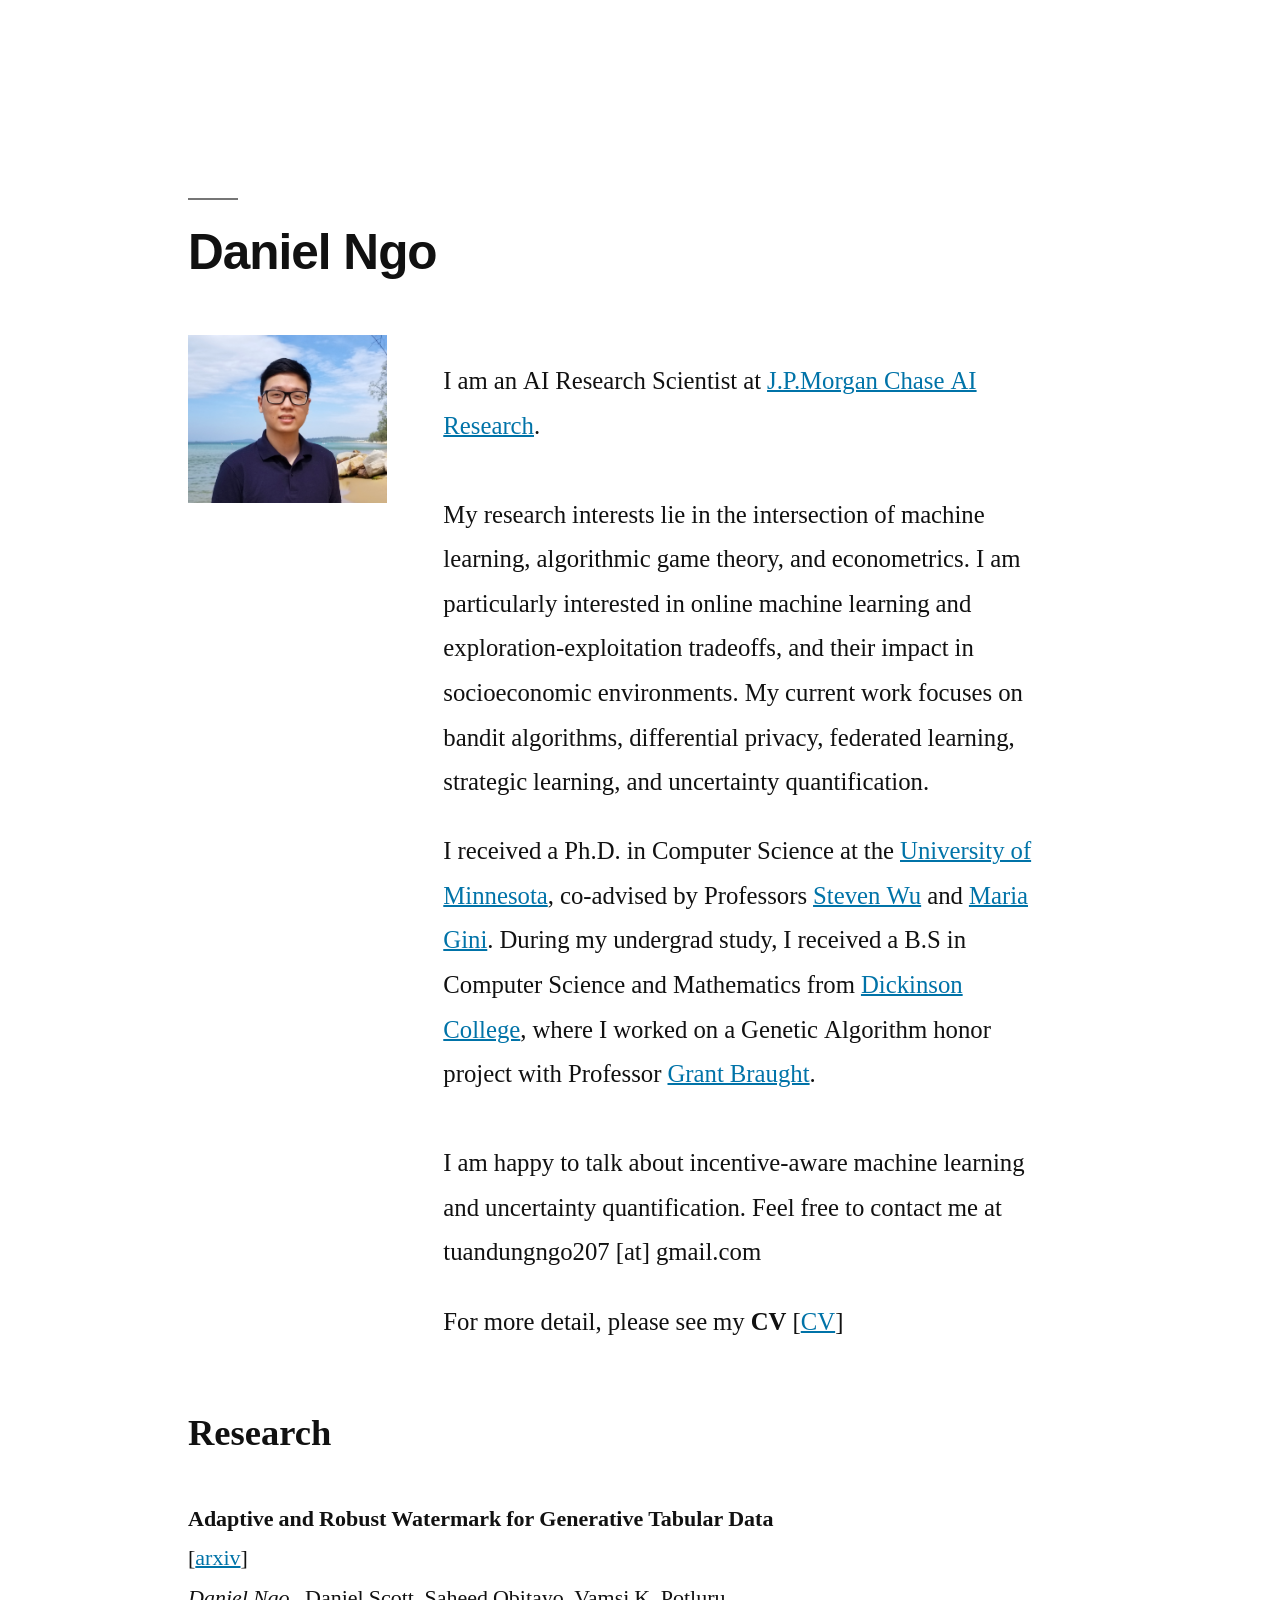
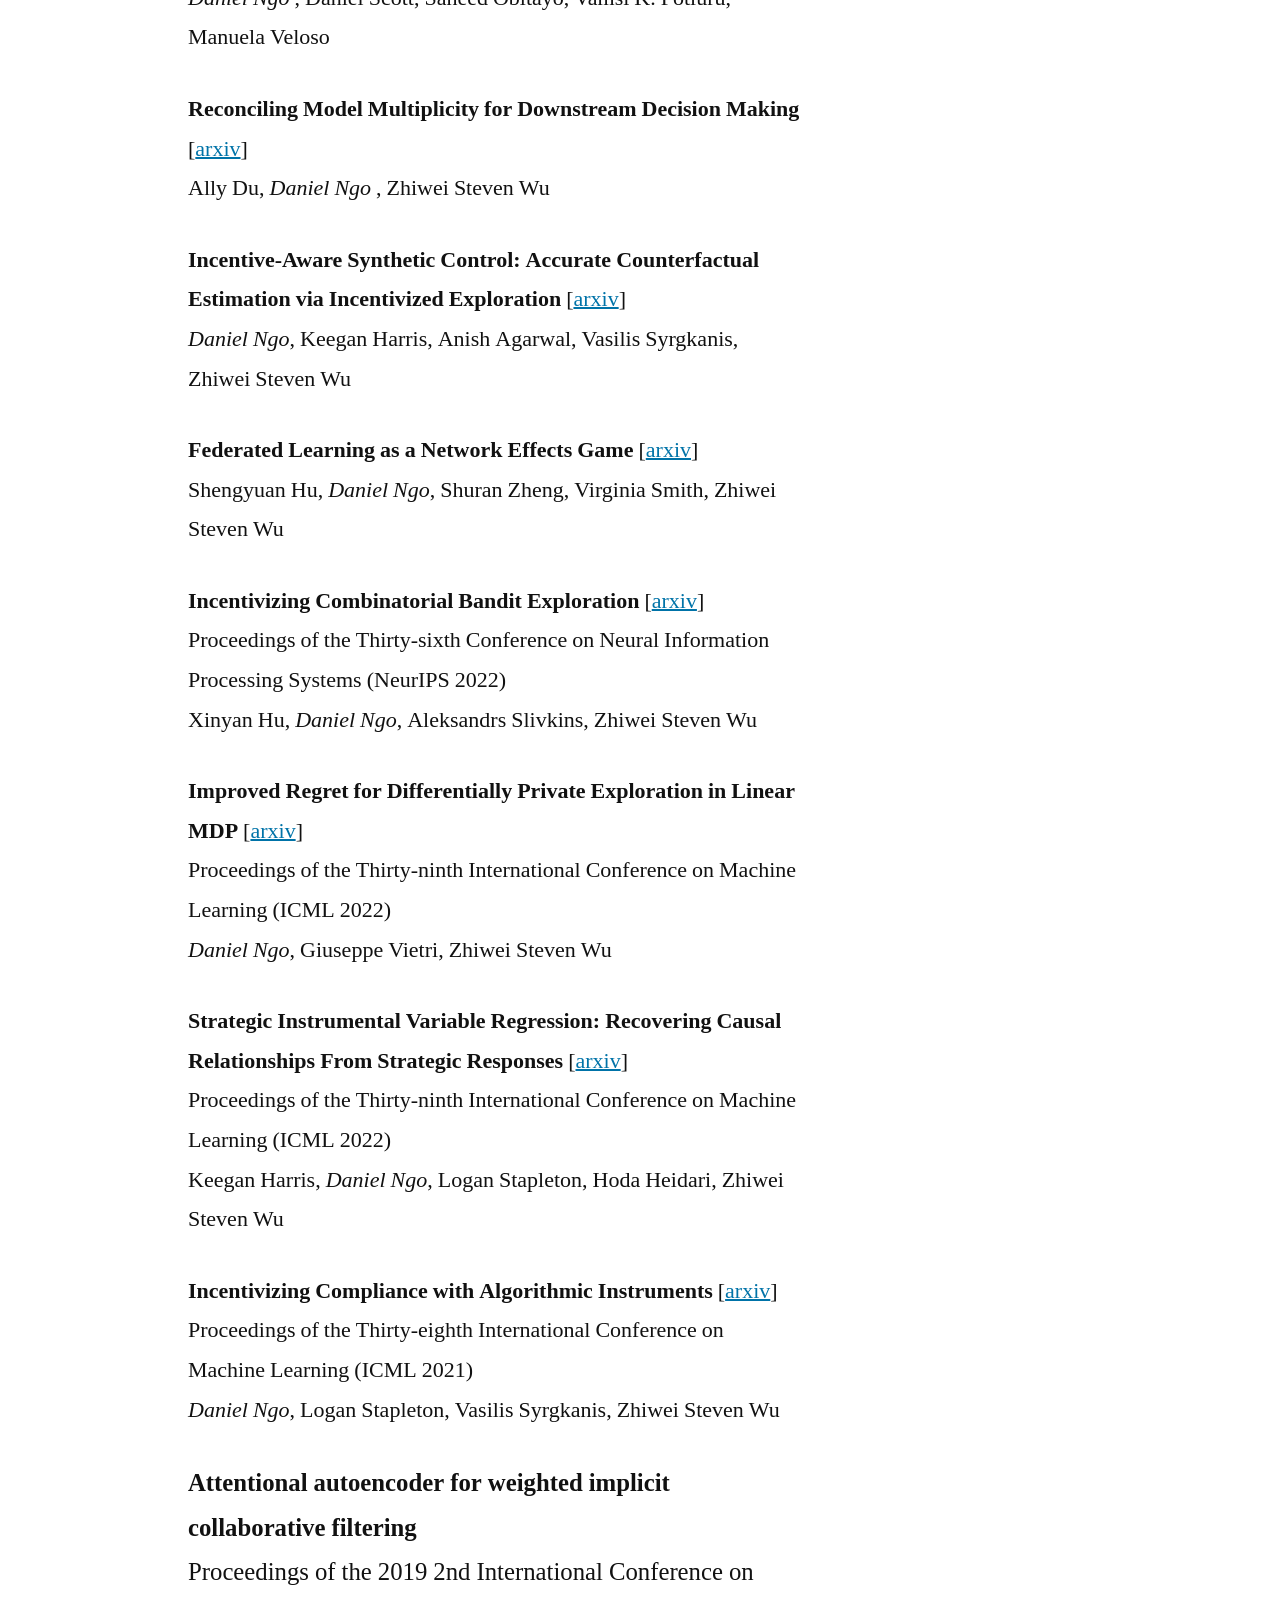
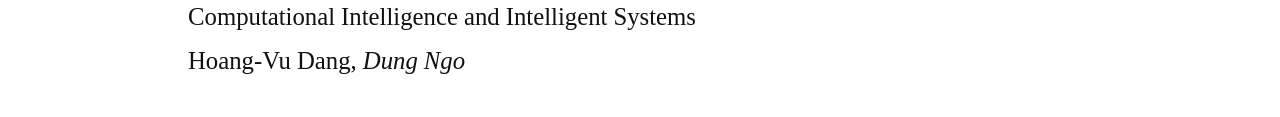
==== index.html @ d817da4c "Update index.html" ====
<!DOCTYPE html>
<html lang="en-US">
<head>
	<meta charset="UTF-8">
	<meta name="viewport" content="width=device-width, initial-scale=1">
	<link rel="profile" href="https://gmpg.org/xfn/11">
	<title>Home Page for Dung Daniel Ngo</title>
<meta name="robots" content="max-image-preview:large">
<link rel="dns-prefetch" href="//stats.wp.com">
<link rel="dns-prefetch" href="//v0.wordpress.com">
<link rel="dns-prefetch" href="//i0.wp.com">
<link rel="alternate" type="application/rss+xml" title=" &raquo; Feed" href="/feed/">
<link rel="alternate" type="application/rss+xml" title=" &raquo; Comments Feed" href="/comments/feed/">
		<!-- This site uses the Google Analytics by MonsterInsights plugin v8.18 - Using Analytics tracking - https://www.monsterinsights.com/ -->
		<!-- Note: MonsterInsights is not currently configured on this site. The site owner needs to authenticate with Google Analytics in the MonsterInsights settings panel. -->
					<!-- No tracking code set -->
				<!-- / Google Analytics by MonsterInsights -->
		<script>
window._wpemojiSettings = {"baseUrl":"https:\/\/s.w.org\/images\/core\/emoji\/14.0.0\/72x72\/","ext":".png","svgUrl":"https:\/\/s.w.org\/images\/core\/emoji\/14.0.0\/svg\/","svgExt":".svg","source":{"concatemoji":"\/wp-includes\/js\/wp-emoji-release.min.js?ver=6.2.2"}};
/*! This file is auto-generated */
!function(e,a,t){var n,r,o,i=a.createElement("canvas"),p=i.getContext&&i.getContext("2d");function s(e,t){p.clearRect(0,0,i.width,i.height),p.fillText(e,0,0);e=i.toDataURL();return p.clearRect(0,0,i.width,i.height),p.fillText(t,0,0),e===i.toDataURL()}function c(e){var t=a.createElement("script");t.src=e,t.defer=t.type="text/javascript",a.getElementsByTagName("head")[0].appendChild(t)}for(o=Array("flag","emoji"),t.supports={everything:!0,everythingExceptFlag:!0},r=0;r<o.length;r++)t.supports[o[r]]=function(e){if(p&&p.fillText)switch(p.textBaseline="top",p.font="600 32px Arial",e){case"flag":return s("🏳️‍⚧️","🏳️​⚧️")?!1:!s("🇺🇳","🇺​🇳")&&!s("🏴󠁧󠁢󠁥󠁮󠁧󠁿","🏴​󠁧​󠁢​󠁥​󠁮​󠁧​󠁿");case"emoji":return!s("🫱🏻‍🫲🏿","🫱🏻​🫲🏿")}return!1}(o[r]),t.supports.everything=t.supports.everything&&t.supports[o[r]],"flag"!==o[r]&&(t.supports.everythingExceptFlag=t.supports.everythingExceptFlag&&t.supports[o[r]]);t.supports.everythingExceptFlag=t.supports.everythingExceptFlag&&!t.supports.flag,t.DOMReady=!1,t.readyCallback=function(){t.DOMReady=!0},t.supports.everything||(n=function(){t.readyCallback()},a.addEventListener?(a.addEventListener("DOMContentLoaded",n,!1),e.addEventListener("load",n,!1)):(e.attachEvent("onload",n),a.attachEvent("onreadystatechange",function(){"complete"===a.readyState&&t.readyCallback()})),(e=t.source||{}).concatemoji?c(e.concatemoji):e.wpemoji&&e.twemoji&&(c(e.twemoji),c(e.wpemoji)))}(window,document,window._wpemojiSettings);
</script>
<style>img.wp-smiley,
img.emoji {
	display: inline !important;
	border: none !important;
	box-shadow: none !important;
	height: 1em !important;
	width: 1em !important;
	margin: 0 0.07em !important;
	vertical-align: -0.1em !important;
	background: none !important;
	padding: 0 !important;
}</style>
	<link rel="stylesheet" id="twentynineteen-jetpack-css" href="/wp-content/plugins/jetpack/modules/theme-tools/compat/twentynineteen.css?ver=12.3" media="all">
<link rel="stylesheet" id="wp-block-library-css" href="/wp-includes/css/dist/block-library/style.min.css?ver=6.2.2" media="all">
<style id="wp-block-library-inline-css">.has-text-align-justify{text-align:justify;}</style>
<style id="wp-block-library-theme-inline-css">.wp-block-audio figcaption{color:#555;font-size:13px;text-align:center}.is-dark-theme .wp-block-audio figcaption{color:hsla(0,0%,100%,.65)}.wp-block-audio{margin:0 0 1em}.wp-block-code{border:1px solid #ccc;border-radius:4px;font-family:Menlo,Consolas,monaco,monospace;padding:.8em 1em}.wp-block-embed figcaption{color:#555;font-size:13px;text-align:center}.is-dark-theme .wp-block-embed figcaption{color:hsla(0,0%,100%,.65)}.wp-block-embed{margin:0 0 1em}.blocks-gallery-caption{color:#555;font-size:13px;text-align:center}.is-dark-theme .blocks-gallery-caption{color:hsla(0,0%,100%,.65)}.wp-block-image figcaption{color:#555;font-size:13px;text-align:center}.is-dark-theme .wp-block-image figcaption{color:hsla(0,0%,100%,.65)}.wp-block-image{margin:0 0 1em}.wp-block-pullquote{border-bottom:4px solid;border-top:4px solid;color:currentColor;margin-bottom:1.75em}.wp-block-pullquote cite,.wp-block-pullquote footer,.wp-block-pullquote__citation{color:currentColor;font-size:.8125em;font-style:normal;text-transform:uppercase}.wp-block-quote{border-left:.25em solid;margin:0 0 1.75em;padding-left:1em}.wp-block-quote cite,.wp-block-quote footer{color:currentColor;font-size:.8125em;font-style:normal;position:relative}.wp-block-quote.has-text-align-right{border-left:none;border-right:.25em solid;padding-left:0;padding-right:1em}.wp-block-quote.has-text-align-center{border:none;padding-left:0}.wp-block-quote.is-large,.wp-block-quote.is-style-large,.wp-block-quote.is-style-plain{border:none}.wp-block-search .wp-block-search__label{font-weight:700}.wp-block-search__button{border:1px solid #ccc;padding:.375em .625em}:where(.wp-block-group.has-background){padding:1.25em 2.375em}.wp-block-separator.has-css-opacity{opacity:.4}.wp-block-separator{border:none;border-bottom:2px solid;margin-left:auto;margin-right:auto}.wp-block-separator.has-alpha-channel-opacity{opacity:1}.wp-block-separator:not(.is-style-wide):not(.is-style-dots){width:100px}.wp-block-separator.has-background:not(.is-style-dots){border-bottom:none;height:1px}.wp-block-separator.has-background:not(.is-style-wide):not(.is-style-dots){height:2px}.wp-block-table{margin:0 0 1em}.wp-block-table td,.wp-block-table th{word-break:normal}.wp-block-table figcaption{color:#555;font-size:13px;text-align:center}.is-dark-theme .wp-block-table figcaption{color:hsla(0,0%,100%,.65)}.wp-block-video figcaption{color:#555;font-size:13px;text-align:center}.is-dark-theme .wp-block-video figcaption{color:hsla(0,0%,100%,.65)}.wp-block-video{margin:0 0 1em}.wp-block-template-part.has-background{margin-bottom:0;margin-top:0;padding:1.25em 2.375em}</style>
<link rel="stylesheet" id="jetpack-videopress-video-block-view-css" href="/wp-content/plugins/jetpack/jetpack_vendor/automattic/jetpack-videopress/build/block-editor/blocks/video/view.css?minify=false#038;ver=34ae973733627b74a14e" media="all">
<link rel="stylesheet" id="mediaelement-css" href="/wp-includes/js/mediaelement/mediaelementplayer-legacy.min.css?ver=4.2.17" media="all">
<link rel="stylesheet" id="wp-mediaelement-css" href="/wp-includes/js/mediaelement/wp-mediaelement.min.css?ver=6.2.2" media="all">
<link rel="stylesheet" id="classic-theme-styles-css" href="/wp-includes/css/classic-themes.min.css?ver=6.2.2" media="all">
<style id="global-styles-inline-css">body{--wp--preset--color--black: #000000;--wp--preset--color--cyan-bluish-gray: #abb8c3;--wp--preset--color--white: #FFF;--wp--preset--color--pale-pink: #f78da7;--wp--preset--color--vivid-red: #cf2e2e;--wp--preset--color--luminous-vivid-orange: #ff6900;--wp--preset--color--luminous-vivid-amber: #fcb900;--wp--preset--color--light-green-cyan: #7bdcb5;--wp--preset--color--vivid-green-cyan: #00d084;--wp--preset--color--pale-cyan-blue: #8ed1fc;--wp--preset--color--vivid-cyan-blue: #0693e3;--wp--preset--color--vivid-purple: #9b51e0;--wp--preset--color--primary: #0073a8;--wp--preset--color--secondary: #005075;--wp--preset--color--dark-gray: #111;--wp--preset--color--light-gray: #767676;--wp--preset--gradient--vivid-cyan-blue-to-vivid-purple: linear-gradient(135deg,rgba(6,147,227,1) 0%,rgb(155,81,224) 100%);--wp--preset--gradient--light-green-cyan-to-vivid-green-cyan: linear-gradient(135deg,rgb(122,220,180) 0%,rgb(0,208,130) 100%);--wp--preset--gradient--luminous-vivid-amber-to-luminous-vivid-orange: linear-gradient(135deg,rgba(252,185,0,1) 0%,rgba(255,105,0,1) 100%);--wp--preset--gradient--luminous-vivid-orange-to-vivid-red: linear-gradient(135deg,rgba(255,105,0,1) 0%,rgb(207,46,46) 100%);--wp--preset--gradient--very-light-gray-to-cyan-bluish-gray: linear-gradient(135deg,rgb(238,238,238) 0%,rgb(169,184,195) 100%);--wp--preset--gradient--cool-to-warm-spectrum: linear-gradient(135deg,rgb(74,234,220) 0%,rgb(151,120,209) 20%,rgb(207,42,186) 40%,rgb(238,44,130) 60%,rgb(251,105,98) 80%,rgb(254,248,76) 100%);--wp--preset--gradient--blush-light-purple: linear-gradient(135deg,rgb(255,206,236) 0%,rgb(152,150,240) 100%);--wp--preset--gradient--blush-bordeaux: linear-gradient(135deg,rgb(254,205,165) 0%,rgb(254,45,45) 50%,rgb(107,0,62) 100%);--wp--preset--gradient--luminous-dusk: linear-gradient(135deg,rgb(255,203,112) 0%,rgb(199,81,192) 50%,rgb(65,88,208) 100%);--wp--preset--gradient--pale-ocean: linear-gradient(135deg,rgb(255,245,203) 0%,rgb(182,227,212) 50%,rgb(51,167,181) 100%);--wp--preset--gradient--electric-grass: linear-gradient(135deg,rgb(202,248,128) 0%,rgb(113,206,126) 100%);--wp--preset--gradient--midnight: linear-gradient(135deg,rgb(2,3,129) 0%,rgb(40,116,252) 100%);--wp--preset--duotone--dark-grayscale: url('#wp-duotone-dark-grayscale');--wp--preset--duotone--grayscale: url('#wp-duotone-grayscale');--wp--preset--duotone--purple-yellow: url('#wp-duotone-purple-yellow');--wp--preset--duotone--blue-red: url('#wp-duotone-blue-red');--wp--preset--duotone--midnight: url('#wp-duotone-midnight');--wp--preset--duotone--magenta-yellow: url('#wp-duotone-magenta-yellow');--wp--preset--duotone--purple-green: url('#wp-duotone-purple-green');--wp--preset--duotone--blue-orange: url('#wp-duotone-blue-orange');--wp--preset--font-size--small: 19.5px;--wp--preset--font-size--medium: 20px;--wp--preset--font-size--large: 36.5px;--wp--preset--font-size--x-large: 42px;--wp--preset--font-size--normal: 22px;--wp--preset--font-size--huge: 49.5px;--wp--preset--spacing--20: 0.44rem;--wp--preset--spacing--30: 0.67rem;--wp--preset--spacing--40: 1rem;--wp--preset--spacing--50: 1.5rem;--wp--preset--spacing--60: 2.25rem;--wp--preset--spacing--70: 3.38rem;--wp--preset--spacing--80: 5.06rem;--wp--preset--shadow--natural: 6px 6px 9px rgba(0, 0, 0, 0.2);--wp--preset--shadow--deep: 12px 12px 50px rgba(0, 0, 0, 0.4);--wp--preset--shadow--sharp: 6px 6px 0px rgba(0, 0, 0, 0.2);--wp--preset--shadow--outlined: 6px 6px 0px -3px rgba(255, 255, 255, 1), 6px 6px rgba(0, 0, 0, 1);--wp--preset--shadow--crisp: 6px 6px 0px rgba(0, 0, 0, 1);}:where(.is-layout-flex){gap: 0.5em;}body .is-layout-flow > .alignleft{float: left;margin-inline-start: 0;margin-inline-end: 2em;}body .is-layout-flow > .alignright{float: right;margin-inline-start: 2em;margin-inline-end: 0;}body .is-layout-flow > .aligncenter{margin-left: auto !important;margin-right: auto !important;}body .is-layout-constrained > .alignleft{float: left;margin-inline-start: 0;margin-inline-end: 2em;}body .is-layout-constrained > .alignright{float: right;margin-inline-start: 2em;margin-inline-end: 0;}body .is-layout-constrained > .aligncenter{margin-left: auto !important;margin-right: auto !important;}body .is-layout-constrained > :where(:not(.alignleft):not(.alignright):not(.alignfull)){max-width: var(--wp--style--global--content-size);margin-left: auto !important;margin-right: auto !important;}body .is-layout-constrained > .alignwide{max-width: var(--wp--style--global--wide-size);}body .is-layout-flex{display: flex;}body .is-layout-flex{flex-wrap: wrap;align-items: center;}body .is-layout-flex > *{margin: 0;}:where(.wp-block-columns.is-layout-flex){gap: 2em;}.has-black-color{color: var(--wp--preset--color--black) !important;}.has-cyan-bluish-gray-color{color: var(--wp--preset--color--cyan-bluish-gray) !important;}.has-white-color{color: var(--wp--preset--color--white) !important;}.has-pale-pink-color{color: var(--wp--preset--color--pale-pink) !important;}.has-vivid-red-color{color: var(--wp--preset--color--vivid-red) !important;}.has-luminous-vivid-orange-color{color: var(--wp--preset--color--luminous-vivid-orange) !important;}.has-luminous-vivid-amber-color{color: var(--wp--preset--color--luminous-vivid-amber) !important;}.has-light-green-cyan-color{color: var(--wp--preset--color--light-green-cyan) !important;}.has-vivid-green-cyan-color{color: var(--wp--preset--color--vivid-green-cyan) !important;}.has-pale-cyan-blue-color{color: var(--wp--preset--color--pale-cyan-blue) !important;}.has-vivid-cyan-blue-color{color: var(--wp--preset--color--vivid-cyan-blue) !important;}.has-vivid-purple-color{color: var(--wp--preset--color--vivid-purple) !important;}.has-black-background-color{background-color: var(--wp--preset--color--black) !important;}.has-cyan-bluish-gray-background-color{background-color: var(--wp--preset--color--cyan-bluish-gray) !important;}.has-white-background-color{background-color: var(--wp--preset--color--white) !important;}.has-pale-pink-background-color{background-color: var(--wp--preset--color--pale-pink) !important;}.has-vivid-red-background-color{background-color: var(--wp--preset--color--vivid-red) !important;}.has-luminous-vivid-orange-background-color{background-color: var(--wp--preset--color--luminous-vivid-orange) !important;}.has-luminous-vivid-amber-background-color{background-color: var(--wp--preset--color--luminous-vivid-amber) !important;}.has-light-green-cyan-background-color{background-color: var(--wp--preset--color--light-green-cyan) !important;}.has-vivid-green-cyan-background-color{background-color: var(--wp--preset--color--vivid-green-cyan) !important;}.has-pale-cyan-blue-background-color{background-color: var(--wp--preset--color--pale-cyan-blue) !important;}.has-vivid-cyan-blue-background-color{background-color: var(--wp--preset--color--vivid-cyan-blue) !important;}.has-vivid-purple-background-color{background-color: var(--wp--preset--color--vivid-purple) !important;}.has-black-border-color{border-color: var(--wp--preset--color--black) !important;}.has-cyan-bluish-gray-border-color{border-color: var(--wp--preset--color--cyan-bluish-gray) !important;}.has-white-border-color{border-color: var(--wp--preset--color--white) !important;}.has-pale-pink-border-color{border-color: var(--wp--preset--color--pale-pink) !important;}.has-vivid-red-border-color{border-color: var(--wp--preset--color--vivid-red) !important;}.has-luminous-vivid-orange-border-color{border-color: var(--wp--preset--color--luminous-vivid-orange) !important;}.has-luminous-vivid-amber-border-color{border-color: var(--wp--preset--color--luminous-vivid-amber) !important;}.has-light-green-cyan-border-color{border-color: var(--wp--preset--color--light-green-cyan) !important;}.has-vivid-green-cyan-border-color{border-color: var(--wp--preset--color--vivid-green-cyan) !important;}.has-pale-cyan-blue-border-color{border-color: var(--wp--preset--color--pale-cyan-blue) !important;}.has-vivid-cyan-blue-border-color{border-color: var(--wp--preset--color--vivid-cyan-blue) !important;}.has-vivid-purple-border-color{border-color: var(--wp--preset--color--vivid-purple) !important;}.has-vivid-cyan-blue-to-vivid-purple-gradient-background{background: var(--wp--preset--gradient--vivid-cyan-blue-to-vivid-purple) !important;}.has-light-green-cyan-to-vivid-green-cyan-gradient-background{background: var(--wp--preset--gradient--light-green-cyan-to-vivid-green-cyan) !important;}.has-luminous-vivid-amber-to-luminous-vivid-orange-gradient-background{background: var(--wp--preset--gradient--luminous-vivid-amber-to-luminous-vivid-orange) !important;}.has-luminous-vivid-orange-to-vivid-red-gradient-background{background: var(--wp--preset--gradient--luminous-vivid-orange-to-vivid-red) !important;}.has-very-light-gray-to-cyan-bluish-gray-gradient-background{background: var(--wp--preset--gradient--very-light-gray-to-cyan-bluish-gray) !important;}.has-cool-to-warm-spectrum-gradient-background{background: var(--wp--preset--gradient--cool-to-warm-spectrum) !important;}.has-blush-light-purple-gradient-background{background: var(--wp--preset--gradient--blush-light-purple) !important;}.has-blush-bordeaux-gradient-background{background: var(--wp--preset--gradient--blush-bordeaux) !important;}.has-luminous-dusk-gradient-background{background: var(--wp--preset--gradient--luminous-dusk) !important;}.has-pale-ocean-gradient-background{background: var(--wp--preset--gradient--pale-ocean) !important;}.has-electric-grass-gradient-background{background: var(--wp--preset--gradient--electric-grass) !important;}.has-midnight-gradient-background{background: var(--wp--preset--gradient--midnight) !important;}.has-small-font-size{font-size: var(--wp--preset--font-size--small) !important;}.has-medium-font-size{font-size: var(--wp--preset--font-size--medium) !important;}.has-large-font-size{font-size: var(--wp--preset--font-size--large) !important;}.has-x-large-font-size{font-size: var(--wp--preset--font-size--x-large) !important;}
.wp-block-navigation a:where(:not(.wp-element-button)){color: inherit;}
:where(.wp-block-columns.is-layout-flex){gap: 2em;}
.wp-block-pullquote{font-size: 1.5em;line-height: 1.6;}</style>
<link rel="stylesheet" id="twentynineteen-style-css" href="/wp-content/themes/twentynineteen/style.css?ver=2.5" media="all">
<style id="twentynineteen-style-inline-css">.posted-on, .cat-links, .tags-links, .byline, .comments-link { clip: rect(1px, 1px, 1px, 1px); height: 1px; position: absolute; overflow: hidden; width: 1px; }</style>
<link rel="stylesheet" id="twentynineteen-print-style-css" href="/wp-content/themes/twentynineteen/print.css?ver=2.5" media="print">
<link rel="stylesheet" id="nfd-wonder-blocks-utilities-css" href="/wp-content/plugins/bluehost-wordpress-plugin/vendor/newfold-labs/wp-module-patterns/assets/styles/utilities.css?ver=0.1.1" media="all">
<link rel="stylesheet" id="social-logos-css" href="/wp-content/plugins/jetpack/_inc/social-logos/social-logos.min.css?ver=12.3" media="all">
<link rel="stylesheet" id="jetpack_css-css" href="/wp-content/plugins/jetpack/css/jetpack.css?ver=12.3" media="all">
<link rel="https://api.w.org/" href="/wp-json/">
<link rel="alternate" type="application/json" href="/wp-json/wp/v2/pages/267">
<link rel="EditURI" type="application/rsd+xml" title="RSD" href="/xmlrpc.php?rsd">
<link rel="wlwmanifest" type="application/wlwmanifest+xml" href="/wp-includes/wlwmanifest.xml">
<meta name="generator" content="WordPress 6.2.2">
<link rel="canonical" href="/">
<link rel="shortlink" href="https://wp.me/PcfesW-4j">
<link rel="alternate" type="application/json+oembed" href="/wp-json/oembed/1.0/embed?url=https%3A%2F%2F%2F">
<link rel="alternate" type="text/xml+oembed" href="/wp-json/oembed/1.0/embed?url=https%3A%2F%2F%2F#038;format=xml">
	<style>img#wpstats{display:none}</style>
		
	<style type="text/css" id="custom-theme-colors">/*
		 * Set background for:
		 * - featured image :before
		 * - featured image :before
		 * - post thumbmail :before
		 * - post thumbmail :before
		 * - Submenu
		 * - Sticky Post
		 * - buttons
		 * - WP Block Button
		 * - Blocks
		 */
		.image-filters-enabled .site-header.featured-image .site-featured-image:before,
		.image-filters-enabled .site-header.featured-image .site-featured-image:after,
		.image-filters-enabled .entry .post-thumbnail:before,
		.image-filters-enabled .entry .post-thumbnail:after,
		.main-navigation .sub-menu,
		.sticky-post,
		.entry .entry-content .wp-block-button .wp-block-button__link:not(.has-background),
		.entry .button, button, input[type="button"], input[type="reset"], input[type="submit"],
		.entry .entry-content > .has-primary-background-color,
		.entry .entry-content > *[class^="wp-block-"].has-primary-background-color,
		.entry .entry-content > *[class^="wp-block-"] .has-primary-background-color,
		.entry .entry-content > *[class^="wp-block-"].is-style-solid-color,
		.entry .entry-content > *[class^="wp-block-"].is-style-solid-color.has-primary-background-color,
		.entry .entry-content .wp-block-file .wp-block-file__button {
			background-color: hsl( 199, 100%, 33% ); /* base: #0073a8; */
		}

		/*
		 * Set Color for:
		 * - all links
		 * - main navigation links
		 * - Post navigation links
		 * - Post entry meta hover
		 * - Post entry header more-link hover
		 * - main navigation svg
		 * - comment navigation
		 * - Comment edit link hover
		 * - Site Footer Link hover
		 * - Widget links
		 */
		a,
		a:visited,
		.main-navigation .main-menu > li,
		.main-navigation ul.main-menu > li > a,
		.post-navigation .post-title,
		.entry .entry-meta a:hover,
		.entry .entry-footer a:hover,
		.entry .entry-content .more-link:hover,
		.main-navigation .main-menu > li > a + svg,
		.comment .comment-metadata > a:hover,
		.comment .comment-metadata .comment-edit-link:hover,
		#colophon .site-info a:hover,
		.widget a,
		.entry .entry-content .wp-block-button.is-style-outline .wp-block-button__link:not(.has-text-color),
		.entry .entry-content > .has-primary-color,
		.entry .entry-content > *[class^="wp-block-"] .has-primary-color,
		.entry .entry-content > *[class^="wp-block-"].is-style-solid-color blockquote.has-primary-color,
		.entry .entry-content > *[class^="wp-block-"].is-style-solid-color blockquote.has-primary-color p {
			color: hsl( 199, 100%, 33% ); /* base: #0073a8; */
		}

		/*
		 * Set border color for:
		 * wp block quote
		 * :focus
		 */
		blockquote,
		.entry .entry-content blockquote,
		.entry .entry-content .wp-block-quote:not(.is-large),
		.entry .entry-content .wp-block-quote:not(.is-style-large),
		input[type="text"]:focus,
		input[type="email"]:focus,
		input[type="url"]:focus,
		input[type="password"]:focus,
		input[type="search"]:focus,
		input[type="number"]:focus,
		input[type="tel"]:focus,
		input[type="range"]:focus,
		input[type="date"]:focus,
		input[type="month"]:focus,
		input[type="week"]:focus,
		input[type="time"]:focus,
		input[type="datetime"]:focus,
		input[type="datetime-local"]:focus,
		input[type="color"]:focus,
		textarea:focus {
			border-color: hsl( 199, 100%, 33% ); /* base: #0073a8; */
		}

		.gallery-item > div > a:focus {
			box-shadow: 0 0 0 2px hsl( 199, 100%, 33% ); /* base: #0073a8; */
		}

		/* Hover colors */
		a:hover, a:active,
		.main-navigation .main-menu > li > a:hover,
		.main-navigation .main-menu > li > a:hover + svg,
		.post-navigation .nav-links a:hover,
		.post-navigation .nav-links a:hover .post-title,
		.author-bio .author-description .author-link:hover,
		.entry .entry-content > .has-secondary-color,
		.entry .entry-content > *[class^="wp-block-"] .has-secondary-color,
		.entry .entry-content > *[class^="wp-block-"].is-style-solid-color blockquote.has-secondary-color,
		.entry .entry-content > *[class^="wp-block-"].is-style-solid-color blockquote.has-secondary-color p,
		.comment .comment-author .fn a:hover,
		.comment-reply-link:hover,
		.comment-navigation .nav-previous a:hover,
		.comment-navigation .nav-next a:hover,
		#cancel-comment-reply-link:hover,
		.widget a:hover {
			color: hsl( 199, 100%, 23% ); /* base: #005177; */
		}

		.main-navigation .sub-menu > li > a:hover,
		.main-navigation .sub-menu > li > a:focus,
		.main-navigation .sub-menu > li > a:hover:after,
		.main-navigation .sub-menu > li > a:focus:after,
		.main-navigation .sub-menu > li > .menu-item-link-return:hover,
		.main-navigation .sub-menu > li > .menu-item-link-return:focus,
		.main-navigation .sub-menu > li > a:not(.submenu-expand):hover,
		.main-navigation .sub-menu > li > a:not(.submenu-expand):focus,
		.entry .entry-content > .has-secondary-background-color,
		.entry .entry-content > *[class^="wp-block-"].has-secondary-background-color,
		.entry .entry-content > *[class^="wp-block-"] .has-secondary-background-color,
		.entry .entry-content > *[class^="wp-block-"].is-style-solid-color.has-secondary-background-color {
			background-color: hsl( 199, 100%, 23% ); /* base: #005177; */
		}

		/* Text selection colors */
		::selection {
			background-color: hsl( 199, 50%, 90% ); /* base: #005177; */
		}
		::-moz-selection {
			background-color: hsl( 199, 50%, 90% ); /* base: #005177; */
		}</style>
	
<!-- Jetpack Open Graph Tags -->
<meta property="og:type" content="website">
<meta property="og:title" content="(no title)">
<meta property="og:url" content="/">
<meta property="og:image" content="/wp-content/uploads/2021/09/pfp-1.png">
<meta property="og:image:width" content="933">
<meta property="og:image:height" content="785">
<meta property="og:image:alt">
<meta property="og:locale" content="en_US">
<meta name="twitter:text:title" content="Daniel Ngo">
<meta name="twitter:image" content="/wp-content/uploads/2021/09/pfp-1.png?w=640">
<meta name="twitter:card" content="summary_large_image">
<meta name="twitter:description" content="Visit the post for more.">

<!-- End Jetpack Open Graph Tags -->
<style id="wpforms-css-vars-root">:root {
					--wpforms-field-border-radius: 3px;
--wpforms-field-background-color: #ffffff;
--wpforms-field-border-color: rgba( 0, 0, 0, 0.25 );
--wpforms-field-text-color: rgba( 0, 0, 0, 0.7 );
--wpforms-label-color: rgba( 0, 0, 0, 0.85 );
--wpforms-label-sublabel-color: rgba( 0, 0, 0, 0.55 );
--wpforms-label-error-color: #d63637;
--wpforms-button-border-radius: 3px;
--wpforms-button-background-color: #066aab;
--wpforms-button-text-color: #ffffff;
--wpforms-field-size-input-height: 43px;
--wpforms-field-size-input-spacing: 15px;
--wpforms-field-size-font-size: 16px;
--wpforms-field-size-line-height: 19px;
--wpforms-field-size-padding-h: 14px;
--wpforms-field-size-checkbox-size: 16px;
--wpforms-field-size-sublabel-spacing: 5px;
--wpforms-field-size-icon-size: 1;
--wpforms-label-size-font-size: 16px;
--wpforms-label-size-line-height: 19px;
--wpforms-label-size-sublabel-font-size: 14px;
--wpforms-label-size-sublabel-line-height: 17px;
--wpforms-button-size-font-size: 17px;
--wpforms-button-size-height: 41px;
--wpforms-button-size-padding-h: 15px;
--wpforms-button-size-margin-top: 10px;

				}</style>
</head>

<body class="home page-template-default page page-id-267 wp-embed-responsive singular image-filters-enabled date-hidden categories-hidden tags-hidden author-hidden comment-hidden">
<svg xmlns="http://www.w3.org/2000/svg" viewbox="0 0 0 0" width="0" height="0" focusable="false" role="none" style="visibility: hidden; position: absolute; left: -9999px; overflow: hidden;"><defs><filter id="wp-duotone-dark-grayscale"><fecolormatrix color-interpolation-filters="sRGB" type="matrix" values=" .299 .587 .114 0 0 .299 .587 .114 0 0 .299 .587 .114 0 0 .299 .587 .114 0 0 "></fecolormatrix><fecomponenttransfer color-interpolation-filters="sRGB"><fefuncr type="table" tablevalues="0 0.49803921568627"></fefuncr><fefuncg type="table" tablevalues="0 0.49803921568627"></fefuncg><fefuncb type="table" tablevalues="0 0.49803921568627"></fefuncb><fefunca type="table" tablevalues="1 1"></fefunca></fecomponenttransfer><fecomposite in2="SourceGraphic" operator="in"></fecomposite></filter></defs></svg><svg xmlns="http://www.w3.org/2000/svg" viewbox="0 0 0 0" width="0" height="0" focusable="false" role="none" style="visibility: hidden; position: absolute; left: -9999px; overflow: hidden;"><defs><filter id="wp-duotone-grayscale"><fecolormatrix color-interpolation-filters="sRGB" type="matrix" values=" .299 .587 .114 0 0 .299 .587 .114 0 0 .299 .587 .114 0 0 .299 .587 .114 0 0 "></fecolormatrix><fecomponenttransfer color-interpolation-filters="sRGB"><fefuncr type="table" tablevalues="0 1"></fefuncr><fefuncg type="table" tablevalues="0 1"></fefuncg><fefuncb type="table" tablevalues="0 1"></fefuncb><fefunca type="table" tablevalues="1 1"></fefunca></fecomponenttransfer><fecomposite in2="SourceGraphic" operator="in"></fecomposite></filter></defs></svg><svg xmlns="http://www.w3.org/2000/svg" viewbox="0 0 0 0" width="0" height="0" focusable="false" role="none" style="visibility: hidden; position: absolute; left: -9999px; overflow: hidden;"><defs><filter id="wp-duotone-purple-yellow"><fecolormatrix color-interpolation-filters="sRGB" type="matrix" values=" .299 .587 .114 0 0 .299 .587 .114 0 0 .299 .587 .114 0 0 .299 .587 .114 0 0 "></fecolormatrix><fecomponenttransfer color-interpolation-filters="sRGB"><fefuncr type="table" tablevalues="0.54901960784314 0.98823529411765"></fefuncr><fefuncg type="table" tablevalues="0 1"></fefuncg><fefuncb type="table" tablevalues="0.71764705882353 0.25490196078431"></fefuncb><fefunca type="table" tablevalues="1 1"></fefunca></fecomponenttransfer><fecomposite in2="SourceGraphic" operator="in"></fecomposite></filter></defs></svg><svg xmlns="http://www.w3.org/2000/svg" viewbox="0 0 0 0" width="0" height="0" focusable="false" role="none" style="visibility: hidden; position: absolute; left: -9999px; overflow: hidden;"><defs><filter id="wp-duotone-blue-red"><fecolormatrix color-interpolation-filters="sRGB" type="matrix" values=" .299 .587 .114 0 0 .299 .587 .114 0 0 .299 .587 .114 0 0 .299 .587 .114 0 0 "></fecolormatrix><fecomponenttransfer color-interpolation-filters="sRGB"><fefuncr type="table" tablevalues="0 1"></fefuncr><fefuncg type="table" tablevalues="0 0.27843137254902"></fefuncg><fefuncb type="table" tablevalues="0.5921568627451 0.27843137254902"></fefuncb><fefunca type="table" tablevalues="1 1"></fefunca></fecomponenttransfer><fecomposite in2="SourceGraphic" operator="in"></fecomposite></filter></defs></svg><svg xmlns="http://www.w3.org/2000/svg" viewbox="0 0 0 0" width="0" height="0" focusable="false" role="none" style="visibility: hidden; position: absolute; left: -9999px; overflow: hidden;"><defs><filter id="wp-duotone-midnight"><fecolormatrix color-interpolation-filters="sRGB" type="matrix" values=" .299 .587 .114 0 0 .299 .587 .114 0 0 .299 .587 .114 0 0 .299 .587 .114 0 0 "></fecolormatrix><fecomponenttransfer color-interpolation-filters="sRGB"><fefuncr type="table" tablevalues="0 0"></fefuncr><fefuncg type="table" tablevalues="0 0.64705882352941"></fefuncg><fefuncb type="table" tablevalues="0 1"></fefuncb><fefunca type="table" tablevalues="1 1"></fefunca></fecomponenttransfer><fecomposite in2="SourceGraphic" operator="in"></fecomposite></filter></defs></svg><svg xmlns="http://www.w3.org/2000/svg" viewbox="0 0 0 0" width="0" height="0" focusable="false" role="none" style="visibility: hidden; position: absolute; left: -9999px; overflow: hidden;"><defs><filter id="wp-duotone-magenta-yellow"><fecolormatrix color-interpolation-filters="sRGB" type="matrix" values=" .299 .587 .114 0 0 .299 .587 .114 0 0 .299 .587 .114 0 0 .299 .587 .114 0 0 "></fecolormatrix><fecomponenttransfer color-interpolation-filters="sRGB"><fefuncr type="table" tablevalues="0.78039215686275 1"></fefuncr><fefuncg type="table" tablevalues="0 0.94901960784314"></fefuncg><fefuncb type="table" tablevalues="0.35294117647059 0.47058823529412"></fefuncb><fefunca type="table" tablevalues="1 1"></fefunca></fecomponenttransfer><fecomposite in2="SourceGraphic" operator="in"></fecomposite></filter></defs></svg><svg xmlns="http://www.w3.org/2000/svg" viewbox="0 0 0 0" width="0" height="0" focusable="false" role="none" style="visibility: hidden; position: absolute; left: -9999px; overflow: hidden;"><defs><filter id="wp-duotone-purple-green"><fecolormatrix color-interpolation-filters="sRGB" type="matrix" values=" .299 .587 .114 0 0 .299 .587 .114 0 0 .299 .587 .114 0 0 .299 .587 .114 0 0 "></fecolormatrix><fecomponenttransfer color-interpolation-filters="sRGB"><fefuncr type="table" tablevalues="0.65098039215686 0.40392156862745"></fefuncr><fefuncg type="table" tablevalues="0 1"></fefuncg><fefuncb type="table" tablevalues="0.44705882352941 0.4"></fefuncb><fefunca type="table" tablevalues="1 1"></fefunca></fecomponenttransfer><fecomposite in2="SourceGraphic" operator="in"></fecomposite></filter></defs></svg><svg xmlns="http://www.w3.org/2000/svg" viewbox="0 0 0 0" width="0" height="0" focusable="false" role="none" style="visibility: hidden; position: absolute; left: -9999px; overflow: hidden;"><defs><filter id="wp-duotone-blue-orange"><fecolormatrix color-interpolation-filters="sRGB" type="matrix" values=" .299 .587 .114 0 0 .299 .587 .114 0 0 .299 .587 .114 0 0 .299 .587 .114 0 0 "></fecolormatrix><fecomponenttransfer color-interpolation-filters="sRGB"><fefuncr type="table" tablevalues="0.098039215686275 1"></fefuncr><fefuncg type="table" tablevalues="0 0.66274509803922"></fefuncg><fefuncb type="table" tablevalues="0.84705882352941 0.41960784313725"></fefuncb><fefunca type="table" tablevalues="1 1"></fefunca></fecomponenttransfer><fecomposite in2="SourceGraphic" operator="in"></fecomposite></filter></defs></svg><div id="page" class="site">

		<header id="masthead" class="site-header">

			<div class="site-branding-container">
				<div class="site-branding">

			
			</div>
<!-- .site-branding -->
			</div>
<!-- .site-branding-container -->

					</header><!-- #masthead -->

	<div id="content" class="site-content">

	<div id="primary" class="content-area">
		<main id="main" class="site-main">

			
<article id="post-267" class="post-267 page type-page status-publish hentry entry">
		<header class="entry-header">
		
<h1 class="entry-title">Daniel Ngo</h1>
	</header>
	
	<div class="entry-content">
		
<div class="wp-block-media-text alignwide is-stacked-on-mobile is-vertically-aligned-top" style="grid-template-columns:22% auto">
<figure class="wp-block-media-text__media"><img decoding="async" width="640" height="538" src="/wp-content/uploads/2021/09/pfp-1.png?w=640" alt="" class="wp-image-368 size-full" srcset="/wp-content/uploads/2021/09/pfp-1.png?w=933&amp;ssl=1 933w, /wp-content/uploads/2021/09/pfp-1.png?resize=300%2C252&amp;ssl=1 300w, /wp-content/uploads/2021/09/pfp-1.png?resize=768%2C646&amp;ssl=1 768w" sizes="(max-width: 640px) 100vw, 640px" data-recalc-dims="1"></figure><div class="wp-block-media-text__content">
<p class="has-normal-font-size">I am an AI Research Scientist at <a href="https://www.jpmorgan.com/technology/artificial-intelligence">J.P.Morgan Chase AI Research</a>.
	<br><br>My research interests lie in the intersection of machine learning, algorithmic game theory, and econometrics. I am particularly interested in online machine learning and exploration-exploitation tradeoffs, and their impact in socioeconomic environments.  My current work focuses on bandit algorithms, differential privacy, federated learning, strategic learning, and uncertainty quantification. </p>

<p class="has-normal-font-size">I received a Ph.D. in Computer Science at the <a href="https://twin-cities.umn.edu/">University of Minnesota</a>, co-advised by Professors <a href="https://zstevenwu.com/">Steven Wu</a> and <a href="https://www-users.cs.umn.edu/~gini/">Maria Gini</a>. During my undergrad study, I received a B.S in Computer Science and Mathematics from <a href="http://dickinson.edu/">Dickinson College</a>, where I worked on a Genetic Algorithm honor project with Professor <a href="http://users.dickinson.edu/~braught/">Grant Braught</a>.
	
	<br><br>I am happy to talk about incentive-aware machine learning and uncertainty quantification. Feel free to contact me at tuandungngo207 [at] gmail.com</p>

<p class="has-normal-font-size"> For more detail, please see my <strong>CV</strong> [<a href="https://dtngo.com/Daniel_Ngo_CV_Feb_25.pdf" target="_blank">CV</a>] </p>	
</div>
</div>



<p class="has-large-font-size"><strong>Research</strong></p>
<p><strong>Adaptive and Robust Watermark for Generative Tabular Data</strong> [<a href="https://arxiv.org/abs/2409.14700" data-type="URL" data-id="https://arxiv.org/abs/2409.14700">arxiv</a>]<br><em> Daniel Ngo </em>, Daniel Scott, Saheed Obitayo, Vamsi K. Potluru, Manuela Veloso</p>
		
<p><strong>Reconciling Model Multiplicity for Downstream Decision Making</strong> [<a href="https://arxiv.org/abs/2405.19667" data-type="URL" data-id="https://arxiv.org/abs/2405.19667">arxiv</a>]<br>Ally Du, <em> Daniel Ngo </em>, Zhiwei Steven Wu</p>

		
<p><strong>Incentive-Aware Synthetic Control: Accurate Counterfactual Estimation via Incentivized Exploration</strong> [<a href="https://arxiv.org/pdf/2312.16307.pdf" data-type="URL" data-id="https://arxiv.org/pdf/2312.16307.pdf">arxiv</a>]<br><em>Daniel Ngo</em>, Keegan Harris, Anish Agarwal, Vasilis Syrgkanis, Zhiwei Steven Wu</p>


<p><strong>Federated Learning as a Network Effects Game</strong> [<a href="https://arxiv.org/abs/2302.08533" data-type="URL" data-id="https://arxiv.org/abs/2302.08533">arxiv</a>]<br>Shengyuan Hu, <em>Daniel Ngo</em>, Shuran Zheng, Virginia Smith, Zhiwei Steven Wu</p>



<p><strong>Incentivizing Combinatorial Bandit Exploration</strong> [<a href="https://arxiv.org/abs/2206.00494" data-type="URL" data-id="https://arxiv.org/abs/2206.00494">arxiv</a>]<br>Proceedings of the Thirty-sixth Conference on Neural Information Processing Systems (NeurIPS 2022)<br>Xinyan Hu, <em>Daniel Ngo</em>, Aleksandrs Slivkins, Zhiwei Steven Wu</p>



<p><strong>Improved Regret for Differentially Private Exploration in Linear MDP</strong> [<a href="https://arxiv.org/abs/2202.01292" data-type="URL" data-id="https://arxiv.org/abs/2202.01292">arxiv</a>]<br>Proceedings of the Thirty-ninth International Conference on Machine Learning (ICML 2022)<br><em>Daniel Ngo</em>, Giuseppe Vietri, Zhiwei Steven Wu</p>



<p><strong>Strategic Instrumental Variable Regression: Recovering Causal Relationships From Strategic Responses</strong> [<a href="https://arxiv.org/abs/2107.05762">arxiv</a>]<br>Proceedings of the Thirty-ninth International Conference on Machine Learning (ICML 2022)<br>Keegan Harris, <em>Daniel Ngo</em>, Logan Stapleton, Hoda Heidari, Zhiwei Steven Wu</p>



<p><strong>Incentivizing Compliance with Algorithmic Instruments</strong> [<a href="https://arxiv.org/pdf/2107.10093">arxiv</a>]<br>Proceedings of the Thirty-eighth International Conference on Machine Learning (ICML 2021)<br><em>Daniel Ngo</em>, Logan Stapleton, Vasilis Syrgkanis, Zhiwei Steven Wu </p>



<p class="has-text-align-left has-dark-gray-color has-text-color has-normal-font-size"><strong>Attentional autoencoder for weighted implicit collaborative filtering</strong><br>Proceedings of the 2019 2nd International Conference on Computational Intelligence and Intelligent Systems<br>Hoang-Vu Dang, <em>Dung Ngo</em><br></p>



<p></p>
	</div>
<!-- .entry-content -->

	</article><!-- #post-267 -->

		</main><!-- #main -->
	</div>
<!-- #primary -->


	</div>
<!-- #content -->

</div>
<!-- #page -->

<script src="/wp-content/plugins/jetpack/jetpack_vendor/automattic/jetpack-image-cdn/dist/image-cdn.js?minify=false#038;ver=132249e245926ae3e188" id="jetpack-photon-js"></script>
<script defer src="https://stats.wp.com/e-202330.js" id="jetpack-stats-js"></script>
<script id="jetpack-stats-js-after">_stq = window._stq || [];
_stq.push([ "view", {v:'ext',blog:'180946562',post:'267',tz:'0',srv:'dtngo.com',j:'1:12.3'} ]);
_stq.push([ "clickTrackerInit", "180946562", "267" ]);</script>
	<script>/(trident|msie)/i.test(navigator.userAgent)&&document.getElementById&&window.addEventListener&&window.addEventListener("hashchange",function(){var t,e=location.hash.substring(1);/^[A-z0-9_-]+$/.test(e)&&(t=document.getElementById(e))&&(/^(?:a|select|input|button|textarea)$/i.test(t.tagName)||(t.tabIndex=-1),t.focus())},!1);</script>
	
</body>
</html>
---- wp-content/plugins/jetpack/modules/theme-tools/compat/twentynineteen.css ----
/* Infinite scroll */

/* Globally hidden elements when Infinite Scroll is supported and in use. */
.infinite-scroll .pagination,
.infinite-scroll .posts-navigation,
.infinite-scroll.neverending .site-footer {
	/* Theme Footer (when set to scrolling) */
	display: none;
}

 /* When Infinite Scroll has reached its end we need to re-display elements that were hidden (via .neverending) before. */
.infinity-end.neverending .site-footer {
	display: block;
}

.infinite-loader {
	margin: calc(3 * 1rem) auto;
}

.infinite-loader .spinner {
	margin: 0 auto;
	left: inherit !important;
}

.site-main #infinite-handle {
	margin: calc(2 * 1rem) auto;
}

.site-main #infinite-handle span {
	background: transparent;
	display: block;
	font-size: 0.8888888889em;
	text-align: center;
}

.site-main #infinite-handle span button,
.site-main #infinite-handle span button:hover,
.site-main #infinite-handle span button:focus {
	transition: background 150ms ease-in-out;
	background: #2271b1;
	border: none;
	border-radius: 5px;
	box-sizing: border-box;
	color: white;
	font-family: -apple-system, BlinkMacSystemFont, "Segoe UI", "Roboto", "Oxygen", "Ubuntu", "Cantarell", "Fira Sans", "Droid Sans", "Helvetica Neue", sans-serif;
	font-size: 0.8888888889em;
	font-weight: 600;
	line-height: 1.2;
	outline: none;
	padding: 0.66rem 1rem;
}

.site-main #infinite-handle span button:hover {
	cursor: pointer;
}

.site-main #infinite-handle span button:hover,
.site-main #infinite-handle span button:focus {
	background: #111;
}

.site-main #infinite-handle span button:focus {
	outline: thin dotted;
	outline-offset: -4px;
}

.site-main .infinite-wrap .entry:first-of-type {
	margin-top: calc(6 * 1rem);
}

/**
 * Responsive Videos
 */
.entry .jetpack-video-wrapper {
	margin-bottom: 1.75em;
}

/**
 * Sharing
 */

.sd-block {
	line-height: 1;
}

.entry div.sharedaddy h3.sd-title,
.entry h3.sd-title {
	font-family: -apple-system, BlinkMacSystemFont, "Segoe UI", "Roboto", "Oxygen", "Ubuntu", "Cantarell", "Fira Sans", "Droid Sans", "Helvetica Neue", sans-serif;
	font-size: 1.125em;
	font-weight: 700;
	letter-spacing: -0.02em;
	line-height: 1.2;
	margin-bottom: 0.5em;
	-webkit-font-smoothing: antialiased;
	-moz-osx-font-smoothing: grayscale;
}

.entry div.sharedaddy h3.sd-title:before,
.entry h3.sd-title:before {
	background: #767676;
	border-top: none;
	content: "\020";
	display: block;
	height: 2px;
	margin: 1rem 0;
	width: 1em;
	min-width: inherit;
}

.sd-social-icon-text .sd-content ul,
.sd-social-text .sd-content ul {
	margin-bottom: -0.3125em !important;
}

.sd-social-icon .sd-content ul,
.sd-social-official .sd-content ul {
	margin-bottom: 0 !important;
}

/**
 * Related Posts
 */

.entry #jp-relatedposts {
	padding-top: 0;
	margin-top: 32px;
	margin-bottom: 32px;
}

.entry #jp-relatedposts h3.jp-relatedposts-headline {
	font-family: -apple-system, BlinkMacSystemFont, "Segoe UI", "Roboto", "Oxygen", "Ubuntu", "Cantarell", "Fira Sans", "Droid Sans", "Helvetica Neue", sans-serif;
	font-size: 1.125em;
	font-weight: 700;
	letter-spacing: -0.02em;
	line-height: 1.2;
	margin-bottom: 0.5em;
	-webkit-font-smoothing: antialiased;
	-moz-osx-font-smoothing: grayscale;
}

.entry #jp-relatedposts h3.jp-relatedposts-headline:before {
	background: #767676;
	border-top: none;
	content: "\020";
	display: block;
	height: 2px;
	margin: 1rem 0;
	width: 1em;
	min-width: inherit;
}

.entry #jp-relatedposts h3.jp-relatedposts-headline em:before {
	display: none;
}

.entry #jp-relatedposts .jp-relatedposts-items-visual .jp-relatedposts-post {
	opacity: 1;
}

.entry #jp-relatedposts .jp-relatedposts-items-visual h4.jp-relatedposts-post-title,
.entry #jp-relatedposts .jp-relatedposts-items .jp-relatedposts-post {
	font-family: -apple-system, BlinkMacSystemFont, "Segoe UI", "Roboto", "Oxygen", "Ubuntu", "Cantarell", "Fira Sans", "Droid Sans", "Helvetica Neue", sans-serif;
	font-size: 1em;
	letter-spacing: -0.02em;
	line-height: 1.2;
	margin-bottom: 0.5em;
	-webkit-font-smoothing: antialiased;
	-moz-osx-font-smoothing: grayscale;
}

.entry #jp-relatedposts .jp-relatedposts-items-visual h4.jp-relatedposts-post-title a,
.entry #jp-relatedposts .jp-relatedposts-items .jp-relatedposts-post span a {
	font-weight: 700;
}

.entry #jp-relatedposts .jp-relatedposts-items .jp-relatedposts-post .jp-relatedposts-post-title,
.entry #jp-relatedposts .jp-relatedposts-items .jp-relatedposts-post .jp-relatedposts-post-excerpt {
	margin-top: 0.5em;
	margin-bottom: 0.5em;
}

.entry #jp-relatedposts .jp-relatedposts-items .jp-relatedposts-post .jp-relatedposts-post-context,
.entry #jp-relatedposts .jp-relatedposts-items .jp-relatedposts-post .jp-relatedposts-post-date {
	font-family: -apple-system, BlinkMacSystemFont, "Segoe UI", "Roboto", "Oxygen", "Ubuntu", "Cantarell", "Fira Sans", "Droid Sans", "Helvetica Neue", sans-serif;
	font-size: 13px;
	font-weight: 500;
}

.entry #jp-relatedposts .jp-relatedposts-items p,
.entry #jp-relatedposts .jp-relatedposts-items-visual
.entry h4.jp-relatedposts-post-title {
	letter-spacing: normal;
}


/**
 * Stats
 */

#wpstats {
	display: none;
}


/**
 * Comments
 */

.comments-area .comments-title-wrap + .comment-respond .comment-reply-title {
	display: none;
}


/**
 * Widgets
 */

/* Widget List Resets */
.widget_authors ul,
.widget_author_grid ul,
.widget_jp_blogs_i_follow ul,
.widget_links ul,
.widget_rss_links ul {
	list-style: none;
	padding-left: 0;
	padding-right: 0;
}

.widget_links li,
.widget_jp_blogs_i_follow li,
.widget_rss_links li {
	color: #767676;
	font-family: -apple-system, BlinkMacSystemFont, "Segoe UI", "Roboto", "Oxygen", "Ubuntu", "Cantarell", "Fira Sans", "Droid Sans", "Helvetica Neue", sans-serif;
	font-size: calc(22px * 1.125);
	font-weight: 700;
	line-height: 1.2;
	margin-top: 0.5rem;
	margin-bottom: 0.5rem;
}


/* Authors Widget */
.widget.widget_authors ul li > ul {
	list-style-type: disc;
	padding-left: 4.25rem;
}

.rtl .widget.widget_authors ul li > ul {
	padding-left: 0;
	padding-right: 1rem;
}

.widget_authors > ul > li > a {
	display: block;
	font-family: -apple-system, BlinkMacSystemFont, "Segoe UI", "Roboto", "Oxygen", "Ubuntu", "Cantarell", "Fira Sans", "Droid Sans", "Helvetica Neue", sans-serif;
	position: relative;
}

.widget.widget_authors li a strong {
	line-height: 1.2;
	position: absolute;
	top: 0;
}

.widget.widget_authors .avatar {
	float: left;
	margin-right: 1em;
}

.widget_authors li > ul {
	clear: both;
}

/* Display WordPress Posts */
.widget_jetpack_display_posts_widget .jetpack-display-remote-posts h4 {
	font-size: 100%;
	margin: 1rem 0;
}

/* GoodReads */
.widget_goodreads div[class^="gr_custom_container"] {
	border: none;
}

.widget_goodreads div[class^="gr_custom_each_container"] {
	border-bottom: none;
	margin-bottom: 1rem;
	padding-bottom: 0;
}

.widget_goodreads h2[class^="gr_custom_header"],
.widget_goodreads div[class^="gr_custom_author"] {
	font-size: inherit;
	line-height: 1.15;
}

/* EU cookie law */
.widget_eu_cookie_law_widget #eu-cookie-law {
	border-color: #ccc;
	color: #767676;
	font-family: -apple-system, BlinkMacSystemFont, "Segoe UI", "Roboto", "Oxygen", "Ubuntu", "Cantarell", "Fira Sans", "Droid Sans", "Helvetica Neue", sans-serif;
	font-size: 0.68182em;
	padding: 0.5rem 1rem;
}

.widget_eu_cookie_law_widget #eu-cookie-law .accept {
	font-size: 1em;
	padding: 10px 12px;
}

/* RSS Feed Widget */
.widget_rss li a.rsswidget {
	display: block;
	margin: 1rem 0 0.5rem;
}

.widget_rss .rssSummary {
	font-family: "NonBreakingSpaceOverride", "Hoefler Text", "Baskerville Old Face", Garamond, "Times New Roman", serif;
	font-weight: 400;
	font-size: 22px;
}

.widget_rss cite,
.widget_rss .rss-date {
	color: #9c9c9c;
	display: block;
	font-size: 0.71111em;
	font-weight: 500;
	margin: 0.5rem 0;
}

.widget_rss cite {
	font-style: normal;
}

.widget_rss cite:before {
	content: "\2014\00a0";
}

/* Top Posts & Pages Widget */
.widget_top-posts .widgets-list-layout-links {
	float: inherit;
	margin-left: calc(40px + 1rem);
	width: inherit;
}

/* Search widget override */
@media only screen and (min-width: 600px) {
	.widget.widget_search .search-field {
		max-width: calc( 50vw - 20% );
	}
}

/**
 * Content Options
 */
.twentynineteen-customizer .entry .entry-meta > span,
.twentynineteen-customizer .entry .entry-footer > span {
	display: inline;
}
---- wp-includes/css/dist/block-library/style.min.css ----
@charset "UTF-8";.wp-block-archives{box-sizing:border-box}.wp-block-archives-dropdown label{display:block}.wp-block-avatar{box-sizing:border-box}.wp-block-avatar.aligncenter{text-align:center}.wp-block-audio{box-sizing:border-box}.wp-block-audio figcaption{margin-bottom:1em;margin-top:.5em}.wp-block-audio audio{min-width:300px;width:100%}.wp-block-button__link{box-sizing:border-box;cursor:pointer;display:inline-block;text-align:center;word-break:break-word}.wp-block-button__link.aligncenter{text-align:center}.wp-block-button__link.alignright{text-align:right}:where(.wp-block-button__link){border-radius:9999px;box-shadow:none;padding:calc(.667em + 2px) calc(1.333em + 2px);text-decoration:none}.wp-block-button[style*=text-decoration] .wp-block-button__link{text-decoration:inherit}.wp-block-buttons>.wp-block-button.has-custom-width{max-width:none}.wp-block-buttons>.wp-block-button.has-custom-width .wp-block-button__link{width:100%}.wp-block-buttons>.wp-block-button.has-custom-font-size .wp-block-button__link{font-size:inherit}.wp-block-buttons>.wp-block-button.wp-block-button__width-25{width:calc(25% - var(--wp--style--block-gap, .5em)*.75)}.wp-block-buttons>.wp-block-button.wp-block-button__width-50{width:calc(50% - var(--wp--style--block-gap, .5em)*.5)}.wp-block-buttons>.wp-block-button.wp-block-button__width-75{width:calc(75% - var(--wp--style--block-gap, .5em)*.25)}.wp-block-buttons>.wp-block-button.wp-block-button__width-100{flex-basis:100%;width:100%}.wp-block-buttons.is-vertical>.wp-block-button.wp-block-button__width-25{width:25%}.wp-block-buttons.is-vertical>.wp-block-button.wp-block-button__width-50{width:50%}.wp-block-buttons.is-vertical>.wp-block-button.wp-block-button__width-75{width:75%}.wp-block-button.is-style-squared,.wp-block-button__link.wp-block-button.is-style-squared{border-radius:0}.wp-block-button.no-border-radius,.wp-block-button__link.no-border-radius{border-radius:0!important}.wp-block-button .wp-block-button__link.is-style-outline,.wp-block-button.is-style-outline>.wp-block-button__link{border:2px solid;padding:.667em 1.333em}.wp-block-button .wp-block-button__link.is-style-outline:not(.has-text-color),.wp-block-button.is-style-outline>.wp-block-button__link:not(.has-text-color){color:currentColor}.wp-block-button .wp-block-button__link.is-style-outline:not(.has-background),.wp-block-button.is-style-outline>.wp-block-button__link:not(.has-background){background-color:transparent;background-image:none}.wp-block-buttons.is-vertical{flex-direction:column}.wp-block-buttons.is-vertical>.wp-block-button:last-child{margin-bottom:0}.wp-block-buttons>.wp-block-button{display:inline-block;margin:0}.wp-block-buttons.is-content-justification-left{justify-content:flex-start}.wp-block-buttons.is-content-justification-left.is-vertical{align-items:flex-start}.wp-block-buttons.is-content-justification-center{justify-content:center}.wp-block-buttons.is-content-justification-center.is-vertical{align-items:center}.wp-block-buttons.is-content-justification-right{justify-content:flex-end}.wp-block-buttons.is-content-justification-right.is-vertical{align-items:flex-end}.wp-block-buttons.is-content-justification-space-between{justify-content:space-between}.wp-block-buttons.aligncenter{text-align:center}.wp-block-buttons:not(.is-content-justification-space-between,.is-content-justification-right,.is-content-justification-left,.is-content-justification-center) .wp-block-button.aligncenter{margin-left:auto;margin-right:auto;width:100%}.wp-block-buttons[style*=text-decoration] .wp-block-button,.wp-block-buttons[style*=text-decoration] .wp-block-button__link{text-decoration:inherit}.wp-block-buttons.has-custom-font-size .wp-block-button__link{font-size:inherit}.wp-block-button.aligncenter,.wp-block-calendar{text-align:center}.wp-block-calendar td,.wp-block-calendar th{border:1px solid;padding:.25em}.wp-block-calendar th{font-weight:400}.wp-block-calendar caption{background-color:inherit}.wp-block-calendar table{border-collapse:collapse;width:100%}.wp-block-calendar table:where(:not(.has-text-color)){color:#40464d}.wp-block-calendar table:where(:not(.has-text-color)) td,.wp-block-calendar table:where(:not(.has-text-color)) th{border-color:#ddd}.wp-block-calendar table.has-background th{background-color:inherit}.wp-block-calendar table.has-text-color th{color:inherit}:where(.wp-block-calendar table:not(.has-background) th){background:#ddd}.wp-block-categories{box-sizing:border-box}.wp-block-categories.alignleft{margin-right:2em}.wp-block-categories.alignright{margin-left:2em}.wp-block-code{box-sizing:border-box}.wp-block-code code{display:block;font-family:inherit;overflow-wrap:break-word;white-space:pre-wrap}.wp-block-columns{align-items:normal!important;box-sizing:border-box;display:flex;flex-wrap:wrap!important;margin-bottom:1.75em}@media (min-width:782px){.wp-block-columns{flex-wrap:nowrap!important}}.wp-block-columns.are-vertically-aligned-top{align-items:flex-start}.wp-block-columns.are-vertically-aligned-center{align-items:center}.wp-block-columns.are-vertically-aligned-bottom{align-items:flex-end}@media (max-width:781px){.wp-block-columns:not(.is-not-stacked-on-mobile)>.wp-block-column{flex-basis:100%!important}}@media (min-width:782px){.wp-block-columns:not(.is-not-stacked-on-mobile)>.wp-block-column{flex-basis:0;flex-grow:1}.wp-block-columns:not(.is-not-stacked-on-mobile)>.wp-block-column[style*=flex-basis]{flex-grow:0}}.wp-block-columns.is-not-stacked-on-mobile{flex-wrap:nowrap!important}.wp-block-columns.is-not-stacked-on-mobile>.wp-block-column{flex-basis:0;flex-grow:1}.wp-block-columns.is-not-stacked-on-mobile>.wp-block-column[style*=flex-basis]{flex-grow:0}:where(.wp-block-columns.has-background){padding:1.25em 2.375em}.wp-block-column{flex-grow:1;min-width:0;overflow-wrap:break-word;word-break:break-word}.wp-block-column.is-vertically-aligned-top{align-self:flex-start}.wp-block-column.is-vertically-aligned-center{align-self:center}.wp-block-column.is-vertically-aligned-bottom{align-self:flex-end}.wp-block-column.is-vertically-aligned-bottom,.wp-block-column.is-vertically-aligned-center,.wp-block-column.is-vertically-aligned-top{width:100%}.wp-block-post-comments{box-sizing:border-box}.wp-block-post-comments .alignleft{float:left}.wp-block-post-comments .alignright{float:right}.wp-block-post-comments .navigation:after{clear:both;content:"";display:table}.wp-block-post-comments .commentlist{clear:both;list-style:none;margin:0;padding:0}.wp-block-post-comments .commentlist .comment{min-height:2.25em;padding-left:3.25em}.wp-block-post-comments .commentlist .comment p{font-size:1em;line-height:1.8;margin:1em 0}.wp-block-post-comments .commentlist .children{list-style:none;margin:0;padding:0}.wp-block-post-comments .comment-author{line-height:1.5}.wp-block-post-comments .comment-author .avatar{border-radius:1.5em;display:block;float:left;height:2.5em;margin-right:.75em;margin-top:.5em;width:2.5em}.wp-block-post-comments .comment-author cite{font-style:normal}.wp-block-post-comments .comment-meta{font-size:.875em;line-height:1.5}.wp-block-post-comments .comment-meta b{font-weight:400}.wp-block-post-comments .comment-meta .comment-awaiting-moderation{display:block;margin-bottom:1em;margin-top:1em}.wp-block-post-comments .comment-body .commentmetadata{font-size:.875em}.wp-block-post-comments .comment-form-author label,.wp-block-post-comments .comment-form-comment label,.wp-block-post-comments .comment-form-email label,.wp-block-post-comments .comment-form-url label{display:block;margin-bottom:.25em}.wp-block-post-comments .comment-form input:not([type=submit]):not([type=checkbox]),.wp-block-post-comments .comment-form textarea{box-sizing:border-box;display:block;width:100%}.wp-block-post-comments .comment-form-cookies-consent{display:flex;gap:.25em}.wp-block-post-comments .comment-form-cookies-consent #wp-comment-cookies-consent{margin-top:.35em}.wp-block-post-comments .comment-reply-title{margin-bottom:0}.wp-block-post-comments .comment-reply-title :where(small){font-size:var(--wp--preset--font-size--medium,smaller);margin-left:.5em}.wp-block-post-comments .reply{font-size:.875em;margin-bottom:1.4em}.wp-block-post-comments input:not([type=submit]),.wp-block-post-comments textarea{border:1px solid #949494;font-family:inherit;font-size:1em}.wp-block-post-comments input:not([type=submit]):not([type=checkbox]),.wp-block-post-comments textarea{padding:calc(.667em + 2px)}:where(.wp-block-post-comments input[type=submit]){border:none}.wp-block-comments-pagination>.wp-block-comments-pagination-next,.wp-block-comments-pagination>.wp-block-comments-pagination-numbers,.wp-block-comments-pagination>.wp-block-comments-pagination-previous{margin-bottom:.5em;margin-right:.5em}.wp-block-comments-pagination>.wp-block-comments-pagination-next:last-child,.wp-block-comments-pagination>.wp-block-comments-pagination-numbers:last-child,.wp-block-comments-pagination>.wp-block-comments-pagination-previous:last-child{margin-right:0}.wp-block-comments-pagination .wp-block-comments-pagination-previous-arrow{display:inline-block;margin-right:1ch}.wp-block-comments-pagination .wp-block-comments-pagination-previous-arrow:not(.is-arrow-chevron){transform:scaleX(1)}.wp-block-comments-pagination .wp-block-comments-pagination-next-arrow{display:inline-block;margin-left:1ch}.wp-block-comments-pagination .wp-block-comments-pagination-next-arrow:not(.is-arrow-chevron){transform:scaleX(1)}.wp-block-comments-pagination.aligncenter{justify-content:center}.wp-block-comment-template{box-sizing:border-box;list-style:none;margin-bottom:0;max-width:100%;padding:0}.wp-block-comment-template li{clear:both}.wp-block-comment-template ol{list-style:none;margin-bottom:0;max-width:100%;padding-left:2rem}.wp-block-comment-template.alignleft{float:left}.wp-block-comment-template.aligncenter{margin-left:auto;margin-right:auto;width:-moz-fit-content;width:fit-content}.wp-block-comment-template.alignright{float:right}.wp-block-cover,.wp-block-cover-image{align-items:center;background-position:50%;box-sizing:border-box;display:flex;justify-content:center;min-height:430px;padding:1em;position:relative}.wp-block-cover .has-background-dim:not([class*=-background-color]),.wp-block-cover-image .has-background-dim:not([class*=-background-color]),.wp-block-cover-image.has-background-dim:not([class*=-background-color]),.wp-block-cover.has-background-dim:not([class*=-background-color]){background-color:#000}.wp-block-cover .has-background-dim.has-background-gradient,.wp-block-cover-image .has-background-dim.has-background-gradient{background-color:transparent}.wp-block-cover-image.has-background-dim:before,.wp-block-cover.has-background-dim:before{background-color:inherit;content:""}.wp-block-cover .wp-block-cover__background,.wp-block-cover .wp-block-cover__gradient-background,.wp-block-cover-image .wp-block-cover__background,.wp-block-cover-image .wp-block-cover__gradient-background,.wp-block-cover-image.has-background-dim:not(.has-background-gradient):before,.wp-block-cover.has-background-dim:not(.has-background-gradient):before{bottom:0;left:0;opacity:.5;position:absolute;right:0;top:0;z-index:1}.wp-block-cover-image.has-background-dim.has-background-dim-10 .wp-block-cover__background,.wp-block-cover-image.has-background-dim.has-background-dim-10 .wp-block-cover__gradient-background,.wp-block-cover-image.has-background-dim.has-background-dim-10:not(.has-background-gradient):before,.wp-block-cover.has-background-dim.has-background-dim-10 .wp-block-cover__background,.wp-block-cover.has-background-dim.has-background-dim-10 .wp-block-cover__gradient-background,.wp-block-cover.has-background-dim.has-background-dim-10:not(.has-background-gradient):before{opacity:.1}.wp-block-cover-image.has-background-dim.has-background-dim-20 .wp-block-cover__background,.wp-block-cover-image.has-background-dim.has-background-dim-20 .wp-block-cover__gradient-background,.wp-block-cover-image.has-background-dim.has-background-dim-20:not(.has-background-gradient):before,.wp-block-cover.has-background-dim.has-background-dim-20 .wp-block-cover__background,.wp-block-cover.has-background-dim.has-background-dim-20 .wp-block-cover__gradient-background,.wp-block-cover.has-background-dim.has-background-dim-20:not(.has-background-gradient):before{opacity:.2}.wp-block-cover-image.has-background-dim.has-background-dim-30 .wp-block-cover__background,.wp-block-cover-image.has-background-dim.has-background-dim-30 .wp-block-cover__gradient-background,.wp-block-cover-image.has-background-dim.has-background-dim-30:not(.has-background-gradient):before,.wp-block-cover.has-background-dim.has-background-dim-30 .wp-block-cover__background,.wp-block-cover.has-background-dim.has-background-dim-30 .wp-block-cover__gradient-background,.wp-block-cover.has-background-dim.has-background-dim-30:not(.has-background-gradient):before{opacity:.3}.wp-block-cover-image.has-background-dim.has-background-dim-40 .wp-block-cover__background,.wp-block-cover-image.has-background-dim.has-background-dim-40 .wp-block-cover__gradient-background,.wp-block-cover-image.has-background-dim.has-background-dim-40:not(.has-background-gradient):before,.wp-block-cover.has-background-dim.has-background-dim-40 .wp-block-cover__background,.wp-block-cover.has-background-dim.has-background-dim-40 .wp-block-cover__gradient-background,.wp-block-cover.has-background-dim.has-background-dim-40:not(.has-background-gradient):before{opacity:.4}.wp-block-cover-image.has-background-dim.has-background-dim-50 .wp-block-cover__background,.wp-block-cover-image.has-background-dim.has-background-dim-50 .wp-block-cover__gradient-background,.wp-block-cover-image.has-background-dim.has-background-dim-50:not(.has-background-gradient):before,.wp-block-cover.has-background-dim.has-background-dim-50 .wp-block-cover__background,.wp-block-cover.has-background-dim.has-background-dim-50 .wp-block-cover__gradient-background,.wp-block-cover.has-background-dim.has-background-dim-50:not(.has-background-gradient):before{opacity:.5}.wp-block-cover-image.has-background-dim.has-background-dim-60 .wp-block-cover__background,.wp-block-cover-image.has-background-dim.has-background-dim-60 .wp-block-cover__gradient-background,.wp-block-cover-image.has-background-dim.has-background-dim-60:not(.has-background-gradient):before,.wp-block-cover.has-background-dim.has-background-dim-60 .wp-block-cover__background,.wp-block-cover.has-background-dim.has-background-dim-60 .wp-block-cover__gradient-background,.wp-block-cover.has-background-dim.has-background-dim-60:not(.has-background-gradient):before{opacity:.6}.wp-block-cover-image.has-background-dim.has-background-dim-70 .wp-block-cover__background,.wp-block-cover-image.has-background-dim.has-background-dim-70 .wp-block-cover__gradient-background,.wp-block-cover-image.has-background-dim.has-background-dim-70:not(.has-background-gradient):before,.wp-block-cover.has-background-dim.has-background-dim-70 .wp-block-cover__background,.wp-block-cover.has-background-dim.has-background-dim-70 .wp-block-cover__gradient-background,.wp-block-cover.has-background-dim.has-background-dim-70:not(.has-background-gradient):before{opacity:.7}.wp-block-cover-image.has-background-dim.has-background-dim-80 .wp-block-cover__background,.wp-block-cover-image.has-background-dim.has-background-dim-80 .wp-block-cover__gradient-background,.wp-block-cover-image.has-background-dim.has-background-dim-80:not(.has-background-gradient):before,.wp-block-cover.has-background-dim.has-background-dim-80 .wp-block-cover__background,.wp-block-cover.has-background-dim.has-background-dim-80 .wp-block-cover__gradient-background,.wp-block-cover.has-background-dim.has-background-dim-80:not(.has-background-gradient):before{opacity:.8}.wp-block-cover-image.has-background-dim.has-background-dim-90 .wp-block-cover__background,.wp-block-cover-image.has-background-dim.has-background-dim-90 .wp-block-cover__gradient-background,.wp-block-cover-image.has-background-dim.has-background-dim-90:not(.has-background-gradient):before,.wp-block-cover.has-background-dim.has-background-dim-90 .wp-block-cover__background,.wp-block-cover.has-background-dim.has-background-dim-90 .wp-block-cover__gradient-background,.wp-block-cover.has-background-dim.has-background-dim-90:not(.has-background-gradient):before{opacity:.9}.wp-block-cover-image.has-background-dim.has-background-dim-100 .wp-block-cover__background,.wp-block-cover-image.has-background-dim.has-background-dim-100 .wp-block-cover__gradient-background,.wp-block-cover-image.has-background-dim.has-background-dim-100:not(.has-background-gradient):before,.wp-block-cover.has-background-dim.has-background-dim-100 .wp-block-cover__background,.wp-block-cover.has-background-dim.has-background-dim-100 .wp-block-cover__gradient-background,.wp-block-cover.has-background-dim.has-background-dim-100:not(.has-background-gradient):before{opacity:1}.wp-block-cover .wp-block-cover__background.has-background-dim.has-background-dim-0,.wp-block-cover .wp-block-cover__gradient-background.has-background-dim.has-background-dim-0,.wp-block-cover-image .wp-block-cover__background.has-background-dim.has-background-dim-0,.wp-block-cover-image .wp-block-cover__gradient-background.has-background-dim.has-background-dim-0{opacity:0}.wp-block-cover .wp-block-cover__background.has-background-dim.has-background-dim-10,.wp-block-cover .wp-block-cover__gradient-background.has-background-dim.has-background-dim-10,.wp-block-cover-image .wp-block-cover__background.has-background-dim.has-background-dim-10,.wp-block-cover-image .wp-block-cover__gradient-background.has-background-dim.has-background-dim-10{opacity:.1}.wp-block-cover .wp-block-cover__background.has-background-dim.has-background-dim-20,.wp-block-cover .wp-block-cover__gradient-background.has-background-dim.has-background-dim-20,.wp-block-cover-image .wp-block-cover__background.has-background-dim.has-background-dim-20,.wp-block-cover-image .wp-block-cover__gradient-background.has-background-dim.has-background-dim-20{opacity:.2}.wp-block-cover .wp-block-cover__background.has-background-dim.has-background-dim-30,.wp-block-cover .wp-block-cover__gradient-background.has-background-dim.has-background-dim-30,.wp-block-cover-image .wp-block-cover__background.has-background-dim.has-background-dim-30,.wp-block-cover-image .wp-block-cover__gradient-background.has-background-dim.has-background-dim-30{opacity:.3}.wp-block-cover .wp-block-cover__background.has-background-dim.has-background-dim-40,.wp-block-cover .wp-block-cover__gradient-background.has-background-dim.has-background-dim-40,.wp-block-cover-image .wp-block-cover__background.has-background-dim.has-background-dim-40,.wp-block-cover-image .wp-block-cover__gradient-background.has-background-dim.has-background-dim-40{opacity:.4}.wp-block-cover .wp-block-cover__background.has-background-dim.has-background-dim-50,.wp-block-cover .wp-block-cover__gradient-background.has-background-dim.has-background-dim-50,.wp-block-cover-image .wp-block-cover__background.has-background-dim.has-background-dim-50,.wp-block-cover-image .wp-block-cover__gradient-background.has-background-dim.has-background-dim-50{opacity:.5}.wp-block-cover .wp-block-cover__background.has-background-dim.has-background-dim-60,.wp-block-cover .wp-block-cover__gradient-background.has-background-dim.has-background-dim-60,.wp-block-cover-image .wp-block-cover__background.has-background-dim.has-background-dim-60,.wp-block-cover-image .wp-block-cover__gradient-background.has-background-dim.has-background-dim-60{opacity:.6}.wp-block-cover .wp-block-cover__background.has-background-dim.has-background-dim-70,.wp-block-cover .wp-block-cover__gradient-background.has-background-dim.has-background-dim-70,.wp-block-cover-image .wp-block-cover__background.has-background-dim.has-background-dim-70,.wp-block-cover-image .wp-block-cover__gradient-background.has-background-dim.has-background-dim-70{opacity:.7}.wp-block-cover .wp-block-cover__background.has-background-dim.has-background-dim-80,.wp-block-cover .wp-block-cover__gradient-background.has-background-dim.has-background-dim-80,.wp-block-cover-image .wp-block-cover__background.has-background-dim.has-background-dim-80,.wp-block-cover-image .wp-block-cover__gradient-background.has-background-dim.has-background-dim-80{opacity:.8}.wp-block-cover .wp-block-cover__background.has-background-dim.has-background-dim-90,.wp-block-cover .wp-block-cover__gradient-background.has-background-dim.has-background-dim-90,.wp-block-cover-image .wp-block-cover__background.has-background-dim.has-background-dim-90,.wp-block-cover-image .wp-block-cover__gradient-background.has-background-dim.has-background-dim-90{opacity:.9}.wp-block-cover .wp-block-cover__background.has-background-dim.has-background-dim-100,.wp-block-cover .wp-block-cover__gradient-background.has-background-dim.has-background-dim-100,.wp-block-cover-image .wp-block-cover__background.has-background-dim.has-background-dim-100,.wp-block-cover-image .wp-block-cover__gradient-background.has-background-dim.has-background-dim-100{opacity:1}.wp-block-cover-image.alignleft,.wp-block-cover-image.alignright,.wp-block-cover.alignleft,.wp-block-cover.alignright{max-width:420px;width:100%}.wp-block-cover-image:after,.wp-block-cover:after{content:"";display:block;font-size:0;min-height:inherit}@supports (position:sticky){.wp-block-cover-image:after,.wp-block-cover:after{content:none}}.wp-block-cover-image.aligncenter,.wp-block-cover-image.alignleft,.wp-block-cover-image.alignright,.wp-block-cover.aligncenter,.wp-block-cover.alignleft,.wp-block-cover.alignright{display:flex}.wp-block-cover .wp-block-cover__inner-container,.wp-block-cover-image .wp-block-cover__inner-container{color:#fff;width:100%;z-index:1}.wp-block-cover-image.is-light .wp-block-cover__inner-container,.wp-block-cover.is-light .wp-block-cover__inner-container{color:#000}.wp-block-cover h1:not(.has-text-color),.wp-block-cover h2:not(.has-text-color),.wp-block-cover h3:not(.has-text-color),.wp-block-cover h4:not(.has-text-color),.wp-block-cover h5:not(.has-text-color),.wp-block-cover h6:not(.has-text-color),.wp-block-cover p:not(.has-text-color),.wp-block-cover-image h1:not(.has-text-color),.wp-block-cover-image h2:not(.has-text-color),.wp-block-cover-image h3:not(.has-text-color),.wp-block-cover-image h4:not(.has-text-color),.wp-block-cover-image h5:not(.has-text-color),.wp-block-cover-image h6:not(.has-text-color),.wp-block-cover-image p:not(.has-text-color){color:inherit}.wp-block-cover-image.is-position-top-left,.wp-block-cover.is-position-top-left{align-items:flex-start;justify-content:flex-start}.wp-block-cover-image.is-position-top-center,.wp-block-cover.is-position-top-center{align-items:flex-start;justify-content:center}.wp-block-cover-image.is-position-top-right,.wp-block-cover.is-position-top-right{align-items:flex-start;justify-content:flex-end}.wp-block-cover-image.is-position-center-left,.wp-block-cover.is-position-center-left{align-items:center;justify-content:flex-start}.wp-block-cover-image.is-position-center-center,.wp-block-cover.is-position-center-center{align-items:center;justify-content:center}.wp-block-cover-image.is-position-center-right,.wp-block-cover.is-position-center-right{align-items:center;justify-content:flex-end}.wp-block-cover-image.is-position-bottom-left,.wp-block-cover.is-position-bottom-left{align-items:flex-end;justify-content:flex-start}.wp-block-cover-image.is-position-bottom-center,.wp-block-cover.is-position-bottom-center{align-items:flex-end;justify-content:center}.wp-block-cover-image.is-position-bottom-right,.wp-block-cover.is-position-bottom-right{align-items:flex-end;justify-content:flex-end}.wp-block-cover-image.has-custom-content-position.has-custom-content-position .wp-block-cover__inner-container,.wp-block-cover.has-custom-content-position.has-custom-content-position .wp-block-cover__inner-container{margin:0;width:auto}.wp-block-cover .wp-block-cover__image-background,.wp-block-cover video.wp-block-cover__video-background,.wp-block-cover-image .wp-block-cover__image-background,.wp-block-cover-image video.wp-block-cover__video-background{border:none;bottom:0;box-shadow:none;height:100%;left:0;margin:0;max-height:none;max-width:none;-o-object-fit:cover;object-fit:cover;outline:none;padding:0;position:absolute;right:0;top:0;width:100%}.wp-block-cover-image.has-parallax,.wp-block-cover.has-parallax,.wp-block-cover__image-background.has-parallax,video.wp-block-cover__video-background.has-parallax{background-attachment:fixed;background-repeat:no-repeat;background-size:cover}@supports (-webkit-overflow-scrolling:touch){.wp-block-cover-image.has-parallax,.wp-block-cover.has-parallax,.wp-block-cover__image-background.has-parallax,video.wp-block-cover__video-background.has-parallax{background-attachment:scroll}}@media (prefers-reduced-motion:reduce){.wp-block-cover-image.has-parallax,.wp-block-cover.has-parallax,.wp-block-cover__image-background.has-parallax,video.wp-block-cover__video-background.has-parallax{background-attachment:scroll}}.wp-block-cover-image.is-repeated,.wp-block-cover.is-repeated,.wp-block-cover__image-background.is-repeated,video.wp-block-cover__video-background.is-repeated{background-repeat:repeat;background-size:auto}.wp-block-cover__image-background,.wp-block-cover__video-background{z-index:0}.wp-block-cover-image-text,.wp-block-cover-image-text a,.wp-block-cover-image-text a:active,.wp-block-cover-image-text a:focus,.wp-block-cover-image-text a:hover,.wp-block-cover-text,.wp-block-cover-text a,.wp-block-cover-text a:active,.wp-block-cover-text a:focus,.wp-block-cover-text a:hover,section.wp-block-cover-image h2,section.wp-block-cover-image h2 a,section.wp-block-cover-image h2 a:active,section.wp-block-cover-image h2 a:focus,section.wp-block-cover-image h2 a:hover{color:#fff}.wp-block-cover-image .wp-block-cover.has-left-content{justify-content:flex-start}.wp-block-cover-image .wp-block-cover.has-right-content{justify-content:flex-end}.wp-block-cover-image.has-left-content .wp-block-cover-image-text,.wp-block-cover.has-left-content .wp-block-cover-text,section.wp-block-cover-image.has-left-content>h2{margin-left:0;text-align:left}.wp-block-cover-image.has-right-content .wp-block-cover-image-text,.wp-block-cover.has-right-content .wp-block-cover-text,section.wp-block-cover-image.has-right-content>h2{margin-right:0;text-align:right}.wp-block-cover .wp-block-cover-text,.wp-block-cover-image .wp-block-cover-image-text,section.wp-block-cover-image>h2{font-size:2em;line-height:1.25;margin-bottom:0;max-width:840px;padding:.44em;text-align:center;z-index:1}.wp-block-embed.alignleft,.wp-block-embed.alignright,.wp-block[data-align=left]>[data-type="core/embed"],.wp-block[data-align=right]>[data-type="core/embed"]{max-width:360px;width:100%}.wp-block-embed.alignleft .wp-block-embed__wrapper,.wp-block-embed.alignright .wp-block-embed__wrapper,.wp-block[data-align=left]>[data-type="core/embed"] .wp-block-embed__wrapper,.wp-block[data-align=right]>[data-type="core/embed"] .wp-block-embed__wrapper{min-width:280px}.wp-block-cover .wp-block-embed{min-height:240px;min-width:320px}.wp-block-embed{overflow-wrap:break-word}.wp-block-embed figcaption{margin-bottom:1em;margin-top:.5em}.wp-block-embed iframe{max-width:100%}.wp-block-embed__wrapper{position:relative}.wp-embed-responsive .wp-has-aspect-ratio .wp-block-embed__wrapper:before{content:"";display:block;padding-top:50%}.wp-embed-responsive .wp-has-aspect-ratio iframe{bottom:0;height:100%;left:0;position:absolute;right:0;top:0;width:100%}.wp-embed-responsive .wp-embed-aspect-21-9 .wp-block-embed__wrapper:before{padding-top:42.85%}.wp-embed-responsive .wp-embed-aspect-18-9 .wp-block-embed__wrapper:before{padding-top:50%}.wp-embed-responsive .wp-embed-aspect-16-9 .wp-block-embed__wrapper:before{padding-top:56.25%}.wp-embed-responsive .wp-embed-aspect-4-3 .wp-block-embed__wrapper:before{padding-top:75%}.wp-embed-responsive .wp-embed-aspect-1-1 .wp-block-embed__wrapper:before{padding-top:100%}.wp-embed-responsive .wp-embed-aspect-9-16 .wp-block-embed__wrapper:before{padding-top:177.77%}.wp-embed-responsive .wp-embed-aspect-1-2 .wp-block-embed__wrapper:before{padding-top:200%}.wp-block-file{margin-bottom:1.5em}.wp-block-file:not(.wp-element-button){font-size:.8em}.wp-block-file.aligncenter{text-align:center}.wp-block-file.alignright{text-align:right}.wp-block-file *+.wp-block-file__button{margin-left:.75em}.wp-block-file__embed{margin-bottom:1em}:where(.wp-block-file__button){border-radius:2em;padding:.5em 1em}:where(.wp-block-file__button):is(a):active,:where(.wp-block-file__button):is(a):focus,:where(.wp-block-file__button):is(a):hover,:where(.wp-block-file__button):is(a):visited{box-shadow:none;color:#fff;opacity:.85;text-decoration:none}.blocks-gallery-grid:not(.has-nested-images),.wp-block-gallery:not(.has-nested-images){display:flex;flex-wrap:wrap;list-style-type:none;margin:0;padding:0}.blocks-gallery-grid:not(.has-nested-images) .blocks-gallery-image,.blocks-gallery-grid:not(.has-nested-images) .blocks-gallery-item,.wp-block-gallery:not(.has-nested-images) .blocks-gallery-image,.wp-block-gallery:not(.has-nested-images) .blocks-gallery-item{display:flex;flex-direction:column;flex-grow:1;justify-content:center;margin:0 1em 1em 0;position:relative;width:calc(50% - 1em)}.blocks-gallery-grid:not(.has-nested-images) .blocks-gallery-image:nth-of-type(2n),.blocks-gallery-grid:not(.has-nested-images) .blocks-gallery-item:nth-of-type(2n),.wp-block-gallery:not(.has-nested-images) .blocks-gallery-image:nth-of-type(2n),.wp-block-gallery:not(.has-nested-images) .blocks-gallery-item:nth-of-type(2n){margin-right:0}.blocks-gallery-grid:not(.has-nested-images) .blocks-gallery-image figure,.blocks-gallery-grid:not(.has-nested-images) .blocks-gallery-item figure,.wp-block-gallery:not(.has-nested-images) .blocks-gallery-image figure,.wp-block-gallery:not(.has-nested-images) .blocks-gallery-item figure{align-items:flex-end;display:flex;height:100%;justify-content:flex-start;margin:0}.blocks-gallery-grid:not(.has-nested-images) .blocks-gallery-image img,.blocks-gallery-grid:not(.has-nested-images) .blocks-gallery-item img,.wp-block-gallery:not(.has-nested-images) .blocks-gallery-image img,.wp-block-gallery:not(.has-nested-images) .blocks-gallery-item img{display:block;height:auto;max-width:100%;width:auto}.blocks-gallery-grid:not(.has-nested-images) .blocks-gallery-image figcaption,.blocks-gallery-grid:not(.has-nested-images) .blocks-gallery-item figcaption,.wp-block-gallery:not(.has-nested-images) .blocks-gallery-image figcaption,.wp-block-gallery:not(.has-nested-images) .blocks-gallery-item figcaption{background:linear-gradient(0deg,rgba(0,0,0,.7),rgba(0,0,0,.3) 70%,transparent);bottom:0;box-sizing:border-box;color:#fff;font-size:.8em;margin:0;max-height:100%;overflow:auto;padding:3em .77em .7em;position:absolute;text-align:center;width:100%;z-index:2}.blocks-gallery-grid:not(.has-nested-images) .blocks-gallery-image figcaption img,.blocks-gallery-grid:not(.has-nested-images) .blocks-gallery-item figcaption img,.wp-block-gallery:not(.has-nested-images) .blocks-gallery-image figcaption img,.wp-block-gallery:not(.has-nested-images) .blocks-gallery-item figcaption img{display:inline}.blocks-gallery-grid:not(.has-nested-images) figcaption,.wp-block-gallery:not(.has-nested-images) figcaption{flex-grow:1}.blocks-gallery-grid:not(.has-nested-images).is-cropped .blocks-gallery-image a,.blocks-gallery-grid:not(.has-nested-images).is-cropped .blocks-gallery-image img,.blocks-gallery-grid:not(.has-nested-images).is-cropped .blocks-gallery-item a,.blocks-gallery-grid:not(.has-nested-images).is-cropped .blocks-gallery-item img,.wp-block-gallery:not(.has-nested-images).is-cropped .blocks-gallery-image a,.wp-block-gallery:not(.has-nested-images).is-cropped .blocks-gallery-image img,.wp-block-gallery:not(.has-nested-images).is-cropped .blocks-gallery-item a,.wp-block-gallery:not(.has-nested-images).is-cropped .blocks-gallery-item img{flex:1;height:100%;-o-object-fit:cover;object-fit:cover;width:100%}.blocks-gallery-grid:not(.has-nested-images).columns-1 .blocks-gallery-image,.blocks-gallery-grid:not(.has-nested-images).columns-1 .blocks-gallery-item,.wp-block-gallery:not(.has-nested-images).columns-1 .blocks-gallery-image,.wp-block-gallery:not(.has-nested-images).columns-1 .blocks-gallery-item{margin-right:0;width:100%}@media (min-width:600px){.blocks-gallery-grid:not(.has-nested-images).columns-3 .blocks-gallery-image,.blocks-gallery-grid:not(.has-nested-images).columns-3 .blocks-gallery-item,.wp-block-gallery:not(.has-nested-images).columns-3 .blocks-gallery-image,.wp-block-gallery:not(.has-nested-images).columns-3 .blocks-gallery-item{margin-right:1em;width:calc(33.33333% - .66667em)}.blocks-gallery-grid:not(.has-nested-images).columns-4 .blocks-gallery-image,.blocks-gallery-grid:not(.has-nested-images).columns-4 .blocks-gallery-item,.wp-block-gallery:not(.has-nested-images).columns-4 .blocks-gallery-image,.wp-block-gallery:not(.has-nested-images).columns-4 .blocks-gallery-item{margin-right:1em;width:calc(25% - .75em)}.blocks-gallery-grid:not(.has-nested-images).columns-5 .blocks-gallery-image,.blocks-gallery-grid:not(.has-nested-images).columns-5 .blocks-gallery-item,.wp-block-gallery:not(.has-nested-images).columns-5 .blocks-gallery-image,.wp-block-gallery:not(.has-nested-images).columns-5 .blocks-gallery-item{margin-right:1em;width:calc(20% - .8em)}.blocks-gallery-grid:not(.has-nested-images).columns-6 .blocks-gallery-image,.blocks-gallery-grid:not(.has-nested-images).columns-6 .blocks-gallery-item,.wp-block-gallery:not(.has-nested-images).columns-6 .blocks-gallery-image,.wp-block-gallery:not(.has-nested-images).columns-6 .blocks-gallery-item{margin-right:1em;width:calc(16.66667% - .83333em)}.blocks-gallery-grid:not(.has-nested-images).columns-7 .blocks-gallery-image,.blocks-gallery-grid:not(.has-nested-images).columns-7 .blocks-gallery-item,.wp-block-gallery:not(.has-nested-images).columns-7 .blocks-gallery-image,.wp-block-gallery:not(.has-nested-images).columns-7 .blocks-gallery-item{margin-right:1em;width:calc(14.28571% - .85714em)}.blocks-gallery-grid:not(.has-nested-images).columns-8 .blocks-gallery-image,.blocks-gallery-grid:not(.has-nested-images).columns-8 .blocks-gallery-item,.wp-block-gallery:not(.has-nested-images).columns-8 .blocks-gallery-image,.wp-block-gallery:not(.has-nested-images).columns-8 .blocks-gallery-item{margin-right:1em;width:calc(12.5% - .875em)}.blocks-gallery-grid:not(.has-nested-images).columns-1 .blocks-gallery-image:nth-of-type(1n),.blocks-gallery-grid:not(.has-nested-images).columns-1 .blocks-gallery-item:nth-of-type(1n),.blocks-gallery-grid:not(.has-nested-images).columns-2 .blocks-gallery-image:nth-of-type(2n),.blocks-gallery-grid:not(.has-nested-images).columns-2 .blocks-gallery-item:nth-of-type(2n),.blocks-gallery-grid:not(.has-nested-images).columns-3 .blocks-gallery-image:nth-of-type(3n),.blocks-gallery-grid:not(.has-nested-images).columns-3 .blocks-gallery-item:nth-of-type(3n),.blocks-gallery-grid:not(.has-nested-images).columns-4 .blocks-gallery-image:nth-of-type(4n),.blocks-gallery-grid:not(.has-nested-images).columns-4 .blocks-gallery-item:nth-of-type(4n),.blocks-gallery-grid:not(.has-nested-images).columns-5 .blocks-gallery-image:nth-of-type(5n),.blocks-gallery-grid:not(.has-nested-images).columns-5 .blocks-gallery-item:nth-of-type(5n),.blocks-gallery-grid:not(.has-nested-images).columns-6 .blocks-gallery-image:nth-of-type(6n),.blocks-gallery-grid:not(.has-nested-images).columns-6 .blocks-gallery-item:nth-of-type(6n),.blocks-gallery-grid:not(.has-nested-images).columns-7 .blocks-gallery-image:nth-of-type(7n),.blocks-gallery-grid:not(.has-nested-images).columns-7 .blocks-gallery-item:nth-of-type(7n),.blocks-gallery-grid:not(.has-nested-images).columns-8 .blocks-gallery-image:nth-of-type(8n),.blocks-gallery-grid:not(.has-nested-images).columns-8 .blocks-gallery-item:nth-of-type(8n),.wp-block-gallery:not(.has-nested-images).columns-1 .blocks-gallery-image:nth-of-type(1n),.wp-block-gallery:not(.has-nested-images).columns-1 .blocks-gallery-item:nth-of-type(1n),.wp-block-gallery:not(.has-nested-images).columns-2 .blocks-gallery-image:nth-of-type(2n),.wp-block-gallery:not(.has-nested-images).columns-2 .blocks-gallery-item:nth-of-type(2n),.wp-block-gallery:not(.has-nested-images).columns-3 .blocks-gallery-image:nth-of-type(3n),.wp-block-gallery:not(.has-nested-images).columns-3 .blocks-gallery-item:nth-of-type(3n),.wp-block-gallery:not(.has-nested-images).columns-4 .blocks-gallery-image:nth-of-type(4n),.wp-block-gallery:not(.has-nested-images).columns-4 .blocks-gallery-item:nth-of-type(4n),.wp-block-gallery:not(.has-nested-images).columns-5 .blocks-gallery-image:nth-of-type(5n),.wp-block-gallery:not(.has-nested-images).columns-5 .blocks-gallery-item:nth-of-type(5n),.wp-block-gallery:not(.has-nested-images).columns-6 .blocks-gallery-image:nth-of-type(6n),.wp-block-gallery:not(.has-nested-images).columns-6 .blocks-gallery-item:nth-of-type(6n),.wp-block-gallery:not(.has-nested-images).columns-7 .blocks-gallery-image:nth-of-type(7n),.wp-block-gallery:not(.has-nested-images).columns-7 .blocks-gallery-item:nth-of-type(7n),.wp-block-gallery:not(.has-nested-images).columns-8 .blocks-gallery-image:nth-of-type(8n),.wp-block-gallery:not(.has-nested-images).columns-8 .blocks-gallery-item:nth-of-type(8n){margin-right:0}}.blocks-gallery-grid:not(.has-nested-images) .blocks-gallery-image:last-child,.blocks-gallery-grid:not(.has-nested-images) .blocks-gallery-item:last-child,.wp-block-gallery:not(.has-nested-images) .blocks-gallery-image:last-child,.wp-block-gallery:not(.has-nested-images) .blocks-gallery-item:last-child{margin-right:0}.blocks-gallery-grid:not(.has-nested-images).alignleft,.blocks-gallery-grid:not(.has-nested-images).alignright,.wp-block-gallery:not(.has-nested-images).alignleft,.wp-block-gallery:not(.has-nested-images).alignright{max-width:420px;width:100%}.blocks-gallery-grid:not(.has-nested-images).aligncenter .blocks-gallery-item figure,.wp-block-gallery:not(.has-nested-images).aligncenter .blocks-gallery-item figure{justify-content:center}.wp-block-gallery:not(.is-cropped) .blocks-gallery-item{align-self:flex-start}figure.wp-block-gallery.has-nested-images{align-items:normal}.wp-block-gallery.has-nested-images figure.wp-block-image:not(#individual-image){margin:0;width:calc(50% - var(--wp--style--unstable-gallery-gap, 16px)/2)}.wp-block-gallery.has-nested-images figure.wp-block-image{box-sizing:border-box;display:flex;flex-direction:column;flex-grow:1;justify-content:center;max-width:100%;position:relative}.wp-block-gallery.has-nested-images figure.wp-block-image>a,.wp-block-gallery.has-nested-images figure.wp-block-image>div{flex-direction:column;flex-grow:1;margin:0}.wp-block-gallery.has-nested-images figure.wp-block-image img{display:block;height:auto;max-width:100%!important;width:auto}.wp-block-gallery.has-nested-images figure.wp-block-image figcaption{background:linear-gradient(0deg,rgba(0,0,0,.7),rgba(0,0,0,.3) 70%,transparent);bottom:0;box-sizing:border-box;color:#fff;font-size:13px;left:0;margin-bottom:0;max-height:60%;overflow:auto;padding:0 8px 8px;position:absolute;text-align:center;width:100%}.wp-block-gallery.has-nested-images figure.wp-block-image figcaption img{display:inline}.wp-block-gallery.has-nested-images figure.wp-block-image figcaption a{color:inherit}.wp-block-gallery.has-nested-images figure.wp-block-image.has-custom-border img{box-sizing:border-box}.wp-block-gallery.has-nested-images figure.wp-block-image.has-custom-border>a,.wp-block-gallery.has-nested-images figure.wp-block-image.has-custom-border>div,.wp-block-gallery.has-nested-images figure.wp-block-image.is-style-rounded>a,.wp-block-gallery.has-nested-images figure.wp-block-image.is-style-rounded>div{flex:1 1 auto}.wp-block-gallery.has-nested-images figure.wp-block-image.has-custom-border figcaption,.wp-block-gallery.has-nested-images figure.wp-block-image.is-style-rounded figcaption{background:none;color:inherit;flex:initial;margin:0;padding:10px 10px 9px;position:relative}.wp-block-gallery.has-nested-images figcaption{flex-basis:100%;flex-grow:1;text-align:center}.wp-block-gallery.has-nested-images:not(.is-cropped) figure.wp-block-image:not(#individual-image){margin-bottom:auto;margin-top:0}.wp-block-gallery.has-nested-images.is-cropped figure.wp-block-image:not(#individual-image){align-self:inherit}.wp-block-gallery.has-nested-images.is-cropped figure.wp-block-image:not(#individual-image)>a,.wp-block-gallery.has-nested-images.is-cropped figure.wp-block-image:not(#individual-image)>div:not(.components-drop-zone){display:flex}.wp-block-gallery.has-nested-images.is-cropped figure.wp-block-image:not(#individual-image) a,.wp-block-gallery.has-nested-images.is-cropped figure.wp-block-image:not(#individual-image) img{flex:1 0 0%;height:100%;-o-object-fit:cover;object-fit:cover;width:100%}.wp-block-gallery.has-nested-images.columns-1 figure.wp-block-image:not(#individual-image){width:100%}@media (min-width:600px){.wp-block-gallery.has-nested-images.columns-3 figure.wp-block-image:not(#individual-image){width:calc(33.33333% - var(--wp--style--unstable-gallery-gap, 16px)*.66667)}.wp-block-gallery.has-nested-images.columns-4 figure.wp-block-image:not(#individual-image){width:calc(25% - var(--wp--style--unstable-gallery-gap, 16px)*.75)}.wp-block-gallery.has-nested-images.columns-5 figure.wp-block-image:not(#individual-image){width:calc(20% - var(--wp--style--unstable-gallery-gap, 16px)*.8)}.wp-block-gallery.has-nested-images.columns-6 figure.wp-block-image:not(#individual-image){width:calc(16.66667% - var(--wp--style--unstable-gallery-gap, 16px)*.83333)}.wp-block-gallery.has-nested-images.columns-7 figure.wp-block-image:not(#individual-image){width:calc(14.28571% - var(--wp--style--unstable-gallery-gap, 16px)*.85714)}.wp-block-gallery.has-nested-images.columns-8 figure.wp-block-image:not(#individual-image){width:calc(12.5% - var(--wp--style--unstable-gallery-gap, 16px)*.875)}.wp-block-gallery.has-nested-images.columns-default figure.wp-block-image:not(#individual-image){width:calc(33.33% - var(--wp--style--unstable-gallery-gap, 16px)*.66667)}.wp-block-gallery.has-nested-images.columns-default figure.wp-block-image:not(#individual-image):first-child:nth-last-child(2),.wp-block-gallery.has-nested-images.columns-default figure.wp-block-image:not(#individual-image):first-child:nth-last-child(2)~figure.wp-block-image:not(#individual-image){width:calc(50% - var(--wp--style--unstable-gallery-gap, 16px)*.5)}.wp-block-gallery.has-nested-images.columns-default figure.wp-block-image:not(#individual-image):first-child:last-child{width:100%}}.wp-block-gallery.has-nested-images.alignleft,.wp-block-gallery.has-nested-images.alignright{max-width:420px;width:100%}.wp-block-gallery.has-nested-images.aligncenter{justify-content:center}.wp-block-group{box-sizing:border-box}h1.has-background,h2.has-background,h3.has-background,h4.has-background,h5.has-background,h6.has-background{padding:1.25em 2.375em}.wp-block-image img{height:auto;max-width:100%;vertical-align:bottom}.wp-block-image img,.wp-block-image.has-custom-border img{box-sizing:border-box}.wp-block-image.aligncenter{text-align:center}.wp-block-image.alignfull img,.wp-block-image.alignwide img{height:auto;width:100%}.wp-block-image .aligncenter,.wp-block-image .alignleft,.wp-block-image .alignright,.wp-block-image.aligncenter,.wp-block-image.alignleft,.wp-block-image.alignright{display:table}.wp-block-image .aligncenter>figcaption,.wp-block-image .alignleft>figcaption,.wp-block-image .alignright>figcaption,.wp-block-image.aligncenter>figcaption,.wp-block-image.alignleft>figcaption,.wp-block-image.alignright>figcaption{caption-side:bottom;display:table-caption}.wp-block-image .alignleft{float:left;margin:.5em 1em .5em 0}.wp-block-image .alignright{float:right;margin:.5em 0 .5em 1em}.wp-block-image .aligncenter{margin-left:auto;margin-right:auto}.wp-block-image figcaption{margin-bottom:1em;margin-top:.5em}.wp-block-image .is-style-rounded img,.wp-block-image.is-style-circle-mask img,.wp-block-image.is-style-rounded img{border-radius:9999px}@supports ((-webkit-mask-image:none) or (mask-image:none)) or (-webkit-mask-image:none){.wp-block-image.is-style-circle-mask img{border-radius:0;-webkit-mask-image:url('data:image/svg+xml;utf8,<svg viewBox="0 0 100 100" xmlns="http://www.w3.org/2000/svg"><circle cx="50" cy="50" r="50"/></svg>');mask-image:url('data:image/svg+xml;utf8,<svg viewBox="0 0 100 100" xmlns="http://www.w3.org/2000/svg"><circle cx="50" cy="50" r="50"/></svg>');mask-mode:alpha;-webkit-mask-position:center;mask-position:center;-webkit-mask-repeat:no-repeat;mask-repeat:no-repeat;-webkit-mask-size:contain;mask-size:contain}}.wp-block-image :where(.has-border-color){border-style:solid}.wp-block-image :where([style*=border-top-color]){border-top-style:solid}.wp-block-image :where([style*=border-right-color]){border-right-style:solid}.wp-block-image :where([style*=border-bottom-color]){border-bottom-style:solid}.wp-block-image :where([style*=border-left-color]){border-left-style:solid}.wp-block-image :where([style*=border-width]){border-style:solid}.wp-block-image :where([style*=border-top-width]){border-top-style:solid}.wp-block-image :where([style*=border-right-width]){border-right-style:solid}.wp-block-image :where([style*=border-bottom-width]){border-bottom-style:solid}.wp-block-image :where([style*=border-left-width]){border-left-style:solid}.wp-block-image figure{margin:0}ol.wp-block-latest-comments{box-sizing:border-box;margin-left:0}.wp-block-latest-comments .wp-block-latest-comments{padding-left:0}.wp-block-latest-comments__comment{line-height:1.1;list-style:none;margin-bottom:1em}.has-avatars .wp-block-latest-comments__comment{list-style:none;min-height:2.25em}.has-avatars .wp-block-latest-comments__comment .wp-block-latest-comments__comment-excerpt,.has-avatars .wp-block-latest-comments__comment .wp-block-latest-comments__comment-meta{margin-left:3.25em}.has-dates .wp-block-latest-comments__comment,.has-excerpts .wp-block-latest-comments__comment{line-height:1.5}.wp-block-latest-comments__comment-excerpt p{font-size:.875em;line-height:1.8;margin:.36em 0 1.4em}.wp-block-latest-comments__comment-date{display:block;font-size:.75em}.wp-block-latest-comments .avatar,.wp-block-latest-comments__comment-avatar{border-radius:1.5em;display:block;float:left;height:2.5em;margin-right:.75em;width:2.5em}.wp-block-latest-posts{box-sizing:border-box}.wp-block-latest-posts.alignleft{margin-right:2em}.wp-block-latest-posts.alignright{margin-left:2em}.wp-block-latest-posts.wp-block-latest-posts__list{list-style:none;padding-left:0}.wp-block-latest-posts.wp-block-latest-posts__list li{clear:both}.wp-block-latest-posts.is-grid{display:flex;flex-wrap:wrap;padding:0}.wp-block-latest-posts.is-grid li{margin:0 1.25em 1.25em 0;width:100%}@media (min-width:600px){.wp-block-latest-posts.columns-2 li{width:calc(50% - .625em)}.wp-block-latest-posts.columns-2 li:nth-child(2n){margin-right:0}.wp-block-latest-posts.columns-3 li{width:calc(33.33333% - .83333em)}.wp-block-latest-posts.columns-3 li:nth-child(3n){margin-right:0}.wp-block-latest-posts.columns-4 li{width:calc(25% - .9375em)}.wp-block-latest-posts.columns-4 li:nth-child(4n){margin-right:0}.wp-block-latest-posts.columns-5 li{width:calc(20% - 1em)}.wp-block-latest-posts.columns-5 li:nth-child(5n){margin-right:0}.wp-block-latest-posts.columns-6 li{width:calc(16.66667% - 1.04167em)}.wp-block-latest-posts.columns-6 li:nth-child(6n){margin-right:0}}.wp-block-latest-posts__post-author,.wp-block-latest-posts__post-date{display:block;font-size:.8125em}.wp-block-latest-posts__post-excerpt{margin-bottom:1em;margin-top:.5em}.wp-block-latest-posts__featured-image a{display:inline-block}.wp-block-latest-posts__featured-image img{height:auto;max-width:100%;width:auto}.wp-block-latest-posts__featured-image.alignleft{float:left;margin-right:1em}.wp-block-latest-posts__featured-image.alignright{float:right;margin-left:1em}.wp-block-latest-posts__featured-image.aligncenter{margin-bottom:1em;text-align:center}ol,ul{box-sizing:border-box}ol.has-background,ul.has-background{padding:1.25em 2.375em}.wp-block-media-text{box-sizing:border-box;
  /*!rtl:begin:ignore*/direction:ltr;
  /*!rtl:end:ignore*/display:grid;grid-template-columns:50% 1fr;grid-template-rows:auto}.wp-block-media-text.has-media-on-the-right{grid-template-columns:1fr 50%}.wp-block-media-text.is-vertically-aligned-top .wp-block-media-text__content,.wp-block-media-text.is-vertically-aligned-top .wp-block-media-text__media{align-self:start}.wp-block-media-text .wp-block-media-text__content,.wp-block-media-text .wp-block-media-text__media,.wp-block-media-text.is-vertically-aligned-center .wp-block-media-text__content,.wp-block-media-text.is-vertically-aligned-center .wp-block-media-text__media{align-self:center}.wp-block-media-text.is-vertically-aligned-bottom .wp-block-media-text__content,.wp-block-media-text.is-vertically-aligned-bottom .wp-block-media-text__media{align-self:end}.wp-block-media-text .wp-block-media-text__media{
  /*!rtl:begin:ignore*/grid-column:1;grid-row:1;
  /*!rtl:end:ignore*/margin:0}.wp-block-media-text .wp-block-media-text__content{direction:ltr;
  /*!rtl:begin:ignore*/grid-column:2;grid-row:1;
  /*!rtl:end:ignore*/padding:0 8%;word-break:break-word}.wp-block-media-text.has-media-on-the-right .wp-block-media-text__media{
  /*!rtl:begin:ignore*/grid-column:2;grid-row:1
  /*!rtl:end:ignore*/}.wp-block-media-text.has-media-on-the-right .wp-block-media-text__content{
  /*!rtl:begin:ignore*/grid-column:1;grid-row:1
  /*!rtl:end:ignore*/}.wp-block-media-text__media img,.wp-block-media-text__media video{height:auto;max-width:unset;vertical-align:middle;width:100%}.wp-block-media-text.is-image-fill .wp-block-media-text__media{background-size:cover;height:100%;min-height:250px}.wp-block-media-text.is-image-fill .wp-block-media-text__media>a{display:block;height:100%}.wp-block-media-text.is-image-fill .wp-block-media-text__media img{clip:rect(0,0,0,0);border:0;height:1px;margin:-1px;overflow:hidden;padding:0;position:absolute;width:1px}@media (max-width:600px){.wp-block-media-text.is-stacked-on-mobile{grid-template-columns:100%!important}.wp-block-media-text.is-stacked-on-mobile .wp-block-media-text__media{grid-column:1;grid-row:1}.wp-block-media-text.is-stacked-on-mobile .wp-block-media-text__content{grid-column:1;grid-row:2}}.wp-block-navigation{--navigation-layout-justification-setting:flex-start;--navigation-layout-direction:row;--navigation-layout-wrap:wrap;--navigation-layout-justify:flex-start;--navigation-layout-align:center;position:relative}.wp-block-navigation ul{margin-bottom:0;margin-left:0;margin-top:0;padding-left:0}.wp-block-navigation ul,.wp-block-navigation ul li{list-style:none;padding:0}.wp-block-navigation .wp-block-navigation-item{align-items:center;display:flex;position:relative}.wp-block-navigation .wp-block-navigation-item .wp-block-navigation__submenu-container:empty{display:none}.wp-block-navigation .wp-block-navigation-item__content{display:block}.wp-block-navigation .wp-block-navigation-item__content.wp-block-navigation-item__content{color:inherit}.wp-block-navigation.has-text-decoration-underline .wp-block-navigation-item__content,.wp-block-navigation.has-text-decoration-underline .wp-block-navigation-item__content:active,.wp-block-navigation.has-text-decoration-underline .wp-block-navigation-item__content:focus{text-decoration:underline}.wp-block-navigation.has-text-decoration-line-through .wp-block-navigation-item__content,.wp-block-navigation.has-text-decoration-line-through .wp-block-navigation-item__content:active,.wp-block-navigation.has-text-decoration-line-through .wp-block-navigation-item__content:focus{text-decoration:line-through}.wp-block-navigation:where(:not([class*=has-text-decoration])) a{text-decoration:none}.wp-block-navigation:where(:not([class*=has-text-decoration])) a:active,.wp-block-navigation:where(:not([class*=has-text-decoration])) a:focus{text-decoration:none}.wp-block-navigation .wp-block-navigation__submenu-icon{align-self:center;background-color:inherit;border:none;color:currentColor;display:inline-block;font-size:inherit;height:.6em;line-height:0;margin-left:.25em;padding:0;width:.6em}.wp-block-navigation .wp-block-navigation__submenu-icon svg{stroke:currentColor;display:inline-block;height:inherit;margin-top:.075em;width:inherit}.wp-block-navigation.is-vertical{--navigation-layout-direction:column;--navigation-layout-justify:initial;--navigation-layout-align:flex-start}.wp-block-navigation.no-wrap{--navigation-layout-wrap:nowrap}.wp-block-navigation.items-justified-center{--navigation-layout-justification-setting:center;--navigation-layout-justify:center}.wp-block-navigation.items-justified-center.is-vertical{--navigation-layout-align:center}.wp-block-navigation.items-justified-right{--navigation-layout-justification-setting:flex-end;--navigation-layout-justify:flex-end}.wp-block-navigation.items-justified-right.is-vertical{--navigation-layout-align:flex-end}.wp-block-navigation.items-justified-space-between{--navigation-layout-justification-setting:space-between;--navigation-layout-justify:space-between}.wp-block-navigation .has-child .wp-block-navigation__submenu-container{align-items:normal;background-color:inherit;color:inherit;display:flex;flex-direction:column;height:0;left:-1px;opacity:0;overflow:hidden;position:absolute;top:100%;transition:opacity .1s linear;visibility:hidden;width:0;z-index:2}.wp-block-navigation .has-child .wp-block-navigation__submenu-container>.wp-block-navigation-item>.wp-block-navigation-item__content{display:flex;flex-grow:1}.wp-block-navigation .has-child .wp-block-navigation__submenu-container>.wp-block-navigation-item>.wp-block-navigation-item__content .wp-block-navigation__submenu-icon{margin-left:auto;margin-right:0}.wp-block-navigation .has-child .wp-block-navigation__submenu-container .wp-block-navigation-item__content{margin:0}@media (min-width:782px){.wp-block-navigation .has-child .wp-block-navigation__submenu-container .wp-block-navigation__submenu-container{left:100%;top:-1px}.wp-block-navigation .has-child .wp-block-navigation__submenu-container .wp-block-navigation__submenu-container:before{background:transparent;content:"";display:block;height:100%;position:absolute;right:100%;width:.5em}.wp-block-navigation .has-child .wp-block-navigation__submenu-container .wp-block-navigation__submenu-icon{margin-right:.25em}.wp-block-navigation .has-child .wp-block-navigation__submenu-container .wp-block-navigation__submenu-icon svg{transform:rotate(-90deg)}}.wp-block-navigation .has-child:not(.open-on-click):hover>.wp-block-navigation__submenu-container{height:auto;min-width:200px;opacity:1;overflow:visible;visibility:visible;width:auto}.wp-block-navigation .has-child:not(.open-on-click):not(.open-on-hover-click):focus-within>.wp-block-navigation__submenu-container{height:auto;min-width:200px;opacity:1;overflow:visible;visibility:visible;width:auto}.wp-block-navigation .has-child .wp-block-navigation-submenu__toggle[aria-expanded=true]~.wp-block-navigation__submenu-container{height:auto;min-width:200px;opacity:1;overflow:visible;visibility:visible;width:auto}.wp-block-navigation.has-background .has-child .wp-block-navigation__submenu-container{left:0;top:100%}@media (min-width:782px){.wp-block-navigation.has-background .has-child .wp-block-navigation__submenu-container .wp-block-navigation__submenu-container{left:100%;top:0}}.wp-block-navigation-submenu{display:flex;position:relative}.wp-block-navigation-submenu .wp-block-navigation__submenu-icon svg{stroke:currentColor}button.wp-block-navigation-item__content{background-color:transparent;border:none;color:currentColor;font-family:inherit;font-size:inherit;font-style:inherit;font-weight:inherit;line-height:inherit;text-align:left;text-transform:inherit}.wp-block-navigation-submenu__toggle{cursor:pointer}.wp-block-navigation-item.open-on-click .wp-block-navigation-submenu__toggle{padding-right:.85em}.wp-block-navigation-item.open-on-click .wp-block-navigation-submenu__toggle+.wp-block-navigation__submenu-icon{margin-left:-.6em;pointer-events:none}.wp-block-navigation .wp-block-page-list,.wp-block-navigation__container,.wp-block-navigation__responsive-close,.wp-block-navigation__responsive-container,.wp-block-navigation__responsive-container-content,.wp-block-navigation__responsive-dialog{gap:inherit}:where(.wp-block-navigation.has-background .wp-block-navigation-item a:not(.wp-element-button)),:where(.wp-block-navigation.has-background .wp-block-navigation-submenu a:not(.wp-element-button)){padding:.5em 1em}:where(.wp-block-navigation .wp-block-navigation__submenu-container .wp-block-navigation-item a:not(.wp-element-button)),:where(.wp-block-navigation .wp-block-navigation__submenu-container .wp-block-navigation-submenu a:not(.wp-element-button)),:where(.wp-block-navigation .wp-block-navigation__submenu-container .wp-block-navigation-submenu button.wp-block-navigation-item__content),:where(.wp-block-navigation .wp-block-navigation__submenu-container .wp-block-pages-list__item button.wp-block-navigation-item__content){padding:.5em 1em}.wp-block-navigation.items-justified-right .wp-block-navigation__container .has-child .wp-block-navigation__submenu-container,.wp-block-navigation.items-justified-right .wp-block-page-list>.has-child .wp-block-navigation__submenu-container,.wp-block-navigation.items-justified-space-between .wp-block-page-list>.has-child:last-child .wp-block-navigation__submenu-container,.wp-block-navigation.items-justified-space-between>.wp-block-navigation__container>.has-child:last-child .wp-block-navigation__submenu-container{left:auto;right:0}.wp-block-navigation.items-justified-right .wp-block-navigation__container .has-child .wp-block-navigation__submenu-container .wp-block-navigation__submenu-container,.wp-block-navigation.items-justified-right .wp-block-page-list>.has-child .wp-block-navigation__submenu-container .wp-block-navigation__submenu-container,.wp-block-navigation.items-justified-space-between .wp-block-page-list>.has-child:last-child .wp-block-navigation__submenu-container .wp-block-navigation__submenu-container,.wp-block-navigation.items-justified-space-between>.wp-block-navigation__container>.has-child:last-child .wp-block-navigation__submenu-container .wp-block-navigation__submenu-container{left:-1px;right:-1px}@media (min-width:782px){.wp-block-navigation.items-justified-right .wp-block-navigation__container .has-child .wp-block-navigation__submenu-container .wp-block-navigation__submenu-container,.wp-block-navigation.items-justified-right .wp-block-page-list>.has-child .wp-block-navigation__submenu-container .wp-block-navigation__submenu-container,.wp-block-navigation.items-justified-space-between .wp-block-page-list>.has-child:last-child .wp-block-navigation__submenu-container .wp-block-navigation__submenu-container,.wp-block-navigation.items-justified-space-between>.wp-block-navigation__container>.has-child:last-child .wp-block-navigation__submenu-container .wp-block-navigation__submenu-container{left:auto;right:100%}}.wp-block-navigation:not(.has-background) .wp-block-navigation__submenu-container{background-color:#fff;border:1px solid rgba(0,0,0,.15);color:#000}.wp-block-navigation__container{align-items:var(--navigation-layout-align,initial);display:flex;flex-direction:var(--navigation-layout-direction,initial);flex-wrap:var(--navigation-layout-wrap,wrap);justify-content:var(--navigation-layout-justify,initial);list-style:none;margin:0;padding-left:0}.wp-block-navigation__container .is-responsive{display:none}.wp-block-navigation__container:only-child,.wp-block-page-list:only-child{flex-grow:1}@keyframes overlay-menu__fade-in-animation{0%{opacity:0;transform:translateY(.5em)}to{opacity:1;transform:translateY(0)}}.wp-block-navigation__responsive-container{bottom:0;display:none;left:0;position:fixed;right:0;top:0}.wp-block-navigation__responsive-container .wp-block-navigation-link a{color:inherit}.wp-block-navigation__responsive-container .wp-block-navigation__responsive-container-content{align-items:var(--navigation-layout-align,initial);display:flex;flex-direction:var(--navigation-layout-direction,initial);flex-wrap:var(--navigation-layout-wrap,wrap);justify-content:var(--navigation-layout-justify,initial)}.wp-block-navigation__responsive-container:not(.is-menu-open.is-menu-open){background-color:inherit!important;color:inherit!important}.wp-block-navigation__responsive-container.is-menu-open{animation:overlay-menu__fade-in-animation .1s ease-out;animation-fill-mode:forwards;background-color:inherit;display:flex;flex-direction:column;overflow:auto;padding:var(--wp--style--root--padding-top,2rem) var(--wp--style--root--padding-right,2rem) var(--wp--style--root--padding-bottom,2rem) var(--wp--style--root--padding-left,2rem);z-index:100000}@media (prefers-reduced-motion:reduce){.wp-block-navigation__responsive-container.is-menu-open{animation-delay:0s;animation-duration:1ms}}.wp-block-navigation__responsive-container.is-menu-open .wp-block-navigation__responsive-container-content{align-items:var(--navigation-layout-justification-setting,inherit);display:flex;flex-direction:column;flex-wrap:nowrap;overflow:visible;padding-top:calc(2rem + 24px)}.wp-block-navigation__responsive-container.is-menu-open .wp-block-navigation__responsive-container-content,.wp-block-navigation__responsive-container.is-menu-open .wp-block-navigation__responsive-container-content .wp-block-navigation__container,.wp-block-navigation__responsive-container.is-menu-open .wp-block-navigation__responsive-container-content .wp-block-page-list{justify-content:flex-start}.wp-block-navigation__responsive-container.is-menu-open .wp-block-navigation__responsive-container-content .wp-block-navigation__submenu-icon{display:none}.wp-block-navigation__responsive-container.is-menu-open .wp-block-navigation__responsive-container-content .has-child .wp-block-navigation__submenu-container{border:none;height:auto;min-width:200px;opacity:1;overflow:initial;padding-left:2rem;padding-right:2rem;position:static;visibility:visible;width:auto}.wp-block-navigation__responsive-container.is-menu-open .wp-block-navigation__responsive-container-content .wp-block-navigation__container,.wp-block-navigation__responsive-container.is-menu-open .wp-block-navigation__responsive-container-content .wp-block-navigation__submenu-container{gap:inherit}.wp-block-navigation__responsive-container.is-menu-open .wp-block-navigation__responsive-container-content .wp-block-navigation__submenu-container{padding-top:var(--wp--style--block-gap,2em)}.wp-block-navigation__responsive-container.is-menu-open .wp-block-navigation__responsive-container-content .wp-block-navigation-item__content{padding:0}.wp-block-navigation__responsive-container.is-menu-open .wp-block-navigation__responsive-container-content .wp-block-navigation-item,.wp-block-navigation__responsive-container.is-menu-open .wp-block-navigation__responsive-container-content .wp-block-navigation__container,.wp-block-navigation__responsive-container.is-menu-open .wp-block-navigation__responsive-container-content .wp-block-page-list{align-items:var(--navigation-layout-justification-setting,initial);display:flex;flex-direction:column}.wp-block-navigation__responsive-container.is-menu-open .wp-block-navigation-item,.wp-block-navigation__responsive-container.is-menu-open .wp-block-navigation-item .wp-block-navigation__submenu-container,.wp-block-navigation__responsive-container.is-menu-open .wp-block-page-list{background:transparent!important;color:inherit!important}.wp-block-navigation__responsive-container.is-menu-open .wp-block-navigation__submenu-container.wp-block-navigation__submenu-container.wp-block-navigation__submenu-container.wp-block-navigation__submenu-container{left:auto;right:auto}@media (min-width:600px){.wp-block-navigation__responsive-container:not(.hidden-by-default):not(.is-menu-open){background-color:inherit;display:block;position:relative;width:100%;z-index:auto}.wp-block-navigation__responsive-container:not(.hidden-by-default):not(.is-menu-open) .wp-block-navigation__responsive-container-close{display:none}.wp-block-navigation__responsive-container.is-menu-open .wp-block-navigation__submenu-container.wp-block-navigation__submenu-container.wp-block-navigation__submenu-container.wp-block-navigation__submenu-container{left:0}}.wp-block-navigation:not(.has-background) .wp-block-navigation__responsive-container.is-menu-open{background-color:#fff;color:#000}.wp-block-navigation__toggle_button_label{font-size:1rem;font-weight:700}.wp-block-navigation__responsive-container-close,.wp-block-navigation__responsive-container-open{background:transparent;border:none;color:currentColor;cursor:pointer;margin:0;padding:0;text-transform:inherit;vertical-align:middle}.wp-block-navigation__responsive-container-close svg,.wp-block-navigation__responsive-container-open svg{fill:currentColor;display:block;height:24px;pointer-events:none;width:24px}.wp-block-navigation__responsive-container-open{display:flex}.wp-block-navigation__responsive-container-open.wp-block-navigation__responsive-container-open.wp-block-navigation__responsive-container-open{font-family:inherit;font-size:inherit;font-weight:inherit}@media (min-width:600px){.wp-block-navigation__responsive-container-open:not(.always-shown){display:none}}.wp-block-navigation__responsive-container-close{position:absolute;right:0;top:0;z-index:2}.wp-block-navigation__responsive-container-close.wp-block-navigation__responsive-container-close.wp-block-navigation__responsive-container-close{font-family:inherit;font-size:inherit;font-weight:inherit}.wp-block-navigation__responsive-close{margin-left:auto;margin-right:auto;max-width:var(--wp--style--global--wide-size,100%);width:100%}.wp-block-navigation__responsive-close:focus{outline:none}.is-menu-open .wp-block-navigation__responsive-close,.is-menu-open .wp-block-navigation__responsive-container-content,.is-menu-open .wp-block-navigation__responsive-dialog{box-sizing:border-box}.wp-block-navigation__responsive-dialog{position:relative}.has-modal-open .admin-bar .is-menu-open .wp-block-navigation__responsive-dialog{margin-top:46px}@media (min-width:782px){.has-modal-open .admin-bar .is-menu-open .wp-block-navigation__responsive-dialog{margin-top:32px}}html.has-modal-open{overflow:hidden}.wp-block-navigation .wp-block-navigation-item__label{overflow-wrap:break-word;word-break:normal}.wp-block-navigation .wp-block-navigation-item__description{display:none}.wp-block-navigation .wp-block-page-list{align-items:var(--navigation-layout-align,initial);background-color:inherit;display:flex;flex-direction:var(--navigation-layout-direction,initial);flex-wrap:var(--navigation-layout-wrap,wrap);justify-content:var(--navigation-layout-justify,initial)}.wp-block-navigation .wp-block-navigation-item{background-color:inherit}.is-small-text{font-size:.875em}.is-regular-text{font-size:1em}.is-large-text{font-size:2.25em}.is-larger-text{font-size:3em}.has-drop-cap:not(:focus):first-letter{float:left;font-size:8.4em;font-style:normal;font-weight:100;line-height:.68;margin:.05em .1em 0 0;text-transform:uppercase}body.rtl .has-drop-cap:not(:focus):first-letter{float:none;margin-left:.1em}p.has-drop-cap.has-background{overflow:hidden}p.has-background{padding:1.25em 2.375em}:where(p.has-text-color:not(.has-link-color)) a{color:inherit}.wp-block-post-author{display:flex;flex-wrap:wrap}.wp-block-post-author__byline{font-size:.5em;margin-bottom:0;margin-top:0;width:100%}.wp-block-post-author__avatar{margin-right:1em}.wp-block-post-author__bio{font-size:.7em;margin-bottom:.7em}.wp-block-post-author__content{flex-basis:0;flex-grow:1}.wp-block-post-author__name{margin:0}.wp-block-post-comments-form{box-sizing:border-box}.wp-block-post-comments-form[style*=font-weight] :where(.comment-reply-title){font-weight:inherit}.wp-block-post-comments-form[style*=font-family] :where(.comment-reply-title){font-family:inherit}.wp-block-post-comments-form[class*=-font-size] :where(.comment-reply-title),.wp-block-post-comments-form[style*=font-size] :where(.comment-reply-title){font-size:inherit}.wp-block-post-comments-form[style*=line-height] :where(.comment-reply-title){line-height:inherit}.wp-block-post-comments-form[style*=font-style] :where(.comment-reply-title){font-style:inherit}.wp-block-post-comments-form[style*=letter-spacing] :where(.comment-reply-title){letter-spacing:inherit}.wp-block-post-comments-form input[type=submit]{box-shadow:none;cursor:pointer;display:inline-block;overflow-wrap:break-word;text-align:center}.wp-block-post-comments-form input:not([type=submit]),.wp-block-post-comments-form textarea{border:1px solid #949494;font-family:inherit;font-size:1em}.wp-block-post-comments-form input:not([type=submit]):not([type=checkbox]),.wp-block-post-comments-form textarea{padding:calc(.667em + 2px)}.wp-block-post-comments-form .comment-form input:not([type=submit]):not([type=checkbox]),.wp-block-post-comments-form .comment-form textarea{box-sizing:border-box;display:block;width:100%}.wp-block-post-comments-form .comment-form-author label,.wp-block-post-comments-form .comment-form-email label,.wp-block-post-comments-form .comment-form-url label{display:block;margin-bottom:.25em}.wp-block-post-comments-form .comment-form-cookies-consent{display:flex;gap:.25em}.wp-block-post-comments-form .comment-form-cookies-consent #wp-comment-cookies-consent{margin-top:.35em}.wp-block-post-comments-form .comment-reply-title{margin-bottom:0}.wp-block-post-comments-form .comment-reply-title :where(small){font-size:var(--wp--preset--font-size--medium,smaller);margin-left:.5em}.wp-block-post-date{box-sizing:border-box}.wp-block-post-excerpt{margin-bottom:var(--wp--style--block-gap);margin-top:var(--wp--style--block-gap)}.wp-block-post-excerpt__excerpt{margin-bottom:0;margin-top:0}.wp-block-post-excerpt__more-text{margin-bottom:0;margin-top:var(--wp--style--block-gap)}.wp-block-post-excerpt__more-link{display:inline-block}.wp-block-post-featured-image{margin-left:0;margin-right:0}.wp-block-post-featured-image a{display:block}.wp-block-post-featured-image img{box-sizing:border-box;height:auto;max-width:100%;vertical-align:bottom;width:100%}.wp-block-post-featured-image.alignfull img,.wp-block-post-featured-image.alignwide img{width:100%}.wp-block-post-featured-image .wp-block-post-featured-image__overlay.has-background-dim{background-color:#000;inset:0;position:absolute}.wp-block-post-featured-image{position:relative}.wp-block-post-featured-image .wp-block-post-featured-image__overlay.has-background-gradient{background-color:transparent}.wp-block-post-featured-image .wp-block-post-featured-image__overlay.has-background-dim-0{opacity:0}.wp-block-post-featured-image .wp-block-post-featured-image__overlay.has-background-dim-10{opacity:.1}.wp-block-post-featured-image .wp-block-post-featured-image__overlay.has-background-dim-20{opacity:.2}.wp-block-post-featured-image .wp-block-post-featured-image__overlay.has-background-dim-30{opacity:.3}.wp-block-post-featured-image .wp-block-post-featured-image__overlay.has-background-dim-40{opacity:.4}.wp-block-post-featured-image .wp-block-post-featured-image__overlay.has-background-dim-50{opacity:.5}.wp-block-post-featured-image .wp-block-post-featured-image__overlay.has-background-dim-60{opacity:.6}.wp-block-post-featured-image .wp-block-post-featured-image__overlay.has-background-dim-70{opacity:.7}.wp-block-post-featured-image .wp-block-post-featured-image__overlay.has-background-dim-80{opacity:.8}.wp-block-post-featured-image .wp-block-post-featured-image__overlay.has-background-dim-90{opacity:.9}.wp-block-post-featured-image .wp-block-post-featured-image__overlay.has-background-dim-100{opacity:1}.wp-block-post-navigation-link .wp-block-post-navigation-link__arrow-previous{display:inline-block;margin-right:1ch}.wp-block-post-navigation-link .wp-block-post-navigation-link__arrow-previous:not(.is-arrow-chevron){transform:scaleX(1)}.wp-block-post-navigation-link .wp-block-post-navigation-link__arrow-next{display:inline-block;margin-left:1ch}.wp-block-post-navigation-link .wp-block-post-navigation-link__arrow-next:not(.is-arrow-chevron){transform:scaleX(1)}.wp-block-post-terms{box-sizing:border-box}.wp-block-post-terms .wp-block-post-terms__separator{white-space:pre-wrap}.wp-block-post-title{box-sizing:border-box;word-break:break-word}.wp-block-post-title a{display:inline-block}.wp-block-preformatted{white-space:pre-wrap}.wp-block-preformatted.has-background{padding:1.25em 2.375em}.wp-block-pullquote{box-sizing:border-box;margin:0 0 1em;overflow-wrap:break-word;padding:3em 0;text-align:center}.wp-block-pullquote blockquote,.wp-block-pullquote cite,.wp-block-pullquote p{color:inherit}.wp-block-pullquote.alignleft,.wp-block-pullquote.alignright{max-width:420px}.wp-block-pullquote cite,.wp-block-pullquote footer{position:relative}.wp-block-pullquote .has-text-color a{color:inherit}.wp-block-pullquote.has-text-align-left blockquote{text-align:left}.wp-block-pullquote.has-text-align-right blockquote{text-align:right}.wp-block-pullquote.is-style-solid-color{border:none}.wp-block-pullquote.is-style-solid-color blockquote{margin-left:auto;margin-right:auto;max-width:60%}.wp-block-pullquote.is-style-solid-color blockquote p{font-size:2em;margin-bottom:0;margin-top:0}.wp-block-pullquote.is-style-solid-color blockquote cite{font-style:normal;text-transform:none}.wp-block-pullquote cite{color:inherit}.wp-block-post-template{list-style:none;margin-bottom:0;margin-top:0;max-width:100%;padding:0}.wp-block-post-template.wp-block-post-template{background:none}.wp-block-post-template.is-flex-container{display:flex;flex-direction:row;flex-wrap:wrap;gap:1.25em}.wp-block-post-template.is-flex-container li{margin:0;width:100%}@media (min-width:600px){.wp-block-post-template.is-flex-container.is-flex-container.columns-2>li{width:calc(50% - .625em)}.wp-block-post-template.is-flex-container.is-flex-container.columns-3>li{width:calc(33.33333% - .83333em)}.wp-block-post-template.is-flex-container.is-flex-container.columns-4>li{width:calc(25% - .9375em)}.wp-block-post-template.is-flex-container.is-flex-container.columns-5>li{width:calc(20% - 1em)}.wp-block-post-template.is-flex-container.is-flex-container.columns-6>li{width:calc(16.66667% - 1.04167em)}}.wp-block-query-pagination>.wp-block-query-pagination-next,.wp-block-query-pagination>.wp-block-query-pagination-numbers,.wp-block-query-pagination>.wp-block-query-pagination-previous{margin-bottom:.5em;margin-right:.5em}.wp-block-query-pagination>.wp-block-query-pagination-next:last-child,.wp-block-query-pagination>.wp-block-query-pagination-numbers:last-child,.wp-block-query-pagination>.wp-block-query-pagination-previous:last-child{margin-right:0}.wp-block-query-pagination.is-content-justification-space-between>.wp-block-query-pagination-next:last-of-type{margin-inline-start:auto}.wp-block-query-pagination.is-content-justification-space-between>.wp-block-query-pagination-previous:first-child{margin-inline-end:auto}.wp-block-query-pagination .wp-block-query-pagination-previous-arrow{display:inline-block;margin-right:1ch}.wp-block-query-pagination .wp-block-query-pagination-previous-arrow:not(.is-arrow-chevron){transform:scaleX(1)}.wp-block-query-pagination .wp-block-query-pagination-next-arrow{display:inline-block;margin-left:1ch}.wp-block-query-pagination .wp-block-query-pagination-next-arrow:not(.is-arrow-chevron){transform:scaleX(1)}.wp-block-query-pagination.aligncenter{justify-content:center}.wp-block-query-title,.wp-block-quote{box-sizing:border-box}.wp-block-quote{overflow-wrap:break-word}.wp-block-quote.is-large:where(:not(.is-style-plain)),.wp-block-quote.is-style-large:where(:not(.is-style-plain)){margin-bottom:1em;padding:0 1em}.wp-block-quote.is-large:where(:not(.is-style-plain)) p,.wp-block-quote.is-style-large:where(:not(.is-style-plain)) p{font-size:1.5em;font-style:italic;line-height:1.6}.wp-block-quote.is-large:where(:not(.is-style-plain)) cite,.wp-block-quote.is-large:where(:not(.is-style-plain)) footer,.wp-block-quote.is-style-large:where(:not(.is-style-plain)) cite,.wp-block-quote.is-style-large:where(:not(.is-style-plain)) footer{font-size:1.125em;text-align:right}.wp-block-read-more{display:block;width:-moz-fit-content;width:fit-content}.wp-block-read-more:not([style*=text-decoration]),.wp-block-read-more:not([style*=text-decoration]):active,.wp-block-read-more:not([style*=text-decoration]):focus{text-decoration:none}ul.wp-block-rss{list-style:none;padding:0}ul.wp-block-rss.wp-block-rss{box-sizing:border-box}ul.wp-block-rss.alignleft{margin-right:2em}ul.wp-block-rss.alignright{margin-left:2em}ul.wp-block-rss.is-grid{display:flex;flex-wrap:wrap;list-style:none;padding:0}ul.wp-block-rss.is-grid li{margin:0 1em 1em 0;width:100%}@media (min-width:600px){ul.wp-block-rss.columns-2 li{width:calc(50% - 1em)}ul.wp-block-rss.columns-3 li{width:calc(33.33333% - 1em)}ul.wp-block-rss.columns-4 li{width:calc(25% - 1em)}ul.wp-block-rss.columns-5 li{width:calc(20% - 1em)}ul.wp-block-rss.columns-6 li{width:calc(16.66667% - 1em)}}.wp-block-rss__item-author,.wp-block-rss__item-publish-date{display:block;font-size:.8125em}.wp-block-search__button{margin-left:.625em;word-break:normal}.wp-block-search__button.has-icon{line-height:0}.wp-block-search__button svg{fill:currentColor;min-height:1.5em;min-width:1.5em;vertical-align:text-bottom}:where(.wp-block-search__button){border:1px solid #ccc;padding:.375em .625em}.wp-block-search__inside-wrapper{display:flex;flex:auto;flex-wrap:nowrap;max-width:100%}.wp-block-search__label{width:100%}.wp-block-search__input{border:1px solid #949494;flex-grow:1;margin-left:0;margin-right:0;min-width:3em;padding:8px;text-decoration:unset!important}.wp-block-search.wp-block-search__button-only .wp-block-search__button{margin-left:0}:where(.wp-block-search__button-inside .wp-block-search__inside-wrapper){border:1px solid #949494;padding:4px}:where(.wp-block-search__button-inside .wp-block-search__inside-wrapper) .wp-block-search__input{border:none;border-radius:0;padding:0 0 0 .25em}:where(.wp-block-search__button-inside .wp-block-search__inside-wrapper) .wp-block-search__input:focus{outline:none}:where(.wp-block-search__button-inside .wp-block-search__inside-wrapper) :where(.wp-block-search__button){padding:.125em .5em}.wp-block-search.aligncenter .wp-block-search__inside-wrapper{margin:auto}.wp-block-separator{border:1px solid;border-left:none;border-right:none}.wp-block-separator.is-style-dots{background:none!important;border:none;height:auto;line-height:1;text-align:center}.wp-block-separator.is-style-dots:before{color:currentColor;content:"···";font-family:serif;font-size:1.5em;letter-spacing:2em;padding-left:2em}.wp-block-site-logo{box-sizing:border-box;line-height:0}.wp-block-site-logo a{display:inline-block}.wp-block-site-logo.is-default-size img{height:auto;width:120px}.wp-block-site-logo img{height:auto;max-width:100%}.wp-block-site-logo a,.wp-block-site-logo img{border-radius:inherit}.wp-block-site-logo.aligncenter{margin-left:auto;margin-right:auto;text-align:center}.wp-block-site-logo.is-style-rounded{border-radius:9999px}.wp-block-site-title a{color:inherit}.wp-block-social-links{background:none;box-sizing:border-box;margin-left:0;padding-left:0;padding-right:0;text-indent:0}.wp-block-social-links .wp-social-link a,.wp-block-social-links .wp-social-link a:hover{border-bottom:0;box-shadow:none;text-decoration:none}.wp-block-social-links .wp-social-link a{padding:.25em}.wp-block-social-links .wp-social-link svg{height:1em;width:1em}.wp-block-social-links .wp-social-link span:not(.screen-reader-text){font-size:.65em;margin-left:.5em;margin-right:.5em}.wp-block-social-links.has-small-icon-size{font-size:16px}.wp-block-social-links,.wp-block-social-links.has-normal-icon-size{font-size:24px}.wp-block-social-links.has-large-icon-size{font-size:36px}.wp-block-social-links.has-huge-icon-size{font-size:48px}.wp-block-social-links.aligncenter{display:flex;justify-content:center}.wp-block-social-links.alignright{justify-content:flex-end}.wp-block-social-link{border-radius:9999px;display:block;height:auto;transition:transform .1s ease}@media (prefers-reduced-motion:reduce){.wp-block-social-link{transition-delay:0s;transition-duration:0s}}.wp-block-social-link a{align-items:center;display:flex;line-height:0;transition:transform .1s ease}.wp-block-social-link:hover{transform:scale(1.1)}.wp-block-social-links .wp-block-social-link .wp-block-social-link-anchor,.wp-block-social-links .wp-block-social-link .wp-block-social-link-anchor svg,.wp-block-social-links .wp-block-social-link .wp-block-social-link-anchor:active,.wp-block-social-links .wp-block-social-link .wp-block-social-link-anchor:hover,.wp-block-social-links .wp-block-social-link .wp-block-social-link-anchor:visited{fill:currentColor;color:currentColor}.wp-block-social-links:not(.is-style-logos-only) .wp-social-link{background-color:#f0f0f0;color:#444}.wp-block-social-links:not(.is-style-logos-only) .wp-social-link-amazon{background-color:#f90;color:#fff}.wp-block-social-links:not(.is-style-logos-only) .wp-social-link-bandcamp{background-color:#1ea0c3;color:#fff}.wp-block-social-links:not(.is-style-logos-only) .wp-social-link-behance{background-color:#0757fe;color:#fff}.wp-block-social-links:not(.is-style-logos-only) .wp-social-link-codepen{background-color:#1e1f26;color:#fff}.wp-block-social-links:not(.is-style-logos-only) .wp-social-link-deviantart{background-color:#02e49b;color:#fff}.wp-block-social-links:not(.is-style-logos-only) .wp-social-link-dribbble{background-color:#e94c89;color:#fff}.wp-block-social-links:not(.is-style-logos-only) .wp-social-link-dropbox{background-color:#4280ff;color:#fff}.wp-block-social-links:not(.is-style-logos-only) .wp-social-link-etsy{background-color:#f45800;color:#fff}.wp-block-social-links:not(.is-style-logos-only) .wp-social-link-facebook{background-color:#1778f2;color:#fff}.wp-block-social-links:not(.is-style-logos-only) .wp-social-link-fivehundredpx{background-color:#000;color:#fff}.wp-block-social-links:not(.is-style-logos-only) .wp-social-link-flickr{background-color:#0461dd;color:#fff}.wp-block-social-links:not(.is-style-logos-only) .wp-social-link-foursquare{background-color:#e65678;color:#fff}.wp-block-social-links:not(.is-style-logos-only) .wp-social-link-github{background-color:#24292d;color:#fff}.wp-block-social-links:not(.is-style-logos-only) .wp-social-link-goodreads{background-color:#eceadd;color:#382110}.wp-block-social-links:not(.is-style-logos-only) .wp-social-link-google{background-color:#ea4434;color:#fff}.wp-block-social-links:not(.is-style-logos-only) .wp-social-link-instagram{background-color:#f00075;color:#fff}.wp-block-social-links:not(.is-style-logos-only) .wp-social-link-lastfm{background-color:#e21b24;color:#fff}.wp-block-social-links:not(.is-style-logos-only) .wp-social-link-linkedin{background-color:#0d66c2;color:#fff}.wp-block-social-links:not(.is-style-logos-only) .wp-social-link-mastodon{background-color:#3288d4;color:#fff}.wp-block-social-links:not(.is-style-logos-only) .wp-social-link-medium{background-color:#02ab6c;color:#fff}.wp-block-social-links:not(.is-style-logos-only) .wp-social-link-meetup{background-color:#f6405f;color:#fff}.wp-block-social-links:not(.is-style-logos-only) .wp-social-link-patreon{background-color:#ff424d;color:#fff}.wp-block-social-links:not(.is-style-logos-only) .wp-social-link-pinterest{background-color:#e60122;color:#fff}.wp-block-social-links:not(.is-style-logos-only) .wp-social-link-pocket{background-color:#ef4155;color:#fff}.wp-block-social-links:not(.is-style-logos-only) .wp-social-link-reddit{background-color:#ff4500;color:#fff}.wp-block-social-links:not(.is-style-logos-only) .wp-social-link-skype{background-color:#0478d7;color:#fff}.wp-block-social-links:not(.is-style-logos-only) .wp-social-link-snapchat{stroke:#000;background-color:#fefc00;color:#fff}.wp-block-social-links:not(.is-style-logos-only) .wp-social-link-soundcloud{background-color:#ff5600;color:#fff}.wp-block-social-links:not(.is-style-logos-only) .wp-social-link-spotify{background-color:#1bd760;color:#fff}.wp-block-social-links:not(.is-style-logos-only) .wp-social-link-telegram{background-color:#2aabee;color:#fff}.wp-block-social-links:not(.is-style-logos-only) .wp-social-link-tiktok{background-color:#000;color:#fff}.wp-block-social-links:not(.is-style-logos-only) .wp-social-link-tumblr{background-color:#011835;color:#fff}.wp-block-social-links:not(.is-style-logos-only) .wp-social-link-twitch{background-color:#6440a4;color:#fff}.wp-block-social-links:not(.is-style-logos-only) .wp-social-link-twitter{background-color:#1da1f2;color:#fff}.wp-block-social-links:not(.is-style-logos-only) .wp-social-link-vimeo{background-color:#1eb7ea;color:#fff}.wp-block-social-links:not(.is-style-logos-only) .wp-social-link-vk{background-color:#4680c2;color:#fff}.wp-block-social-links:not(.is-style-logos-only) .wp-social-link-wordpress{background-color:#3499cd;color:#fff}.wp-block-social-links:not(.is-style-logos-only) .wp-social-link-whatsapp{background-color:#25d366;color:#fff}.wp-block-social-links:not(.is-style-logos-only) .wp-social-link-yelp{background-color:#d32422;color:#fff}.wp-block-social-links:not(.is-style-logos-only) .wp-social-link-youtube{background-color:red;color:#fff}.wp-block-social-links.is-style-logos-only .wp-social-link{background:none}.wp-block-social-links.is-style-logos-only .wp-social-link a{padding:0}.wp-block-social-links.is-style-logos-only .wp-social-link svg{height:1.25em;width:1.25em}.wp-block-social-links.is-style-logos-only .wp-social-link-amazon{color:#f90}.wp-block-social-links.is-style-logos-only .wp-social-link-bandcamp{color:#1ea0c3}.wp-block-social-links.is-style-logos-only .wp-social-link-behance{color:#0757fe}.wp-block-social-links.is-style-logos-only .wp-social-link-codepen{color:#1e1f26}.wp-block-social-links.is-style-logos-only .wp-social-link-deviantart{color:#02e49b}.wp-block-social-links.is-style-logos-only .wp-social-link-dribbble{color:#e94c89}.wp-block-social-links.is-style-logos-only .wp-social-link-dropbox{color:#4280ff}.wp-block-social-links.is-style-logos-only .wp-social-link-etsy{color:#f45800}.wp-block-social-links.is-style-logos-only .wp-social-link-facebook{color:#1778f2}.wp-block-social-links.is-style-logos-only .wp-social-link-fivehundredpx{color:#000}.wp-block-social-links.is-style-logos-only .wp-social-link-flickr{color:#0461dd}.wp-block-social-links.is-style-logos-only .wp-social-link-foursquare{color:#e65678}.wp-block-social-links.is-style-logos-only .wp-social-link-github{color:#24292d}.wp-block-social-links.is-style-logos-only .wp-social-link-goodreads{color:#382110}.wp-block-social-links.is-style-logos-only .wp-social-link-google{color:#ea4434}.wp-block-social-links.is-style-logos-only .wp-social-link-instagram{color:#f00075}.wp-block-social-links.is-style-logos-only .wp-social-link-lastfm{color:#e21b24}.wp-block-social-links.is-style-logos-only .wp-social-link-linkedin{color:#0d66c2}.wp-block-social-links.is-style-logos-only .wp-social-link-mastodon{color:#3288d4}.wp-block-social-links.is-style-logos-only .wp-social-link-medium{color:#02ab6c}.wp-block-social-links.is-style-logos-only .wp-social-link-meetup{color:#f6405f}.wp-block-social-links.is-style-logos-only .wp-social-link-patreon{color:#ff424d}.wp-block-social-links.is-style-logos-only .wp-social-link-pinterest{color:#e60122}.wp-block-social-links.is-style-logos-only .wp-social-link-pocket{color:#ef4155}.wp-block-social-links.is-style-logos-only .wp-social-link-reddit{color:#ff4500}.wp-block-social-links.is-style-logos-only .wp-social-link-skype{color:#0478d7}.wp-block-social-links.is-style-logos-only .wp-social-link-snapchat{stroke:#000;color:#fff}.wp-block-social-links.is-style-logos-only .wp-social-link-soundcloud{color:#ff5600}.wp-block-social-links.is-style-logos-only .wp-social-link-spotify{color:#1bd760}.wp-block-social-links.is-style-logos-only .wp-social-link-telegram{color:#2aabee}.wp-block-social-links.is-style-logos-only .wp-social-link-tiktok{color:#000}.wp-block-social-links.is-style-logos-only .wp-social-link-tumblr{color:#011835}.wp-block-social-links.is-style-logos-only .wp-social-link-twitch{color:#6440a4}.wp-block-social-links.is-style-logos-only .wp-social-link-twitter{color:#1da1f2}.wp-block-social-links.is-style-logos-only .wp-social-link-vimeo{color:#1eb7ea}.wp-block-social-links.is-style-logos-only .wp-social-link-vk{color:#4680c2}.wp-block-social-links.is-style-logos-only .wp-social-link-whatsapp{color:#25d366}.wp-block-social-links.is-style-logos-only .wp-social-link-wordpress{color:#3499cd}.wp-block-social-links.is-style-logos-only .wp-social-link-yelp{color:#d32422}.wp-block-social-links.is-style-logos-only .wp-social-link-youtube{color:red}.wp-block-social-links.is-style-pill-shape .wp-social-link{width:auto}.wp-block-social-links.is-style-pill-shape .wp-social-link a{padding-left:.66667em;padding-right:.66667em}.wp-block-spacer{clear:both}.wp-block-tag-cloud{box-sizing:border-box}.wp-block-tag-cloud.aligncenter{justify-content:center;text-align:center}.wp-block-tag-cloud.alignfull{padding-left:1em;padding-right:1em}.wp-block-tag-cloud a{display:inline-block;margin-right:5px}.wp-block-tag-cloud span{display:inline-block;margin-left:5px;text-decoration:none}.wp-block-tag-cloud.is-style-outline{display:flex;flex-wrap:wrap;gap:1ch}.wp-block-tag-cloud.is-style-outline a{border:1px solid;font-size:unset!important;margin-right:0;padding:1ch 2ch;text-decoration:none!important}.wp-block-table{overflow-x:auto}.wp-block-table table{border-collapse:collapse;width:100%}.wp-block-table thead{border-bottom:3px solid}.wp-block-table tfoot{border-top:3px solid}.wp-block-table td,.wp-block-table th{border:1px solid;padding:.5em}.wp-block-table .has-fixed-layout{table-layout:fixed;width:100%}.wp-block-table .has-fixed-layout td,.wp-block-table .has-fixed-layout th{word-break:break-word}.wp-block-table.aligncenter,.wp-block-table.alignleft,.wp-block-table.alignright{display:table;width:auto}.wp-block-table.aligncenter td,.wp-block-table.aligncenter th,.wp-block-table.alignleft td,.wp-block-table.alignleft th,.wp-block-table.alignright td,.wp-block-table.alignright th{word-break:break-word}.wp-block-table .has-subtle-light-gray-background-color{background-color:#f3f4f5}.wp-block-table .has-subtle-pale-green-background-color{background-color:#e9fbe5}.wp-block-table .has-subtle-pale-blue-background-color{background-color:#e7f5fe}.wp-block-table .has-subtle-pale-pink-background-color{background-color:#fcf0ef}.wp-block-table.is-style-stripes{background-color:transparent;border-bottom:1px solid #f0f0f0;border-collapse:inherit;border-spacing:0}.wp-block-table.is-style-stripes tbody tr:nth-child(odd){background-color:#f0f0f0}.wp-block-table.is-style-stripes.has-subtle-light-gray-background-color tbody tr:nth-child(odd){background-color:#f3f4f5}.wp-block-table.is-style-stripes.has-subtle-pale-green-background-color tbody tr:nth-child(odd){background-color:#e9fbe5}.wp-block-table.is-style-stripes.has-subtle-pale-blue-background-color tbody tr:nth-child(odd){background-color:#e7f5fe}.wp-block-table.is-style-stripes.has-subtle-pale-pink-background-color tbody tr:nth-child(odd){background-color:#fcf0ef}.wp-block-table.is-style-stripes td,.wp-block-table.is-style-stripes th{border-color:transparent}.wp-block-table .has-border-color td,.wp-block-table .has-border-color th,.wp-block-table .has-border-color tr,.wp-block-table .has-border-color>*{border-color:inherit}.wp-block-table table[style*=border-top-color] tr:first-child,.wp-block-table table[style*=border-top-color] tr:first-child td,.wp-block-table table[style*=border-top-color] tr:first-child th,.wp-block-table table[style*=border-top-color]>*,.wp-block-table table[style*=border-top-color]>* td,.wp-block-table table[style*=border-top-color]>* th{border-top-color:inherit}.wp-block-table table[style*=border-top-color] tr:not(:first-child){border-top-color:currentColor}.wp-block-table table[style*=border-right-color] td:last-child,.wp-block-table table[style*=border-right-color] th,.wp-block-table table[style*=border-right-color] tr,.wp-block-table table[style*=border-right-color]>*{border-right-color:inherit}.wp-block-table table[style*=border-bottom-color] tr:last-child,.wp-block-table table[style*=border-bottom-color] tr:last-child td,.wp-block-table table[style*=border-bottom-color] tr:last-child th,.wp-block-table table[style*=border-bottom-color]>*,.wp-block-table table[style*=border-bottom-color]>* td,.wp-block-table table[style*=border-bottom-color]>* th{border-bottom-color:inherit}.wp-block-table table[style*=border-bottom-color] tr:not(:last-child){border-bottom-color:currentColor}.wp-block-table table[style*=border-left-color] td:first-child,.wp-block-table table[style*=border-left-color] th,.wp-block-table table[style*=border-left-color] tr,.wp-block-table table[style*=border-left-color]>*{border-left-color:inherit}.wp-block-table table[style*=border-style] td,.wp-block-table table[style*=border-style] th,.wp-block-table table[style*=border-style] tr,.wp-block-table table[style*=border-style]>*{border-style:inherit}.wp-block-table table[style*=border-width] td,.wp-block-table table[style*=border-width] th,.wp-block-table table[style*=border-width] tr,.wp-block-table table[style*=border-width]>*{border-style:inherit;border-width:inherit}.wp-block-text-columns,.wp-block-text-columns.aligncenter{display:flex}.wp-block-text-columns .wp-block-column{margin:0 1em;padding:0}.wp-block-text-columns .wp-block-column:first-child{margin-left:0}.wp-block-text-columns .wp-block-column:last-child{margin-right:0}.wp-block-text-columns.columns-2 .wp-block-column{width:50%}.wp-block-text-columns.columns-3 .wp-block-column{width:33.33333%}.wp-block-text-columns.columns-4 .wp-block-column{width:25%}pre.wp-block-verse{overflow:auto;white-space:pre-wrap}:where(pre.wp-block-verse){font-family:inherit}.wp-block-video{box-sizing:border-box}.wp-block-video video{width:100%}@supports (position:sticky){.wp-block-video [poster]{-o-object-fit:cover;object-fit:cover}}.wp-block-video.aligncenter{text-align:center}.wp-block-video figcaption{margin-bottom:1em;margin-top:.5em}.wp-element-button{cursor:pointer}:root{--wp--preset--font-size--normal:16px;--wp--preset--font-size--huge:42px}:root .has-very-light-gray-background-color{background-color:#eee}:root .has-very-dark-gray-background-color{background-color:#313131}:root .has-very-light-gray-color{color:#eee}:root .has-very-dark-gray-color{color:#313131}:root .has-vivid-green-cyan-to-vivid-cyan-blue-gradient-background{background:linear-gradient(135deg,#00d084,#0693e3)}:root .has-purple-crush-gradient-background{background:linear-gradient(135deg,#34e2e4,#4721fb 50%,#ab1dfe)}:root .has-hazy-dawn-gradient-background{background:linear-gradient(135deg,#faaca8,#dad0ec)}:root .has-subdued-olive-gradient-background{background:linear-gradient(135deg,#fafae1,#67a671)}:root .has-atomic-cream-gradient-background{background:linear-gradient(135deg,#fdd79a,#004a59)}:root .has-nightshade-gradient-background{background:linear-gradient(135deg,#330968,#31cdcf)}:root .has-midnight-gradient-background{background:linear-gradient(135deg,#020381,#2874fc)}.has-regular-font-size{font-size:1em}.has-larger-font-size{font-size:2.625em}.has-normal-font-size{font-size:var(--wp--preset--font-size--normal)}.has-huge-font-size{font-size:var(--wp--preset--font-size--huge)}.has-text-align-center{text-align:center}.has-text-align-left{text-align:left}.has-text-align-right{text-align:right}#end-resizable-editor-section{display:none}.aligncenter{clear:both}.items-justified-left{justify-content:flex-start}.items-justified-center{justify-content:center}.items-justified-right{justify-content:flex-end}.items-justified-space-between{justify-content:space-between}.screen-reader-text{clip:rect(1px,1px,1px,1px);word-wrap:normal!important;border:0;-webkit-clip-path:inset(50%);clip-path:inset(50%);height:1px;margin:-1px;overflow:hidden;padding:0;position:absolute;width:1px}.screen-reader-text:focus{clip:auto!important;background-color:#ddd;-webkit-clip-path:none;clip-path:none;color:#444;display:block;font-size:1em;height:auto;left:5px;line-height:normal;padding:15px 23px 14px;text-decoration:none;top:5px;width:auto;z-index:100000}html :where(.has-border-color){border-style:solid}html :where([style*=border-top-color]){border-top-style:solid}html :where([style*=border-right-color]){border-right-style:solid}html :where([style*=border-bottom-color]){border-bottom-style:solid}html :where([style*=border-left-color]){border-left-style:solid}html :where([style*=border-width]){border-style:solid}html :where([style*=border-top-width]){border-top-style:solid}html :where([style*=border-right-width]){border-right-style:solid}html :where([style*=border-bottom-width]){border-bottom-style:solid}html :where([style*=border-left-width]){border-left-style:solid}html :where(img[class*=wp-image-]){height:auto;max-width:100%}figure{margin:0 0 1em}html :where(.is-position-sticky){--wp-admin--admin-bar--position-offset:var(--wp-admin--admin-bar--height,0px)}@media screen and (max-width:600px){html :where(.is-position-sticky){--wp-admin--admin-bar--position-offset:0px}}
---- wp-content/plugins/jetpack/jetpack_vendor/automattic/jetpack-videopress/build/block-editor/blocks/video/view.css ----
.wp-block-jetpack-videopress{position:relative}.wp-block-jetpack-videopress figcaption{color:#555;font-size:13px;margin-bottom:1em;margin-top:.5em;text-align:center}.is-dark-theme .wp-block-jetpack-videopress figcaption{color:hsla(0,0%,100%,.65)}.wp-block-jetpack-videopress .jetpack-videopress-player__wrapper{display:flex;position:relative}.wp-block-jetpack-videopress .jetpack-videopress-player__overlay{cursor:pointer;height:100%;left:0;opacity:1;position:absolute;top:0;transition:opacity .3s ease-in-out;width:100%}.wp-block-jetpack-videopress .jetpack-videopress-player__overlay:hover{opacity:0}
---- wp-includes/js/mediaelement/mediaelementplayer-legacy.min.css ----
.mejs-offscreen{border:0;clip:rect(1px,1px,1px,1px);-webkit-clip-path:inset(50%);clip-path:inset(50%);height:1px;margin:-1px;overflow:hidden;padding:0;position:absolute;width:1px;word-wrap:normal}.mejs-container{background:#000;font-family:Helvetica,Arial,serif;position:relative;text-align:left;text-indent:0;vertical-align:top}.mejs-container,.mejs-container *{box-sizing:border-box}.mejs-container video::-webkit-media-controls,.mejs-container video::-webkit-media-controls-panel,.mejs-container video::-webkit-media-controls-panel-container,.mejs-container video::-webkit-media-controls-start-playback-button{-webkit-appearance:none;display:none!important}.mejs-fill-container,.mejs-fill-container .mejs-container{height:100%;width:100%}.mejs-fill-container{background:transparent;margin:0 auto;overflow:hidden;position:relative}.mejs-container:focus{outline:none}.mejs-iframe-overlay{height:100%;position:absolute;width:100%}.mejs-embed,.mejs-embed body{background:#000;height:100%;margin:0;overflow:hidden;padding:0;width:100%}.mejs-fullscreen{overflow:hidden!important}.mejs-container-fullscreen{bottom:0;left:0;overflow:hidden;position:fixed;right:0;top:0;z-index:1000}.mejs-container-fullscreen .mejs-mediaelement,.mejs-container-fullscreen video{height:100%!important;width:100%!important}.mejs-background,.mejs-mediaelement{left:0;position:absolute;top:0}.mejs-mediaelement{height:100%;width:100%;z-index:0}.mejs-poster{background-position:50% 50%;background-repeat:no-repeat;background-size:cover;left:0;position:absolute;top:0;z-index:1}:root .mejs-poster-img{display:none}.mejs-poster-img{border:0;padding:0}.mejs-overlay{-webkit-box-align:center;-webkit-align-items:center;-ms-flex-align:center;align-items:center;display:-webkit-box;display:-webkit-flex;display:-ms-flexbox;display:flex;-webkit-box-pack:center;-webkit-justify-content:center;-ms-flex-pack:center;justify-content:center;left:0;position:absolute;top:0}.mejs-layer{z-index:1}.mejs-overlay-play{cursor:pointer}.mejs-overlay-button{background:url(/wp-includes/js/mediaelement/mejs-controls.svg) no-repeat;background-position:0 -39px;height:80px;width:80px}.mejs-overlay:hover>.mejs-overlay-button{background-position:-80px -39px}.mejs-overlay-loading{height:80px;width:80px}.mejs-overlay-loading-bg-img{-webkit-animation:a 1s linear infinite;animation:a 1s linear infinite;background:transparent url(/wp-includes/js/mediaelement/mejs-controls.svg) -160px -40px no-repeat;display:block;height:80px;width:80px;z-index:1}@-webkit-keyframes a{to{-webkit-transform:rotate(1turn);transform:rotate(1turn)}}@keyframes a{to{-webkit-transform:rotate(1turn);transform:rotate(1turn)}}.mejs-controls{bottom:0;display:-webkit-box;display:-webkit-flex;display:-ms-flexbox;display:flex;height:40px;left:0;list-style-type:none;margin:0;padding:0 10px;position:absolute;width:100%;z-index:3}.mejs-controls:not([style*="display: none"]){background:rgba(255,0,0,.7);background:-webkit-linear-gradient(transparent,rgba(0,0,0,.35));background:linear-gradient(transparent,rgba(0,0,0,.35))}.mejs-button,.mejs-time,.mejs-time-rail{font-size:10px;height:40px;line-height:10px;margin:0;width:32px}.mejs-button>button{background:transparent url(/wp-includes/js/mediaelement/mejs-controls.svg);border:0;cursor:pointer;display:block;font-size:0;height:20px;line-height:0;margin:10px 6px;overflow:hidden;padding:0;position:absolute;text-decoration:none;width:20px}.mejs-button>button:focus{outline:1px dotted #999}.mejs-container-keyboard-inactive [role=slider],.mejs-container-keyboard-inactive [role=slider]:focus,.mejs-container-keyboard-inactive a,.mejs-container-keyboard-inactive a:focus,.mejs-container-keyboard-inactive button,.mejs-container-keyboard-inactive button:focus{outline:0}.mejs-time{box-sizing:content-box;color:#fff;font-size:11px;font-weight:700;height:24px;overflow:hidden;padding:16px 6px 0;text-align:center;width:auto}.mejs-play>button{background-position:0 0}.mejs-pause>button{background-position:-20px 0}.mejs-replay>button{background-position:-160px 0}.mejs-time-rail{direction:ltr;-webkit-box-flex:1;-webkit-flex-grow:1;-ms-flex-positive:1;flex-grow:1;height:40px;margin:0 10px;padding-top:10px;position:relative}.mejs-time-buffering,.mejs-time-current,.mejs-time-float,.mejs-time-float-corner,.mejs-time-float-current,.mejs-time-hovered,.mejs-time-loaded,.mejs-time-marker,.mejs-time-total{border-radius:2px;cursor:pointer;display:block;height:10px;position:absolute}.mejs-time-total{background:hsla(0,0%,100%,.3);margin:5px 0 0;width:100%}.mejs-time-buffering{-webkit-animation:b 2s linear infinite;animation:b 2s linear infinite;background:-webkit-linear-gradient(135deg,hsla(0,0%,100%,.4) 25%,transparent 0,transparent 50%,hsla(0,0%,100%,.4) 0,hsla(0,0%,100%,.4) 75%,transparent 0,transparent);background:linear-gradient(-45deg,hsla(0,0%,100%,.4) 25%,transparent 0,transparent 50%,hsla(0,0%,100%,.4) 0,hsla(0,0%,100%,.4) 75%,transparent 0,transparent);background-size:15px 15px;width:100%}@-webkit-keyframes b{0%{background-position:0 0}to{background-position:30px 0}}@keyframes b{0%{background-position:0 0}to{background-position:30px 0}}.mejs-time-loaded{background:hsla(0,0%,100%,.3)}.mejs-time-current,.mejs-time-handle-content{background:hsla(0,0%,100%,.9)}.mejs-time-hovered{background:hsla(0,0%,100%,.5);z-index:10}.mejs-time-hovered.negative{background:rgba(0,0,0,.2)}.mejs-time-buffering,.mejs-time-current,.mejs-time-hovered,.mejs-time-loaded{left:0;-webkit-transform:scaleX(0);-ms-transform:scaleX(0);transform:scaleX(0);-webkit-transform-origin:0 0;-ms-transform-origin:0 0;transform-origin:0 0;-webkit-transition:all .15s ease-in;transition:all .15s ease-in;width:100%}.mejs-time-buffering{-webkit-transform:scaleX(1);-ms-transform:scaleX(1);transform:scaleX(1)}.mejs-time-hovered{-webkit-transition:height .1s cubic-bezier(.44,0,1,1);transition:height .1s cubic-bezier(.44,0,1,1)}.mejs-time-hovered.no-hover{-webkit-transform:scaleX(0)!important;-ms-transform:scaleX(0)!important;transform:scaleX(0)!important}.mejs-time-handle,.mejs-time-handle-content{border:4px solid transparent;cursor:pointer;left:0;position:absolute;-webkit-transform:translateX(0);-ms-transform:translateX(0);transform:translateX(0);z-index:11}.mejs-time-handle-content{border:4px solid hsla(0,0%,100%,.9);border-radius:50%;height:10px;left:-7px;top:-4px;-webkit-transform:scale(0);-ms-transform:scale(0);transform:scale(0);width:10px}.mejs-time-rail .mejs-time-handle-content:active,.mejs-time-rail .mejs-time-handle-content:focus,.mejs-time-rail:hover .mejs-time-handle-content{-webkit-transform:scale(1);-ms-transform:scale(1);transform:scale(1)}.mejs-time-float{background:#eee;border:1px solid #333;bottom:100%;color:#111;display:none;height:17px;margin-bottom:9px;position:absolute;text-align:center;-webkit-transform:translateX(-50%);-ms-transform:translateX(-50%);transform:translateX(-50%);width:36px}.mejs-time-float-current{display:block;left:0;margin:2px;text-align:center;width:30px}.mejs-time-float-corner{border:5px solid #eee;border-color:#eee transparent transparent;border-radius:0;display:block;height:0;left:50%;line-height:0;position:absolute;top:100%;-webkit-transform:translateX(-50%);-ms-transform:translateX(-50%);transform:translateX(-50%);width:0}.mejs-long-video .mejs-time-float{margin-left:-23px;width:64px}.mejs-long-video .mejs-time-float-current{width:60px}.mejs-broadcast{color:#fff;height:10px;position:absolute;top:15px;width:100%}.mejs-fullscreen-button>button{background-position:-80px 0}.mejs-unfullscreen>button{background-position:-100px 0}.mejs-mute>button{background-position:-60px 0}.mejs-unmute>button{background-position:-40px 0}.mejs-volume-button{position:relative}.mejs-volume-button>.mejs-volume-slider{-webkit-backface-visibility:hidden;background:rgba(50,50,50,.7);border-radius:0;bottom:100%;display:none;height:115px;left:50%;margin:0;position:absolute;-webkit-transform:translateX(-50%);-ms-transform:translateX(-50%);transform:translateX(-50%);width:25px;z-index:1}.mejs-volume-button:hover{border-radius:0 0 4px 4px}.mejs-volume-total{background:hsla(0,0%,100%,.5);height:100px;left:50%;margin:0;position:absolute;top:8px;-webkit-transform:translateX(-50%);-ms-transform:translateX(-50%);transform:translateX(-50%);width:2px}.mejs-volume-current{left:0;margin:0;width:100%}.mejs-volume-current,.mejs-volume-handle{background:hsla(0,0%,100%,.9);position:absolute}.mejs-volume-handle{border-radius:1px;cursor:ns-resize;height:6px;left:50%;-webkit-transform:translateX(-50%);-ms-transform:translateX(-50%);transform:translateX(-50%);width:16px}.mejs-horizontal-volume-slider{display:block;height:36px;position:relative;vertical-align:middle;width:56px}.mejs-horizontal-volume-total{background:rgba(50,50,50,.8);height:8px;top:16px;width:50px}.mejs-horizontal-volume-current,.mejs-horizontal-volume-total{border-radius:2px;font-size:1px;left:0;margin:0;padding:0;position:absolute}.mejs-horizontal-volume-current{background:hsla(0,0%,100%,.8);height:100%;top:0;width:100%}.mejs-horizontal-volume-handle{display:none}.mejs-captions-button,.mejs-chapters-button{position:relative}.mejs-captions-button>button{background-position:-140px 0}.mejs-chapters-button>button{background-position:-180px 0}.mejs-captions-button>.mejs-captions-selector,.mejs-chapters-button>.mejs-chapters-selector{background:rgba(50,50,50,.7);border:1px solid transparent;border-radius:0;bottom:100%;margin-right:-43px;overflow:hidden;padding:0;position:absolute;right:50%;visibility:visible;width:86px}.mejs-chapters-button>.mejs-chapters-selector{margin-right:-55px;width:110px}.mejs-captions-selector-list,.mejs-chapters-selector-list{list-style-type:none!important;margin:0;overflow:hidden;padding:0}.mejs-captions-selector-list-item,.mejs-chapters-selector-list-item{color:#fff;cursor:pointer;display:block;list-style-type:none!important;margin:0 0 6px;overflow:hidden;padding:0}.mejs-captions-selector-list-item:hover,.mejs-chapters-selector-list-item:hover{background-color:#c8c8c8!important;background-color:hsla(0,0%,100%,.4)!important}.mejs-captions-selector-input,.mejs-chapters-selector-input{clear:both;float:left;left:-1000px;margin:3px 3px 0 5px;position:absolute}.mejs-captions-selector-label,.mejs-chapters-selector-label{cursor:pointer;float:left;font-size:10px;line-height:15px;padding:4px 10px 0;width:100%}.mejs-captions-selected,.mejs-chapters-selected{color:#21f8f8}.mejs-captions-translations{font-size:10px;margin:0 0 5px}.mejs-captions-layer{bottom:0;color:#fff;font-size:16px;left:0;line-height:20px;position:absolute;text-align:center}.mejs-captions-layer a{color:#fff;text-decoration:underline}.mejs-captions-layer[lang=ar]{font-size:20px;font-weight:400}.mejs-captions-position{bottom:15px;left:0;position:absolute;width:100%}.mejs-captions-position-hover{bottom:35px}.mejs-captions-text,.mejs-captions-text *{background:hsla(0,0%,8%,.5);box-shadow:5px 0 0 hsla(0,0%,8%,.5),-5px 0 0 hsla(0,0%,8%,.5);padding:0;white-space:pre-wrap}.mejs-container.mejs-hide-cues video::-webkit-media-text-track-container{display:none}.mejs-overlay-error{position:relative}.mejs-overlay-error>img{left:0;max-width:100%;position:absolute;top:0;z-index:-1}.mejs-cannotplay,.mejs-cannotplay a{color:#fff;font-size:.8em}.mejs-cannotplay{position:relative}.mejs-cannotplay a,.mejs-cannotplay p{display:inline-block;padding:0 15px;width:100%}
---- wp-includes/js/mediaelement/wp-mediaelement.min.css ----
.mejs-container{clear:both;max-width:100%}.mejs-container *{font-family:Helvetica,Arial}.mejs-container,.mejs-container .mejs-controls,.mejs-embed,.mejs-embed body{background:#222}.mejs-time{font-weight:400;word-wrap:normal}.mejs-controls a.mejs-horizontal-volume-slider{display:table}.mejs-controls .mejs-horizontal-volume-slider .mejs-horizontal-volume-current,.mejs-controls .mejs-time-rail .mejs-time-loaded{background:#fff}.mejs-controls .mejs-time-rail .mejs-time-current{background:#0073aa}.mejs-controls .mejs-horizontal-volume-slider .mejs-horizontal-volume-total,.mejs-controls .mejs-time-rail .mejs-time-total{background:rgba(255,255,255,.33)}.mejs-controls .mejs-horizontal-volume-slider .mejs-horizontal-volume-current,.mejs-controls .mejs-horizontal-volume-slider .mejs-horizontal-volume-total,.mejs-controls .mejs-time-rail span{border-radius:0}.mejs-overlay-loading{background:0 0}.mejs-controls button:hover{border:none;-webkit-box-shadow:none;box-shadow:none}.me-cannotplay{width:auto!important}.media-embed-details .wp-audio-shortcode{display:inline-block;max-width:400px}.audio-details .embed-media-settings{overflow:visible}.media-embed-details .embed-media-settings .setting span:not(.button-group){max-width:400px;width:auto}.media-embed-details .embed-media-settings .checkbox-setting span{display:inline-block}.media-embed-details .embed-media-settings{padding-top:0;top:28px}.media-embed-details .instructions{padding:16px 0;max-width:600px}.media-embed-details .setting .remove-setting,.media-embed-details .setting p{color:#a00;font-size:10px;text-transform:uppercase}.media-embed-details .setting .remove-setting{padding:5px 0}.media-embed-details .setting a:hover{color:#dc3232}.media-embed-details .embed-media-settings .checkbox-setting{float:none;margin:0 0 10px}.wp-video{max-width:100%;height:auto}.wp_attachment_holder .wp-audio-shortcode,.wp_attachment_holder .wp-video{margin-top:18px}.wp-video-shortcode video,video.wp-video-shortcode{max-width:100%;display:inline-block}.video-details .wp-video-holder{width:100%;max-width:640px}.wp-playlist{border:1px solid #ccc;padding:10px;margin:12px 0 18px;font-size:14px;line-height:1.5}.wp-admin .wp-playlist{margin:0 0 18px}.wp-playlist video{display:inline-block;max-width:100%}.wp-playlist audio{display:none;max-width:100%;width:400px}.wp-playlist .mejs-container{margin:0;max-width:100%}.wp-playlist .mejs-controls .mejs-button button{outline:0}.wp-playlist-light{background:#fff;color:#000}.wp-playlist-dark{color:#fff;background:#000}.wp-playlist-caption{display:block;max-width:88%;overflow:hidden;text-overflow:ellipsis;white-space:nowrap;font-size:14px;line-height:1.5}.wp-playlist-item .wp-playlist-caption{text-decoration:none;color:#000;max-width:-webkit-calc(100% - 40px);max-width:calc(100% - 40px)}.wp-playlist-item-meta{display:block;font-size:14px;line-height:1.5}.wp-playlist-item-title{font-size:14px;line-height:1.5}.wp-playlist-item-album{font-style:italic;overflow:hidden;text-overflow:ellipsis;white-space:nowrap}.wp-playlist-item-artist{font-size:12px;text-transform:uppercase}.wp-playlist-item-length{position:absolute;right:3px;top:0;font-size:14px;line-height:1.5}.rtl .wp-playlist-item-length{left:3px;right:auto}.wp-playlist-tracks{margin-top:10px}.wp-playlist-item{position:relative;cursor:pointer;padding:0 3px;border-bottom:1px solid #ccc}.wp-playlist-item:last-child{border-bottom:0}.wp-playlist-light .wp-playlist-caption{color:#333}.wp-playlist-dark .wp-playlist-caption{color:#ddd}.wp-playlist-playing{font-weight:700;background:#f7f7f7}.wp-playlist-light .wp-playlist-playing{background:#fff;color:#000}.wp-playlist-dark .wp-playlist-playing{background:#000;color:#fff}.wp-playlist-current-item{overflow:hidden;margin-bottom:10px;height:60px}.wp-playlist .wp-playlist-current-item img{float:left;max-width:60px;height:auto;margin-right:10px;padding:0;border:0}.rtl .wp-playlist .wp-playlist-current-item img{float:right;margin-left:10px;margin-right:0}.wp-playlist-current-item .wp-playlist-item-artist,.wp-playlist-current-item .wp-playlist-item-title{overflow:hidden;text-overflow:ellipsis;white-space:nowrap}.wp-audio-playlist .me-cannotplay span{padding:5px 15px}
---- wp-includes/css/classic-themes.min.css ----
/*! This file is auto-generated */
.wp-block-button__link{color:#fff;background-color:#32373c;border-radius:9999px;box-shadow:none;text-decoration:none;padding:calc(.667em + 2px) calc(1.333em + 2px);font-size:1.125em}.wp-block-file__button{background:#32373c;color:#fff;text-decoration:none}
---- wp-content/themes/twentynineteen/style.css ----
@charset "UTF-8";
/*
Theme Name: Twenty Nineteen
Theme URI: https://wordpress.org/themes/twentynineteen/
Author: the WordPress team
Author URI: https://wordpress.org/
Description: Our 2019 default theme is designed to show off the power of the block editor. It features custom styles for all the default blocks, and is built so that what you see in the editor looks like what you'll see on your website. Twenty Nineteen is designed to be adaptable to a wide range of websites, whether you’re running a photo blog, launching a new business, or supporting a non-profit. Featuring ample whitespace and modern sans-serif headlines paired with classic serif body text, it's built to be beautiful on all screen sizes.
Tested up to: 6.2
Requires at least: 4.9.6
Requires PHP: 5.2.4
Version: 2.5
License: GNU General Public License v2 or later
License URI: http://www.gnu.org/licenses/gpl-2.0.html
Text Domain: twentynineteen
Tags: one-column, accessibility-ready, custom-colors, custom-menu, custom-logo, editor-style, featured-images, footer-widgets, rtl-language-support, sticky-post, threaded-comments, translation-ready, block-patterns

This theme, like WordPress, is licensed under the GPL.
Use it to make something cool, have fun, and share what you've learned with others.

Twenty Nineteen is based on Underscores https://underscores.me/, (C) 2012-2020 Automattic, Inc.
Underscores is distributed under the terms of the GNU GPL v2 or later.

Normalizing styles have been helped along thanks to the fine work of
Nicolas Gallagher and Jonathan Neal https://necolas.github.io/normalize.css/

Bundled block pattern images:
Abstract Background by HD Wallpapers, CC0. https://stocksnap.io/photo/abstract-background-0SRRVNMKBX
Abstract Waves by HD Wallpapers, CC0. https://stocksnap.io/photo/abstract-waves-0KREGLTZQ3
Abstract Bokeh by HD Wallpapers, CC0. https://stocksnap.io/photo/abstract-bokeh-P4KVZBMQ6L
Colorful Bokeh by HD Wallpapers, CC0. https://stocksnap.io/photo/colorful-bokeh-VN4G84GL8H
*/
/*--------------------------------------------------------------
>>> TABLE OF CONTENTS:
----------------------------------------------------------------
# Variables
# Normalize
# Typography
	## Headings
	## Copy
# Elements
	## Lists
	## Tables
# Forms
	## Buttons
	## Fields
# Navigation
	## Links
	## Menus
	## Next & Previous
# Accessibility
# Alignments
# Clearings
# Layout
# Widgets
# Content
	## Archives
	## Posts and pages
	## Comments
# Blocks
# Media
	## Captions
	## Galleries
--------------------------------------------------------------*/
/*
 * Chrome renders extra-wide   characters for the Hoefler Text font.
 * This results in a jumping cursor when typing in both the Classic and block
 * editors. The following font-face override fixes the issue by manually inserting
 * a custom font that includes just a Hoefler Text space replacement for that
 * character instead.
 */
@font-face {
  font-family: 'NonBreakingSpaceOverride';
  src: url([data-uri]) format("woff2"), url([data-uri]) format("woff");
}

/* If we add the border using a regular CSS border, it won't look good on non-retina devices,
 * since its edges can look jagged due to lack of antialiasing. In this case, we are several
 * layers of box-shadow to add the border visually, which will render the border smoother. */
/* Calculates maximum width for post content */
/* Nested sub-menu padding: 10 levels deep */
/* Ensure all font family declarations come with non-latin fallbacks */
/* Build our non-latin font styles */
body:lang(ar), button:lang(ar),
input:lang(ar),
select:lang(ar),
optgroup:lang(ar),
textarea:lang(ar), .author-description .author-link:lang(ar),
.comment-metadata:lang(ar),
.comment-reply-link:lang(ar),
.comments-title:lang(ar),
.comment-author .fn:lang(ar),
.discussion-meta-info:lang(ar),
.entry-meta:lang(ar),
.entry-footer:lang(ar),
.main-navigation:lang(ar),
.no-comments:lang(ar),
.not-found .page-title:lang(ar),
.error-404 .page-title:lang(ar),
.post-navigation .post-title:lang(ar),
.page-links:lang(ar),
.page-description:lang(ar),
.pagination .nav-links:lang(ar),
.sticky-post:lang(ar),
.site-title:lang(ar),
.site-info:lang(ar),
#cancel-comment-reply-link:lang(ar),
h1:lang(ar),
h2:lang(ar),
h3:lang(ar),
h4:lang(ar),
h5:lang(ar),
h6:lang(ar), .page-title:lang(ar), blockquote cite:lang(ar), table:lang(ar), .button:lang(ar),
input:lang(ar)[type="button"],
input:lang(ar)[type="reset"],
input:lang(ar)[type="submit"], .comment-navigation .nav-previous:lang(ar),
.comment-navigation .nav-next:lang(ar), .comment-list .pingback .comment-body:lang(ar),
.comment-list .trackback .comment-body:lang(ar), .comment-list .pingback .comment-body .comment-edit-link:lang(ar),
.comment-list .trackback .comment-body .comment-edit-link:lang(ar), .comment-form .comment-notes:lang(ar),
.comment-form label:lang(ar), .widget_archive ul li:lang(ar),
.widget_categories ul li:lang(ar),
.widget_meta ul li:lang(ar),
.widget_nav_menu ul li:lang(ar),
.widget_pages ul li:lang(ar),
.widget_recent_comments ul li:lang(ar),
.widget_recent_entries ul li:lang(ar),
.widget_rss ul li:lang(ar), .widget_tag_cloud .tagcloud:lang(ar), .widget_calendar .calendar_wrap .wp-calendar-nav:lang(ar), .entry .entry-content .wp-block-button .wp-block-button__link:lang(ar), .entry .entry-content .wp-block-archives li > a:lang(ar),
.entry .entry-content .wp-block-categories li > a:lang(ar),
.entry .entry-content .wp-block-latest-posts li > a:lang(ar), .entry .entry-content .wp-block-latest-posts .wp-block-latest-posts__post-date:lang(ar), .entry .entry-content .wp-block-verse:lang(ar), .entry .entry-content .has-drop-cap:lang(ar):not(:focus):first-letter, .entry .entry-content .wp-block-pullquote cite:lang(ar), .entry .entry-content .wp-block-cover-image .wp-block-cover-image-text:lang(ar),
.entry .entry-content .wp-block-cover-image .wp-block-cover-text:lang(ar),
.entry .entry-content .wp-block-cover-image h2:lang(ar),
.entry .entry-content .wp-block-cover .wp-block-cover-image-text:lang(ar),
.entry .entry-content .wp-block-cover .wp-block-cover-text:lang(ar),
.entry .entry-content .wp-block-cover h2:lang(ar), .entry .entry-content .wp-block-audio figcaption:lang(ar),
.entry .entry-content .wp-block-video figcaption:lang(ar),
.entry .entry-content .wp-block-image figcaption:lang(ar),
.entry .entry-content .wp-block-gallery .blocks-gallery-image figcaption:lang(ar),
.entry .entry-content .wp-block-gallery .blocks-gallery-item figcaption:lang(ar), .entry .entry-content .wp-block-file:lang(ar), .entry .entry-content .wp-block-file .wp-block-file__button:lang(ar), .entry .entry-content .wp-block-latest-comments .wp-block-latest-comments__comment-meta:lang(ar), .wp-caption-text:lang(ar), .gallery-caption:lang(ar) {
  font-family: Tahoma, Arial, sans-serif;
}

body:lang(ary), button:lang(ary),
input:lang(ary),
select:lang(ary),
optgroup:lang(ary),
textarea:lang(ary), .author-description .author-link:lang(ary),
.comment-metadata:lang(ary),
.comment-reply-link:lang(ary),
.comments-title:lang(ary),
.comment-author .fn:lang(ary),
.discussion-meta-info:lang(ary),
.entry-meta:lang(ary),
.entry-footer:lang(ary),
.main-navigation:lang(ary),
.no-comments:lang(ary),
.not-found .page-title:lang(ary),
.error-404 .page-title:lang(ary),
.post-navigation .post-title:lang(ary),
.page-links:lang(ary),
.page-description:lang(ary),
.pagination .nav-links:lang(ary),
.sticky-post:lang(ary),
.site-title:lang(ary),
.site-info:lang(ary),
#cancel-comment-reply-link:lang(ary),
h1:lang(ary),
h2:lang(ary),
h3:lang(ary),
h4:lang(ary),
h5:lang(ary),
h6:lang(ary), .page-title:lang(ary), blockquote cite:lang(ary), table:lang(ary), .button:lang(ary),
input:lang(ary)[type="button"],
input:lang(ary)[type="reset"],
input:lang(ary)[type="submit"], .comment-navigation .nav-previous:lang(ary),
.comment-navigation .nav-next:lang(ary), .comment-list .pingback .comment-body:lang(ary),
.comment-list .trackback .comment-body:lang(ary), .comment-list .pingback .comment-body .comment-edit-link:lang(ary),
.comment-list .trackback .comment-body .comment-edit-link:lang(ary), .comment-form .comment-notes:lang(ary),
.comment-form label:lang(ary), .widget_archive ul li:lang(ary),
.widget_categories ul li:lang(ary),
.widget_meta ul li:lang(ary),
.widget_nav_menu ul li:lang(ary),
.widget_pages ul li:lang(ary),
.widget_recent_comments ul li:lang(ary),
.widget_recent_entries ul li:lang(ary),
.widget_rss ul li:lang(ary), .widget_tag_cloud .tagcloud:lang(ary), .widget_calendar .calendar_wrap .wp-calendar-nav:lang(ary), .entry .entry-content .wp-block-button .wp-block-button__link:lang(ary), .entry .entry-content .wp-block-archives li > a:lang(ary),
.entry .entry-content .wp-block-categories li > a:lang(ary),
.entry .entry-content .wp-block-latest-posts li > a:lang(ary), .entry .entry-content .wp-block-latest-posts .wp-block-latest-posts__post-date:lang(ary), .entry .entry-content .wp-block-verse:lang(ary), .entry .entry-content .has-drop-cap:lang(ary):not(:focus):first-letter, .entry .entry-content .wp-block-pullquote cite:lang(ary), .entry .entry-content .wp-block-cover-image .wp-block-cover-image-text:lang(ary),
.entry .entry-content .wp-block-cover-image .wp-block-cover-text:lang(ary),
.entry .entry-content .wp-block-cover-image h2:lang(ary),
.entry .entry-content .wp-block-cover .wp-block-cover-image-text:lang(ary),
.entry .entry-content .wp-block-cover .wp-block-cover-text:lang(ary),
.entry .entry-content .wp-block-cover h2:lang(ary), .entry .entry-content .wp-block-audio figcaption:lang(ary),
.entry .entry-content .wp-block-video figcaption:lang(ary),
.entry .entry-content .wp-block-image figcaption:lang(ary),
.entry .entry-content .wp-block-gallery .blocks-gallery-image figcaption:lang(ary),
.entry .entry-content .wp-block-gallery .blocks-gallery-item figcaption:lang(ary), .entry .entry-content .wp-block-file:lang(ary), .entry .entry-content .wp-block-file .wp-block-file__button:lang(ary), .entry .entry-content .wp-block-latest-comments .wp-block-latest-comments__comment-meta:lang(ary), .wp-caption-text:lang(ary), .gallery-caption:lang(ary) {
  font-family: Tahoma, Arial, sans-serif;
}

body:lang(azb), button:lang(azb),
input:lang(azb),
select:lang(azb),
optgroup:lang(azb),
textarea:lang(azb), .author-description .author-link:lang(azb),
.comment-metadata:lang(azb),
.comment-reply-link:lang(azb),
.comments-title:lang(azb),
.comment-author .fn:lang(azb),
.discussion-meta-info:lang(azb),
.entry-meta:lang(azb),
.entry-footer:lang(azb),
.main-navigation:lang(azb),
.no-comments:lang(azb),
.not-found .page-title:lang(azb),
.error-404 .page-title:lang(azb),
.post-navigation .post-title:lang(azb),
.page-links:lang(azb),
.page-description:lang(azb),
.pagination .nav-links:lang(azb),
.sticky-post:lang(azb),
.site-title:lang(azb),
.site-info:lang(azb),
#cancel-comment-reply-link:lang(azb),
h1:lang(azb),
h2:lang(azb),
h3:lang(azb),
h4:lang(azb),
h5:lang(azb),
h6:lang(azb), .page-title:lang(azb), blockquote cite:lang(azb), table:lang(azb), .button:lang(azb),
input:lang(azb)[type="button"],
input:lang(azb)[type="reset"],
input:lang(azb)[type="submit"], .comment-navigation .nav-previous:lang(azb),
.comment-navigation .nav-next:lang(azb), .comment-list .pingback .comment-body:lang(azb),
.comment-list .trackback .comment-body:lang(azb), .comment-list .pingback .comment-body .comment-edit-link:lang(azb),
.comment-list .trackback .comment-body .comment-edit-link:lang(azb), .comment-form .comment-notes:lang(azb),
.comment-form label:lang(azb), .widget_archive ul li:lang(azb),
.widget_categories ul li:lang(azb),
.widget_meta ul li:lang(azb),
.widget_nav_menu ul li:lang(azb),
.widget_pages ul li:lang(azb),
.widget_recent_comments ul li:lang(azb),
.widget_recent_entries ul li:lang(azb),
.widget_rss ul li:lang(azb), .widget_tag_cloud .tagcloud:lang(azb), .widget_calendar .calendar_wrap .wp-calendar-nav:lang(azb), .entry .entry-content .wp-block-button .wp-block-button__link:lang(azb), .entry .entry-content .wp-block-archives li > a:lang(azb),
.entry .entry-content .wp-block-categories li > a:lang(azb),
.entry .entry-content .wp-block-latest-posts li > a:lang(azb), .entry .entry-content .wp-block-latest-posts .wp-block-latest-posts__post-date:lang(azb), .entry .entry-content .wp-block-verse:lang(azb), .entry .entry-content .has-drop-cap:lang(azb):not(:focus):first-letter, .entry .entry-content .wp-block-pullquote cite:lang(azb), .entry .entry-content .wp-block-cover-image .wp-block-cover-image-text:lang(azb),
.entry .entry-content .wp-block-cover-image .wp-block-cover-text:lang(azb),
.entry .entry-content .wp-block-cover-image h2:lang(azb),
.entry .entry-content .wp-block-cover .wp-block-cover-image-text:lang(azb),
.entry .entry-content .wp-block-cover .wp-block-cover-text:lang(azb),
.entry .entry-content .wp-block-cover h2:lang(azb), .entry .entry-content .wp-block-audio figcaption:lang(azb),
.entry .entry-content .wp-block-video figcaption:lang(azb),
.entry .entry-content .wp-block-image figcaption:lang(azb),
.entry .entry-content .wp-block-gallery .blocks-gallery-image figcaption:lang(azb),
.entry .entry-content .wp-block-gallery .blocks-gallery-item figcaption:lang(azb), .entry .entry-content .wp-block-file:lang(azb), .entry .entry-content .wp-block-file .wp-block-file__button:lang(azb), .entry .entry-content .wp-block-latest-comments .wp-block-latest-comments__comment-meta:lang(azb), .wp-caption-text:lang(azb), .gallery-caption:lang(azb) {
  font-family: Tahoma, Arial, sans-serif;
}

body:lang(ckb), button:lang(ckb),
input:lang(ckb),
select:lang(ckb),
optgroup:lang(ckb),
textarea:lang(ckb), .author-description .author-link:lang(ckb),
.comment-metadata:lang(ckb),
.comment-reply-link:lang(ckb),
.comments-title:lang(ckb),
.comment-author .fn:lang(ckb),
.discussion-meta-info:lang(ckb),
.entry-meta:lang(ckb),
.entry-footer:lang(ckb),
.main-navigation:lang(ckb),
.no-comments:lang(ckb),
.not-found .page-title:lang(ckb),
.error-404 .page-title:lang(ckb),
.post-navigation .post-title:lang(ckb),
.page-links:lang(ckb),
.page-description:lang(ckb),
.pagination .nav-links:lang(ckb),
.sticky-post:lang(ckb),
.site-title:lang(ckb),
.site-info:lang(ckb),
#cancel-comment-reply-link:lang(ckb),
h1:lang(ckb),
h2:lang(ckb),
h3:lang(ckb),
h4:lang(ckb),
h5:lang(ckb),
h6:lang(ckb), .page-title:lang(ckb), blockquote cite:lang(ckb), table:lang(ckb), .button:lang(ckb),
input:lang(ckb)[type="button"],
input:lang(ckb)[type="reset"],
input:lang(ckb)[type="submit"], .comment-navigation .nav-previous:lang(ckb),
.comment-navigation .nav-next:lang(ckb), .comment-list .pingback .comment-body:lang(ckb),
.comment-list .trackback .comment-body:lang(ckb), .comment-list .pingback .comment-body .comment-edit-link:lang(ckb),
.comment-list .trackback .comment-body .comment-edit-link:lang(ckb), .comment-form .comment-notes:lang(ckb),
.comment-form label:lang(ckb), .widget_archive ul li:lang(ckb),
.widget_categories ul li:lang(ckb),
.widget_meta ul li:lang(ckb),
.widget_nav_menu ul li:lang(ckb),
.widget_pages ul li:lang(ckb),
.widget_recent_comments ul li:lang(ckb),
.widget_recent_entries ul li:lang(ckb),
.widget_rss ul li:lang(ckb), .widget_tag_cloud .tagcloud:lang(ckb), .widget_calendar .calendar_wrap .wp-calendar-nav:lang(ckb), .entry .entry-content .wp-block-button .wp-block-button__link:lang(ckb), .entry .entry-content .wp-block-archives li > a:lang(ckb),
.entry .entry-content .wp-block-categories li > a:lang(ckb),
.entry .entry-content .wp-block-latest-posts li > a:lang(ckb), .entry .entry-content .wp-block-latest-posts .wp-block-latest-posts__post-date:lang(ckb), .entry .entry-content .wp-block-verse:lang(ckb), .entry .entry-content .has-drop-cap:lang(ckb):not(:focus):first-letter, .entry .entry-content .wp-block-pullquote cite:lang(ckb), .entry .entry-content .wp-block-cover-image .wp-block-cover-image-text:lang(ckb),
.entry .entry-content .wp-block-cover-image .wp-block-cover-text:lang(ckb),
.entry .entry-content .wp-block-cover-image h2:lang(ckb),
.entry .entry-content .wp-block-cover .wp-block-cover-image-text:lang(ckb),
.entry .entry-content .wp-block-cover .wp-block-cover-text:lang(ckb),
.entry .entry-content .wp-block-cover h2:lang(ckb), .entry .entry-content .wp-block-audio figcaption:lang(ckb),
.entry .entry-content .wp-block-video figcaption:lang(ckb),
.entry .entry-content .wp-block-image figcaption:lang(ckb),
.entry .entry-content .wp-block-gallery .blocks-gallery-image figcaption:lang(ckb),
.entry .entry-content .wp-block-gallery .blocks-gallery-item figcaption:lang(ckb), .entry .entry-content .wp-block-file:lang(ckb), .entry .entry-content .wp-block-file .wp-block-file__button:lang(ckb), .entry .entry-content .wp-block-latest-comments .wp-block-latest-comments__comment-meta:lang(ckb), .wp-caption-text:lang(ckb), .gallery-caption:lang(ckb) {
  font-family: Tahoma, Arial, sans-serif;
}

body:lang(fa-IR), button:lang(fa-IR),
input:lang(fa-IR),
select:lang(fa-IR),
optgroup:lang(fa-IR),
textarea:lang(fa-IR), .author-description .author-link:lang(fa-IR),
.comment-metadata:lang(fa-IR),
.comment-reply-link:lang(fa-IR),
.comments-title:lang(fa-IR),
.comment-author .fn:lang(fa-IR),
.discussion-meta-info:lang(fa-IR),
.entry-meta:lang(fa-IR),
.entry-footer:lang(fa-IR),
.main-navigation:lang(fa-IR),
.no-comments:lang(fa-IR),
.not-found .page-title:lang(fa-IR),
.error-404 .page-title:lang(fa-IR),
.post-navigation .post-title:lang(fa-IR),
.page-links:lang(fa-IR),
.page-description:lang(fa-IR),
.pagination .nav-links:lang(fa-IR),
.sticky-post:lang(fa-IR),
.site-title:lang(fa-IR),
.site-info:lang(fa-IR),
#cancel-comment-reply-link:lang(fa-IR),
h1:lang(fa-IR),
h2:lang(fa-IR),
h3:lang(fa-IR),
h4:lang(fa-IR),
h5:lang(fa-IR),
h6:lang(fa-IR), .page-title:lang(fa-IR), blockquote cite:lang(fa-IR), table:lang(fa-IR), .button:lang(fa-IR),
input:lang(fa-IR)[type="button"],
input:lang(fa-IR)[type="reset"],
input:lang(fa-IR)[type="submit"], .comment-navigation .nav-previous:lang(fa-IR),
.comment-navigation .nav-next:lang(fa-IR), .comment-list .pingback .comment-body:lang(fa-IR),
.comment-list .trackback .comment-body:lang(fa-IR), .comment-list .pingback .comment-body .comment-edit-link:lang(fa-IR),
.comment-list .trackback .comment-body .comment-edit-link:lang(fa-IR), .comment-form .comment-notes:lang(fa-IR),
.comment-form label:lang(fa-IR), .widget_archive ul li:lang(fa-IR),
.widget_categories ul li:lang(fa-IR),
.widget_meta ul li:lang(fa-IR),
.widget_nav_menu ul li:lang(fa-IR),
.widget_pages ul li:lang(fa-IR),
.widget_recent_comments ul li:lang(fa-IR),
.widget_recent_entries ul li:lang(fa-IR),
.widget_rss ul li:lang(fa-IR), .widget_tag_cloud .tagcloud:lang(fa-IR), .widget_calendar .calendar_wrap .wp-calendar-nav:lang(fa-IR), .entry .entry-content .wp-block-button .wp-block-button__link:lang(fa-IR), .entry .entry-content .wp-block-archives li > a:lang(fa-IR),
.entry .entry-content .wp-block-categories li > a:lang(fa-IR),
.entry .entry-content .wp-block-latest-posts li > a:lang(fa-IR), .entry .entry-content .wp-block-latest-posts .wp-block-latest-posts__post-date:lang(fa-IR), .entry .entry-content .wp-block-verse:lang(fa-IR), .entry .entry-content .has-drop-cap:lang(fa-IR):not(:focus):first-letter, .entry .entry-content .wp-block-pullquote cite:lang(fa-IR), .entry .entry-content .wp-block-cover-image .wp-block-cover-image-text:lang(fa-IR),
.entry .entry-content .wp-block-cover-image .wp-block-cover-text:lang(fa-IR),
.entry .entry-content .wp-block-cover-image h2:lang(fa-IR),
.entry .entry-content .wp-block-cover .wp-block-cover-image-text:lang(fa-IR),
.entry .entry-content .wp-block-cover .wp-block-cover-text:lang(fa-IR),
.entry .entry-content .wp-block-cover h2:lang(fa-IR), .entry .entry-content .wp-block-audio figcaption:lang(fa-IR),
.entry .entry-content .wp-block-video figcaption:lang(fa-IR),
.entry .entry-content .wp-block-image figcaption:lang(fa-IR),
.entry .entry-content .wp-block-gallery .blocks-gallery-image figcaption:lang(fa-IR),
.entry .entry-content .wp-block-gallery .blocks-gallery-item figcaption:lang(fa-IR), .entry .entry-content .wp-block-file:lang(fa-IR), .entry .entry-content .wp-block-file .wp-block-file__button:lang(fa-IR), .entry .entry-content .wp-block-latest-comments .wp-block-latest-comments__comment-meta:lang(fa-IR), .wp-caption-text:lang(fa-IR), .gallery-caption:lang(fa-IR) {
  font-family: Tahoma, Arial, sans-serif;
}

body:lang(haz), button:lang(haz),
input:lang(haz),
select:lang(haz),
optgroup:lang(haz),
textarea:lang(haz), .author-description .author-link:lang(haz),
.comment-metadata:lang(haz),
.comment-reply-link:lang(haz),
.comments-title:lang(haz),
.comment-author .fn:lang(haz),
.discussion-meta-info:lang(haz),
.entry-meta:lang(haz),
.entry-footer:lang(haz),
.main-navigation:lang(haz),
.no-comments:lang(haz),
.not-found .page-title:lang(haz),
.error-404 .page-title:lang(haz),
.post-navigation .post-title:lang(haz),
.page-links:lang(haz),
.page-description:lang(haz),
.pagination .nav-links:lang(haz),
.sticky-post:lang(haz),
.site-title:lang(haz),
.site-info:lang(haz),
#cancel-comment-reply-link:lang(haz),
h1:lang(haz),
h2:lang(haz),
h3:lang(haz),
h4:lang(haz),
h5:lang(haz),
h6:lang(haz), .page-title:lang(haz), blockquote cite:lang(haz), table:lang(haz), .button:lang(haz),
input:lang(haz)[type="button"],
input:lang(haz)[type="reset"],
input:lang(haz)[type="submit"], .comment-navigation .nav-previous:lang(haz),
.comment-navigation .nav-next:lang(haz), .comment-list .pingback .comment-body:lang(haz),
.comment-list .trackback .comment-body:lang(haz), .comment-list .pingback .comment-body .comment-edit-link:lang(haz),
.comment-list .trackback .comment-body .comment-edit-link:lang(haz), .comment-form .comment-notes:lang(haz),
.comment-form label:lang(haz), .widget_archive ul li:lang(haz),
.widget_categories ul li:lang(haz),
.widget_meta ul li:lang(haz),
.widget_nav_menu ul li:lang(haz),
.widget_pages ul li:lang(haz),
.widget_recent_comments ul li:lang(haz),
.widget_recent_entries ul li:lang(haz),
.widget_rss ul li:lang(haz), .widget_tag_cloud .tagcloud:lang(haz), .widget_calendar .calendar_wrap .wp-calendar-nav:lang(haz), .entry .entry-content .wp-block-button .wp-block-button__link:lang(haz), .entry .entry-content .wp-block-archives li > a:lang(haz),
.entry .entry-content .wp-block-categories li > a:lang(haz),
.entry .entry-content .wp-block-latest-posts li > a:lang(haz), .entry .entry-content .wp-block-latest-posts .wp-block-latest-posts__post-date:lang(haz), .entry .entry-content .wp-block-verse:lang(haz), .entry .entry-content .has-drop-cap:lang(haz):not(:focus):first-letter, .entry .entry-content .wp-block-pullquote cite:lang(haz), .entry .entry-content .wp-block-cover-image .wp-block-cover-image-text:lang(haz),
.entry .entry-content .wp-block-cover-image .wp-block-cover-text:lang(haz),
.entry .entry-content .wp-block-cover-image h2:lang(haz),
.entry .entry-content .wp-block-cover .wp-block-cover-image-text:lang(haz),
.entry .entry-content .wp-block-cover .wp-block-cover-text:lang(haz),
.entry .entry-content .wp-block-cover h2:lang(haz), .entry .entry-content .wp-block-audio figcaption:lang(haz),
.entry .entry-content .wp-block-video figcaption:lang(haz),
.entry .entry-content .wp-block-image figcaption:lang(haz),
.entry .entry-content .wp-block-gallery .blocks-gallery-image figcaption:lang(haz),
.entry .entry-content .wp-block-gallery .blocks-gallery-item figcaption:lang(haz), .entry .entry-content .wp-block-file:lang(haz), .entry .entry-content .wp-block-file .wp-block-file__button:lang(haz), .entry .entry-content .wp-block-latest-comments .wp-block-latest-comments__comment-meta:lang(haz), .wp-caption-text:lang(haz), .gallery-caption:lang(haz) {
  font-family: Tahoma, Arial, sans-serif;
}

body:lang(ps), button:lang(ps),
input:lang(ps),
select:lang(ps),
optgroup:lang(ps),
textarea:lang(ps), .author-description .author-link:lang(ps),
.comment-metadata:lang(ps),
.comment-reply-link:lang(ps),
.comments-title:lang(ps),
.comment-author .fn:lang(ps),
.discussion-meta-info:lang(ps),
.entry-meta:lang(ps),
.entry-footer:lang(ps),
.main-navigation:lang(ps),
.no-comments:lang(ps),
.not-found .page-title:lang(ps),
.error-404 .page-title:lang(ps),
.post-navigation .post-title:lang(ps),
.page-links:lang(ps),
.page-description:lang(ps),
.pagination .nav-links:lang(ps),
.sticky-post:lang(ps),
.site-title:lang(ps),
.site-info:lang(ps),
#cancel-comment-reply-link:lang(ps),
h1:lang(ps),
h2:lang(ps),
h3:lang(ps),
h4:lang(ps),
h5:lang(ps),
h6:lang(ps), .page-title:lang(ps), blockquote cite:lang(ps), table:lang(ps), .button:lang(ps),
input:lang(ps)[type="button"],
input:lang(ps)[type="reset"],
input:lang(ps)[type="submit"], .comment-navigation .nav-previous:lang(ps),
.comment-navigation .nav-next:lang(ps), .comment-list .pingback .comment-body:lang(ps),
.comment-list .trackback .comment-body:lang(ps), .comment-list .pingback .comment-body .comment-edit-link:lang(ps),
.comment-list .trackback .comment-body .comment-edit-link:lang(ps), .comment-form .comment-notes:lang(ps),
.comment-form label:lang(ps), .widget_archive ul li:lang(ps),
.widget_categories ul li:lang(ps),
.widget_meta ul li:lang(ps),
.widget_nav_menu ul li:lang(ps),
.widget_pages ul li:lang(ps),
.widget_recent_comments ul li:lang(ps),
.widget_recent_entries ul li:lang(ps),
.widget_rss ul li:lang(ps), .widget_tag_cloud .tagcloud:lang(ps), .widget_calendar .calendar_wrap .wp-calendar-nav:lang(ps), .entry .entry-content .wp-block-button .wp-block-button__link:lang(ps), .entry .entry-content .wp-block-archives li > a:lang(ps),
.entry .entry-content .wp-block-categories li > a:lang(ps),
.entry .entry-content .wp-block-latest-posts li > a:lang(ps), .entry .entry-content .wp-block-latest-posts .wp-block-latest-posts__post-date:lang(ps), .entry .entry-content .wp-block-verse:lang(ps), .entry .entry-content .has-drop-cap:lang(ps):not(:focus):first-letter, .entry .entry-content .wp-block-pullquote cite:lang(ps), .entry .entry-content .wp-block-cover-image .wp-block-cover-image-text:lang(ps),
.entry .entry-content .wp-block-cover-image .wp-block-cover-text:lang(ps),
.entry .entry-content .wp-block-cover-image h2:lang(ps),
.entry .entry-content .wp-block-cover .wp-block-cover-image-text:lang(ps),
.entry .entry-content .wp-block-cover .wp-block-cover-text:lang(ps),
.entry .entry-content .wp-block-cover h2:lang(ps), .entry .entry-content .wp-block-audio figcaption:lang(ps),
.entry .entry-content .wp-block-video figcaption:lang(ps),
.entry .entry-content .wp-block-image figcaption:lang(ps),
.entry .entry-content .wp-block-gallery .blocks-gallery-image figcaption:lang(ps),
.entry .entry-content .wp-block-gallery .blocks-gallery-item figcaption:lang(ps), .entry .entry-content .wp-block-file:lang(ps), .entry .entry-content .wp-block-file .wp-block-file__button:lang(ps), .entry .entry-content .wp-block-latest-comments .wp-block-latest-comments__comment-meta:lang(ps), .wp-caption-text:lang(ps), .gallery-caption:lang(ps) {
  font-family: Tahoma, Arial, sans-serif;
}

body:lang(be), button:lang(be),
input:lang(be),
select:lang(be),
optgroup:lang(be),
textarea:lang(be), .author-description .author-link:lang(be),
.comment-metadata:lang(be),
.comment-reply-link:lang(be),
.comments-title:lang(be),
.comment-author .fn:lang(be),
.discussion-meta-info:lang(be),
.entry-meta:lang(be),
.entry-footer:lang(be),
.main-navigation:lang(be),
.no-comments:lang(be),
.not-found .page-title:lang(be),
.error-404 .page-title:lang(be),
.post-navigation .post-title:lang(be),
.page-links:lang(be),
.page-description:lang(be),
.pagination .nav-links:lang(be),
.sticky-post:lang(be),
.site-title:lang(be),
.site-info:lang(be),
#cancel-comment-reply-link:lang(be),
h1:lang(be),
h2:lang(be),
h3:lang(be),
h4:lang(be),
h5:lang(be),
h6:lang(be), .page-title:lang(be), blockquote cite:lang(be), table:lang(be), .button:lang(be),
input:lang(be)[type="button"],
input:lang(be)[type="reset"],
input:lang(be)[type="submit"], .comment-navigation .nav-previous:lang(be),
.comment-navigation .nav-next:lang(be), .comment-list .pingback .comment-body:lang(be),
.comment-list .trackback .comment-body:lang(be), .comment-list .pingback .comment-body .comment-edit-link:lang(be),
.comment-list .trackback .comment-body .comment-edit-link:lang(be), .comment-form .comment-notes:lang(be),
.comment-form label:lang(be), .widget_archive ul li:lang(be),
.widget_categories ul li:lang(be),
.widget_meta ul li:lang(be),
.widget_nav_menu ul li:lang(be),
.widget_pages ul li:lang(be),
.widget_recent_comments ul li:lang(be),
.widget_recent_entries ul li:lang(be),
.widget_rss ul li:lang(be), .widget_tag_cloud .tagcloud:lang(be), .widget_calendar .calendar_wrap .wp-calendar-nav:lang(be), .entry .entry-content .wp-block-button .wp-block-button__link:lang(be), .entry .entry-content .wp-block-archives li > a:lang(be),
.entry .entry-content .wp-block-categories li > a:lang(be),
.entry .entry-content .wp-block-latest-posts li > a:lang(be), .entry .entry-content .wp-block-latest-posts .wp-block-latest-posts__post-date:lang(be), .entry .entry-content .wp-block-verse:lang(be), .entry .entry-content .has-drop-cap:lang(be):not(:focus):first-letter, .entry .entry-content .wp-block-pullquote cite:lang(be), .entry .entry-content .wp-block-cover-image .wp-block-cover-image-text:lang(be),
.entry .entry-content .wp-block-cover-image .wp-block-cover-text:lang(be),
.entry .entry-content .wp-block-cover-image h2:lang(be),
.entry .entry-content .wp-block-cover .wp-block-cover-image-text:lang(be),
.entry .entry-content .wp-block-cover .wp-block-cover-text:lang(be),
.entry .entry-content .wp-block-cover h2:lang(be), .entry .entry-content .wp-block-audio figcaption:lang(be),
.entry .entry-content .wp-block-video figcaption:lang(be),
.entry .entry-content .wp-block-image figcaption:lang(be),
.entry .entry-content .wp-block-gallery .blocks-gallery-image figcaption:lang(be),
.entry .entry-content .wp-block-gallery .blocks-gallery-item figcaption:lang(be), .entry .entry-content .wp-block-file:lang(be), .entry .entry-content .wp-block-file .wp-block-file__button:lang(be), .entry .entry-content .wp-block-latest-comments .wp-block-latest-comments__comment-meta:lang(be), .wp-caption-text:lang(be), .gallery-caption:lang(be) {
  font-family: "Helvetica Neue", Helvetica, "Segoe UI", Arial, sans-serif;
}

body:lang(bg-BG), button:lang(bg-BG),
input:lang(bg-BG),
select:lang(bg-BG),
optgroup:lang(bg-BG),
textarea:lang(bg-BG), .author-description .author-link:lang(bg-BG),
.comment-metadata:lang(bg-BG),
.comment-reply-link:lang(bg-BG),
.comments-title:lang(bg-BG),
.comment-author .fn:lang(bg-BG),
.discussion-meta-info:lang(bg-BG),
.entry-meta:lang(bg-BG),
.entry-footer:lang(bg-BG),
.main-navigation:lang(bg-BG),
.no-comments:lang(bg-BG),
.not-found .page-title:lang(bg-BG),
.error-404 .page-title:lang(bg-BG),
.post-navigation .post-title:lang(bg-BG),
.page-links:lang(bg-BG),
.page-description:lang(bg-BG),
.pagination .nav-links:lang(bg-BG),
.sticky-post:lang(bg-BG),
.site-title:lang(bg-BG),
.site-info:lang(bg-BG),
#cancel-comment-reply-link:lang(bg-BG),
h1:lang(bg-BG),
h2:lang(bg-BG),
h3:lang(bg-BG),
h4:lang(bg-BG),
h5:lang(bg-BG),
h6:lang(bg-BG), .page-title:lang(bg-BG), blockquote cite:lang(bg-BG), table:lang(bg-BG), .button:lang(bg-BG),
input:lang(bg-BG)[type="button"],
input:lang(bg-BG)[type="reset"],
input:lang(bg-BG)[type="submit"], .comment-navigation .nav-previous:lang(bg-BG),
.comment-navigation .nav-next:lang(bg-BG), .comment-list .pingback .comment-body:lang(bg-BG),
.comment-list .trackback .comment-body:lang(bg-BG), .comment-list .pingback .comment-body .comment-edit-link:lang(bg-BG),
.comment-list .trackback .comment-body .comment-edit-link:lang(bg-BG), .comment-form .comment-notes:lang(bg-BG),
.comment-form label:lang(bg-BG), .widget_archive ul li:lang(bg-BG),
.widget_categories ul li:lang(bg-BG),
.widget_meta ul li:lang(bg-BG),
.widget_nav_menu ul li:lang(bg-BG),
.widget_pages ul li:lang(bg-BG),
.widget_recent_comments ul li:lang(bg-BG),
.widget_recent_entries ul li:lang(bg-BG),
.widget_rss ul li:lang(bg-BG), .widget_tag_cloud .tagcloud:lang(bg-BG), .widget_calendar .calendar_wrap .wp-calendar-nav:lang(bg-BG), .entry .entry-content .wp-block-button .wp-block-button__link:lang(bg-BG), .entry .entry-content .wp-block-archives li > a:lang(bg-BG),
.entry .entry-content .wp-block-categories li > a:lang(bg-BG),
.entry .entry-content .wp-block-latest-posts li > a:lang(bg-BG), .entry .entry-content .wp-block-latest-posts .wp-block-latest-posts__post-date:lang(bg-BG), .entry .entry-content .wp-block-verse:lang(bg-BG), .entry .entry-content .has-drop-cap:lang(bg-BG):not(:focus):first-letter, .entry .entry-content .wp-block-pullquote cite:lang(bg-BG), .entry .entry-content .wp-block-cover-image .wp-block-cover-image-text:lang(bg-BG),
.entry .entry-content .wp-block-cover-image .wp-block-cover-text:lang(bg-BG),
.entry .entry-content .wp-block-cover-image h2:lang(bg-BG),
.entry .entry-content .wp-block-cover .wp-block-cover-image-text:lang(bg-BG),
.entry .entry-content .wp-block-cover .wp-block-cover-text:lang(bg-BG),
.entry .entry-content .wp-block-cover h2:lang(bg-BG), .entry .entry-content .wp-block-audio figcaption:lang(bg-BG),
.entry .entry-content .wp-block-video figcaption:lang(bg-BG),
.entry .entry-content .wp-block-image figcaption:lang(bg-BG),
.entry .entry-content .wp-block-gallery .blocks-gallery-image figcaption:lang(bg-BG),
.entry .entry-content .wp-block-gallery .blocks-gallery-item figcaption:lang(bg-BG), .entry .entry-content .wp-block-file:lang(bg-BG), .entry .entry-content .wp-block-file .wp-block-file__button:lang(bg-BG), .entry .entry-content .wp-block-latest-comments .wp-block-latest-comments__comment-meta:lang(bg-BG), .wp-caption-text:lang(bg-BG), .gallery-caption:lang(bg-BG) {
  font-family: "Helvetica Neue", Helvetica, "Segoe UI", Arial, sans-serif;
}

body:lang(kk), button:lang(kk),
input:lang(kk),
select:lang(kk),
optgroup:lang(kk),
textarea:lang(kk), .author-description .author-link:lang(kk),
.comment-metadata:lang(kk),
.comment-reply-link:lang(kk),
.comments-title:lang(kk),
.comment-author .fn:lang(kk),
.discussion-meta-info:lang(kk),
.entry-meta:lang(kk),
.entry-footer:lang(kk),
.main-navigation:lang(kk),
.no-comments:lang(kk),
.not-found .page-title:lang(kk),
.error-404 .page-title:lang(kk),
.post-navigation .post-title:lang(kk),
.page-links:lang(kk),
.page-description:lang(kk),
.pagination .nav-links:lang(kk),
.sticky-post:lang(kk),
.site-title:lang(kk),
.site-info:lang(kk),
#cancel-comment-reply-link:lang(kk),
h1:lang(kk),
h2:lang(kk),
h3:lang(kk),
h4:lang(kk),
h5:lang(kk),
h6:lang(kk), .page-title:lang(kk), blockquote cite:lang(kk), table:lang(kk), .button:lang(kk),
input:lang(kk)[type="button"],
input:lang(kk)[type="reset"],
input:lang(kk)[type="submit"], .comment-navigation .nav-previous:lang(kk),
.comment-navigation .nav-next:lang(kk), .comment-list .pingback .comment-body:lang(kk),
.comment-list .trackback .comment-body:lang(kk), .comment-list .pingback .comment-body .comment-edit-link:lang(kk),
.comment-list .trackback .comment-body .comment-edit-link:lang(kk), .comment-form .comment-notes:lang(kk),
.comment-form label:lang(kk), .widget_archive ul li:lang(kk),
.widget_categories ul li:lang(kk),
.widget_meta ul li:lang(kk),
.widget_nav_menu ul li:lang(kk),
.widget_pages ul li:lang(kk),
.widget_recent_comments ul li:lang(kk),
.widget_recent_entries ul li:lang(kk),
.widget_rss ul li:lang(kk), .widget_tag_cloud .tagcloud:lang(kk), .widget_calendar .calendar_wrap .wp-calendar-nav:lang(kk), .entry .entry-content .wp-block-button .wp-block-button__link:lang(kk), .entry .entry-content .wp-block-archives li > a:lang(kk),
.entry .entry-content .wp-block-categories li > a:lang(kk),
.entry .entry-content .wp-block-latest-posts li > a:lang(kk), .entry .entry-content .wp-block-latest-posts .wp-block-latest-posts__post-date:lang(kk), .entry .entry-content .wp-block-verse:lang(kk), .entry .entry-content .has-drop-cap:lang(kk):not(:focus):first-letter, .entry .entry-content .wp-block-pullquote cite:lang(kk), .entry .entry-content .wp-block-cover-image .wp-block-cover-image-text:lang(kk),
.entry .entry-content .wp-block-cover-image .wp-block-cover-text:lang(kk),
.entry .entry-content .wp-block-cover-image h2:lang(kk),
.entry .entry-content .wp-block-cover .wp-block-cover-image-text:lang(kk),
.entry .entry-content .wp-block-cover .wp-block-cover-text:lang(kk),
.entry .entry-content .wp-block-cover h2:lang(kk), .entry .entry-content .wp-block-audio figcaption:lang(kk),
.entry .entry-content .wp-block-video figcaption:lang(kk),
.entry .entry-content .wp-block-image figcaption:lang(kk),
.entry .entry-content .wp-block-gallery .blocks-gallery-image figcaption:lang(kk),
.entry .entry-content .wp-block-gallery .blocks-gallery-item figcaption:lang(kk), .entry .entry-content .wp-block-file:lang(kk), .entry .entry-content .wp-block-file .wp-block-file__button:lang(kk), .entry .entry-content .wp-block-latest-comments .wp-block-latest-comments__comment-meta:lang(kk), .wp-caption-text:lang(kk), .gallery-caption:lang(kk) {
  font-family: "Helvetica Neue", Helvetica, "Segoe UI", Arial, sans-serif;
}

body:lang(mk-MK), button:lang(mk-MK),
input:lang(mk-MK),
select:lang(mk-MK),
optgroup:lang(mk-MK),
textarea:lang(mk-MK), .author-description .author-link:lang(mk-MK),
.comment-metadata:lang(mk-MK),
.comment-reply-link:lang(mk-MK),
.comments-title:lang(mk-MK),
.comment-author .fn:lang(mk-MK),
.discussion-meta-info:lang(mk-MK),
.entry-meta:lang(mk-MK),
.entry-footer:lang(mk-MK),
.main-navigation:lang(mk-MK),
.no-comments:lang(mk-MK),
.not-found .page-title:lang(mk-MK),
.error-404 .page-title:lang(mk-MK),
.post-navigation .post-title:lang(mk-MK),
.page-links:lang(mk-MK),
.page-description:lang(mk-MK),
.pagination .nav-links:lang(mk-MK),
.sticky-post:lang(mk-MK),
.site-title:lang(mk-MK),
.site-info:lang(mk-MK),
#cancel-comment-reply-link:lang(mk-MK),
h1:lang(mk-MK),
h2:lang(mk-MK),
h3:lang(mk-MK),
h4:lang(mk-MK),
h5:lang(mk-MK),
h6:lang(mk-MK), .page-title:lang(mk-MK), blockquote cite:lang(mk-MK), table:lang(mk-MK), .button:lang(mk-MK),
input:lang(mk-MK)[type="button"],
input:lang(mk-MK)[type="reset"],
input:lang(mk-MK)[type="submit"], .comment-navigation .nav-previous:lang(mk-MK),
.comment-navigation .nav-next:lang(mk-MK), .comment-list .pingback .comment-body:lang(mk-MK),
.comment-list .trackback .comment-body:lang(mk-MK), .comment-list .pingback .comment-body .comment-edit-link:lang(mk-MK),
.comment-list .trackback .comment-body .comment-edit-link:lang(mk-MK), .comment-form .comment-notes:lang(mk-MK),
.comment-form label:lang(mk-MK), .widget_archive ul li:lang(mk-MK),
.widget_categories ul li:lang(mk-MK),
.widget_meta ul li:lang(mk-MK),
.widget_nav_menu ul li:lang(mk-MK),
.widget_pages ul li:lang(mk-MK),
.widget_recent_comments ul li:lang(mk-MK),
.widget_recent_entries ul li:lang(mk-MK),
.widget_rss ul li:lang(mk-MK), .widget_tag_cloud .tagcloud:lang(mk-MK), .widget_calendar .calendar_wrap .wp-calendar-nav:lang(mk-MK), .entry .entry-content .wp-block-button .wp-block-button__link:lang(mk-MK), .entry .entry-content .wp-block-archives li > a:lang(mk-MK),
.entry .entry-content .wp-block-categories li > a:lang(mk-MK),
.entry .entry-content .wp-block-latest-posts li > a:lang(mk-MK), .entry .entry-content .wp-block-latest-posts .wp-block-latest-posts__post-date:lang(mk-MK), .entry .entry-content .wp-block-verse:lang(mk-MK), .entry .entry-content .has-drop-cap:lang(mk-MK):not(:focus):first-letter, .entry .entry-content .wp-block-pullquote cite:lang(mk-MK), .entry .entry-content .wp-block-cover-image .wp-block-cover-image-text:lang(mk-MK),
.entry .entry-content .wp-block-cover-image .wp-block-cover-text:lang(mk-MK),
.entry .entry-content .wp-block-cover-image h2:lang(mk-MK),
.entry .entry-content .wp-block-cover .wp-block-cover-image-text:lang(mk-MK),
.entry .entry-content .wp-block-cover .wp-block-cover-text:lang(mk-MK),
.entry .entry-content .wp-block-cover h2:lang(mk-MK), .entry .entry-content .wp-block-audio figcaption:lang(mk-MK),
.entry .entry-content .wp-block-video figcaption:lang(mk-MK),
.entry .entry-content .wp-block-image figcaption:lang(mk-MK),
.entry .entry-content .wp-block-gallery .blocks-gallery-image figcaption:lang(mk-MK),
.entry .entry-content .wp-block-gallery .blocks-gallery-item figcaption:lang(mk-MK), .entry .entry-content .wp-block-file:lang(mk-MK), .entry .entry-content .wp-block-file .wp-block-file__button:lang(mk-MK), .entry .entry-content .wp-block-latest-comments .wp-block-latest-comments__comment-meta:lang(mk-MK), .wp-caption-text:lang(mk-MK), .gallery-caption:lang(mk-MK) {
  font-family: "Helvetica Neue", Helvetica, "Segoe UI", Arial, sans-serif;
}

body:lang(mn), button:lang(mn),
input:lang(mn),
select:lang(mn),
optgroup:lang(mn),
textarea:lang(mn), .author-description .author-link:lang(mn),
.comment-metadata:lang(mn),
.comment-reply-link:lang(mn),
.comments-title:lang(mn),
.comment-author .fn:lang(mn),
.discussion-meta-info:lang(mn),
.entry-meta:lang(mn),
.entry-footer:lang(mn),
.main-navigation:lang(mn),
.no-comments:lang(mn),
.not-found .page-title:lang(mn),
.error-404 .page-title:lang(mn),
.post-navigation .post-title:lang(mn),
.page-links:lang(mn),
.page-description:lang(mn),
.pagination .nav-links:lang(mn),
.sticky-post:lang(mn),
.site-title:lang(mn),
.site-info:lang(mn),
#cancel-comment-reply-link:lang(mn),
h1:lang(mn),
h2:lang(mn),
h3:lang(mn),
h4:lang(mn),
h5:lang(mn),
h6:lang(mn), .page-title:lang(mn), blockquote cite:lang(mn), table:lang(mn), .button:lang(mn),
input:lang(mn)[type="button"],
input:lang(mn)[type="reset"],
input:lang(mn)[type="submit"], .comment-navigation .nav-previous:lang(mn),
.comment-navigation .nav-next:lang(mn), .comment-list .pingback .comment-body:lang(mn),
.comment-list .trackback .comment-body:lang(mn), .comment-list .pingback .comment-body .comment-edit-link:lang(mn),
.comment-list .trackback .comment-body .comment-edit-link:lang(mn), .comment-form .comment-notes:lang(mn),
.comment-form label:lang(mn), .widget_archive ul li:lang(mn),
.widget_categories ul li:lang(mn),
.widget_meta ul li:lang(mn),
.widget_nav_menu ul li:lang(mn),
.widget_pages ul li:lang(mn),
.widget_recent_comments ul li:lang(mn),
.widget_recent_entries ul li:lang(mn),
.widget_rss ul li:lang(mn), .widget_tag_cloud .tagcloud:lang(mn), .widget_calendar .calendar_wrap .wp-calendar-nav:lang(mn), .entry .entry-content .wp-block-button .wp-block-button__link:lang(mn), .entry .entry-content .wp-block-archives li > a:lang(mn),
.entry .entry-content .wp-block-categories li > a:lang(mn),
.entry .entry-content .wp-block-latest-posts li > a:lang(mn), .entry .entry-content .wp-block-latest-posts .wp-block-latest-posts__post-date:lang(mn), .entry .entry-content .wp-block-verse:lang(mn), .entry .entry-content .has-drop-cap:lang(mn):not(:focus):first-letter, .entry .entry-content .wp-block-pullquote cite:lang(mn), .entry .entry-content .wp-block-cover-image .wp-block-cover-image-text:lang(mn),
.entry .entry-content .wp-block-cover-image .wp-block-cover-text:lang(mn),
.entry .entry-content .wp-block-cover-image h2:lang(mn),
.entry .entry-content .wp-block-cover .wp-block-cover-image-text:lang(mn),
.entry .entry-content .wp-block-cover .wp-block-cover-text:lang(mn),
.entry .entry-content .wp-block-cover h2:lang(mn), .entry .entry-content .wp-block-audio figcaption:lang(mn),
.entry .entry-content .wp-block-video figcaption:lang(mn),
.entry .entry-content .wp-block-image figcaption:lang(mn),
.entry .entry-content .wp-block-gallery .blocks-gallery-image figcaption:lang(mn),
.entry .entry-content .wp-block-gallery .blocks-gallery-item figcaption:lang(mn), .entry .entry-content .wp-block-file:lang(mn), .entry .entry-content .wp-block-file .wp-block-file__button:lang(mn), .entry .entry-content .wp-block-latest-comments .wp-block-latest-comments__comment-meta:lang(mn), .wp-caption-text:lang(mn), .gallery-caption:lang(mn) {
  font-family: "Helvetica Neue", Helvetica, "Segoe UI", Arial, sans-serif;
}

body:lang(ru-RU), button:lang(ru-RU),
input:lang(ru-RU),
select:lang(ru-RU),
optgroup:lang(ru-RU),
textarea:lang(ru-RU), .author-description .author-link:lang(ru-RU),
.comment-metadata:lang(ru-RU),
.comment-reply-link:lang(ru-RU),
.comments-title:lang(ru-RU),
.comment-author .fn:lang(ru-RU),
.discussion-meta-info:lang(ru-RU),
.entry-meta:lang(ru-RU),
.entry-footer:lang(ru-RU),
.main-navigation:lang(ru-RU),
.no-comments:lang(ru-RU),
.not-found .page-title:lang(ru-RU),
.error-404 .page-title:lang(ru-RU),
.post-navigation .post-title:lang(ru-RU),
.page-links:lang(ru-RU),
.page-description:lang(ru-RU),
.pagination .nav-links:lang(ru-RU),
.sticky-post:lang(ru-RU),
.site-title:lang(ru-RU),
.site-info:lang(ru-RU),
#cancel-comment-reply-link:lang(ru-RU),
h1:lang(ru-RU),
h2:lang(ru-RU),
h3:lang(ru-RU),
h4:lang(ru-RU),
h5:lang(ru-RU),
h6:lang(ru-RU), .page-title:lang(ru-RU), blockquote cite:lang(ru-RU), table:lang(ru-RU), .button:lang(ru-RU),
input:lang(ru-RU)[type="button"],
input:lang(ru-RU)[type="reset"],
input:lang(ru-RU)[type="submit"], .comment-navigation .nav-previous:lang(ru-RU),
.comment-navigation .nav-next:lang(ru-RU), .comment-list .pingback .comment-body:lang(ru-RU),
.comment-list .trackback .comment-body:lang(ru-RU), .comment-list .pingback .comment-body .comment-edit-link:lang(ru-RU),
.comment-list .trackback .comment-body .comment-edit-link:lang(ru-RU), .comment-form .comment-notes:lang(ru-RU),
.comment-form label:lang(ru-RU), .widget_archive ul li:lang(ru-RU),
.widget_categories ul li:lang(ru-RU),
.widget_meta ul li:lang(ru-RU),
.widget_nav_menu ul li:lang(ru-RU),
.widget_pages ul li:lang(ru-RU),
.widget_recent_comments ul li:lang(ru-RU),
.widget_recent_entries ul li:lang(ru-RU),
.widget_rss ul li:lang(ru-RU), .widget_tag_cloud .tagcloud:lang(ru-RU), .widget_calendar .calendar_wrap .wp-calendar-nav:lang(ru-RU), .entry .entry-content .wp-block-button .wp-block-button__link:lang(ru-RU), .entry .entry-content .wp-block-archives li > a:lang(ru-RU),
.entry .entry-content .wp-block-categories li > a:lang(ru-RU),
.entry .entry-content .wp-block-latest-posts li > a:lang(ru-RU), .entry .entry-content .wp-block-latest-posts .wp-block-latest-posts__post-date:lang(ru-RU), .entry .entry-content .wp-block-verse:lang(ru-RU), .entry .entry-content .has-drop-cap:lang(ru-RU):not(:focus):first-letter, .entry .entry-content .wp-block-pullquote cite:lang(ru-RU), .entry .entry-content .wp-block-cover-image .wp-block-cover-image-text:lang(ru-RU),
.entry .entry-content .wp-block-cover-image .wp-block-cover-text:lang(ru-RU),
.entry .entry-content .wp-block-cover-image h2:lang(ru-RU),
.entry .entry-content .wp-block-cover .wp-block-cover-image-text:lang(ru-RU),
.entry .entry-content .wp-block-cover .wp-block-cover-text:lang(ru-RU),
.entry .entry-content .wp-block-cover h2:lang(ru-RU), .entry .entry-content .wp-block-audio figcaption:lang(ru-RU),
.entry .entry-content .wp-block-video figcaption:lang(ru-RU),
.entry .entry-content .wp-block-image figcaption:lang(ru-RU),
.entry .entry-content .wp-block-gallery .blocks-gallery-image figcaption:lang(ru-RU),
.entry .entry-content .wp-block-gallery .blocks-gallery-item figcaption:lang(ru-RU), .entry .entry-content .wp-block-file:lang(ru-RU), .entry .entry-content .wp-block-file .wp-block-file__button:lang(ru-RU), .entry .entry-content .wp-block-latest-comments .wp-block-latest-comments__comment-meta:lang(ru-RU), .wp-caption-text:lang(ru-RU), .gallery-caption:lang(ru-RU) {
  font-family: "Helvetica Neue", Helvetica, "Segoe UI", Arial, sans-serif;
}

body:lang(sah), button:lang(sah),
input:lang(sah),
select:lang(sah),
optgroup:lang(sah),
textarea:lang(sah), .author-description .author-link:lang(sah),
.comment-metadata:lang(sah),
.comment-reply-link:lang(sah),
.comments-title:lang(sah),
.comment-author .fn:lang(sah),
.discussion-meta-info:lang(sah),
.entry-meta:lang(sah),
.entry-footer:lang(sah),
.main-navigation:lang(sah),
.no-comments:lang(sah),
.not-found .page-title:lang(sah),
.error-404 .page-title:lang(sah),
.post-navigation .post-title:lang(sah),
.page-links:lang(sah),
.page-description:lang(sah),
.pagination .nav-links:lang(sah),
.sticky-post:lang(sah),
.site-title:lang(sah),
.site-info:lang(sah),
#cancel-comment-reply-link:lang(sah),
h1:lang(sah),
h2:lang(sah),
h3:lang(sah),
h4:lang(sah),
h5:lang(sah),
h6:lang(sah), .page-title:lang(sah), blockquote cite:lang(sah), table:lang(sah), .button:lang(sah),
input:lang(sah)[type="button"],
input:lang(sah)[type="reset"],
input:lang(sah)[type="submit"], .comment-navigation .nav-previous:lang(sah),
.comment-navigation .nav-next:lang(sah), .comment-list .pingback .comment-body:lang(sah),
.comment-list .trackback .comment-body:lang(sah), .comment-list .pingback .comment-body .comment-edit-link:lang(sah),
.comment-list .trackback .comment-body .comment-edit-link:lang(sah), .comment-form .comment-notes:lang(sah),
.comment-form label:lang(sah), .widget_archive ul li:lang(sah),
.widget_categories ul li:lang(sah),
.widget_meta ul li:lang(sah),
.widget_nav_menu ul li:lang(sah),
.widget_pages ul li:lang(sah),
.widget_recent_comments ul li:lang(sah),
.widget_recent_entries ul li:lang(sah),
.widget_rss ul li:lang(sah), .widget_tag_cloud .tagcloud:lang(sah), .widget_calendar .calendar_wrap .wp-calendar-nav:lang(sah), .entry .entry-content .wp-block-button .wp-block-button__link:lang(sah), .entry .entry-content .wp-block-archives li > a:lang(sah),
.entry .entry-content .wp-block-categories li > a:lang(sah),
.entry .entry-content .wp-block-latest-posts li > a:lang(sah), .entry .entry-content .wp-block-latest-posts .wp-block-latest-posts__post-date:lang(sah), .entry .entry-content .wp-block-verse:lang(sah), .entry .entry-content .has-drop-cap:lang(sah):not(:focus):first-letter, .entry .entry-content .wp-block-pullquote cite:lang(sah), .entry .entry-content .wp-block-cover-image .wp-block-cover-image-text:lang(sah),
.entry .entry-content .wp-block-cover-image .wp-block-cover-text:lang(sah),
.entry .entry-content .wp-block-cover-image h2:lang(sah),
.entry .entry-content .wp-block-cover .wp-block-cover-image-text:lang(sah),
.entry .entry-content .wp-block-cover .wp-block-cover-text:lang(sah),
.entry .entry-content .wp-block-cover h2:lang(sah), .entry .entry-content .wp-block-audio figcaption:lang(sah),
.entry .entry-content .wp-block-video figcaption:lang(sah),
.entry .entry-content .wp-block-image figcaption:lang(sah),
.entry .entry-content .wp-block-gallery .blocks-gallery-image figcaption:lang(sah),
.entry .entry-content .wp-block-gallery .blocks-gallery-item figcaption:lang(sah), .entry .entry-content .wp-block-file:lang(sah), .entry .entry-content .wp-block-file .wp-block-file__button:lang(sah), .entry .entry-content .wp-block-latest-comments .wp-block-latest-comments__comment-meta:lang(sah), .wp-caption-text:lang(sah), .gallery-caption:lang(sah) {
  font-family: "Helvetica Neue", Helvetica, "Segoe UI", Arial, sans-serif;
}

body:lang(sr-RS), button:lang(sr-RS),
input:lang(sr-RS),
select:lang(sr-RS),
optgroup:lang(sr-RS),
textarea:lang(sr-RS), .author-description .author-link:lang(sr-RS),
.comment-metadata:lang(sr-RS),
.comment-reply-link:lang(sr-RS),
.comments-title:lang(sr-RS),
.comment-author .fn:lang(sr-RS),
.discussion-meta-info:lang(sr-RS),
.entry-meta:lang(sr-RS),
.entry-footer:lang(sr-RS),
.main-navigation:lang(sr-RS),
.no-comments:lang(sr-RS),
.not-found .page-title:lang(sr-RS),
.error-404 .page-title:lang(sr-RS),
.post-navigation .post-title:lang(sr-RS),
.page-links:lang(sr-RS),
.page-description:lang(sr-RS),
.pagination .nav-links:lang(sr-RS),
.sticky-post:lang(sr-RS),
.site-title:lang(sr-RS),
.site-info:lang(sr-RS),
#cancel-comment-reply-link:lang(sr-RS),
h1:lang(sr-RS),
h2:lang(sr-RS),
h3:lang(sr-RS),
h4:lang(sr-RS),
h5:lang(sr-RS),
h6:lang(sr-RS), .page-title:lang(sr-RS), blockquote cite:lang(sr-RS), table:lang(sr-RS), .button:lang(sr-RS),
input:lang(sr-RS)[type="button"],
input:lang(sr-RS)[type="reset"],
input:lang(sr-RS)[type="submit"], .comment-navigation .nav-previous:lang(sr-RS),
.comment-navigation .nav-next:lang(sr-RS), .comment-list .pingback .comment-body:lang(sr-RS),
.comment-list .trackback .comment-body:lang(sr-RS), .comment-list .pingback .comment-body .comment-edit-link:lang(sr-RS),
.comment-list .trackback .comment-body .comment-edit-link:lang(sr-RS), .comment-form .comment-notes:lang(sr-RS),
.comment-form label:lang(sr-RS), .widget_archive ul li:lang(sr-RS),
.widget_categories ul li:lang(sr-RS),
.widget_meta ul li:lang(sr-RS),
.widget_nav_menu ul li:lang(sr-RS),
.widget_pages ul li:lang(sr-RS),
.widget_recent_comments ul li:lang(sr-RS),
.widget_recent_entries ul li:lang(sr-RS),
.widget_rss ul li:lang(sr-RS), .widget_tag_cloud .tagcloud:lang(sr-RS), .widget_calendar .calendar_wrap .wp-calendar-nav:lang(sr-RS), .entry .entry-content .wp-block-button .wp-block-button__link:lang(sr-RS), .entry .entry-content .wp-block-archives li > a:lang(sr-RS),
.entry .entry-content .wp-block-categories li > a:lang(sr-RS),
.entry .entry-content .wp-block-latest-posts li > a:lang(sr-RS), .entry .entry-content .wp-block-latest-posts .wp-block-latest-posts__post-date:lang(sr-RS), .entry .entry-content .wp-block-verse:lang(sr-RS), .entry .entry-content .has-drop-cap:lang(sr-RS):not(:focus):first-letter, .entry .entry-content .wp-block-pullquote cite:lang(sr-RS), .entry .entry-content .wp-block-cover-image .wp-block-cover-image-text:lang(sr-RS),
.entry .entry-content .wp-block-cover-image .wp-block-cover-text:lang(sr-RS),
.entry .entry-content .wp-block-cover-image h2:lang(sr-RS),
.entry .entry-content .wp-block-cover .wp-block-cover-image-text:lang(sr-RS),
.entry .entry-content .wp-block-cover .wp-block-cover-text:lang(sr-RS),
.entry .entry-content .wp-block-cover h2:lang(sr-RS), .entry .entry-content .wp-block-audio figcaption:lang(sr-RS),
.entry .entry-content .wp-block-video figcaption:lang(sr-RS),
.entry .entry-content .wp-block-image figcaption:lang(sr-RS),
.entry .entry-content .wp-block-gallery .blocks-gallery-image figcaption:lang(sr-RS),
.entry .entry-content .wp-block-gallery .blocks-gallery-item figcaption:lang(sr-RS), .entry .entry-content .wp-block-file:lang(sr-RS), .entry .entry-content .wp-block-file .wp-block-file__button:lang(sr-RS), .entry .entry-content .wp-block-latest-comments .wp-block-latest-comments__comment-meta:lang(sr-RS), .wp-caption-text:lang(sr-RS), .gallery-caption:lang(sr-RS) {
  font-family: "Helvetica Neue", Helvetica, "Segoe UI", Arial, sans-serif;
}

body:lang(tt-RU), button:lang(tt-RU),
input:lang(tt-RU),
select:lang(tt-RU),
optgroup:lang(tt-RU),
textarea:lang(tt-RU), .author-description .author-link:lang(tt-RU),
.comment-metadata:lang(tt-RU),
.comment-reply-link:lang(tt-RU),
.comments-title:lang(tt-RU),
.comment-author .fn:lang(tt-RU),
.discussion-meta-info:lang(tt-RU),
.entry-meta:lang(tt-RU),
.entry-footer:lang(tt-RU),
.main-navigation:lang(tt-RU),
.no-comments:lang(tt-RU),
.not-found .page-title:lang(tt-RU),
.error-404 .page-title:lang(tt-RU),
.post-navigation .post-title:lang(tt-RU),
.page-links:lang(tt-RU),
.page-description:lang(tt-RU),
.pagination .nav-links:lang(tt-RU),
.sticky-post:lang(tt-RU),
.site-title:lang(tt-RU),
.site-info:lang(tt-RU),
#cancel-comment-reply-link:lang(tt-RU),
h1:lang(tt-RU),
h2:lang(tt-RU),
h3:lang(tt-RU),
h4:lang(tt-RU),
h5:lang(tt-RU),
h6:lang(tt-RU), .page-title:lang(tt-RU), blockquote cite:lang(tt-RU), table:lang(tt-RU), .button:lang(tt-RU),
input:lang(tt-RU)[type="button"],
input:lang(tt-RU)[type="reset"],
input:lang(tt-RU)[type="submit"], .comment-navigation .nav-previous:lang(tt-RU),
.comment-navigation .nav-next:lang(tt-RU), .comment-list .pingback .comment-body:lang(tt-RU),
.comment-list .trackback .comment-body:lang(tt-RU), .comment-list .pingback .comment-body .comment-edit-link:lang(tt-RU),
.comment-list .trackback .comment-body .comment-edit-link:lang(tt-RU), .comment-form .comment-notes:lang(tt-RU),
.comment-form label:lang(tt-RU), .widget_archive ul li:lang(tt-RU),
.widget_categories ul li:lang(tt-RU),
.widget_meta ul li:lang(tt-RU),
.widget_nav_menu ul li:lang(tt-RU),
.widget_pages ul li:lang(tt-RU),
.widget_recent_comments ul li:lang(tt-RU),
.widget_recent_entries ul li:lang(tt-RU),
.widget_rss ul li:lang(tt-RU), .widget_tag_cloud .tagcloud:lang(tt-RU), .widget_calendar .calendar_wrap .wp-calendar-nav:lang(tt-RU), .entry .entry-content .wp-block-button .wp-block-button__link:lang(tt-RU), .entry .entry-content .wp-block-archives li > a:lang(tt-RU),
.entry .entry-content .wp-block-categories li > a:lang(tt-RU),
.entry .entry-content .wp-block-latest-posts li > a:lang(tt-RU), .entry .entry-content .wp-block-latest-posts .wp-block-latest-posts__post-date:lang(tt-RU), .entry .entry-content .wp-block-verse:lang(tt-RU), .entry .entry-content .has-drop-cap:lang(tt-RU):not(:focus):first-letter, .entry .entry-content .wp-block-pullquote cite:lang(tt-RU), .entry .entry-content .wp-block-cover-image .wp-block-cover-image-text:lang(tt-RU),
.entry .entry-content .wp-block-cover-image .wp-block-cover-text:lang(tt-RU),
.entry .entry-content .wp-block-cover-image h2:lang(tt-RU),
.entry .entry-content .wp-block-cover .wp-block-cover-image-text:lang(tt-RU),
.entry .entry-content .wp-block-cover .wp-block-cover-text:lang(tt-RU),
.entry .entry-content .wp-block-cover h2:lang(tt-RU), .entry .entry-content .wp-block-audio figcaption:lang(tt-RU),
.entry .entry-content .wp-block-video figcaption:lang(tt-RU),
.entry .entry-content .wp-block-image figcaption:lang(tt-RU),
.entry .entry-content .wp-block-gallery .blocks-gallery-image figcaption:lang(tt-RU),
.entry .entry-content .wp-block-gallery .blocks-gallery-item figcaption:lang(tt-RU), .entry .entry-content .wp-block-file:lang(tt-RU), .entry .entry-content .wp-block-file .wp-block-file__button:lang(tt-RU), .entry .entry-content .wp-block-latest-comments .wp-block-latest-comments__comment-meta:lang(tt-RU), .wp-caption-text:lang(tt-RU), .gallery-caption:lang(tt-RU) {
  font-family: "Helvetica Neue", Helvetica, "Segoe UI", Arial, sans-serif;
}

body:lang(uk), button:lang(uk),
input:lang(uk),
select:lang(uk),
optgroup:lang(uk),
textarea:lang(uk), .author-description .author-link:lang(uk),
.comment-metadata:lang(uk),
.comment-reply-link:lang(uk),
.comments-title:lang(uk),
.comment-author .fn:lang(uk),
.discussion-meta-info:lang(uk),
.entry-meta:lang(uk),
.entry-footer:lang(uk),
.main-navigation:lang(uk),
.no-comments:lang(uk),
.not-found .page-title:lang(uk),
.error-404 .page-title:lang(uk),
.post-navigation .post-title:lang(uk),
.page-links:lang(uk),
.page-description:lang(uk),
.pagination .nav-links:lang(uk),
.sticky-post:lang(uk),
.site-title:lang(uk),
.site-info:lang(uk),
#cancel-comment-reply-link:lang(uk),
h1:lang(uk),
h2:lang(uk),
h3:lang(uk),
h4:lang(uk),
h5:lang(uk),
h6:lang(uk), .page-title:lang(uk), blockquote cite:lang(uk), table:lang(uk), .button:lang(uk),
input:lang(uk)[type="button"],
input:lang(uk)[type="reset"],
input:lang(uk)[type="submit"], .comment-navigation .nav-previous:lang(uk),
.comment-navigation .nav-next:lang(uk), .comment-list .pingback .comment-body:lang(uk),
.comment-list .trackback .comment-body:lang(uk), .comment-list .pingback .comment-body .comment-edit-link:lang(uk),
.comment-list .trackback .comment-body .comment-edit-link:lang(uk), .comment-form .comment-notes:lang(uk),
.comment-form label:lang(uk), .widget_archive ul li:lang(uk),
.widget_categories ul li:lang(uk),
.widget_meta ul li:lang(uk),
.widget_nav_menu ul li:lang(uk),
.widget_pages ul li:lang(uk),
.widget_recent_comments ul li:lang(uk),
.widget_recent_entries ul li:lang(uk),
.widget_rss ul li:lang(uk), .widget_tag_cloud .tagcloud:lang(uk), .widget_calendar .calendar_wrap .wp-calendar-nav:lang(uk), .entry .entry-content .wp-block-button .wp-block-button__link:lang(uk), .entry .entry-content .wp-block-archives li > a:lang(uk),
.entry .entry-content .wp-block-categories li > a:lang(uk),
.entry .entry-content .wp-block-latest-posts li > a:lang(uk), .entry .entry-content .wp-block-latest-posts .wp-block-latest-posts__post-date:lang(uk), .entry .entry-content .wp-block-verse:lang(uk), .entry .entry-content .has-drop-cap:lang(uk):not(:focus):first-letter, .entry .entry-content .wp-block-pullquote cite:lang(uk), .entry .entry-content .wp-block-cover-image .wp-block-cover-image-text:lang(uk),
.entry .entry-content .wp-block-cover-image .wp-block-cover-text:lang(uk),
.entry .entry-content .wp-block-cover-image h2:lang(uk),
.entry .entry-content .wp-block-cover .wp-block-cover-image-text:lang(uk),
.entry .entry-content .wp-block-cover .wp-block-cover-text:lang(uk),
.entry .entry-content .wp-block-cover h2:lang(uk), .entry .entry-content .wp-block-audio figcaption:lang(uk),
.entry .entry-content .wp-block-video figcaption:lang(uk),
.entry .entry-content .wp-block-image figcaption:lang(uk),
.entry .entry-content .wp-block-gallery .blocks-gallery-image figcaption:lang(uk),
.entry .entry-content .wp-block-gallery .blocks-gallery-item figcaption:lang(uk), .entry .entry-content .wp-block-file:lang(uk), .entry .entry-content .wp-block-file .wp-block-file__button:lang(uk), .entry .entry-content .wp-block-latest-comments .wp-block-latest-comments__comment-meta:lang(uk), .wp-caption-text:lang(uk), .gallery-caption:lang(uk) {
  font-family: "Helvetica Neue", Helvetica, "Segoe UI", Arial, sans-serif;
}

body:lang(zh-HK), button:lang(zh-HK),
input:lang(zh-HK),
select:lang(zh-HK),
optgroup:lang(zh-HK),
textarea:lang(zh-HK), .author-description .author-link:lang(zh-HK),
.comment-metadata:lang(zh-HK),
.comment-reply-link:lang(zh-HK),
.comments-title:lang(zh-HK),
.comment-author .fn:lang(zh-HK),
.discussion-meta-info:lang(zh-HK),
.entry-meta:lang(zh-HK),
.entry-footer:lang(zh-HK),
.main-navigation:lang(zh-HK),
.no-comments:lang(zh-HK),
.not-found .page-title:lang(zh-HK),
.error-404 .page-title:lang(zh-HK),
.post-navigation .post-title:lang(zh-HK),
.page-links:lang(zh-HK),
.page-description:lang(zh-HK),
.pagination .nav-links:lang(zh-HK),
.sticky-post:lang(zh-HK),
.site-title:lang(zh-HK),
.site-info:lang(zh-HK),
#cancel-comment-reply-link:lang(zh-HK),
h1:lang(zh-HK),
h2:lang(zh-HK),
h3:lang(zh-HK),
h4:lang(zh-HK),
h5:lang(zh-HK),
h6:lang(zh-HK), .page-title:lang(zh-HK), blockquote cite:lang(zh-HK), table:lang(zh-HK), .button:lang(zh-HK),
input:lang(zh-HK)[type="button"],
input:lang(zh-HK)[type="reset"],
input:lang(zh-HK)[type="submit"], .comment-navigation .nav-previous:lang(zh-HK),
.comment-navigation .nav-next:lang(zh-HK), .comment-list .pingback .comment-body:lang(zh-HK),
.comment-list .trackback .comment-body:lang(zh-HK), .comment-list .pingback .comment-body .comment-edit-link:lang(zh-HK),
.comment-list .trackback .comment-body .comment-edit-link:lang(zh-HK), .comment-form .comment-notes:lang(zh-HK),
.comment-form label:lang(zh-HK), .widget_archive ul li:lang(zh-HK),
.widget_categories ul li:lang(zh-HK),
.widget_meta ul li:lang(zh-HK),
.widget_nav_menu ul li:lang(zh-HK),
.widget_pages ul li:lang(zh-HK),
.widget_recent_comments ul li:lang(zh-HK),
.widget_recent_entries ul li:lang(zh-HK),
.widget_rss ul li:lang(zh-HK), .widget_tag_cloud .tagcloud:lang(zh-HK), .widget_calendar .calendar_wrap .wp-calendar-nav:lang(zh-HK), .entry .entry-content .wp-block-button .wp-block-button__link:lang(zh-HK), .entry .entry-content .wp-block-archives li > a:lang(zh-HK),
.entry .entry-content .wp-block-categories li > a:lang(zh-HK),
.entry .entry-content .wp-block-latest-posts li > a:lang(zh-HK), .entry .entry-content .wp-block-latest-posts .wp-block-latest-posts__post-date:lang(zh-HK), .entry .entry-content .wp-block-verse:lang(zh-HK), .entry .entry-content .has-drop-cap:lang(zh-HK):not(:focus):first-letter, .entry .entry-content .wp-block-pullquote cite:lang(zh-HK), .entry .entry-content .wp-block-cover-image .wp-block-cover-image-text:lang(zh-HK),
.entry .entry-content .wp-block-cover-image .wp-block-cover-text:lang(zh-HK),
.entry .entry-content .wp-block-cover-image h2:lang(zh-HK),
.entry .entry-content .wp-block-cover .wp-block-cover-image-text:lang(zh-HK),
.entry .entry-content .wp-block-cover .wp-block-cover-text:lang(zh-HK),
.entry .entry-content .wp-block-cover h2:lang(zh-HK), .entry .entry-content .wp-block-audio figcaption:lang(zh-HK),
.entry .entry-content .wp-block-video figcaption:lang(zh-HK),
.entry .entry-content .wp-block-image figcaption:lang(zh-HK),
.entry .entry-content .wp-block-gallery .blocks-gallery-image figcaption:lang(zh-HK),
.entry .entry-content .wp-block-gallery .blocks-gallery-item figcaption:lang(zh-HK), .entry .entry-content .wp-block-file:lang(zh-HK), .entry .entry-content .wp-block-file .wp-block-file__button:lang(zh-HK), .entry .entry-content .wp-block-latest-comments .wp-block-latest-comments__comment-meta:lang(zh-HK), .wp-caption-text:lang(zh-HK), .gallery-caption:lang(zh-HK) {
  font-family: -apple-system, BlinkMacSystemFont, "PingFang HK", "Helvetica Neue", "Microsoft YaHei New", STHeiti Light, sans-serif;
}

body:lang(zh-TW), button:lang(zh-TW),
input:lang(zh-TW),
select:lang(zh-TW),
optgroup:lang(zh-TW),
textarea:lang(zh-TW), .author-description .author-link:lang(zh-TW),
.comment-metadata:lang(zh-TW),
.comment-reply-link:lang(zh-TW),
.comments-title:lang(zh-TW),
.comment-author .fn:lang(zh-TW),
.discussion-meta-info:lang(zh-TW),
.entry-meta:lang(zh-TW),
.entry-footer:lang(zh-TW),
.main-navigation:lang(zh-TW),
.no-comments:lang(zh-TW),
.not-found .page-title:lang(zh-TW),
.error-404 .page-title:lang(zh-TW),
.post-navigation .post-title:lang(zh-TW),
.page-links:lang(zh-TW),
.page-description:lang(zh-TW),
.pagination .nav-links:lang(zh-TW),
.sticky-post:lang(zh-TW),
.site-title:lang(zh-TW),
.site-info:lang(zh-TW),
#cancel-comment-reply-link:lang(zh-TW),
h1:lang(zh-TW),
h2:lang(zh-TW),
h3:lang(zh-TW),
h4:lang(zh-TW),
h5:lang(zh-TW),
h6:lang(zh-TW), .page-title:lang(zh-TW), blockquote cite:lang(zh-TW), table:lang(zh-TW), .button:lang(zh-TW),
input:lang(zh-TW)[type="button"],
input:lang(zh-TW)[type="reset"],
input:lang(zh-TW)[type="submit"], .comment-navigation .nav-previous:lang(zh-TW),
.comment-navigation .nav-next:lang(zh-TW), .comment-list .pingback .comment-body:lang(zh-TW),
.comment-list .trackback .comment-body:lang(zh-TW), .comment-list .pingback .comment-body .comment-edit-link:lang(zh-TW),
.comment-list .trackback .comment-body .comment-edit-link:lang(zh-TW), .comment-form .comment-notes:lang(zh-TW),
.comment-form label:lang(zh-TW), .widget_archive ul li:lang(zh-TW),
.widget_categories ul li:lang(zh-TW),
.widget_meta ul li:lang(zh-TW),
.widget_nav_menu ul li:lang(zh-TW),
.widget_pages ul li:lang(zh-TW),
.widget_recent_comments ul li:lang(zh-TW),
.widget_recent_entries ul li:lang(zh-TW),
.widget_rss ul li:lang(zh-TW), .widget_tag_cloud .tagcloud:lang(zh-TW), .widget_calendar .calendar_wrap .wp-calendar-nav:lang(zh-TW), .entry .entry-content .wp-block-button .wp-block-button__link:lang(zh-TW), .entry .entry-content .wp-block-archives li > a:lang(zh-TW),
.entry .entry-content .wp-block-categories li > a:lang(zh-TW),
.entry .entry-content .wp-block-latest-posts li > a:lang(zh-TW), .entry .entry-content .wp-block-latest-posts .wp-block-latest-posts__post-date:lang(zh-TW), .entry .entry-content .wp-block-verse:lang(zh-TW), .entry .entry-content .has-drop-cap:lang(zh-TW):not(:focus):first-letter, .entry .entry-content .wp-block-pullquote cite:lang(zh-TW), .entry .entry-content .wp-block-cover-image .wp-block-cover-image-text:lang(zh-TW),
.entry .entry-content .wp-block-cover-image .wp-block-cover-text:lang(zh-TW),
.entry .entry-content .wp-block-cover-image h2:lang(zh-TW),
.entry .entry-content .wp-block-cover .wp-block-cover-image-text:lang(zh-TW),
.entry .entry-content .wp-block-cover .wp-block-cover-text:lang(zh-TW),
.entry .entry-content .wp-block-cover h2:lang(zh-TW), .entry .entry-content .wp-block-audio figcaption:lang(zh-TW),
.entry .entry-content .wp-block-video figcaption:lang(zh-TW),
.entry .entry-content .wp-block-image figcaption:lang(zh-TW),
.entry .entry-content .wp-block-gallery .blocks-gallery-image figcaption:lang(zh-TW),
.entry .entry-content .wp-block-gallery .blocks-gallery-item figcaption:lang(zh-TW), .entry .entry-content .wp-block-file:lang(zh-TW), .entry .entry-content .wp-block-file .wp-block-file__button:lang(zh-TW), .entry .entry-content .wp-block-latest-comments .wp-block-latest-comments__comment-meta:lang(zh-TW), .wp-caption-text:lang(zh-TW), .gallery-caption:lang(zh-TW) {
  font-family: -apple-system, BlinkMacSystemFont, "PingFang TC", "Helvetica Neue", "Microsoft YaHei New", STHeiti Light, sans-serif;
}

body:lang(zh-CN), button:lang(zh-CN),
input:lang(zh-CN),
select:lang(zh-CN),
optgroup:lang(zh-CN),
textarea:lang(zh-CN), .author-description .author-link:lang(zh-CN),
.comment-metadata:lang(zh-CN),
.comment-reply-link:lang(zh-CN),
.comments-title:lang(zh-CN),
.comment-author .fn:lang(zh-CN),
.discussion-meta-info:lang(zh-CN),
.entry-meta:lang(zh-CN),
.entry-footer:lang(zh-CN),
.main-navigation:lang(zh-CN),
.no-comments:lang(zh-CN),
.not-found .page-title:lang(zh-CN),
.error-404 .page-title:lang(zh-CN),
.post-navigation .post-title:lang(zh-CN),
.page-links:lang(zh-CN),
.page-description:lang(zh-CN),
.pagination .nav-links:lang(zh-CN),
.sticky-post:lang(zh-CN),
.site-title:lang(zh-CN),
.site-info:lang(zh-CN),
#cancel-comment-reply-link:lang(zh-CN),
h1:lang(zh-CN),
h2:lang(zh-CN),
h3:lang(zh-CN),
h4:lang(zh-CN),
h5:lang(zh-CN),
h6:lang(zh-CN), .page-title:lang(zh-CN), blockquote cite:lang(zh-CN), table:lang(zh-CN), .button:lang(zh-CN),
input:lang(zh-CN)[type="button"],
input:lang(zh-CN)[type="reset"],
input:lang(zh-CN)[type="submit"], .comment-navigation .nav-previous:lang(zh-CN),
.comment-navigation .nav-next:lang(zh-CN), .comment-list .pingback .comment-body:lang(zh-CN),
.comment-list .trackback .comment-body:lang(zh-CN), .comment-list .pingback .comment-body .comment-edit-link:lang(zh-CN),
.comment-list .trackback .comment-body .comment-edit-link:lang(zh-CN), .comment-form .comment-notes:lang(zh-CN),
.comment-form label:lang(zh-CN), .widget_archive ul li:lang(zh-CN),
.widget_categories ul li:lang(zh-CN),
.widget_meta ul li:lang(zh-CN),
.widget_nav_menu ul li:lang(zh-CN),
.widget_pages ul li:lang(zh-CN),
.widget_recent_comments ul li:lang(zh-CN),
.widget_recent_entries ul li:lang(zh-CN),
.widget_rss ul li:lang(zh-CN), .widget_tag_cloud .tagcloud:lang(zh-CN), .widget_calendar .calendar_wrap .wp-calendar-nav:lang(zh-CN), .entry .entry-content .wp-block-button .wp-block-button__link:lang(zh-CN), .entry .entry-content .wp-block-archives li > a:lang(zh-CN),
.entry .entry-content .wp-block-categories li > a:lang(zh-CN),
.entry .entry-content .wp-block-latest-posts li > a:lang(zh-CN), .entry .entry-content .wp-block-latest-posts .wp-block-latest-posts__post-date:lang(zh-CN), .entry .entry-content .wp-block-verse:lang(zh-CN), .entry .entry-content .has-drop-cap:lang(zh-CN):not(:focus):first-letter, .entry .entry-content .wp-block-pullquote cite:lang(zh-CN), .entry .entry-content .wp-block-cover-image .wp-block-cover-image-text:lang(zh-CN),
.entry .entry-content .wp-block-cover-image .wp-block-cover-text:lang(zh-CN),
.entry .entry-content .wp-block-cover-image h2:lang(zh-CN),
.entry .entry-content .wp-block-cover .wp-block-cover-image-text:lang(zh-CN),
.entry .entry-content .wp-block-cover .wp-block-cover-text:lang(zh-CN),
.entry .entry-content .wp-block-cover h2:lang(zh-CN), .entry .entry-content .wp-block-audio figcaption:lang(zh-CN),
.entry .entry-content .wp-block-video figcaption:lang(zh-CN),
.entry .entry-content .wp-block-image figcaption:lang(zh-CN),
.entry .entry-content .wp-block-gallery .blocks-gallery-image figcaption:lang(zh-CN),
.entry .entry-content .wp-block-gallery .blocks-gallery-item figcaption:lang(zh-CN), .entry .entry-content .wp-block-file:lang(zh-CN), .entry .entry-content .wp-block-file .wp-block-file__button:lang(zh-CN), .entry .entry-content .wp-block-latest-comments .wp-block-latest-comments__comment-meta:lang(zh-CN), .wp-caption-text:lang(zh-CN), .gallery-caption:lang(zh-CN) {
  font-family: -apple-system, BlinkMacSystemFont, "PingFang SC", "Helvetica Neue", "Microsoft YaHei New", STHeiti Light, sans-serif;
}

body:lang(bn-BD), button:lang(bn-BD),
input:lang(bn-BD),
select:lang(bn-BD),
optgroup:lang(bn-BD),
textarea:lang(bn-BD), .author-description .author-link:lang(bn-BD),
.comment-metadata:lang(bn-BD),
.comment-reply-link:lang(bn-BD),
.comments-title:lang(bn-BD),
.comment-author .fn:lang(bn-BD),
.discussion-meta-info:lang(bn-BD),
.entry-meta:lang(bn-BD),
.entry-footer:lang(bn-BD),
.main-navigation:lang(bn-BD),
.no-comments:lang(bn-BD),
.not-found .page-title:lang(bn-BD),
.error-404 .page-title:lang(bn-BD),
.post-navigation .post-title:lang(bn-BD),
.page-links:lang(bn-BD),
.page-description:lang(bn-BD),
.pagination .nav-links:lang(bn-BD),
.sticky-post:lang(bn-BD),
.site-title:lang(bn-BD),
.site-info:lang(bn-BD),
#cancel-comment-reply-link:lang(bn-BD),
h1:lang(bn-BD),
h2:lang(bn-BD),
h3:lang(bn-BD),
h4:lang(bn-BD),
h5:lang(bn-BD),
h6:lang(bn-BD), .page-title:lang(bn-BD), blockquote cite:lang(bn-BD), table:lang(bn-BD), .button:lang(bn-BD),
input:lang(bn-BD)[type="button"],
input:lang(bn-BD)[type="reset"],
input:lang(bn-BD)[type="submit"], .comment-navigation .nav-previous:lang(bn-BD),
.comment-navigation .nav-next:lang(bn-BD), .comment-list .pingback .comment-body:lang(bn-BD),
.comment-list .trackback .comment-body:lang(bn-BD), .comment-list .pingback .comment-body .comment-edit-link:lang(bn-BD),
.comment-list .trackback .comment-body .comment-edit-link:lang(bn-BD), .comment-form .comment-notes:lang(bn-BD),
.comment-form label:lang(bn-BD), .widget_archive ul li:lang(bn-BD),
.widget_categories ul li:lang(bn-BD),
.widget_meta ul li:lang(bn-BD),
.widget_nav_menu ul li:lang(bn-BD),
.widget_pages ul li:lang(bn-BD),
.widget_recent_comments ul li:lang(bn-BD),
.widget_recent_entries ul li:lang(bn-BD),
.widget_rss ul li:lang(bn-BD), .widget_tag_cloud .tagcloud:lang(bn-BD), .widget_calendar .calendar_wrap .wp-calendar-nav:lang(bn-BD), .entry .entry-content .wp-block-button .wp-block-button__link:lang(bn-BD), .entry .entry-content .wp-block-archives li > a:lang(bn-BD),
.entry .entry-content .wp-block-categories li > a:lang(bn-BD),
.entry .entry-content .wp-block-latest-posts li > a:lang(bn-BD), .entry .entry-content .wp-block-latest-posts .wp-block-latest-posts__post-date:lang(bn-BD), .entry .entry-content .wp-block-verse:lang(bn-BD), .entry .entry-content .has-drop-cap:lang(bn-BD):not(:focus):first-letter, .entry .entry-content .wp-block-pullquote cite:lang(bn-BD), .entry .entry-content .wp-block-cover-image .wp-block-cover-image-text:lang(bn-BD),
.entry .entry-content .wp-block-cover-image .wp-block-cover-text:lang(bn-BD),
.entry .entry-content .wp-block-cover-image h2:lang(bn-BD),
.entry .entry-content .wp-block-cover .wp-block-cover-image-text:lang(bn-BD),
.entry .entry-content .wp-block-cover .wp-block-cover-text:lang(bn-BD),
.entry .entry-content .wp-block-cover h2:lang(bn-BD), .entry .entry-content .wp-block-audio figcaption:lang(bn-BD),
.entry .entry-content .wp-block-video figcaption:lang(bn-BD),
.entry .entry-content .wp-block-image figcaption:lang(bn-BD),
.entry .entry-content .wp-block-gallery .blocks-gallery-image figcaption:lang(bn-BD),
.entry .entry-content .wp-block-gallery .blocks-gallery-item figcaption:lang(bn-BD), .entry .entry-content .wp-block-file:lang(bn-BD), .entry .entry-content .wp-block-file .wp-block-file__button:lang(bn-BD), .entry .entry-content .wp-block-latest-comments .wp-block-latest-comments__comment-meta:lang(bn-BD), .wp-caption-text:lang(bn-BD), .gallery-caption:lang(bn-BD) {
  font-family: Arial, sans-serif;
}

body:lang(hi-IN), button:lang(hi-IN),
input:lang(hi-IN),
select:lang(hi-IN),
optgroup:lang(hi-IN),
textarea:lang(hi-IN), .author-description .author-link:lang(hi-IN),
.comment-metadata:lang(hi-IN),
.comment-reply-link:lang(hi-IN),
.comments-title:lang(hi-IN),
.comment-author .fn:lang(hi-IN),
.discussion-meta-info:lang(hi-IN),
.entry-meta:lang(hi-IN),
.entry-footer:lang(hi-IN),
.main-navigation:lang(hi-IN),
.no-comments:lang(hi-IN),
.not-found .page-title:lang(hi-IN),
.error-404 .page-title:lang(hi-IN),
.post-navigation .post-title:lang(hi-IN),
.page-links:lang(hi-IN),
.page-description:lang(hi-IN),
.pagination .nav-links:lang(hi-IN),
.sticky-post:lang(hi-IN),
.site-title:lang(hi-IN),
.site-info:lang(hi-IN),
#cancel-comment-reply-link:lang(hi-IN),
h1:lang(hi-IN),
h2:lang(hi-IN),
h3:lang(hi-IN),
h4:lang(hi-IN),
h5:lang(hi-IN),
h6:lang(hi-IN), .page-title:lang(hi-IN), blockquote cite:lang(hi-IN), table:lang(hi-IN), .button:lang(hi-IN),
input:lang(hi-IN)[type="button"],
input:lang(hi-IN)[type="reset"],
input:lang(hi-IN)[type="submit"], .comment-navigation .nav-previous:lang(hi-IN),
.comment-navigation .nav-next:lang(hi-IN), .comment-list .pingback .comment-body:lang(hi-IN),
.comment-list .trackback .comment-body:lang(hi-IN), .comment-list .pingback .comment-body .comment-edit-link:lang(hi-IN),
.comment-list .trackback .comment-body .comment-edit-link:lang(hi-IN), .comment-form .comment-notes:lang(hi-IN),
.comment-form label:lang(hi-IN), .widget_archive ul li:lang(hi-IN),
.widget_categories ul li:lang(hi-IN),
.widget_meta ul li:lang(hi-IN),
.widget_nav_menu ul li:lang(hi-IN),
.widget_pages ul li:lang(hi-IN),
.widget_recent_comments ul li:lang(hi-IN),
.widget_recent_entries ul li:lang(hi-IN),
.widget_rss ul li:lang(hi-IN), .widget_tag_cloud .tagcloud:lang(hi-IN), .widget_calendar .calendar_wrap .wp-calendar-nav:lang(hi-IN), .entry .entry-content .wp-block-button .wp-block-button__link:lang(hi-IN), .entry .entry-content .wp-block-archives li > a:lang(hi-IN),
.entry .entry-content .wp-block-categories li > a:lang(hi-IN),
.entry .entry-content .wp-block-latest-posts li > a:lang(hi-IN), .entry .entry-content .wp-block-latest-posts .wp-block-latest-posts__post-date:lang(hi-IN), .entry .entry-content .wp-block-verse:lang(hi-IN), .entry .entry-content .has-drop-cap:lang(hi-IN):not(:focus):first-letter, .entry .entry-content .wp-block-pullquote cite:lang(hi-IN), .entry .entry-content .wp-block-cover-image .wp-block-cover-image-text:lang(hi-IN),
.entry .entry-content .wp-block-cover-image .wp-block-cover-text:lang(hi-IN),
.entry .entry-content .wp-block-cover-image h2:lang(hi-IN),
.entry .entry-content .wp-block-cover .wp-block-cover-image-text:lang(hi-IN),
.entry .entry-content .wp-block-cover .wp-block-cover-text:lang(hi-IN),
.entry .entry-content .wp-block-cover h2:lang(hi-IN), .entry .entry-content .wp-block-audio figcaption:lang(hi-IN),
.entry .entry-content .wp-block-video figcaption:lang(hi-IN),
.entry .entry-content .wp-block-image figcaption:lang(hi-IN),
.entry .entry-content .wp-block-gallery .blocks-gallery-image figcaption:lang(hi-IN),
.entry .entry-content .wp-block-gallery .blocks-gallery-item figcaption:lang(hi-IN), .entry .entry-content .wp-block-file:lang(hi-IN), .entry .entry-content .wp-block-file .wp-block-file__button:lang(hi-IN), .entry .entry-content .wp-block-latest-comments .wp-block-latest-comments__comment-meta:lang(hi-IN), .wp-caption-text:lang(hi-IN), .gallery-caption:lang(hi-IN) {
  font-family: Arial, sans-serif;
}

body:lang(mr), button:lang(mr),
input:lang(mr),
select:lang(mr),
optgroup:lang(mr),
textarea:lang(mr), .author-description .author-link:lang(mr),
.comment-metadata:lang(mr),
.comment-reply-link:lang(mr),
.comments-title:lang(mr),
.comment-author .fn:lang(mr),
.discussion-meta-info:lang(mr),
.entry-meta:lang(mr),
.entry-footer:lang(mr),
.main-navigation:lang(mr),
.no-comments:lang(mr),
.not-found .page-title:lang(mr),
.error-404 .page-title:lang(mr),
.post-navigation .post-title:lang(mr),
.page-links:lang(mr),
.page-description:lang(mr),
.pagination .nav-links:lang(mr),
.sticky-post:lang(mr),
.site-title:lang(mr),
.site-info:lang(mr),
#cancel-comment-reply-link:lang(mr),
h1:lang(mr),
h2:lang(mr),
h3:lang(mr),
h4:lang(mr),
h5:lang(mr),
h6:lang(mr), .page-title:lang(mr), blockquote cite:lang(mr), table:lang(mr), .button:lang(mr),
input:lang(mr)[type="button"],
input:lang(mr)[type="reset"],
input:lang(mr)[type="submit"], .comment-navigation .nav-previous:lang(mr),
.comment-navigation .nav-next:lang(mr), .comment-list .pingback .comment-body:lang(mr),
.comment-list .trackback .comment-body:lang(mr), .comment-list .pingback .comment-body .comment-edit-link:lang(mr),
.comment-list .trackback .comment-body .comment-edit-link:lang(mr), .comment-form .comment-notes:lang(mr),
.comment-form label:lang(mr), .widget_archive ul li:lang(mr),
.widget_categories ul li:lang(mr),
.widget_meta ul li:lang(mr),
.widget_nav_menu ul li:lang(mr),
.widget_pages ul li:lang(mr),
.widget_recent_comments ul li:lang(mr),
.widget_recent_entries ul li:lang(mr),
.widget_rss ul li:lang(mr), .widget_tag_cloud .tagcloud:lang(mr), .widget_calendar .calendar_wrap .wp-calendar-nav:lang(mr), .entry .entry-content .wp-block-button .wp-block-button__link:lang(mr), .entry .entry-content .wp-block-archives li > a:lang(mr),
.entry .entry-content .wp-block-categories li > a:lang(mr),
.entry .entry-content .wp-block-latest-posts li > a:lang(mr), .entry .entry-content .wp-block-latest-posts .wp-block-latest-posts__post-date:lang(mr), .entry .entry-content .wp-block-verse:lang(mr), .entry .entry-content .has-drop-cap:lang(mr):not(:focus):first-letter, .entry .entry-content .wp-block-pullquote cite:lang(mr), .entry .entry-content .wp-block-cover-image .wp-block-cover-image-text:lang(mr),
.entry .entry-content .wp-block-cover-image .wp-block-cover-text:lang(mr),
.entry .entry-content .wp-block-cover-image h2:lang(mr),
.entry .entry-content .wp-block-cover .wp-block-cover-image-text:lang(mr),
.entry .entry-content .wp-block-cover .wp-block-cover-text:lang(mr),
.entry .entry-content .wp-block-cover h2:lang(mr), .entry .entry-content .wp-block-audio figcaption:lang(mr),
.entry .entry-content .wp-block-video figcaption:lang(mr),
.entry .entry-content .wp-block-image figcaption:lang(mr),
.entry .entry-content .wp-block-gallery .blocks-gallery-image figcaption:lang(mr),
.entry .entry-content .wp-block-gallery .blocks-gallery-item figcaption:lang(mr), .entry .entry-content .wp-block-file:lang(mr), .entry .entry-content .wp-block-file .wp-block-file__button:lang(mr), .entry .entry-content .wp-block-latest-comments .wp-block-latest-comments__comment-meta:lang(mr), .wp-caption-text:lang(mr), .gallery-caption:lang(mr) {
  font-family: Arial, sans-serif;
}

body:lang(ne-NP), button:lang(ne-NP),
input:lang(ne-NP),
select:lang(ne-NP),
optgroup:lang(ne-NP),
textarea:lang(ne-NP), .author-description .author-link:lang(ne-NP),
.comment-metadata:lang(ne-NP),
.comment-reply-link:lang(ne-NP),
.comments-title:lang(ne-NP),
.comment-author .fn:lang(ne-NP),
.discussion-meta-info:lang(ne-NP),
.entry-meta:lang(ne-NP),
.entry-footer:lang(ne-NP),
.main-navigation:lang(ne-NP),
.no-comments:lang(ne-NP),
.not-found .page-title:lang(ne-NP),
.error-404 .page-title:lang(ne-NP),
.post-navigation .post-title:lang(ne-NP),
.page-links:lang(ne-NP),
.page-description:lang(ne-NP),
.pagination .nav-links:lang(ne-NP),
.sticky-post:lang(ne-NP),
.site-title:lang(ne-NP),
.site-info:lang(ne-NP),
#cancel-comment-reply-link:lang(ne-NP),
h1:lang(ne-NP),
h2:lang(ne-NP),
h3:lang(ne-NP),
h4:lang(ne-NP),
h5:lang(ne-NP),
h6:lang(ne-NP), .page-title:lang(ne-NP), blockquote cite:lang(ne-NP), table:lang(ne-NP), .button:lang(ne-NP),
input:lang(ne-NP)[type="button"],
input:lang(ne-NP)[type="reset"],
input:lang(ne-NP)[type="submit"], .comment-navigation .nav-previous:lang(ne-NP),
.comment-navigation .nav-next:lang(ne-NP), .comment-list .pingback .comment-body:lang(ne-NP),
.comment-list .trackback .comment-body:lang(ne-NP), .comment-list .pingback .comment-body .comment-edit-link:lang(ne-NP),
.comment-list .trackback .comment-body .comment-edit-link:lang(ne-NP), .comment-form .comment-notes:lang(ne-NP),
.comment-form label:lang(ne-NP), .widget_archive ul li:lang(ne-NP),
.widget_categories ul li:lang(ne-NP),
.widget_meta ul li:lang(ne-NP),
.widget_nav_menu ul li:lang(ne-NP),
.widget_pages ul li:lang(ne-NP),
.widget_recent_comments ul li:lang(ne-NP),
.widget_recent_entries ul li:lang(ne-NP),
.widget_rss ul li:lang(ne-NP), .widget_tag_cloud .tagcloud:lang(ne-NP), .widget_calendar .calendar_wrap .wp-calendar-nav:lang(ne-NP), .entry .entry-content .wp-block-button .wp-block-button__link:lang(ne-NP), .entry .entry-content .wp-block-archives li > a:lang(ne-NP),
.entry .entry-content .wp-block-categories li > a:lang(ne-NP),
.entry .entry-content .wp-block-latest-posts li > a:lang(ne-NP), .entry .entry-content .wp-block-latest-posts .wp-block-latest-posts__post-date:lang(ne-NP), .entry .entry-content .wp-block-verse:lang(ne-NP), .entry .entry-content .has-drop-cap:lang(ne-NP):not(:focus):first-letter, .entry .entry-content .wp-block-pullquote cite:lang(ne-NP), .entry .entry-content .wp-block-cover-image .wp-block-cover-image-text:lang(ne-NP),
.entry .entry-content .wp-block-cover-image .wp-block-cover-text:lang(ne-NP),
.entry .entry-content .wp-block-cover-image h2:lang(ne-NP),
.entry .entry-content .wp-block-cover .wp-block-cover-image-text:lang(ne-NP),
.entry .entry-content .wp-block-cover .wp-block-cover-text:lang(ne-NP),
.entry .entry-content .wp-block-cover h2:lang(ne-NP), .entry .entry-content .wp-block-audio figcaption:lang(ne-NP),
.entry .entry-content .wp-block-video figcaption:lang(ne-NP),
.entry .entry-content .wp-block-image figcaption:lang(ne-NP),
.entry .entry-content .wp-block-gallery .blocks-gallery-image figcaption:lang(ne-NP),
.entry .entry-content .wp-block-gallery .blocks-gallery-item figcaption:lang(ne-NP), .entry .entry-content .wp-block-file:lang(ne-NP), .entry .entry-content .wp-block-file .wp-block-file__button:lang(ne-NP), .entry .entry-content .wp-block-latest-comments .wp-block-latest-comments__comment-meta:lang(ne-NP), .wp-caption-text:lang(ne-NP), .gallery-caption:lang(ne-NP) {
  font-family: Arial, sans-serif;
}

body:lang(el), button:lang(el),
input:lang(el),
select:lang(el),
optgroup:lang(el),
textarea:lang(el), .author-description .author-link:lang(el),
.comment-metadata:lang(el),
.comment-reply-link:lang(el),
.comments-title:lang(el),
.comment-author .fn:lang(el),
.discussion-meta-info:lang(el),
.entry-meta:lang(el),
.entry-footer:lang(el),
.main-navigation:lang(el),
.no-comments:lang(el),
.not-found .page-title:lang(el),
.error-404 .page-title:lang(el),
.post-navigation .post-title:lang(el),
.page-links:lang(el),
.page-description:lang(el),
.pagination .nav-links:lang(el),
.sticky-post:lang(el),
.site-title:lang(el),
.site-info:lang(el),
#cancel-comment-reply-link:lang(el),
h1:lang(el),
h2:lang(el),
h3:lang(el),
h4:lang(el),
h5:lang(el),
h6:lang(el), .page-title:lang(el), blockquote cite:lang(el), table:lang(el), .button:lang(el),
input:lang(el)[type="button"],
input:lang(el)[type="reset"],
input:lang(el)[type="submit"], .comment-navigation .nav-previous:lang(el),
.comment-navigation .nav-next:lang(el), .comment-list .pingback .comment-body:lang(el),
.comment-list .trackback .comment-body:lang(el), .comment-list .pingback .comment-body .comment-edit-link:lang(el),
.comment-list .trackback .comment-body .comment-edit-link:lang(el), .comment-form .comment-notes:lang(el),
.comment-form label:lang(el), .widget_archive ul li:lang(el),
.widget_categories ul li:lang(el),
.widget_meta ul li:lang(el),
.widget_nav_menu ul li:lang(el),
.widget_pages ul li:lang(el),
.widget_recent_comments ul li:lang(el),
.widget_recent_entries ul li:lang(el),
.widget_rss ul li:lang(el), .widget_tag_cloud .tagcloud:lang(el), .widget_calendar .calendar_wrap .wp-calendar-nav:lang(el), .entry .entry-content .wp-block-button .wp-block-button__link:lang(el), .entry .entry-content .wp-block-archives li > a:lang(el),
.entry .entry-content .wp-block-categories li > a:lang(el),
.entry .entry-content .wp-block-latest-posts li > a:lang(el), .entry .entry-content .wp-block-latest-posts .wp-block-latest-posts__post-date:lang(el), .entry .entry-content .wp-block-verse:lang(el), .entry .entry-content .has-drop-cap:lang(el):not(:focus):first-letter, .entry .entry-content .wp-block-pullquote cite:lang(el), .entry .entry-content .wp-block-cover-image .wp-block-cover-image-text:lang(el),
.entry .entry-content .wp-block-cover-image .wp-block-cover-text:lang(el),
.entry .entry-content .wp-block-cover-image h2:lang(el),
.entry .entry-content .wp-block-cover .wp-block-cover-image-text:lang(el),
.entry .entry-content .wp-block-cover .wp-block-cover-text:lang(el),
.entry .entry-content .wp-block-cover h2:lang(el), .entry .entry-content .wp-block-audio figcaption:lang(el),
.entry .entry-content .wp-block-video figcaption:lang(el),
.entry .entry-content .wp-block-image figcaption:lang(el),
.entry .entry-content .wp-block-gallery .blocks-gallery-image figcaption:lang(el),
.entry .entry-content .wp-block-gallery .blocks-gallery-item figcaption:lang(el), .entry .entry-content .wp-block-file:lang(el), .entry .entry-content .wp-block-file .wp-block-file__button:lang(el), .entry .entry-content .wp-block-latest-comments .wp-block-latest-comments__comment-meta:lang(el), .wp-caption-text:lang(el), .gallery-caption:lang(el) {
  font-family: "Helvetica Neue", Helvetica, Arial, sans-serif;
}

body:lang(gu), button:lang(gu),
input:lang(gu),
select:lang(gu),
optgroup:lang(gu),
textarea:lang(gu), .author-description .author-link:lang(gu),
.comment-metadata:lang(gu),
.comment-reply-link:lang(gu),
.comments-title:lang(gu),
.comment-author .fn:lang(gu),
.discussion-meta-info:lang(gu),
.entry-meta:lang(gu),
.entry-footer:lang(gu),
.main-navigation:lang(gu),
.no-comments:lang(gu),
.not-found .page-title:lang(gu),
.error-404 .page-title:lang(gu),
.post-navigation .post-title:lang(gu),
.page-links:lang(gu),
.page-description:lang(gu),
.pagination .nav-links:lang(gu),
.sticky-post:lang(gu),
.site-title:lang(gu),
.site-info:lang(gu),
#cancel-comment-reply-link:lang(gu),
h1:lang(gu),
h2:lang(gu),
h3:lang(gu),
h4:lang(gu),
h5:lang(gu),
h6:lang(gu), .page-title:lang(gu), blockquote cite:lang(gu), table:lang(gu), .button:lang(gu),
input:lang(gu)[type="button"],
input:lang(gu)[type="reset"],
input:lang(gu)[type="submit"], .comment-navigation .nav-previous:lang(gu),
.comment-navigation .nav-next:lang(gu), .comment-list .pingback .comment-body:lang(gu),
.comment-list .trackback .comment-body:lang(gu), .comment-list .pingback .comment-body .comment-edit-link:lang(gu),
.comment-list .trackback .comment-body .comment-edit-link:lang(gu), .comment-form .comment-notes:lang(gu),
.comment-form label:lang(gu), .widget_archive ul li:lang(gu),
.widget_categories ul li:lang(gu),
.widget_meta ul li:lang(gu),
.widget_nav_menu ul li:lang(gu),
.widget_pages ul li:lang(gu),
.widget_recent_comments ul li:lang(gu),
.widget_recent_entries ul li:lang(gu),
.widget_rss ul li:lang(gu), .widget_tag_cloud .tagcloud:lang(gu), .widget_calendar .calendar_wrap .wp-calendar-nav:lang(gu), .entry .entry-content .wp-block-button .wp-block-button__link:lang(gu), .entry .entry-content .wp-block-archives li > a:lang(gu),
.entry .entry-content .wp-block-categories li > a:lang(gu),
.entry .entry-content .wp-block-latest-posts li > a:lang(gu), .entry .entry-content .wp-block-latest-posts .wp-block-latest-posts__post-date:lang(gu), .entry .entry-content .wp-block-verse:lang(gu), .entry .entry-content .has-drop-cap:lang(gu):not(:focus):first-letter, .entry .entry-content .wp-block-pullquote cite:lang(gu), .entry .entry-content .wp-block-cover-image .wp-block-cover-image-text:lang(gu),
.entry .entry-content .wp-block-cover-image .wp-block-cover-text:lang(gu),
.entry .entry-content .wp-block-cover-image h2:lang(gu),
.entry .entry-content .wp-block-cover .wp-block-cover-image-text:lang(gu),
.entry .entry-content .wp-block-cover .wp-block-cover-text:lang(gu),
.entry .entry-content .wp-block-cover h2:lang(gu), .entry .entry-content .wp-block-audio figcaption:lang(gu),
.entry .entry-content .wp-block-video figcaption:lang(gu),
.entry .entry-content .wp-block-image figcaption:lang(gu),
.entry .entry-content .wp-block-gallery .blocks-gallery-image figcaption:lang(gu),
.entry .entry-content .wp-block-gallery .blocks-gallery-item figcaption:lang(gu), .entry .entry-content .wp-block-file:lang(gu), .entry .entry-content .wp-block-file .wp-block-file__button:lang(gu), .entry .entry-content .wp-block-latest-comments .wp-block-latest-comments__comment-meta:lang(gu), .wp-caption-text:lang(gu), .gallery-caption:lang(gu) {
  font-family: Arial, sans-serif;
}

body:lang(he-IL), button:lang(he-IL),
input:lang(he-IL),
select:lang(he-IL),
optgroup:lang(he-IL),
textarea:lang(he-IL), .author-description .author-link:lang(he-IL),
.comment-metadata:lang(he-IL),
.comment-reply-link:lang(he-IL),
.comments-title:lang(he-IL),
.comment-author .fn:lang(he-IL),
.discussion-meta-info:lang(he-IL),
.entry-meta:lang(he-IL),
.entry-footer:lang(he-IL),
.main-navigation:lang(he-IL),
.no-comments:lang(he-IL),
.not-found .page-title:lang(he-IL),
.error-404 .page-title:lang(he-IL),
.post-navigation .post-title:lang(he-IL),
.page-links:lang(he-IL),
.page-description:lang(he-IL),
.pagination .nav-links:lang(he-IL),
.sticky-post:lang(he-IL),
.site-title:lang(he-IL),
.site-info:lang(he-IL),
#cancel-comment-reply-link:lang(he-IL),
h1:lang(he-IL),
h2:lang(he-IL),
h3:lang(he-IL),
h4:lang(he-IL),
h5:lang(he-IL),
h6:lang(he-IL), .page-title:lang(he-IL), blockquote cite:lang(he-IL), table:lang(he-IL), .button:lang(he-IL),
input:lang(he-IL)[type="button"],
input:lang(he-IL)[type="reset"],
input:lang(he-IL)[type="submit"], .comment-navigation .nav-previous:lang(he-IL),
.comment-navigation .nav-next:lang(he-IL), .comment-list .pingback .comment-body:lang(he-IL),
.comment-list .trackback .comment-body:lang(he-IL), .comment-list .pingback .comment-body .comment-edit-link:lang(he-IL),
.comment-list .trackback .comment-body .comment-edit-link:lang(he-IL), .comment-form .comment-notes:lang(he-IL),
.comment-form label:lang(he-IL), .widget_archive ul li:lang(he-IL),
.widget_categories ul li:lang(he-IL),
.widget_meta ul li:lang(he-IL),
.widget_nav_menu ul li:lang(he-IL),
.widget_pages ul li:lang(he-IL),
.widget_recent_comments ul li:lang(he-IL),
.widget_recent_entries ul li:lang(he-IL),
.widget_rss ul li:lang(he-IL), .widget_tag_cloud .tagcloud:lang(he-IL), .widget_calendar .calendar_wrap .wp-calendar-nav:lang(he-IL), .entry .entry-content .wp-block-button .wp-block-button__link:lang(he-IL), .entry .entry-content .wp-block-archives li > a:lang(he-IL),
.entry .entry-content .wp-block-categories li > a:lang(he-IL),
.entry .entry-content .wp-block-latest-posts li > a:lang(he-IL), .entry .entry-content .wp-block-latest-posts .wp-block-latest-posts__post-date:lang(he-IL), .entry .entry-content .wp-block-verse:lang(he-IL), .entry .entry-content .has-drop-cap:lang(he-IL):not(:focus):first-letter, .entry .entry-content .wp-block-pullquote cite:lang(he-IL), .entry .entry-content .wp-block-cover-image .wp-block-cover-image-text:lang(he-IL),
.entry .entry-content .wp-block-cover-image .wp-block-cover-text:lang(he-IL),
.entry .entry-content .wp-block-cover-image h2:lang(he-IL),
.entry .entry-content .wp-block-cover .wp-block-cover-image-text:lang(he-IL),
.entry .entry-content .wp-block-cover .wp-block-cover-text:lang(he-IL),
.entry .entry-content .wp-block-cover h2:lang(he-IL), .entry .entry-content .wp-block-audio figcaption:lang(he-IL),
.entry .entry-content .wp-block-video figcaption:lang(he-IL),
.entry .entry-content .wp-block-image figcaption:lang(he-IL),
.entry .entry-content .wp-block-gallery .blocks-gallery-image figcaption:lang(he-IL),
.entry .entry-content .wp-block-gallery .blocks-gallery-item figcaption:lang(he-IL), .entry .entry-content .wp-block-file:lang(he-IL), .entry .entry-content .wp-block-file .wp-block-file__button:lang(he-IL), .entry .entry-content .wp-block-latest-comments .wp-block-latest-comments__comment-meta:lang(he-IL), .wp-caption-text:lang(he-IL), .gallery-caption:lang(he-IL) {
  font-family: "Arial Hebrew", Arial, sans-serif;
}

body:lang(ja), button:lang(ja),
input:lang(ja),
select:lang(ja),
optgroup:lang(ja),
textarea:lang(ja), .author-description .author-link:lang(ja),
.comment-metadata:lang(ja),
.comment-reply-link:lang(ja),
.comments-title:lang(ja),
.comment-author .fn:lang(ja),
.discussion-meta-info:lang(ja),
.entry-meta:lang(ja),
.entry-footer:lang(ja),
.main-navigation:lang(ja),
.no-comments:lang(ja),
.not-found .page-title:lang(ja),
.error-404 .page-title:lang(ja),
.post-navigation .post-title:lang(ja),
.page-links:lang(ja),
.page-description:lang(ja),
.pagination .nav-links:lang(ja),
.sticky-post:lang(ja),
.site-title:lang(ja),
.site-info:lang(ja),
#cancel-comment-reply-link:lang(ja),
h1:lang(ja),
h2:lang(ja),
h3:lang(ja),
h4:lang(ja),
h5:lang(ja),
h6:lang(ja), .page-title:lang(ja), blockquote cite:lang(ja), table:lang(ja), .button:lang(ja),
input:lang(ja)[type="button"],
input:lang(ja)[type="reset"],
input:lang(ja)[type="submit"], .comment-navigation .nav-previous:lang(ja),
.comment-navigation .nav-next:lang(ja), .comment-list .pingback .comment-body:lang(ja),
.comment-list .trackback .comment-body:lang(ja), .comment-list .pingback .comment-body .comment-edit-link:lang(ja),
.comment-list .trackback .comment-body .comment-edit-link:lang(ja), .comment-form .comment-notes:lang(ja),
.comment-form label:lang(ja), .widget_archive ul li:lang(ja),
.widget_categories ul li:lang(ja),
.widget_meta ul li:lang(ja),
.widget_nav_menu ul li:lang(ja),
.widget_pages ul li:lang(ja),
.widget_recent_comments ul li:lang(ja),
.widget_recent_entries ul li:lang(ja),
.widget_rss ul li:lang(ja), .widget_tag_cloud .tagcloud:lang(ja), .widget_calendar .calendar_wrap .wp-calendar-nav:lang(ja), .entry .entry-content .wp-block-button .wp-block-button__link:lang(ja), .entry .entry-content .wp-block-archives li > a:lang(ja),
.entry .entry-content .wp-block-categories li > a:lang(ja),
.entry .entry-content .wp-block-latest-posts li > a:lang(ja), .entry .entry-content .wp-block-latest-posts .wp-block-latest-posts__post-date:lang(ja), .entry .entry-content .wp-block-verse:lang(ja), .entry .entry-content .has-drop-cap:lang(ja):not(:focus):first-letter, .entry .entry-content .wp-block-pullquote cite:lang(ja), .entry .entry-content .wp-block-cover-image .wp-block-cover-image-text:lang(ja),
.entry .entry-content .wp-block-cover-image .wp-block-cover-text:lang(ja),
.entry .entry-content .wp-block-cover-image h2:lang(ja),
.entry .entry-content .wp-block-cover .wp-block-cover-image-text:lang(ja),
.entry .entry-content .wp-block-cover .wp-block-cover-text:lang(ja),
.entry .entry-content .wp-block-cover h2:lang(ja), .entry .entry-content .wp-block-audio figcaption:lang(ja),
.entry .entry-content .wp-block-video figcaption:lang(ja),
.entry .entry-content .wp-block-image figcaption:lang(ja),
.entry .entry-content .wp-block-gallery .blocks-gallery-image figcaption:lang(ja),
.entry .entry-content .wp-block-gallery .blocks-gallery-item figcaption:lang(ja), .entry .entry-content .wp-block-file:lang(ja), .entry .entry-content .wp-block-file .wp-block-file__button:lang(ja), .entry .entry-content .wp-block-latest-comments .wp-block-latest-comments__comment-meta:lang(ja), .wp-caption-text:lang(ja), .gallery-caption:lang(ja) {
  font-family: -apple-system, BlinkMacSystemFont, "Hiragino Sans", Meiryo, "Helvetica Neue", sans-serif;
}

body:lang(ko-KR), button:lang(ko-KR),
input:lang(ko-KR),
select:lang(ko-KR),
optgroup:lang(ko-KR),
textarea:lang(ko-KR), .author-description .author-link:lang(ko-KR),
.comment-metadata:lang(ko-KR),
.comment-reply-link:lang(ko-KR),
.comments-title:lang(ko-KR),
.comment-author .fn:lang(ko-KR),
.discussion-meta-info:lang(ko-KR),
.entry-meta:lang(ko-KR),
.entry-footer:lang(ko-KR),
.main-navigation:lang(ko-KR),
.no-comments:lang(ko-KR),
.not-found .page-title:lang(ko-KR),
.error-404 .page-title:lang(ko-KR),
.post-navigation .post-title:lang(ko-KR),
.page-links:lang(ko-KR),
.page-description:lang(ko-KR),
.pagination .nav-links:lang(ko-KR),
.sticky-post:lang(ko-KR),
.site-title:lang(ko-KR),
.site-info:lang(ko-KR),
#cancel-comment-reply-link:lang(ko-KR),
h1:lang(ko-KR),
h2:lang(ko-KR),
h3:lang(ko-KR),
h4:lang(ko-KR),
h5:lang(ko-KR),
h6:lang(ko-KR), .page-title:lang(ko-KR), blockquote cite:lang(ko-KR), table:lang(ko-KR), .button:lang(ko-KR),
input:lang(ko-KR)[type="button"],
input:lang(ko-KR)[type="reset"],
input:lang(ko-KR)[type="submit"], .comment-navigation .nav-previous:lang(ko-KR),
.comment-navigation .nav-next:lang(ko-KR), .comment-list .pingback .comment-body:lang(ko-KR),
.comment-list .trackback .comment-body:lang(ko-KR), .comment-list .pingback .comment-body .comment-edit-link:lang(ko-KR),
.comment-list .trackback .comment-body .comment-edit-link:lang(ko-KR), .comment-form .comment-notes:lang(ko-KR),
.comment-form label:lang(ko-KR), .widget_archive ul li:lang(ko-KR),
.widget_categories ul li:lang(ko-KR),
.widget_meta ul li:lang(ko-KR),
.widget_nav_menu ul li:lang(ko-KR),
.widget_pages ul li:lang(ko-KR),
.widget_recent_comments ul li:lang(ko-KR),
.widget_recent_entries ul li:lang(ko-KR),
.widget_rss ul li:lang(ko-KR), .widget_tag_cloud .tagcloud:lang(ko-KR), .widget_calendar .calendar_wrap .wp-calendar-nav:lang(ko-KR), .entry .entry-content .wp-block-button .wp-block-button__link:lang(ko-KR), .entry .entry-content .wp-block-archives li > a:lang(ko-KR),
.entry .entry-content .wp-block-categories li > a:lang(ko-KR),
.entry .entry-content .wp-block-latest-posts li > a:lang(ko-KR), .entry .entry-content .wp-block-latest-posts .wp-block-latest-posts__post-date:lang(ko-KR), .entry .entry-content .wp-block-verse:lang(ko-KR), .entry .entry-content .has-drop-cap:lang(ko-KR):not(:focus):first-letter, .entry .entry-content .wp-block-pullquote cite:lang(ko-KR), .entry .entry-content .wp-block-cover-image .wp-block-cover-image-text:lang(ko-KR),
.entry .entry-content .wp-block-cover-image .wp-block-cover-text:lang(ko-KR),
.entry .entry-content .wp-block-cover-image h2:lang(ko-KR),
.entry .entry-content .wp-block-cover .wp-block-cover-image-text:lang(ko-KR),
.entry .entry-content .wp-block-cover .wp-block-cover-text:lang(ko-KR),
.entry .entry-content .wp-block-cover h2:lang(ko-KR), .entry .entry-content .wp-block-audio figcaption:lang(ko-KR),
.entry .entry-content .wp-block-video figcaption:lang(ko-KR),
.entry .entry-content .wp-block-image figcaption:lang(ko-KR),
.entry .entry-content .wp-block-gallery .blocks-gallery-image figcaption:lang(ko-KR),
.entry .entry-content .wp-block-gallery .blocks-gallery-item figcaption:lang(ko-KR), .entry .entry-content .wp-block-file:lang(ko-KR), .entry .entry-content .wp-block-file .wp-block-file__button:lang(ko-KR), .entry .entry-content .wp-block-latest-comments .wp-block-latest-comments__comment-meta:lang(ko-KR), .wp-caption-text:lang(ko-KR), .gallery-caption:lang(ko-KR) {
  font-family: "Apple SD Gothic Neo", "Malgun Gothic", "Nanum Gothic", Dotum, sans-serif;
}

body:lang(th), button:lang(th),
input:lang(th),
select:lang(th),
optgroup:lang(th),
textarea:lang(th), .author-description .author-link:lang(th),
.comment-metadata:lang(th),
.comment-reply-link:lang(th),
.comments-title:lang(th),
.comment-author .fn:lang(th),
.discussion-meta-info:lang(th),
.entry-meta:lang(th),
.entry-footer:lang(th),
.main-navigation:lang(th),
.no-comments:lang(th),
.not-found .page-title:lang(th),
.error-404 .page-title:lang(th),
.post-navigation .post-title:lang(th),
.page-links:lang(th),
.page-description:lang(th),
.pagination .nav-links:lang(th),
.sticky-post:lang(th),
.site-title:lang(th),
.site-info:lang(th),
#cancel-comment-reply-link:lang(th),
h1:lang(th),
h2:lang(th),
h3:lang(th),
h4:lang(th),
h5:lang(th),
h6:lang(th), .page-title:lang(th), blockquote cite:lang(th), table:lang(th), .button:lang(th),
input:lang(th)[type="button"],
input:lang(th)[type="reset"],
input:lang(th)[type="submit"], .comment-navigation .nav-previous:lang(th),
.comment-navigation .nav-next:lang(th), .comment-list .pingback .comment-body:lang(th),
.comment-list .trackback .comment-body:lang(th), .comment-list .pingback .comment-body .comment-edit-link:lang(th),
.comment-list .trackback .comment-body .comment-edit-link:lang(th), .comment-form .comment-notes:lang(th),
.comment-form label:lang(th), .widget_archive ul li:lang(th),
.widget_categories ul li:lang(th),
.widget_meta ul li:lang(th),
.widget_nav_menu ul li:lang(th),
.widget_pages ul li:lang(th),
.widget_recent_comments ul li:lang(th),
.widget_recent_entries ul li:lang(th),
.widget_rss ul li:lang(th), .widget_tag_cloud .tagcloud:lang(th), .widget_calendar .calendar_wrap .wp-calendar-nav:lang(th), .entry .entry-content .wp-block-button .wp-block-button__link:lang(th), .entry .entry-content .wp-block-archives li > a:lang(th),
.entry .entry-content .wp-block-categories li > a:lang(th),
.entry .entry-content .wp-block-latest-posts li > a:lang(th), .entry .entry-content .wp-block-latest-posts .wp-block-latest-posts__post-date:lang(th), .entry .entry-content .wp-block-verse:lang(th), .entry .entry-content .has-drop-cap:lang(th):not(:focus):first-letter, .entry .entry-content .wp-block-pullquote cite:lang(th), .entry .entry-content .wp-block-cover-image .wp-block-cover-image-text:lang(th),
.entry .entry-content .wp-block-cover-image .wp-block-cover-text:lang(th),
.entry .entry-content .wp-block-cover-image h2:lang(th),
.entry .entry-content .wp-block-cover .wp-block-cover-image-text:lang(th),
.entry .entry-content .wp-block-cover .wp-block-cover-text:lang(th),
.entry .entry-content .wp-block-cover h2:lang(th), .entry .entry-content .wp-block-audio figcaption:lang(th),
.entry .entry-content .wp-block-video figcaption:lang(th),
.entry .entry-content .wp-block-image figcaption:lang(th),
.entry .entry-content .wp-block-gallery .blocks-gallery-image figcaption:lang(th),
.entry .entry-content .wp-block-gallery .blocks-gallery-item figcaption:lang(th), .entry .entry-content .wp-block-file:lang(th), .entry .entry-content .wp-block-file .wp-block-file__button:lang(th), .entry .entry-content .wp-block-latest-comments .wp-block-latest-comments__comment-meta:lang(th), .wp-caption-text:lang(th), .gallery-caption:lang(th) {
  font-family: "Sukhumvit Set", "Helvetica Neue", helvetica, arial, sans-serif;
}

body:lang(vi), button:lang(vi),
input:lang(vi),
select:lang(vi),
optgroup:lang(vi),
textarea:lang(vi), .author-description .author-link:lang(vi),
.comment-metadata:lang(vi),
.comment-reply-link:lang(vi),
.comments-title:lang(vi),
.comment-author .fn:lang(vi),
.discussion-meta-info:lang(vi),
.entry-meta:lang(vi),
.entry-footer:lang(vi),
.main-navigation:lang(vi),
.no-comments:lang(vi),
.not-found .page-title:lang(vi),
.error-404 .page-title:lang(vi),
.post-navigation .post-title:lang(vi),
.page-links:lang(vi),
.page-description:lang(vi),
.pagination .nav-links:lang(vi),
.sticky-post:lang(vi),
.site-title:lang(vi),
.site-info:lang(vi),
#cancel-comment-reply-link:lang(vi),
h1:lang(vi),
h2:lang(vi),
h3:lang(vi),
h4:lang(vi),
h5:lang(vi),
h6:lang(vi), .page-title:lang(vi), blockquote cite:lang(vi), table:lang(vi), .button:lang(vi),
input:lang(vi)[type="button"],
input:lang(vi)[type="reset"],
input:lang(vi)[type="submit"], .comment-navigation .nav-previous:lang(vi),
.comment-navigation .nav-next:lang(vi), .comment-list .pingback .comment-body:lang(vi),
.comment-list .trackback .comment-body:lang(vi), .comment-list .pingback .comment-body .comment-edit-link:lang(vi),
.comment-list .trackback .comment-body .comment-edit-link:lang(vi), .comment-form .comment-notes:lang(vi),
.comment-form label:lang(vi), .widget_archive ul li:lang(vi),
.widget_categories ul li:lang(vi),
.widget_meta ul li:lang(vi),
.widget_nav_menu ul li:lang(vi),
.widget_pages ul li:lang(vi),
.widget_recent_comments ul li:lang(vi),
.widget_recent_entries ul li:lang(vi),
.widget_rss ul li:lang(vi), .widget_tag_cloud .tagcloud:lang(vi), .widget_calendar .calendar_wrap .wp-calendar-nav:lang(vi), .entry .entry-content .wp-block-button .wp-block-button__link:lang(vi), .entry .entry-content .wp-block-archives li > a:lang(vi),
.entry .entry-content .wp-block-categories li > a:lang(vi),
.entry .entry-content .wp-block-latest-posts li > a:lang(vi), .entry .entry-content .wp-block-latest-posts .wp-block-latest-posts__post-date:lang(vi), .entry .entry-content .wp-block-verse:lang(vi), .entry .entry-content .has-drop-cap:lang(vi):not(:focus):first-letter, .entry .entry-content .wp-block-pullquote cite:lang(vi), .entry .entry-content .wp-block-cover-image .wp-block-cover-image-text:lang(vi),
.entry .entry-content .wp-block-cover-image .wp-block-cover-text:lang(vi),
.entry .entry-content .wp-block-cover-image h2:lang(vi),
.entry .entry-content .wp-block-cover .wp-block-cover-image-text:lang(vi),
.entry .entry-content .wp-block-cover .wp-block-cover-text:lang(vi),
.entry .entry-content .wp-block-cover h2:lang(vi), .entry .entry-content .wp-block-audio figcaption:lang(vi),
.entry .entry-content .wp-block-video figcaption:lang(vi),
.entry .entry-content .wp-block-image figcaption:lang(vi),
.entry .entry-content .wp-block-gallery .blocks-gallery-image figcaption:lang(vi),
.entry .entry-content .wp-block-gallery .blocks-gallery-item figcaption:lang(vi), .entry .entry-content .wp-block-file:lang(vi), .entry .entry-content .wp-block-file .wp-block-file__button:lang(vi), .entry .entry-content .wp-block-latest-comments .wp-block-latest-comments__comment-meta:lang(vi), .wp-caption-text:lang(vi), .gallery-caption:lang(vi) {
  font-family: "Libre Franklin", sans-serif;
}

/* Normalize */
/*! normalize.css v8.0.0 | MIT License | github.com/necolas/normalize.css */
/* Document
	 ========================================================================== */
/**
 * 1. Correct the line height in all browsers.
 * 2. Prevent adjustments of font size after orientation changes in iOS.
 */
html {
  line-height: 1.15;
  /* 1 */
  -webkit-text-size-adjust: 100%;
  /* 2 */
}

/* Sections
	 ========================================================================== */
/**
 * Remove the margin in all browsers.
 */
body {
  margin: 0;
}

/**
 * Correct the font size and margin on `h1` elements within `section` and
 * `article` contexts in Chrome, Firefox, and Safari.
 */
h1 {
  font-size: 2em;
  margin: 0.67em 0;
}

/* Grouping content
	 ========================================================================== */
/**
 * 1. Add the correct box sizing in Firefox.
 * 2. Show the overflow in Edge and IE.
 */
hr {
  box-sizing: content-box;
  /* 1 */
  height: 0;
  /* 1 */
  overflow: visible;
  /* 2 */
}

/**
 * 1. Correct the inheritance and scaling of font size in all browsers.
 * 2. Correct the odd `em` font sizing in all browsers.
 */
pre {
  font-family: monospace, monospace;
  /* 1 */
  font-size: 1em;
  /* 2 */
}

/* Text-level semantics
	 ========================================================================== */
/**
 * Remove the gray background on active links in IE 10.
 */
a {
  background-color: transparent;
}

/**
 * 1. Remove the bottom border in Chrome 57-
 * 2. Add the correct text decoration in Chrome, Edge, IE, Opera, and Safari.
 */
abbr[title] {
  border-bottom: none;
  /* 1 */
  text-decoration: underline;
  /* 2 */
  text-decoration: underline dotted;
  /* 2 */
}

/**
 * Add the correct font weight in Chrome, Edge, and Safari.
 */
b,
strong {
  font-weight: bolder;
}

/**
 * 1. Correct the inheritance and scaling of font size in all browsers.
 * 2. Correct the odd `em` font sizing in all browsers.
 */
code,
kbd,
samp {
  font-family: monospace, monospace;
  /* 1 */
  font-size: 1em;
  /* 2 */
}

/**
 * Add the correct font size in all browsers.
 */
small {
  font-size: 80%;
}

/**
 * Prevent `sub` and `sup` elements from affecting the line height in
 * all browsers.
 */
sub,
sup {
  font-size: 75%;
  line-height: 0;
  position: relative;
  vertical-align: baseline;
}

sub {
  bottom: -0.25em;
}

sup {
  top: -0.5em;
}

/* Embedded content
	 ========================================================================== */
/**
 * Remove the border on images inside links in IE 10.
 */
img {
  border-style: none;
}

/* Forms
	 ========================================================================== */
/**
 * 1. Change the font styles in all browsers.
 * 2. Remove the margin in Firefox and Safari.
 */
button,
input,
optgroup,
select,
textarea {
  font-family: inherit;
  /* 1 */
  font-size: 100%;
  /* 1 */
  line-height: 1.15;
  /* 1 */
  margin: 0;
  /* 2 */
}

/**
 * Show the overflow in IE.
 * 1. Show the overflow in Edge.
 */
button,
input {
  /* 1 */
  overflow: visible;
}

/**
 * Remove the inheritance of text transform in Edge, Firefox, and IE.
 * 1. Remove the inheritance of text transform in Firefox.
 */
button,
select {
  /* 1 */
  text-transform: none;
}

/**
 * Correct the inability to style clickable types in iOS and Safari.
 */
button,
[type="button"],
[type="reset"],
[type="submit"] {
  -webkit-appearance: button;
}

/**
 * Remove the inner border and padding in Firefox.
 */
button::-moz-focus-inner,
[type="button"]::-moz-focus-inner,
[type="reset"]::-moz-focus-inner,
[type="submit"]::-moz-focus-inner {
  border-style: none;
  padding: 0;
}

/**
 * Restore the focus styles unset by the previous rule.
 */
button:-moz-focusring,
[type="button"]:-moz-focusring,
[type="reset"]:-moz-focusring,
[type="submit"]:-moz-focusring {
  outline: 1px dotted ButtonText;
}

/**
 * Correct the padding in Firefox.
 */
fieldset {
  padding: 0.35em 0.75em 0.625em;
}

/**
 * 1. Correct the text wrapping in Edge and IE.
 * 2. Correct the color inheritance from `fieldset` elements in IE.
 * 3. Remove the padding so developers are not caught out when they zero out
 *		`fieldset` elements in all browsers.
 */
legend {
  box-sizing: border-box;
  /* 1 */
  color: inherit;
  /* 2 */
  display: table;
  /* 1 */
  max-width: 100%;
  /* 1 */
  padding: 0;
  /* 3 */
  white-space: normal;
  /* 1 */
}

/**
 * Add the correct vertical alignment in Chrome, Firefox, and Opera.
 */
progress {
  vertical-align: baseline;
}

/**
 * Remove the default vertical scrollbar in IE 10+.
 */
textarea {
  overflow: auto;
}

/**
 * 1. Add the correct box sizing in IE 10.
 * 2. Remove the padding in IE 10.
 */
[type="checkbox"],
[type="radio"] {
  box-sizing: border-box;
  /* 1 */
  padding: 0;
  /* 2 */
}

/**
 * Correct the cursor style of increment and decrement buttons in Chrome.
 */
[type="number"]::-webkit-inner-spin-button,
[type="number"]::-webkit-outer-spin-button {
  height: auto;
}

/**
 * 1. Correct the odd appearance in Chrome and Safari.
 * 2. Correct the outline style in Safari.
 */
[type="search"] {
  -webkit-appearance: textfield;
  /* 1 */
  outline-offset: -2px;
  /* 2 */
}

/**
 * Remove the inner padding in Chrome and Safari on macOS.
 */
[type="search"]::-webkit-search-decoration {
  -webkit-appearance: none;
}

/**
 * 1. Correct the inability to style clickable types in iOS and Safari.
 * 2. Change font properties to `inherit` in Safari.
 */
::-webkit-file-upload-button {
  -webkit-appearance: button;
  /* 1 */
  font: inherit;
  /* 2 */
}

/* Interactive
	 ========================================================================== */
/*
 * Add the correct display in Edge, IE 10+, and Firefox.
 */
details {
  display: block;
}

/*
 * Add the correct display in all browsers.
 */
summary {
  display: list-item;
}

/* Misc
	 ========================================================================== */
/**
 * Add the correct display in IE 10+.
 */
template {
  display: none;
}

/**
 * Add the correct display in IE 10.
 */
[hidden] {
  display: none;
}

/* Typography */
html {
  font-size: 22px;
}

body {
  -webkit-font-smoothing: antialiased;
  -moz-osx-font-smoothing: grayscale;
  color: #111;
  font-family: "NonBreakingSpaceOverride", "Hoefler Text", Garamond, "Times New Roman", serif;
  font-weight: 400;
  font-size: 1em;
  line-height: 1.8;
  margin: 0;
  text-rendering: optimizeLegibility;
}

button,
input,
select,
optgroup,
textarea {
  color: #111;
  font-family: "NonBreakingSpaceOverride", "Hoefler Text", Garamond, "Times New Roman", serif;
  font-weight: 400;
  line-height: 1.8;
  text-rendering: optimizeLegibility;
}

.author-description .author-link,
.comment-metadata,
.comment-reply-link,
.comments-title,
.comment-author .fn,
.discussion-meta-info,
.entry-meta,
.entry-footer,
.main-navigation,
.no-comments,
.not-found .page-title,
.error-404 .page-title,
.post-navigation .post-title,
.page-links,
.page-description,
.pagination .nav-links,
.sticky-post,
.site-title,
.site-info,
#cancel-comment-reply-link,
h1,
h2,
h3,
h4,
h5,
h6 {
  font-family: -apple-system, BlinkMacSystemFont, "Segoe UI", "Roboto", "Oxygen", "Ubuntu", "Cantarell", "Fira Sans", "Droid Sans", "Helvetica Neue", sans-serif;
}

.main-navigation,
.page-description,
.author-description .author-link,
.not-found .page-title,
.error-404 .page-title,
.post-navigation .post-title,
.pagination .nav-links,
.comments-title,
.comment-author .fn,
.no-comments,
.site-title,
h1,
h2,
h3,
h4,
h5,
h6 {
  font-weight: 700;
  letter-spacing: -0.02em;
  line-height: 1.2;
  -webkit-font-smoothing: antialiased;
  -moz-osx-font-smoothing: grayscale;
}

.page-title {
  font-family: "NonBreakingSpaceOverride", "Hoefler Text", Garamond, "Times New Roman", serif;
}

.site-branding,
.main-navigation ul.main-menu > li,
.social-navigation,
.author-description .author-bio,
.nav-links {
  line-height: 1.25;
}

h1 {
  font-size: 2.25em;
}

@media only screen and (min-width: 768px) {
  h1 {
    font-size: 2.8125em;
  }
}

.entry-title,
.not-found .page-title,
.error-404 .page-title,
.has-larger-font-size,
h2 {
  font-size: 1.6875em;
}

@media only screen and (min-width: 768px) {
  .entry-title,
  .not-found .page-title,
  .error-404 .page-title,
  .has-larger-font-size,
  h2 {
    font-size: 2.25em;
  }
}

.has-regular-font-size,
.has-large-font-size,
.comments-title,
h3 {
  font-size: 1.6875em;
}

.site-title,
.site-description,
.main-navigation,
.nav-links,
.page-title,
.page-description,
.comment-author .fn,
.no-comments,
h2.author-title,
p.author-bio,
h4 {
  font-size: 1.125em;
}

.pagination .nav-links,
.comment-content,
h5 {
  font-size: 0.88889em;
}

.entry-meta,
.entry-footer,
.discussion-meta-info,
.site-info,
.has-small-font-size,
.comment-reply-link,
.comment-metadata,
.comment-notes,
.sticky-post,
#cancel-comment-reply-link,
img:after,
h6 {
  font-size: 0.71111em;
}

.site-title,
.page-title {
  font-weight: normal;
}

.page-description,
.page-links a {
  font-weight: bold;
}

.site-description {
  letter-spacing: -0.01em;
}

.post-navigation .post-title,
.entry-title,
.not-found .page-title,
.error-404 .page-title,
.comments-title,
blockquote {
  -webkit-hyphens: auto;
  -moz-hyphens: auto;
  -ms-hyphens: auto;
  hyphens: auto;
  word-break: break-word;
  word-wrap: break-word;
}

/* Do not hyphenate entry title on tablet view and bigger. */
@media only screen and (min-width: 768px) {
  .entry-title {
    -webkit-hyphens: none;
    -moz-hyphens: none;
    -ms-hyphens: none;
    hyphens: none;
  }
}

p {
  -webkit-font-smoothing: antialiased;
  -moz-osx-font-smoothing: grayscale;
}

dfn,
cite,
em,
i {
  font-style: italic;
}

blockquote cite {
  font-size: 0.71111em;
  font-style: normal;
  font-family: -apple-system, BlinkMacSystemFont, "Segoe UI", "Roboto", "Oxygen", "Ubuntu", "Cantarell", "Fira Sans", "Droid Sans", "Helvetica Neue", sans-serif;
}

pre {
  font-size: 0.88889em;
  font-family: "Courier 10 Pitch", Courier, monospace;
  line-height: 1.8;
  overflow: auto;
}

code,
kbd,
tt,
var {
  font-size: 0.88889em;
  font-family: Menlo, monaco, Consolas, Lucida Console, monospace;
}

abbr, acronym {
  border-bottom: 1px dotted #666;
  cursor: help;
}

mark,
ins {
  background: #fff9c0;
  text-decoration: none;
}

big {
  font-size: 125%;
}

a {
  text-decoration: none;
}

a:hover {
  text-decoration: none;
}

a:focus {
  text-decoration: underline;
  text-decoration-thickness: 2px;
}

/* Elements */
html {
  box-sizing: border-box;
}

::-moz-selection {
  background-color: #bfdcea;
}

::selection {
  background-color: #bfdcea;
}

*,
*:before,
*:after {
  box-sizing: inherit;
}

body {
  background-color: #fff;
}

a {
  transition: color 110ms ease-in-out;
  color: #0073aa;
}

a:hover,
a:active {
  color: #005177;
  outline: 0;
  text-decoration: none;
}

a:focus {
  outline: thin;
  outline-style: dotted;
  text-decoration: underline;
  text-decoration-thickness: 2px;
}

h1,
h2,
h3,
h4,
h5,
h6 {
  clear: both;
  margin: 1rem 0;
}

h1:not(.site-title):before,
h2:before {
  background: #767676;
  content: "\020";
  display: block;
  height: 2px;
  margin: 1rem 0;
  width: 1em;
}

h1:not(.site-title).has-text-align-center:before,
h2.has-text-align-center:before {
  margin-left: auto;
  margin-right: auto;
}

h1:not(.site-title).has-text-align-right:before,
h2.has-text-align-right:before {
  margin-left: auto;
}

hr {
  background-color: #767676;
  border: 0;
  height: 2px;
}

ul,
ol {
  padding-left: 1rem;
}

ul {
  list-style: disc;
}

ul ul {
  list-style-type: circle;
}

ol {
  list-style: decimal;
}

li {
  line-height: 1.8;
}

li > ul,
li > ol {
  padding-left: 2rem;
}

dt {
  font-weight: bold;
}

dd {
  margin: 0 1rem 1rem;
}

img {
  height: auto;
  max-width: 100%;
  position: relative;
}

figure {
  margin: 0;
}

blockquote {
  border-left: 2px solid #0073aa;
  margin-left: 0;
  padding: 0 0 0 1rem;
}

blockquote > p {
  margin: 0 0 1rem;
}

blockquote cite {
  color: #767676;
}

table {
  margin: 0 0 1rem;
  border-collapse: collapse;
  width: 100%;
  font-family: -apple-system, BlinkMacSystemFont, "Segoe UI", "Roboto", "Oxygen", "Ubuntu", "Cantarell", "Fira Sans", "Droid Sans", "Helvetica Neue", sans-serif;
}

table td,
table th {
  padding: 0.5em;
  border: 1px solid #767676;
  word-break: break-all;
}

/* Forms */
.button,
button,
input[type="button"],
input[type="reset"],
input[type="submit"] {
  transition: background 150ms ease-in-out;
  background: #0073aa;
  border: none;
  border-radius: 5px;
  box-sizing: border-box;
  color: #fff;
  font-family: -apple-system, BlinkMacSystemFont, "Segoe UI", "Roboto", "Oxygen", "Ubuntu", "Cantarell", "Fira Sans", "Droid Sans", "Helvetica Neue", sans-serif;
  font-size: 0.88889em;
  font-weight: 700;
  line-height: 1.2;
  outline: none;
  padding: 0.76rem 1rem;
  text-decoration: none;
  vertical-align: bottom;
}

.button:hover,
button:hover,
input[type="button"]:hover,
input[type="reset"]:hover,
input[type="submit"]:hover {
  background: #111;
  cursor: pointer;
}

.button:visited,
button:visited,
input[type="button"]:visited,
input[type="reset"]:visited,
input[type="submit"]:visited {
  color: #fff;
  text-decoration: none;
}

.button:focus,
button:focus,
input[type="button"]:focus,
input[type="reset"]:focus,
input[type="submit"]:focus {
  background: #111;
  outline: thin dotted;
  outline-offset: -4px;
}

input[type="text"],
input[type="email"],
input[type="url"],
input[type="password"],
input[type="search"],
input[type="number"],
input[type="tel"],
input[type="range"],
input[type="date"],
input[type="month"],
input[type="week"],
input[type="time"],
input[type="datetime"],
input[type="datetime-local"],
input[type="color"],
textarea {
  -webkit-backface-visibility: hidden;
  background: #fff;
  border: solid 1px #ccc;
  box-sizing: border-box;
  outline: none;
  padding: 0.36rem 0.66rem;
  -webkit-appearance: none;
  outline-offset: 0;
  border-radius: 0;
}

input[type="text"]:focus,
input[type="email"]:focus,
input[type="url"]:focus,
input[type="password"]:focus,
input[type="search"]:focus,
input[type="number"]:focus,
input[type="tel"]:focus,
input[type="range"]:focus,
input[type="date"]:focus,
input[type="month"]:focus,
input[type="week"]:focus,
input[type="time"]:focus,
input[type="datetime"]:focus,
input[type="datetime-local"]:focus,
input[type="color"]:focus,
textarea:focus {
  border-color: #0073aa;
  outline: thin solid rgba(0, 115, 170, 0.15);
  outline-offset: -4px;
}

input[type="search"]::-webkit-search-decoration {
  display: none;
}

textarea {
  box-sizing: border-box;
  display: block;
  width: 100%;
  max-width: 100%;
  resize: vertical;
}

form p {
  margin: 1rem 0;
}

/* Navigation */
/*--------------------------------------------------------------
## Links
--------------------------------------------------------------*/
a {
  transition: color 110ms ease-in-out;
  color: #0073aa;
}

a:visited {
  color: #0073aa;
}

a:hover,
a:active {
  color: #005177;
  outline: 0;
  text-decoration: none;
}

a:focus {
  outline: thin dotted;
  text-decoration: underline;
  text-decoration-thickness: 2px;
}

/*--------------------------------------------------------------
## Menus
--------------------------------------------------------------*/
/** === Main menu === */
.main-navigation {
  display: block;
  margin-top: 0.25rem;
  /* Un-style buttons */
  /*
	 * Sub-menu styles
	 *
	 * :focus-within needs its own selector so other similar
	 * selectors don’t get ignored if a browser doesn’t recognize it
	 */
  /**
	 * Fade-in animation for top-level submenus
	 */
  /**
	 * Off-canvas touch device styles
	 */
}

body.page .main-navigation {
  display: block;
}

.main-navigation > div {
  display: inline;
}

.main-navigation button {
  display: inline-block;
  border: none;
  padding: 0;
  margin: 0;
  font-family: -apple-system, BlinkMacSystemFont, "Segoe UI", "Roboto", "Oxygen", "Ubuntu", "Cantarell", "Fira Sans", "Droid Sans", "Helvetica Neue", sans-serif;
  font-weight: 700;
  line-height: 1.2;
  text-decoration: none;
  background: transparent;
  color: inherit;
  cursor: pointer;
  transition: background 250ms ease-in-out, transform 150ms ease;
  -webkit-appearance: none;
  -moz-appearance: none;
}

.main-navigation button:hover, .main-navigation button:focus {
  background: transparent;
}

.main-navigation button:focus {
  outline: 1px solid transparent;
  outline-offset: -4px;
}

.main-navigation button:active {
  transform: scale(0.99);
}

.main-navigation .main-menu {
  display: inline-block;
  margin: 0;
  padding: 0;
}

.main-navigation .main-menu > li {
  color: #0073aa;
  display: inline;
  position: relative;
}

.main-navigation .main-menu > li > a {
  font-weight: 700;
  color: #0073aa;
  margin-right: 0.5rem;
}

.main-navigation .main-menu > li > a + svg {
  margin-right: 0.5rem;
}

.main-navigation .main-menu > li > a:hover,
.main-navigation .main-menu > li > a:hover + svg {
  color: #005177;
}

.main-navigation .main-menu > li.menu-item-has-children {
  display: inline-block;
  position: inherit;
}

@media only screen and (min-width: 768px) {
  .main-navigation .main-menu > li.menu-item-has-children {
    position: relative;
  }
}

.main-navigation .main-menu > li.menu-item-has-children > a {
  margin-right: 0.125rem;
}

.main-navigation .main-menu > li.menu-item-has-children > a:after,
.main-navigation .main-menu > li.menu-item-has-children .menu-item-has-children > a:after {
  content: "";
  display: none;
}

.main-navigation .main-menu > li.menu-item-has-children .submenu-expand {
  display: inline-block;
  margin-right: 0.25rem;
  /* Priority+ Menu */
}

.main-navigation .main-menu > li.menu-item-has-children .submenu-expand.main-menu-more-toggle {
  position: relative;
  height: 24px;
  line-height: 1.2;
  width: 24px;
  padding: 0;
  margin-left: 0.5rem;
}

.main-navigation .main-menu > li.menu-item-has-children .submenu-expand.main-menu-more-toggle svg {
  height: 24px;
  width: 24px;
  top: -0.125rem;
  vertical-align: text-bottom;
}

.wp-customizer-unloading .main-navigation .main-menu > li.menu-item-has-children .submenu-expand, .main-navigation .main-menu > li.menu-item-has-children .submenu-expand.is-empty {
  display: none;
}

.main-navigation .main-menu > li.menu-item-has-children .submenu-expand svg {
  position: relative;
  top: 0.2rem;
}

.main-navigation .main-menu > li:last-child > a,
.main-navigation .main-menu > li:last-child.menu-item-has-children .submenu-expand {
  margin-right: 0;
}

.main-navigation .sub-menu {
  background-color: #0073aa;
  color: #fff;
  list-style: none;
  padding-left: 0;
  position: absolute;
  opacity: 0;
  left: -9999px;
  z-index: 99999;
}

@media only screen and (min-width: 768px) {
  .main-navigation .sub-menu {
    width: auto;
    min-width: -moz-max-content;
    min-width: -webkit-max-content;
    min-width: max-content;
  }
}

.main-navigation .sub-menu > li {
  display: block;
  float: none;
  position: relative;
}

.main-navigation .sub-menu > li.menu-item-has-children .submenu-expand {
  display: inline-block;
  position: absolute;
  width: calc( 24px + 1rem);
  right: 0;
  top: calc( .125 * 1rem);
  bottom: 0;
  color: white;
  line-height: 1;
  padding: calc( .5 * 1rem);
}

.main-navigation .sub-menu > li.menu-item-has-children .submenu-expand svg {
  top: 0;
}

.main-navigation .sub-menu > li.menu-item-has-children .submenu-expand {
  margin-right: 0;
}

@media only screen and (min-width: 768px) {
  .main-navigation .sub-menu > li.menu-item-has-children .menu-item-has-children > a:after {
    content: "\203a";
  }
}

.main-navigation .sub-menu > li > a,
.main-navigation .sub-menu > li > .menu-item-link-return {
  color: #fff;
  display: block;
  line-height: 1.2;
  text-shadow: none;
  padding: calc( .5 * 1rem) calc( 24px + 1rem) calc( .5 * 1rem) 1rem;
  max-width: 20rem;
}

.main-navigation .sub-menu > li > a:hover, .main-navigation .sub-menu > li > a:focus,
.main-navigation .sub-menu > li > .menu-item-link-return:hover,
.main-navigation .sub-menu > li > .menu-item-link-return:focus {
  background: #005177;
}

.main-navigation .sub-menu > li > a:hover:after, .main-navigation .sub-menu > li > a:focus:after,
.main-navigation .sub-menu > li > .menu-item-link-return:hover:after,
.main-navigation .sub-menu > li > .menu-item-link-return:focus:after {
  background: #005177;
}

.main-navigation .sub-menu > li > .menu-item-link-return {
  width: 100%;
  font-size: 22px;
  font-weight: normal;
  text-align: left;
}

.main-navigation .sub-menu > li > a:empty {
  display: none;
}

.main-navigation .sub-menu > li.mobile-parent-nav-menu-item {
  display: none;
  font-size: 0.88889em;
  font-weight: normal;
}

.main-navigation .sub-menu > li.mobile-parent-nav-menu-item svg {
  position: relative;
  top: 0.2rem;
  margin-right: calc( .25 * 1rem);
}

.main-navigation .main-menu .menu-item-has-children:not(.off-canvas)[focus-within] > .sub-menu {
  display: block;
  left: 0;
  margin-top: 0;
  opacity: 1;
  width: auto;
  min-width: 100%;
  /* Non-mobile position */
  /* Nested sub-menu dashes */
}

.main-navigation .main-menu .menu-item-has-children:not(.off-canvas):focus-within > .sub-menu {
  display: block;
  left: 0;
  margin-top: 0;
  opacity: 1;
  width: auto;
  min-width: 100%;
  /* Non-mobile position */
  /* Nested sub-menu dashes */
}

@media only screen and (min-width: 768px) {
  .main-navigation .main-menu .menu-item-has-children:not(.off-canvas)[focus-within] > .sub-menu {
    display: block;
    margin-top: 0;
    opacity: 1;
    position: absolute;
    left: 0;
    right: auto;
    top: auto;
    bottom: auto;
    height: auto;
    min-width: -moz-max-content;
    min-width: -webkit-max-content;
    min-width: max-content;
    transform: none;
  }
  .main-navigation .main-menu .menu-item-has-children:not(.off-canvas):focus-within > .sub-menu {
    display: block;
    margin-top: 0;
    opacity: 1;
    position: absolute;
    left: 0;
    right: auto;
    top: auto;
    bottom: auto;
    height: auto;
    min-width: -moz-max-content;
    min-width: -webkit-max-content;
    min-width: max-content;
    transform: none;
  }
}

.main-navigation .main-menu .menu-item-has-children:not(.off-canvas)[focus-within] > .sub-menu.hidden-links {
  left: 0;
  width: 100%;
  display: table;
  position: absolute;
}

.main-navigation .main-menu .menu-item-has-children:not(.off-canvas):focus-within > .sub-menu.hidden-links {
  left: 0;
  width: 100%;
  display: table;
  position: absolute;
}

@media only screen and (min-width: 768px) {
  .main-navigation .main-menu .menu-item-has-children:not(.off-canvas)[focus-within] > .sub-menu.hidden-links {
    right: 0;
    left: auto;
    display: block;
    width: max-content;
  }
  .main-navigation .main-menu .menu-item-has-children:not(.off-canvas):focus-within > .sub-menu.hidden-links {
    right: 0;
    left: auto;
    display: block;
    width: max-content;
  }
}

.main-navigation .main-menu .menu-item-has-children:not(.off-canvas)[focus-within] > .sub-menu .submenu-expand {
  display: none;
}

.main-navigation .main-menu .menu-item-has-children:not(.off-canvas):focus-within > .sub-menu .submenu-expand {
  display: none;
}

.main-navigation .main-menu .menu-item-has-children:not(.off-canvas)[focus-within] > .sub-menu .sub-menu {
  display: block;
  margin-top: inherit;
  position: relative;
  width: 100%;
  left: 0;
  opacity: 1;
  /* Non-mobile position */
}

.main-navigation .main-menu .menu-item-has-children:not(.off-canvas):focus-within > .sub-menu .sub-menu {
  display: block;
  margin-top: inherit;
  position: relative;
  width: 100%;
  left: 0;
  opacity: 1;
  /* Non-mobile position */
}

@media only screen and (min-width: 768px) {
  .main-navigation .main-menu .menu-item-has-children:not(.off-canvas)[focus-within] > .sub-menu .sub-menu {
    float: none;
    max-width: 100%;
  }
  .main-navigation .main-menu .menu-item-has-children:not(.off-canvas):focus-within > .sub-menu .sub-menu {
    float: none;
    max-width: 100%;
  }
}

.main-navigation .main-menu .menu-item-has-children:not(.off-canvas)[focus-within] > .sub-menu .sub-menu {
  counter-reset: submenu;
}

.main-navigation .main-menu .menu-item-has-children:not(.off-canvas):focus-within > .sub-menu .sub-menu {
  counter-reset: submenu;
}

.main-navigation .main-menu .menu-item-has-children:not(.off-canvas)[focus-within] > .sub-menu .sub-menu > li > a::before {
  font-family: "NonBreakingSpaceOverride", "Hoefler Text", Garamond, "Times New Roman", serif;
  font-weight: normal;
  content: "– " counters(submenu, "– ", none);
  counter-increment: submenu;
}

.main-navigation .main-menu .menu-item-has-children:not(.off-canvas):focus-within > .sub-menu .sub-menu > li > a::before {
  font-family: "NonBreakingSpaceOverride", "Hoefler Text", Garamond, "Times New Roman", serif;
  font-weight: normal;
  content: "– " counters(submenu, "– ", none);
  counter-increment: submenu;
}

.main-navigation .main-menu .menu-item-has-children:not(.off-canvas):hover > .sub-menu,
.main-navigation .main-menu .menu-item-has-children:not(.off-canvas):focus > .sub-menu,
.main-navigation .main-menu .menu-item-has-children.is-focused:not(.off-canvas) > .sub-menu {
  display: block;
  left: 0;
  margin-top: 0;
  opacity: 1;
  width: auto;
  min-width: 100%;
  /* Non-mobile position */
  /* Nested sub-menu dashes */
}

@media only screen and (min-width: 768px) {
  .main-navigation .main-menu .menu-item-has-children:not(.off-canvas):hover > .sub-menu,
  .main-navigation .main-menu .menu-item-has-children:not(.off-canvas):focus > .sub-menu,
  .main-navigation .main-menu .menu-item-has-children.is-focused:not(.off-canvas) > .sub-menu {
    display: block;
    float: none;
    margin-top: 0;
    opacity: 1;
    position: absolute;
    left: 0;
    right: auto;
    top: auto;
    bottom: auto;
    height: auto;
    min-width: -moz-max-content;
    min-width: -webkit-max-content;
    min-width: max-content;
    transform: none;
  }
}

.main-navigation .main-menu .menu-item-has-children:not(.off-canvas):hover > .sub-menu.hidden-links,
.main-navigation .main-menu .menu-item-has-children:not(.off-canvas):focus > .sub-menu.hidden-links,
.main-navigation .main-menu .menu-item-has-children.is-focused:not(.off-canvas) > .sub-menu.hidden-links {
  left: 0;
  width: 100%;
  display: table;
  position: absolute;
}

@media only screen and (min-width: 768px) {
  .main-navigation .main-menu .menu-item-has-children:not(.off-canvas):hover > .sub-menu.hidden-links,
  .main-navigation .main-menu .menu-item-has-children:not(.off-canvas):focus > .sub-menu.hidden-links,
  .main-navigation .main-menu .menu-item-has-children.is-focused:not(.off-canvas) > .sub-menu.hidden-links {
    right: 0;
    left: auto;
    display: table;
    width: max-content;
  }
}

.main-navigation .main-menu .menu-item-has-children:not(.off-canvas):hover > .sub-menu .submenu-expand,
.main-navigation .main-menu .menu-item-has-children:not(.off-canvas):focus > .sub-menu .submenu-expand,
.main-navigation .main-menu .menu-item-has-children.is-focused:not(.off-canvas) > .sub-menu .submenu-expand {
  display: none;
}

.main-navigation .main-menu .menu-item-has-children:not(.off-canvas):hover > .sub-menu .sub-menu,
.main-navigation .main-menu .menu-item-has-children:not(.off-canvas):focus > .sub-menu .sub-menu,
.main-navigation .main-menu .menu-item-has-children.is-focused:not(.off-canvas) > .sub-menu .sub-menu {
  display: block;
  margin-top: inherit;
  position: relative;
  width: 100%;
  left: 0;
  opacity: 1;
  /* Non-mobile position */
}

@media only screen and (min-width: 768px) {
  .main-navigation .main-menu .menu-item-has-children:not(.off-canvas):hover > .sub-menu .sub-menu,
  .main-navigation .main-menu .menu-item-has-children:not(.off-canvas):focus > .sub-menu .sub-menu,
  .main-navigation .main-menu .menu-item-has-children.is-focused:not(.off-canvas) > .sub-menu .sub-menu {
    float: none;
    max-width: 100%;
  }
}

.main-navigation .main-menu .menu-item-has-children:not(.off-canvas):hover > .sub-menu .sub-menu,
.main-navigation .main-menu .menu-item-has-children:not(.off-canvas):focus > .sub-menu .sub-menu,
.main-navigation .main-menu .menu-item-has-children.is-focused:not(.off-canvas) > .sub-menu .sub-menu {
  counter-reset: submenu;
}

.main-navigation .main-menu .menu-item-has-children:not(.off-canvas):hover > .sub-menu .sub-menu > li > a::before,
.main-navigation .main-menu .menu-item-has-children:not(.off-canvas):focus > .sub-menu .sub-menu > li > a::before,
.main-navigation .main-menu .menu-item-has-children.is-focused:not(.off-canvas) > .sub-menu .sub-menu > li > a::before {
  font-family: "NonBreakingSpaceOverride", "Hoefler Text", Garamond, "Times New Roman", serif;
  font-weight: normal;
  content: "– " counters(submenu, "– ", none);
  counter-increment: submenu;
}

.main-navigation .main-menu > .menu-item-has-children:not(.off-canvas):hover > .sub-menu {
  animation: fade_in 0.1s forwards;
}

.main-navigation .main-menu .menu-item-has-children.off-canvas .sub-menu .submenu-expand .svg-icon {
  transform: rotate(270deg);
}

.main-navigation .main-menu .menu-item-has-children.off-canvas .sub-menu .sub-menu {
  opacity: 0;
  position: absolute;
  z-index: 0;
  transform: translateX(-100%);
}

.main-navigation .main-menu .menu-item-has-children.off-canvas .sub-menu li:hover,
.main-navigation .main-menu .menu-item-has-children.off-canvas .sub-menu li:focus,
.main-navigation .main-menu .menu-item-has-children.off-canvas .sub-menu li > a:hover,
.main-navigation .main-menu .menu-item-has-children.off-canvas .sub-menu li > a:focus {
  background-color: transparent;
}

.main-navigation .main-menu .menu-item-has-children.off-canvas .sub-menu > li > a,
.main-navigation .main-menu .menu-item-has-children.off-canvas .sub-menu > li > .menu-item-link-return {
  white-space: inherit;
}

.main-navigation .main-menu .menu-item-has-children.off-canvas .sub-menu.expanded-true {
  display: table;
  margin-top: 0;
  opacity: 1;
  padding-left: 0;
  /* Mobile position */
  left: 0;
  top: 0;
  right: 0;
  bottom: 0;
  position: fixed;
  z-index: 100000;
  /* Make sure appears above mobile admin bar */
  width: 100vw;
  height: 100vh;
  max-width: 100vw;
  transform: translateX(100%);
  animation: slide_in_right 0.3s forwards;
  /* Prevent menu from being blocked by admin bar */
}

.main-navigation .main-menu .menu-item-has-children.off-canvas .sub-menu.expanded-true > .mobile-parent-nav-menu-item {
  display: block;
}

.admin-bar .main-navigation .main-menu .menu-item-has-children.off-canvas .sub-menu.expanded-true {
  top: 46px;
  height: calc( 100vh - 46px);
  /* WP core breakpoint */
}

.admin-bar .main-navigation .main-menu .menu-item-has-children.off-canvas .sub-menu.expanded-true .sub-menu.expanded-true {
  top: 0;
}

@media only screen and (min-width: 782px) {
  .admin-bar .main-navigation .main-menu .menu-item-has-children.off-canvas .sub-menu.expanded-true {
    top: 32px;
    height: calc( 100vh - 32px);
  }
  .admin-bar .main-navigation .main-menu .menu-item-has-children.off-canvas .sub-menu.expanded-true .sub-menu.expanded-true {
    top: 0;
  }
}

.main-navigation .main-menu-more:nth-child(n+3) {
  display: none;
}

/* Menu animation */
@keyframes slide_in_right {
  100% {
    transform: translateX(0%);
  }
}

@keyframes fade_in {
  from {
    opacity: 0;
  }
  to {
    opacity: 1;
  }
}

/* Social menu */
.social-navigation {
  margin-top: calc(1rem / 2);
  text-align: left;
}

.social-navigation ul.social-links-menu {
  content: "";
  display: table;
  table-layout: fixed;
  display: inline-block;
  margin: 0;
  padding: 0;
}

.social-navigation ul.social-links-menu li {
  display: inline-block;
  vertical-align: bottom;
  vertical-align: -webkit-baseline-middle;
  list-style: none;
}

.social-navigation ul.social-links-menu li:nth-child(n+2) {
  margin-left: 0.1em;
}

.social-navigation ul.social-links-menu li a {
  border-bottom: 1px solid transparent;
  display: block;
  color: #111;
  margin-bottom: -1px;
  transition: opacity 110ms ease-in-out;
}

.social-navigation ul.social-links-menu li a:hover, .social-navigation ul.social-links-menu li a:active {
  color: #111;
  opacity: 0.6;
}

.social-navigation ul.social-links-menu li a:focus {
  color: #111;
  opacity: 1;
  border-bottom: 1px solid #111;
}

.social-navigation ul.social-links-menu li a svg {
  display: block;
  width: 32px;
  height: 32px;
  transform: translateZ(0);
}

.social-navigation ul.social-links-menu li a svg#ui-icon-link {
  transform: rotate(-45deg);
}

@media only screen and (min-width: 768px) {
  .site-title + .social-navigation,
  .site-description + .social-navigation {
    margin-top: calc(1rem / 5);
  }
}

/** === Footer menu === */
.footer-navigation {
  display: inline;
}

.footer-navigation > div {
  display: inline;
}

.footer-navigation .footer-menu {
  display: inline;
  padding-left: 0;
}

.footer-navigation .footer-menu li {
  display: inline;
  margin-right: 1rem;
}

/*--------------------------------------------------------------
## Next / Previous
--------------------------------------------------------------*/
/* Next/Previous navigation */
.post-navigation {
  margin: calc(3 * 1rem) 0;
}

@media only screen and (min-width: 768px) {
  .post-navigation {
    margin: calc(3 * 1rem) calc(10% + 60px);
    max-width: calc(6 * (100vw / 12));
  }
}

@media only screen and (min-width: 1168px) {
  .post-navigation {
    margin: calc(3 * 1rem) 0;
    max-width: 100%;
  }
}

.post-navigation .nav-links {
  margin: 0 1rem;
  max-width: 100%;
  display: flex;
  flex-direction: column;
}

@media only screen and (min-width: 768px) {
  .post-navigation .nav-links {
    margin: 0;
  }
}

@media only screen and (min-width: 1168px) {
  .post-navigation .nav-links {
    flex-direction: row;
    margin: 0 calc(10% + 60px);
    max-width: calc(6 * (100vw / 12) - 28px);
  }
}

.post-navigation .nav-links a .meta-nav {
  color: #767676;
  user-select: none;
}

.post-navigation .nav-links a .meta-nav:before, .post-navigation .nav-links a .meta-nav:after {
  display: none;
  content: "—";
  width: 2em;
  color: #767676;
  height: 1em;
}

.post-navigation .nav-links a .post-title {
  hyphens: auto;
}

.post-navigation .nav-links a:hover {
  color: #005177;
}

@media only screen and (min-width: 1168px) {
  .post-navigation .nav-links .nav-previous,
  .post-navigation .nav-links .nav-next {
    min-width: calc(50% - 2 * 1rem);
  }
}

.post-navigation .nav-links .nav-previous {
  order: 2;
}

@media only screen and (min-width: 1168px) {
  .post-navigation .nav-links .nav-previous {
    order: 1;
  }
}

.post-navigation .nav-links .nav-previous + .nav-next {
  margin-bottom: 1rem;
}

.post-navigation .nav-links .nav-previous .meta-nav:before {
  display: inline;
}

.post-navigation .nav-links .nav-next {
  order: 1;
}

@media only screen and (min-width: 1168px) {
  .post-navigation .nav-links .nav-next {
    order: 2;
    padding-left: 1rem;
  }
}

.post-navigation .nav-links .nav-next .meta-nav:after {
  display: inline;
}

.pagination .nav-links {
  display: flex;
  flex-wrap: wrap;
  padding: 0 calc(.5 * 1rem);
}

.pagination .nav-links > * {
  padding: calc(.5 * 1rem);
}

.pagination .nav-links > *.dots, .pagination .nav-links > *.prev {
  padding-left: 0;
}

.pagination .nav-links > *.dots, .pagination .nav-links > *.next {
  padding-right: 0;
}

.pagination .nav-links a:focus {
  text-decoration: underline;
  outline-offset: -1px;
}

.pagination .nav-links a:focus.prev, .pagination .nav-links a:focus.next {
  text-decoration: none;
}

.pagination .nav-links a:focus.prev .nav-prev-text,
.pagination .nav-links a:focus.prev .nav-next-text, .pagination .nav-links a:focus.next .nav-prev-text,
.pagination .nav-links a:focus.next .nav-next-text {
  text-decoration: underline;
}

.pagination .nav-links .nav-next-text,
.pagination .nav-links .nav-prev-text {
  display: none;
}

@media only screen and (min-width: 768px) {
  .pagination .nav-links {
    margin-left: calc(10% + 60px);
    padding: 0;
  }
  .pagination .nav-links .prev > *,
  .pagination .nav-links .next > * {
    display: inline-block;
    vertical-align: text-bottom;
  }
  .pagination .nav-links > * {
    padding: 1rem;
  }
}

.comment-navigation .nav-links {
  display: flex;
  flex-direction: row;
}

.comment-navigation .nav-previous,
.comment-navigation .nav-next {
  min-width: 50%;
  width: 100%;
  font-family: -apple-system, BlinkMacSystemFont, "Segoe UI", "Roboto", "Oxygen", "Ubuntu", "Cantarell", "Fira Sans", "Droid Sans", "Helvetica Neue", sans-serif;
  font-weight: bold;
}

.comment-navigation .nav-previous .secondary-text,
.comment-navigation .nav-next .secondary-text {
  display: none;
}

@media only screen and (min-width: 768px) {
  .comment-navigation .nav-previous .secondary-text,
  .comment-navigation .nav-next .secondary-text {
    display: inline;
  }
}

.comment-navigation .nav-previous svg,
.comment-navigation .nav-next svg {
  vertical-align: middle;
  position: relative;
  margin: 0 -0.35em;
  top: -1px;
}

.comment-navigation .nav-next {
  text-align: right;
}

/* Accessibility */
/* Text meant only for screen readers. */
.screen-reader-text {
  border: 0;
  clip: rect(1px, 1px, 1px, 1px);
  clip-path: inset(50%);
  height: 1px;
  margin: -1px;
  overflow: hidden;
  padding: 0;
  position: absolute !important;
  width: 1px;
  word-wrap: normal !important;
  /* Many screen reader and browser combinations announce broken words as they would appear visually. */
}

.screen-reader-text:focus {
  background-color: #f1f1f1;
  border-radius: 3px;
  box-shadow: 0 0 2px 2px rgba(0, 0, 0, 0.6);
  clip: auto !important;
  clip-path: none;
  color: #21759b;
  display: block;
  font-size: 0.875rem;
  font-weight: bold;
  height: auto;
  left: 5px;
  line-height: normal;
  padding: 15px 23px 14px;
  text-decoration: none;
  top: 5px;
  width: auto;
  z-index: 100000;
  /* Above WP toolbar. */
}

/* Do not show the outline on the skip link target. */
#content[tabindex="-1"]:focus {
  outline: 0;
}

/* Alignments */
.alignleft {
  /*rtl:ignore*/
  float: left;
  /*rtl:ignore*/
  margin-right: 1rem;
}

@media only screen and (min-width: 768px) {
  .alignleft {
    /*rtl:ignore*/
    margin-right: calc(2 * 1rem);
  }
}

.alignright {
  /*rtl:ignore*/
  float: right;
  /*rtl:ignore*/
  margin-left: 1rem;
}

@media only screen and (min-width: 768px) {
  .alignright {
    /*rtl:ignore*/
    margin-left: calc(2 * 1rem);
  }
}

.aligncenter {
  clear: both;
  display: block;
  margin-left: auto;
  margin-right: auto;
}

/* Clearings */
.clear:before,
.clear:after,
.entry-content:before,
.entry-content:after,
.comment-content:before,
.comment-content:after,
.site-header:before,
.site-header:after,
.site-content:before,
.site-content:after,
.site-footer:before,
.site-footer:after {
  content: "";
  display: table;
  table-layout: fixed;
}

.clear:after,
.entry-content:after,
.comment-content:after,
.site-header:after,
.site-content:after,
.site-footer:after {
  clear: both;
}

/* Layout */
/** === Layout === */
#page {
  width: 100%;
}

.site-content {
  overflow: hidden;
}

/* Content */
/*--------------------------------------------------------------
## Header
--------------------------------------------------------------*/
.site-header {
  padding: 1em;
}

.site-header.featured-image {
  display: flex;
  flex-direction: column;
  justify-content: space-between;
  min-height: 90vh;
}

.site-header.featured-image .site-branding-container {
  margin-bottom: auto;
}

@media only screen and (min-width: 768px) {
  .site-header {
    margin: 0;
    padding: 3rem 0;
  }
  .site-header.featured-image {
    min-height: 100vh;
    margin-bottom: 3rem;
  }
}

.site-branding {
  color: #767676;
  -webkit-hyphens: auto;
  -moz-hyphens: auto;
  -ms-hyphens: auto;
  hyphens: auto;
  position: relative;
  word-wrap: break-word;
}

@media only screen and (min-width: 768px) {
  .site-branding {
    margin: 0 calc(10% + 60px);
  }
}

.site-logo {
  position: relative;
  z-index: 999;
  margin-bottom: calc(.66 * 1rem);
}

@media only screen and (min-width: 768px) {
  .site-logo {
    margin-bottom: 0;
    position: absolute;
    right: calc(100% + (1.25 * 1rem));
    top: 4px;
    z-index: 999;
  }
}

.site-logo .custom-logo-link {
  border-radius: 100%;
  box-sizing: content-box;
  box-shadow: 0 0 0 0 rgba(0, 0, 0, 0);
  display: block;
  width: 50px;
  height: 50px;
  overflow: hidden;
  transition: box-shadow 200ms ease-in-out;
}

.site-logo .custom-logo-link .custom-logo {
  min-height: inherit;
}

.site-logo .custom-logo-link:hover, .site-logo .custom-logo-link:active, .site-logo .custom-logo-link:focus {
  box-shadow: 0 0 0 2px black;
}

@media only screen and (min-width: 768px) {
  .site-logo .custom-logo-link {
    width: 64px;
    height: 64px;
  }
}

.site-title {
  margin: auto;
  display: inline;
  color: #111;
  /* When there is no description set, make sure navigation appears below title. */
}

.site-title a {
  color: #111;
}

.site-title a:link, .site-title a:visited {
  color: #111;
}

.site-title a:hover {
  color: #4a4a4a;
}

.featured-image .site-title {
  margin: 0;
}

@media only screen and (min-width: 768px) {
  .featured-image .site-title {
    display: inline-block;
  }
}

.site-title + .main-navigation {
  display: block;
}

@media only screen and (min-width: 768px) {
  .site-title {
    display: inline;
  }
}

.site-title:not(:empty) + .site-description:not(:empty):before {
  content: "\2014";
  margin: 0 .2em;
}

.site-description {
  display: inline;
  color: #767676;
  font-weight: normal;
  margin: 0;
}

.site-header.featured-image {
  /* Hide overflow for overflowing featured image */
  overflow: hidden;
  /* Need relative positioning to properly align layers. */
  position: relative;
  /* Add text shadow to text, to increase readability. */
  text-shadow: 0 1px 2px rgba(0, 0, 0, 0.35);
  /* Set white text color when featured image is set. */
  /* add focus state to social media icons */
  /* Entry header */
  /* Custom Logo Link */
  /* Make sure important elements are above pseudo elements used for effects. */
  /* Set up image filter layer positioning */
  /* Background & Effects */
  /* Shared background settings between pseudo elements. */
  background-position: center;
  background-repeat: no-repeat;
  background-size: cover;
  /* The intensity of each blend mode is controlled via layer opacity. */
  /* Second layer: screen. */
  /* Third layer: multiply. */
  /* When image filters are inactive, a black overlay is added. */
  /* Fourth layer: overlay. */
  /* Fifth layer: readability overlay */
}

.site-header.featured-image .site-branding .site-title,
.site-header.featured-image .site-branding .site-description,
.site-header.featured-image .main-navigation a:after,
.site-header.featured-image .main-navigation .main-menu > li.menu-item-has-children:after,
.site-header.featured-image .main-navigation li,
.site-header.featured-image .social-navigation li,
.site-header.featured-image .entry-meta,
.site-header.featured-image .entry-title {
  color: #fff;
}

.site-header.featured-image .main-navigation a,
.site-header.featured-image .main-navigation a + svg,
.site-header.featured-image .social-navigation a,
.site-header.featured-image .site-title a,
.site-header.featured-image .site-featured-image a {
  color: #fff;
  transition: opacity 110ms ease-in-out;
}

.site-header.featured-image .main-navigation a:hover, .site-header.featured-image .main-navigation a:active,
.site-header.featured-image .main-navigation a:hover + svg,
.site-header.featured-image .main-navigation a:active + svg,
.site-header.featured-image .main-navigation a + svg:hover,
.site-header.featured-image .main-navigation a + svg:active,
.site-header.featured-image .main-navigation a + svg:hover + svg,
.site-header.featured-image .main-navigation a + svg:active + svg,
.site-header.featured-image .social-navigation a:hover,
.site-header.featured-image .social-navigation a:active,
.site-header.featured-image .social-navigation a:hover + svg,
.site-header.featured-image .social-navigation a:active + svg,
.site-header.featured-image .site-title a:hover,
.site-header.featured-image .site-title a:active,
.site-header.featured-image .site-title a:hover + svg,
.site-header.featured-image .site-title a:active + svg,
.site-header.featured-image .site-featured-image a:hover,
.site-header.featured-image .site-featured-image a:active,
.site-header.featured-image .site-featured-image a:hover + svg,
.site-header.featured-image .site-featured-image a:active + svg {
  color: #fff;
  opacity: 0.6;
}

.site-header.featured-image .main-navigation a:focus,
.site-header.featured-image .main-navigation a:focus + svg,
.site-header.featured-image .main-navigation a + svg:focus,
.site-header.featured-image .main-navigation a + svg:focus + svg,
.site-header.featured-image .social-navigation a:focus,
.site-header.featured-image .social-navigation a:focus + svg,
.site-header.featured-image .site-title a:focus,
.site-header.featured-image .site-title a:focus + svg,
.site-header.featured-image .site-featured-image a:focus,
.site-header.featured-image .site-featured-image a:focus + svg {
  color: #fff;
}

.site-header.featured-image .main-navigation .sub-menu a {
  opacity: inherit;
}

.site-header.featured-image .social-navigation a:focus {
  color: #fff;
  opacity: 1;
  border-bottom: 1px solid #fff;
}

.site-header.featured-image .social-navigation svg,
.site-header.featured-image .site-featured-image svg {
  /* Use -webkit- only if supporting: Chrome < 54, iOS < 9.3, Android < 4.4.4 */
  -webkit-filter: drop-shadow(0 1px 2px rgba(0, 0, 0, 0.35));
  filter: drop-shadow(0 1px 2px rgba(0, 0, 0, 0.35));
}

.site-header.featured-image .site-featured-image {
  /* First layer: grayscale. */
}

.site-header.featured-image .site-featured-image .post-thumbnail img {
  height: auto;
  left: 50%;
  max-width: 1000%;
  min-height: 100%;
  min-width: 100vw;
  position: absolute;
  top: 50%;
  transform: translateX(-50%) translateY(-50%);
  width: auto;
  z-index: 1;
  /* When image filters are active, make it grayscale to colorize it blue. */
}

@supports (object-fit: cover) {
  .site-header.featured-image .site-featured-image .post-thumbnail img {
    height: 100%;
    left: 0;
    object-fit: cover;
    top: 0;
    transform: none;
    width: 100%;
  }
}

.image-filters-enabled .site-header.featured-image .site-featured-image .post-thumbnail img {
  filter: grayscale(100%);
}

.site-header.featured-image .site-featured-image .entry-header {
  margin-top: calc( 4 * 1rem);
  margin-bottom: 0;
  margin-left: 0;
  margin-right: 0;
  /* Entry meta */
}

@media only screen and (min-width: 768px) {
  .site-header.featured-image .site-featured-image .entry-header {
    margin-left: calc(10% + 60px);
    margin-right: calc(10% + 60px);
  }
}

.site-header.featured-image .site-featured-image .entry-header .entry-title:before {
  background: #fff;
}

.site-header.featured-image .site-featured-image .entry-header .entry-meta {
  font-weight: 500;
}

.site-header.featured-image .site-featured-image .entry-header .entry-meta > span {
  margin-right: 1rem;
  display: inline-block;
}

.site-header.featured-image .site-featured-image .entry-header .entry-meta > span:last-child {
  margin-right: 0;
}

.site-header.featured-image .site-featured-image .entry-header .entry-meta a {
  transition: color 110ms ease-in-out;
  color: currentColor;
}

.site-header.featured-image .site-featured-image .entry-header .entry-meta a:hover {
  text-decoration: none;
}

.site-header.featured-image .site-featured-image .entry-header .entry-meta .svg-icon {
  position: relative;
  display: inline-block;
  vertical-align: middle;
  margin-right: 0.5em;
}

.site-header.featured-image .site-featured-image .entry-header .entry-meta .discussion-avatar-list {
  display: none;
}

@media only screen and (min-width: 768px) {
  .site-header.featured-image .site-featured-image .entry-header.has-discussion .entry-meta {
    display: flex;
    position: relative;
  }
  .site-header.featured-image .site-featured-image .entry-header.has-discussion .entry-title {
    padding-right: calc(1 * (100vw / 12) + 1rem);
  }
  .site-header.featured-image .site-featured-image .entry-header.has-discussion .entry-meta .comment-count {
    position: absolute;
    right: 0;
  }
  .site-header.featured-image .site-featured-image .entry-header.has-discussion .entry-meta .discussion-avatar-list {
    display: block;
    position: absolute;
    bottom: 100%;
  }
}

.site-header.featured-image .custom-logo-link {
  background: #fff;
  box-shadow: 0 0 0 0 rgba(255, 255, 255, 0);
}

.site-header.featured-image .custom-logo-link:hover, .site-header.featured-image .custom-logo-link:active, .site-header.featured-image .custom-logo-link:focus {
  box-shadow: 0 0 0 2px white;
}

.site-header.featured-image .site-branding {
  position: relative;
  z-index: 10;
}

.site-header.featured-image .site-featured-image .entry-header {
  position: relative;
  z-index: 9;
}

.site-header.featured-image .site-branding-container:after,
.site-header.featured-image .site-featured-image:before,
.site-header.featured-image .site-featured-image:after, .site-header.featured-image:after {
  display: block;
  position: absolute;
  top: 0;
  left: 0;
  content: "\020";
  width: 100%;
  height: 100%;
}

.image-filters-enabled .site-header.featured-image .site-featured-image:before {
  background: #0073aa;
  mix-blend-mode: screen;
  opacity: 0.1;
}

.site-header.featured-image .site-featured-image:after {
  background: #000;
  mix-blend-mode: multiply;
  opacity: .7;
  /* When image filters are active, a blue overlay is added. */
}

.image-filters-enabled .site-header.featured-image .site-featured-image:after {
  background: #0073aa;
  opacity: .8;
  z-index: 3;
  /* Browsers supporting mix-blend-mode don't need opacity < 1 */
}

@supports (mix-blend-mode: multiply) {
  .image-filters-enabled .site-header.featured-image .site-featured-image:after {
    opacity: 1;
  }
}

.image-filters-enabled .site-header.featured-image .site-branding-container:after {
  background: rgba(0, 0, 0, 0.35);
  mix-blend-mode: overlay;
  opacity: 0.5;
  z-index: 4;
  /* Browsers supporting mix-blend-mode can have a light overlay */
}

@supports (mix-blend-mode: overlay) {
  .image-filters-enabled .site-header.featured-image .site-branding-container:after {
    background: rgba(255, 255, 255, 0.35);
  }
}

.site-header.featured-image:after {
  background: #000;
  /**
		 * Add a transition to the readability overlay, to add a subtle
		 * but smooth effect when resizing the screen.
		 */
  transition: opacity 1200ms ease-in-out;
  opacity: 0.7;
  z-index: 5;
  /* When image filters are active, a blue overlay is added. */
}

.image-filters-enabled .site-header.featured-image:after {
  background: #000e14;
  opacity: 0.38;
}

@media only screen and (min-width: 768px) {
  .image-filters-enabled .site-header.featured-image:after {
    opacity: 0.18;
  }
}

.site-header.featured-image ::-moz-selection {
  background: rgba(255, 255, 255, 0.17);
}

.site-header.featured-image ::selection {
  background: rgba(255, 255, 255, 0.17);
}

/*--------------------------------------------------------------
## Posts and pages
--------------------------------------------------------------*/
.sticky {
  display: block;
}

.sticky-post {
  background: #0073aa;
  color: #fff;
  display: inline-block;
  font-weight: bold;
  line-height: 1;
  padding: .25rem;
  position: absolute;
  text-transform: uppercase;
  top: -1rem;
  z-index: 1;
}

.updated:not(.published) {
  display: none;
}

.page-links {
  clear: both;
  margin: 0 0 calc(1.5 * 1rem);
}

.entry {
  margin-top: calc(6 * 1rem);
}

.entry:first-of-type {
  margin-top: 0;
}

.entry .entry-header {
  margin: calc(3 * 1rem) 1rem 1rem;
  position: relative;
}

@media only screen and (min-width: 768px) {
  .entry .entry-header {
    margin: calc(3 * 1rem) calc(10% + 60px) 1rem;
  }
}

.entry .entry-title {
  margin: 0;
}

.entry .entry-title:before {
  background: #767676;
  content: "\020";
  display: block;
  height: 2px;
  margin: 1rem 0;
  width: 1em;
}

.entry .entry-title.has-text-align-center:before {
  margin-left: auto;
  margin-right: auto;
}

.entry .entry-title.has-text-align-right:before {
  margin-left: auto;
}

.entry .entry-title a {
  color: inherit;
}

.entry .entry-title a:hover {
  color: #4a4a4a;
}

.entry .entry-meta,
.entry .entry-footer {
  color: #767676;
  font-weight: 500;
}

.entry .entry-meta > span,
.entry .entry-footer > span {
  margin-right: 1rem;
  display: inline-block;
}

.entry .entry-meta > span:last-child,
.entry .entry-footer > span:last-child {
  margin-right: 0;
}

.entry .entry-meta a,
.entry .entry-footer a {
  transition: color 110ms ease-in-out;
  color: currentColor;
}

.entry .entry-meta a:hover,
.entry .entry-footer a:hover {
  text-decoration: none;
  color: #0073aa;
}

.entry .entry-meta .svg-icon,
.entry .entry-footer .svg-icon {
  position: relative;
  display: inline-block;
  vertical-align: middle;
  margin-right: 0.5em;
}

.entry .entry-meta {
  margin: 1rem 0;
}

.entry .entry-footer {
  margin: calc(2 * 1rem) 1rem 1rem;
}

@media only screen and (min-width: 768px) {
  .entry .entry-footer {
    margin: 1rem calc(10% + 60px) calc(3 * 1rem);
    max-width: calc(8 * (100vw / 12) - 28px);
  }
}

@media only screen and (min-width: 768px) {
  .entry .entry-footer {
    max-width: calc(6 * (100vw / 12) - 28px);
  }
}

.entry .post-thumbnail {
  margin: 1rem;
}

@media only screen and (min-width: 768px) {
  .entry .post-thumbnail {
    margin: 1rem calc(10% + 60px);
  }
}

.entry .post-thumbnail:focus {
  outline: none;
}

.entry .post-thumbnail .post-thumbnail-inner {
  display: block;
}

.entry .post-thumbnail .post-thumbnail-inner img {
  position: relative;
  display: block;
  width: 100%;
}

.image-filters-enabled .entry .post-thumbnail {
  position: relative;
  display: block;
}

.image-filters-enabled .entry .post-thumbnail .post-thumbnail-inner {
  filter: grayscale(100%);
}

.image-filters-enabled .entry .post-thumbnail .post-thumbnail-inner:after {
  background: rgba(0, 0, 0, 0.35);
  content: "";
  display: block;
  height: 100%;
  opacity: .5;
  pointer-events: none;
  position: absolute;
  top: 0;
  width: 100%;
  z-index: 4;
}

@supports (mix-blend-mode: multiply) {
  .image-filters-enabled .entry .post-thumbnail .post-thumbnail-inner:after {
    display: none;
  }
}

.image-filters-enabled .entry .post-thumbnail:before, .image-filters-enabled .entry .post-thumbnail:after {
  position: absolute;
  display: block;
  width: 100%;
  height: 100%;
  top: 0;
  left: 0;
  content: "\020";
  pointer-events: none;
}

.image-filters-enabled .entry .post-thumbnail:before {
  background: #0073aa;
  mix-blend-mode: screen;
  opacity: 0.1;
  z-index: 2;
}

.image-filters-enabled .entry .post-thumbnail:after {
  background: #0073aa;
  mix-blend-mode: multiply;
  opacity: .8;
  z-index: 3;
  /* Browsers supporting mix-blend-mode don't need opacity < 1 */
}

@supports (mix-blend-mode: multiply) {
  .image-filters-enabled .entry .post-thumbnail:after {
    opacity: 1;
  }
}

.entry .entry-content,
.entry .entry-summary {
  max-width: calc(100% - (2 * 1rem));
  margin: 0 1rem;
}

@media only screen and (min-width: 768px) {
  .entry .entry-content,
  .entry .entry-summary {
    max-width: 80%;
    margin: 0 10%;
    padding: 0 60px;
  }
}

.entry .entry-content p {
  word-wrap: break-word;
}

.entry .entry-content .more-link {
  transition: color 110ms ease-in-out;
  display: inline;
  color: inherit;
}

.entry .entry-content .more-link:after {
  content: "\02192";
  display: inline-block;
  margin-left: 0.5em;
}

.entry .entry-content .more-link:hover {
  color: #0073aa;
  text-decoration: none;
}

.entry .entry-content a {
  text-decoration: underline;
  text-decoration-thickness: 2px;
}

.entry .entry-content a.button, .entry .entry-content a:hover {
  text-decoration: none;
}

.entry .entry-content a.button {
  display: inline-block;
}

.entry .entry-content a.button:hover {
  background: #111;
  color: #fff;
  cursor: pointer;
}

.entry .entry-content > iframe[style] {
  margin: 32px 0 !important;
  max-width: 100% !important;
}

@media only screen and (min-width: 768px) {
  .entry .entry-content > iframe[style] {
    max-width: calc(8 * (100vw / 12) - 28px) !important;
  }
}

@media only screen and (min-width: 1168px) {
  .entry .entry-content > iframe[style] {
    max-width: calc(6 * (100vw / 12) - 28px) !important;
  }
}

.entry .entry-content .page-links a {
  margin: calc(0.5 * 1rem);
  text-decoration: none;
}

.entry .entry-content .wp-audio-shortcode {
  max-width: calc(100vw - (2 * 1rem));
}

@media only screen and (min-width: 768px) {
  .entry .entry-content .wp-audio-shortcode {
    max-width: calc(8 * (100vw / 12) - 28px);
  }
}

@media only screen and (min-width: 1168px) {
  .entry .entry-content .wp-audio-shortcode {
    max-width: calc(6 * (100vw / 12) - 28px);
  }
}

/* Author description */
.author-bio {
  margin: calc(2 * 1rem) 1rem 1rem;
}

@media only screen and (min-width: 768px) {
  .author-bio {
    max-width: calc(8 * (100vw / 12) - 28px);
  }
}

@media only screen and (min-width: 1168px) {
  .author-bio {
    max-width: calc(6 * (100vw / 12) - 28px);
  }
}

@media only screen and (min-width: 768px) {
  .author-bio {
    margin: calc(3 * 1rem) calc(10% + 60px);
  }
}

@media only screen and (min-width: 1168px) {
  .author-bio {
    margin: calc(3 * 1rem) calc(10% + 60px);
  }
}

.author-bio .author-title {
  display: inline;
}

.author-bio .author-title:before {
  background: #767676;
  content: "\020";
  display: block;
  height: 2px;
  margin: 1rem 0;
  width: 1em;
}

.author-bio .author-title.has-text-align-center:before {
  margin-left: auto;
  margin-right: auto;
}

.author-bio .author-title.has-text-align-right:before {
  margin-left: auto;
}

.author-bio .author-description {
  display: inline;
  color: #767676;
  font-size: 1.125em;
  line-height: 1.2;
}

.author-bio .author-description .author-link {
  display: inline-block;
}

.author-bio .author-description .author-link:hover {
  color: #005177;
  text-decoration: none;
}

/*--------------------------------------------------------------
## Comments
--------------------------------------------------------------*/
.comment-content a {
  word-wrap: break-word;
}

.bypostauthor {
  display: block;
}

.comments-area {
  -webkit-hyphens: auto;
  -moz-hyphens: auto;
  -ms-hyphens: auto;
  hyphens: auto;
  margin: calc(2 * 1rem) 1rem;
  word-wrap: break-word;
  /* Add extra margin when the comments section is located immediately after the
	 * post itself (this happens on pages).
	 */
}

@media only screen and (min-width: 768px) {
  .comments-area {
    max-width: calc(8 * (100vw / 12) - 28px);
  }
}

@media only screen and (min-width: 1168px) {
  .comments-area {
    max-width: calc(6 * (100vw / 12) - 28px);
  }
}

@media only screen and (min-width: 768px) {
  .comments-area {
    margin: calc(3 * 1rem) calc(10% + 60px);
  }
}

.comments-area > * {
  margin-top: calc(2 * 1rem);
  margin-bottom: calc(2 * 1rem);
}

@media only screen and (min-width: 768px) {
  .comments-area > * {
    margin-top: calc(3 * 1rem);
    margin-bottom: calc(3 * 1rem);
  }
}

.entry + .comments-area {
  margin-top: calc(3 * 1rem);
}

@media only screen and (min-width: 768px) {
  .comments-area .comments-title-wrap {
    align-items: baseline;
    display: flex;
    justify-content: space-between;
  }
}

.comments-area .comments-title-wrap .comments-title {
  margin: 0;
}

.comments-area .comments-title-wrap .comments-title:before {
  background: #767676;
  content: "\020";
  display: block;
  height: 2px;
  margin: 1rem 0;
  width: 1em;
}

.comments-area .comments-title-wrap .comments-title.has-text-align-center:before {
  margin-left: auto;
  margin-right: auto;
}

.comments-area .comments-title-wrap .comments-title.has-text-align-right:before {
  margin-left: auto;
}

@media only screen and (min-width: 768px) {
  .comments-area .comments-title-wrap .comments-title {
    flex: 1 0 calc(3 * (100vw / 12));
  }
}

@media only screen and (min-width: 768px) {
  .comments-area .comments-title-wrap .discussion-meta {
    flex: 0 0 calc(2 * (100vw / 12));
    margin-left: 1rem;
  }
}

#comment {
  max-width: 100%;
  box-sizing: border-box;
}

#respond {
  position: relative;
}

#respond .comment-user-avatar {
  margin: 1rem 0 -1rem;
}

#respond .comment .comment-form {
  padding-left: 0;
}

#respond > small {
  display: block;
  font-size: 22px;
  position: absolute;
  left: calc(1rem + 100%);
  top: calc(-3.5 * 1rem);
  width: calc(100vw / 12);
}

#comments > .comments-title:last-child {
  display: none;
}

.comment-form-flex {
  display: flex;
  flex-direction: column;
}

.comment-form-flex .comments-title {
  display: none;
  margin: 0;
  order: 1;
}

.comment-form-flex #respond {
  order: 2;
}

.comment-form-flex #respond + .comments-title {
  display: block;
}

.comment-form-wrapper,
.comment-form-wrapper .comments-title {
  display: block;
}

.comment-list {
  list-style: none;
  padding: 0;
}

.comment-list .children {
  margin: 0;
  padding: 0 0 0 1rem;
}

.comment-list > .comment:first-child {
  margin-top: 0;
}

.comment-list .pingback .comment-body,
.comment-list .trackback .comment-body {
  color: #767676;
  font-family: -apple-system, BlinkMacSystemFont, "Segoe UI", "Roboto", "Oxygen", "Ubuntu", "Cantarell", "Fira Sans", "Droid Sans", "Helvetica Neue", sans-serif;
  font-size: 0.71111em;
  font-weight: 500;
  margin-top: 1rem;
  margin-bottom: 1rem;
}

.comment-list .pingback .comment-body a:not(.comment-edit-link),
.comment-list .trackback .comment-body a:not(.comment-edit-link) {
  font-weight: bold;
  font-size: 19.55556px;
  line-height: 1.5;
  padding-right: 0.5rem;
  display: block;
}

.comment-list .pingback .comment-body .comment-edit-link,
.comment-list .trackback .comment-body .comment-edit-link {
  color: #767676;
  font-family: -apple-system, BlinkMacSystemFont, "Segoe UI", "Roboto", "Oxygen", "Ubuntu", "Cantarell", "Fira Sans", "Droid Sans", "Helvetica Neue", sans-serif;
  font-weight: 500;
}

#respond + .comment-reply {
  display: none;
}

.comment-reply .comment-reply-link {
  display: inline-block;
}

.comment {
  list-style: none;
  position: relative;
}

@media only screen and (min-width: 768px) {
  .comment {
    padding-left: calc(.5 * (1rem + calc(100vw / 12 )));
  }
  .comment.depth-1,
  .comment .children {
    padding-left: 0;
  }
  .comment.depth-1 {
    margin-left: calc(3.25 * 1rem);
  }
}

.comment .comment-body {
  margin: calc(2 * 1rem) 0 0;
}

.comment .comment-meta {
  position: relative;
}

.comment .comment-author .avatar {
  float: left;
  margin-right: 1rem;
  position: relative;
}

@media only screen and (min-width: 768px) {
  .comment .comment-author .avatar {
    float: inherit;
    margin-right: inherit;
    position: absolute;
    top: 0;
    right: calc(100% + 1rem);
  }
}

.comment .comment-author .fn {
  position: relative;
  display: block;
}

.comment .comment-author .fn a {
  color: inherit;
}

.comment .comment-author .fn a:hover {
  color: #005177;
}

.comment .comment-author .post-author-badge {
  border-radius: 100%;
  display: block;
  height: 18px;
  position: absolute;
  background: #008fd3;
  right: calc(100% - 2.5rem);
  top: -3px;
  width: 18px;
}

@media only screen and (min-width: 768px) {
  .comment .comment-author .post-author-badge {
    right: calc(100% + 0.75rem);
  }
}

.comment .comment-author .post-author-badge svg {
  width: inherit;
  height: inherit;
  display: block;
  fill: white;
  transform: scale(0.875);
}

.comment .comment-metadata > a,
.comment .comment-metadata .comment-edit-link {
  display: inline;
  font-weight: 500;
  color: #767676;
  vertical-align: baseline;
}

.comment .comment-metadata > a time,
.comment .comment-metadata .comment-edit-link time {
  vertical-align: baseline;
}

.comment .comment-metadata > a:hover,
.comment .comment-metadata .comment-edit-link:hover {
  color: #005177;
  text-decoration: none;
}

.comment .comment-metadata > * {
  display: inline-block;
}

.comment .comment-metadata .edit-link-sep {
  color: #767676;
  margin: 0 0.2em;
  vertical-align: baseline;
}

.comment .comment-metadata .edit-link {
  color: #767676;
}

.comment .comment-metadata .edit-link svg {
  transform: scale(0.8);
  vertical-align: baseline;
  margin-right: 0.1em;
}

.comment .comment-metadata .comment-edit-link {
  position: relative;
  padding-left: 1rem;
  margin-left: -1rem;
  z-index: 1;
}

.comment .comment-metadata .comment-edit-link:hover {
  color: #0073aa;
}

.comment .comment-content {
  margin: 1rem 0;
}

@media only screen and (min-width: 1168px) {
  .comment .comment-content {
    padding-right: 1rem;
  }
}

.comment .comment-content > *:first-child {
  margin-top: 0;
}

.comment .comment-content > *:last-child {
  margin-bottom: 0;
}

.comment .comment-content blockquote {
  margin-left: 0;
}

.comment .comment-content a {
  text-decoration: underline;
  text-decoration-thickness: 2px;
}

.comment .comment-content a:hover {
  text-decoration: none;
}

.comment-reply-link,
#cancel-comment-reply-link {
  font-weight: 500;
}

.comment-reply-link:hover,
#cancel-comment-reply-link:hover {
  color: #005177;
}

.discussion-avatar-list {
  content: "";
  display: table;
  table-layout: fixed;
  margin: 0;
  padding: 0;
}

.discussion-avatar-list li {
  position: relative;
  list-style: none;
  margin: 0 -8px 0 0;
  padding: 0;
  float: left;
}

.discussion-avatar-list .comment-user-avatar img {
  height: calc(1.5 * 1rem);
  width: calc(1.5 * 1rem);
}

.discussion-meta .discussion-meta-info {
  margin: 0;
}

.discussion-meta .discussion-meta-info .svg-icon {
  vertical-align: middle;
  fill: currentColor;
  transform: scale(0.6) scaleX(-1) translateY(-0.1em);
  margin-left: -0.25rem;
}

.comment-form .comment-notes,
.comment-form label {
  font-family: -apple-system, BlinkMacSystemFont, "Segoe UI", "Roboto", "Oxygen", "Ubuntu", "Cantarell", "Fira Sans", "Droid Sans", "Helvetica Neue", sans-serif;
  font-size: 0.71111em;
  color: #767676;
}

.comment-form #wp-comment-cookies-consent {
  margin: 0 10px 0 0;
}

@media only screen and (min-width: 768px) {
  .comment-form .comment-form-author,
  .comment-form .comment-form-email {
    width: calc(50% - 0.5rem);
    float: left;
  }
}

@media only screen and (min-width: 768px) {
  .comment-form .comment-form-email {
    margin-left: 1rem;
  }
}

.comment-form input[name="author"],
.comment-form input[name="email"],
.comment-form input[name="url"] {
  display: block;
  width: 100%;
}

/*--------------------------------------------------------------
## Archives
--------------------------------------------------------------*/
.archive .page-header,
.search .page-header,
.error404 .page-header {
  margin: 1rem 1rem calc(3 * 1rem);
}

@media only screen and (min-width: 768px) {
  .archive .page-header,
  .search .page-header,
  .error404 .page-header {
    margin: 0 calc(10% + 60px) calc(3 * 1rem);
  }
}

.archive .page-header .page-title,
.search .page-header .page-title,
.error404 .page-header .page-title {
  color: #767676;
  display: inline;
  letter-spacing: normal;
}

.archive .page-header .page-title:before,
.search .page-header .page-title:before,
.error404 .page-header .page-title:before {
  display: none;
}

.archive .page-header .search-term,
.archive .page-header .page-description,
.search .page-header .search-term,
.search .page-header .page-description,
.error404 .page-header .search-term,
.error404 .page-header .page-description {
  display: inherit;
  clear: both;
}

.archive .page-header .page-description,
.search .page-header .page-description {
  display: block;
  color: #111;
  font-size: 1em;
}

@media only screen and (min-width: 768px) {
  .hfeed .entry .entry-header {
    margin: calc(3 * 1rem) calc(10% + 60px) calc(1rem / 2);
  }
}

/* 404 & Not found */
.error-404.not-found .page-content,
.no-results.not-found .page-content {
  margin: calc(3 * 1rem) 1rem;
}

@media only screen and (min-width: 768px) {
  .error-404.not-found .page-content,
  .no-results.not-found .page-content {
    margin: calc(3 * 1rem) calc(10% + 60px) calc(1rem / 2);
  }
}

.error-404.not-found .search-submit,
.no-results.not-found .search-submit {
  vertical-align: middle;
  margin: 1rem 0;
}

.error-404.not-found .search-field,
.no-results.not-found .search-field {
  width: 100%;
}

/*--------------------------------------------------------------
## Footer
--------------------------------------------------------------*/
/* Site footer */
#colophon .widget-area,
#colophon .site-info {
  margin: calc(2 * 1rem) 1rem;
}

@media only screen and (min-width: 768px) {
  #colophon .widget-area,
  #colophon .site-info {
    margin: calc(3 * 1rem) calc(10% + 60px);
  }
}

#colophon .widget-column {
  display: flex;
  flex-wrap: wrap;
}

#colophon .widget-column .widget {
  -webkit-hyphens: auto;
  -moz-hyphens: auto;
  -ms-hyphens: auto;
  hyphens: auto;
  width: 100%;
  word-wrap: break-word;
}

@media only screen and (min-width: 1168px) {
  #colophon .widget-column .widget {
    margin-right: calc(3 * 1rem);
    width: calc(50% - (3 * 1rem));
  }
}

#colophon .site-info {
  color: #767676;
  -webkit-hyphens: auto;
  -moz-hyphens: auto;
  -ms-hyphens: auto;
  hyphens: auto;
  word-wrap: break-word;
}

#colophon .site-info a {
  color: inherit;
}

#colophon .site-info a:hover {
  text-decoration: none;
  color: #0073aa;
}

#colophon .site-info .imprint,
#colophon .site-info .privacy-policy-link {
  margin-right: 1rem;
}

/* Widgets */
.widget {
  margin: 0 0 1rem;
  /* Make sure select elements fit in widgets. */
}

.widget .widget-title {
  font-size: 1.6875em;
}

.widget select {
  max-width: 100%;
}

.widget a {
  color: #0073aa;
}

.widget a:hover {
  color: #005177;
}

.widget_archive ul,
.widget_categories ul,
.widget_meta ul,
.widget_nav_menu ul,
.widget_pages ul,
.widget_recent_comments ul,
.widget_recent_entries ul,
.widget_rss ul {
  padding: 0;
  list-style: none;
}

.widget_archive ul li,
.widget_categories ul li,
.widget_meta ul li,
.widget_nav_menu ul li,
.widget_pages ul li,
.widget_recent_comments ul li,
.widget_recent_entries ul li,
.widget_rss ul li {
  color: #767676;
  font-family: -apple-system, BlinkMacSystemFont, "Segoe UI", "Roboto", "Oxygen", "Ubuntu", "Cantarell", "Fira Sans", "Droid Sans", "Helvetica Neue", sans-serif;
  font-size: calc(22px * 1.125);
  font-weight: 700;
  line-height: 1.2;
  margin-top: 0.5rem;
  margin-bottom: 0.5rem;
}

.widget_archive ul ul,
.widget_categories ul ul,
.widget_meta ul ul,
.widget_nav_menu ul ul,
.widget_pages ul ul,
.widget_recent_comments ul ul,
.widget_recent_entries ul ul,
.widget_rss ul ul {
  counter-reset: submenu;
}

.widget_archive ul ul > li > a::before,
.widget_categories ul ul > li > a::before,
.widget_meta ul ul > li > a::before,
.widget_nav_menu ul ul > li > a::before,
.widget_pages ul ul > li > a::before,
.widget_recent_comments ul ul > li > a::before,
.widget_recent_entries ul ul > li > a::before,
.widget_rss ul ul > li > a::before {
  font-family: "NonBreakingSpaceOverride", "Hoefler Text", Garamond, "Times New Roman", serif;
  font-weight: normal;
  content: "– " counters(submenu, "– ", none);
  counter-increment: submenu;
}

.widget_tag_cloud .tagcloud {
  font-family: -apple-system, BlinkMacSystemFont, "Segoe UI", "Roboto", "Oxygen", "Ubuntu", "Cantarell", "Fira Sans", "Droid Sans", "Helvetica Neue", sans-serif;
  font-weight: 700;
}

.widget_search .search-field {
  width: 100%;
}

@media only screen and (min-width: 600px) {
  .widget_search .search-field {
    width: auto;
  }
}

.widget_search .search-submit {
  display: block;
  margin-top: 1rem;
}

.widget_calendar .calendar_wrap {
  text-align: center;
}

.widget_calendar .calendar_wrap table td,
.widget_calendar .calendar_wrap table th {
  border: none;
}

.widget_calendar .calendar_wrap a {
  text-decoration: underline;
  text-decoration-thickness: 2px;
}

.widget_calendar .calendar_wrap .wp-calendar-table {
  margin-bottom: 0;
}

.widget_calendar .calendar_wrap .wp-calendar-nav {
  margin: 0 0 1rem;
  display: table;
  width: 100%;
  font-family: -apple-system, BlinkMacSystemFont, "Segoe UI", "Roboto", "Oxygen", "Ubuntu", "Cantarell", "Fira Sans", "Droid Sans", "Helvetica Neue", sans-serif;
}

.widget_calendar .calendar_wrap .wp-calendar-nav span {
  display: table-cell;
  padding: 0.5em;
}

.widget_calendar .calendar_wrap .wp-calendar-nav-prev,
.widget_calendar .calendar_wrap .wp-calendar-nav-next {
  width: 40%;
}

/* Blocks */
/* !Block styles */
.entry .entry-content > *,
.entry .entry-summary > *,
.entry .entry-summary > .wp-block-group > .wp-block-group__inner-container > *,
.entry .entry-content > .wp-block-group > .wp-block-group__inner-container > * {
  margin: 32px 0;
  max-width: 100%;
}

@media only screen and (min-width: 768px) {
  .entry .entry-content > *,
  .entry .entry-summary > *,
  .entry .entry-summary > .wp-block-group > .wp-block-group__inner-container > *,
  .entry .entry-content > .wp-block-group > .wp-block-group__inner-container > * {
    max-width: calc(8 * (100vw / 12) - 28px);
  }
}

@media only screen and (min-width: 1168px) {
  .entry .entry-content > *,
  .entry .entry-summary > *,
  .entry .entry-summary > .wp-block-group > .wp-block-group__inner-container > *,
  .entry .entry-content > .wp-block-group > .wp-block-group__inner-container > * {
    max-width: calc(6 * (100vw / 12) - 28px);
  }
}

@media only screen and (min-width: 768px) {
  .entry .entry-content > *,
  .entry .entry-summary > *,
  .entry .entry-summary > .wp-block-group > .wp-block-group__inner-container > *,
  .entry .entry-content > .wp-block-group > .wp-block-group__inner-container > * {
    margin: 32px 0;
  }
}

.entry .entry-content > *.alignwide,
.entry .entry-summary > *.alignwide,
.entry .entry-summary > .wp-block-group > .wp-block-group__inner-container > *.alignwide,
.entry .entry-content > .wp-block-group > .wp-block-group__inner-container > *.alignwide {
  margin-left: auto;
  margin-right: auto;
  clear: both;
}

@media only screen and (min-width: 768px) {
  .entry .entry-content > *.alignwide,
  .entry .entry-summary > *.alignwide,
  .entry .entry-summary > .wp-block-group > .wp-block-group__inner-container > *.alignwide,
  .entry .entry-content > .wp-block-group > .wp-block-group__inner-container > *.alignwide {
    width: 100%;
    max-width: 100%;
  }
}

.entry .entry-content > *.alignfull,
.entry .entry-summary > *.alignfull,
.entry .entry-summary > .wp-block-group > .wp-block-group__inner-container > *.alignfull,
.entry .entry-content > .wp-block-group > .wp-block-group__inner-container > *.alignfull {
  position: relative;
  left: -1rem;
  width: calc( 100% + (2 * 1rem));
  max-width: calc( 100% + (2 * 1rem));
  clear: both;
}

@media only screen and (min-width: 768px) {
  .entry .entry-content > *.alignfull,
  .entry .entry-summary > *.alignfull,
  .entry .entry-summary > .wp-block-group > .wp-block-group__inner-container > *.alignfull,
  .entry .entry-content > .wp-block-group > .wp-block-group__inner-container > *.alignfull {
    margin-top: calc(2 * 1rem);
    margin-bottom: calc(2 * 1rem);
    left: calc( -12.5% - 75px);
    width: calc( 125% + 150px);
    max-width: calc( 125% + 150px);
  }
}

.entry .entry-content > *.alignleft,
.entry .entry-summary > *.alignleft,
.entry .entry-summary > .wp-block-group > .wp-block-group__inner-container > *.alignleft,
.entry .entry-content > .wp-block-group > .wp-block-group__inner-container > *.alignleft {
  /*rtl:ignore*/
  float: left;
  max-width: calc(5 * (100vw / 12));
  margin-top: 0;
  margin-left: 0;
  /*rtl:ignore*/
  margin-right: 1rem;
}

@media only screen and (min-width: 768px) {
  .entry .entry-content > *.alignleft,
  .entry .entry-summary > *.alignleft,
  .entry .entry-summary > .wp-block-group > .wp-block-group__inner-container > *.alignleft,
  .entry .entry-content > .wp-block-group > .wp-block-group__inner-container > *.alignleft {
    max-width: calc(4 * (100vw / 12));
    /*rtl:ignore*/
    margin-right: calc(2 * 1rem);
  }
}

.entry .entry-content > *.alignright,
.entry .entry-summary > *.alignright,
.entry .entry-summary > .wp-block-group > .wp-block-group__inner-container > *.alignright,
.entry .entry-content > .wp-block-group > .wp-block-group__inner-container > *.alignright {
  /*rtl:ignore*/
  float: right;
  max-width: calc(5 * (100vw / 12));
  margin-top: 0;
  margin-right: 0;
  /*rtl:ignore*/
  margin-left: 1rem;
}

@media only screen and (min-width: 768px) {
  .entry .entry-content > *.alignright,
  .entry .entry-summary > *.alignright,
  .entry .entry-summary > .wp-block-group > .wp-block-group__inner-container > *.alignright,
  .entry .entry-content > .wp-block-group > .wp-block-group__inner-container > *.alignright {
    max-width: calc(4 * (100vw / 12));
    margin-right: 0;
    /*rtl:ignore*/
    margin-left: calc(2 * 1rem);
  }
}

.entry .entry-content > *.aligncenter,
.entry .entry-summary > *.aligncenter,
.entry .entry-summary > .wp-block-group > .wp-block-group__inner-container > *.aligncenter,
.entry .entry-content > .wp-block-group > .wp-block-group__inner-container > *.aligncenter {
  margin-left: auto;
  margin-right: auto;
}

@media only screen and (min-width: 768px) {
  .entry .entry-content > *.aligncenter,
  .entry .entry-summary > *.aligncenter,
  .entry .entry-summary > .wp-block-group > .wp-block-group__inner-container > *.aligncenter,
  .entry .entry-content > .wp-block-group > .wp-block-group__inner-container > *.aligncenter {
    max-width: calc(8 * (100vw / 12) - 28px);
  }
}

@media only screen and (min-width: 1168px) {
  .entry .entry-content > *.aligncenter,
  .entry .entry-summary > *.aligncenter,
  .entry .entry-summary > .wp-block-group > .wp-block-group__inner-container > *.aligncenter,
  .entry .entry-content > .wp-block-group > .wp-block-group__inner-container > *.aligncenter {
    max-width: calc(6 * (100vw / 12) - 28px);
  }
}

@media only screen and (min-width: 768px) {
  .entry .entry-content > *.aligncenter,
  .entry .entry-summary > *.aligncenter,
  .entry .entry-summary > .wp-block-group > .wp-block-group__inner-container > *.aligncenter,
  .entry .entry-content > .wp-block-group > .wp-block-group__inner-container > *.aligncenter {
    margin-left: 0;
    margin-right: 0;
  }
}

.entry .entry-content > * > *:first-child,
.entry .entry-summary > * > *:first-child {
  margin-top: 0;
}

.entry .entry-content > * > *:last-child,
.entry .entry-summary > * > *:last-child {
  margin-bottom: 0;
}

/*
 * Unset nested content selector styles
 * - Prevents layout styles from cascading too deeply
 * - helps with plugin compatibility
 */
.entry .entry-content .entry-content,
.entry .entry-content .entry-summary,
.entry .entry-content .entry,
.entry .entry-summary .entry-content,
.entry .entry-summary .entry-summary,
.entry .entry-summary .entry {
  margin: inherit;
  max-width: inherit;
  padding: inherit;
}

@media only screen and (min-width: 768px) {
  .entry .entry-content .entry-content,
  .entry .entry-content .entry-summary,
  .entry .entry-content .entry,
  .entry .entry-summary .entry-content,
  .entry .entry-summary .entry-summary,
  .entry .entry-summary .entry {
    margin: inherit;
    max-width: inherit;
    padding: inherit;
  }
}

.entry .entry-content p.has-background {
  padding: 20px 30px;
}

.entry .entry-content .wp-block-audio {
  width: 100%;
}

.entry .entry-content .wp-block-audio audio {
  width: 100%;
}

.entry .entry-content .wp-block-audio.alignleft audio,
.entry .entry-content .wp-block-audio.alignright audio {
  max-width: 198px;
}

@media only screen and (min-width: 768px) {
  .entry .entry-content .wp-block-audio.alignleft audio,
  .entry .entry-content .wp-block-audio.alignright audio {
    max-width: 384px;
  }
}

@media only screen and (min-width: 1379px) {
  .entry .entry-content .wp-block-audio.alignleft audio,
  .entry .entry-content .wp-block-audio.alignright audio {
    max-width: 385.44px;
  }
}

.entry .entry-content .wp-block-video video {
  width: 100%;
}

.entry .entry-content .wp-block-button .wp-block-button__link {
  transition: background 150ms ease-in-out;
  border: none;
  font-size: 0.88889em;
  font-family: -apple-system, BlinkMacSystemFont, "Segoe UI", "Roboto", "Oxygen", "Ubuntu", "Cantarell", "Fira Sans", "Droid Sans", "Helvetica Neue", sans-serif;
  line-height: 1.2;
  box-sizing: border-box;
  font-weight: bold;
  text-decoration: none;
  padding: 0.76rem 1rem;
  outline: none;
  outline: none;
}

.entry .entry-content .wp-block-button .wp-block-button__link:not(.has-background) {
  background-color: #0073aa;
}

.entry .entry-content .wp-block-button .wp-block-button__link:not(.has-text-color) {
  color: white;
}

.entry .entry-content .wp-block-button .wp-block-button__link:hover {
  color: white;
  background: #111;
  cursor: pointer;
}

.entry .entry-content .wp-block-button .wp-block-button__link:focus {
  color: white;
  background: #111;
  outline: thin dotted;
  outline-offset: -4px;
}

.entry .entry-content .wp-block-button:not(.is-style-squared) .wp-block-button__link {
  border-radius: 5px;
}

.entry .entry-content .wp-block-button.is-style-outline .wp-block-button__link,
.entry .entry-content .wp-block-button.is-style-outline .wp-block-button__link:focus,
.entry .entry-content .wp-block-button.is-style-outline .wp-block-button__link:active {
  transition: all 150ms ease-in-out;
  border-width: 2px;
  border-style: solid;
}

.entry .entry-content .wp-block-button.is-style-outline .wp-block-button__link:not(.has-background),
.entry .entry-content .wp-block-button.is-style-outline .wp-block-button__link:focus:not(.has-background),
.entry .entry-content .wp-block-button.is-style-outline .wp-block-button__link:active:not(.has-background) {
  background: transparent;
}

.entry .entry-content .wp-block-button.is-style-outline .wp-block-button__link:not(.has-text-color),
.entry .entry-content .wp-block-button.is-style-outline .wp-block-button__link:focus:not(.has-text-color),
.entry .entry-content .wp-block-button.is-style-outline .wp-block-button__link:active:not(.has-text-color) {
  color: #0073aa;
  border-color: currentColor;
}

.entry .entry-content .wp-block-button.is-style-outline .wp-block-button__link:hover {
  color: white;
  border-color: #111;
}

.entry .entry-content .wp-block-button.is-style-outline .wp-block-button__link:hover:not(.has-background) {
  color: #111;
}

.entry .entry-content .wp-block-archives,
.entry .entry-content .wp-block-categories,
.entry .entry-content .wp-block-latest-posts {
  padding: 0;
  list-style: none;
}

.entry .entry-content .wp-block-archives li > a,
.entry .entry-content .wp-block-categories li > a,
.entry .entry-content .wp-block-latest-posts li > a {
  font-family: -apple-system, BlinkMacSystemFont, "Segoe UI", "Roboto", "Oxygen", "Ubuntu", "Cantarell", "Fira Sans", "Droid Sans", "Helvetica Neue", sans-serif;
  font-size: calc(22px * 1.125);
  font-weight: bold;
  line-height: 1.2;
  text-decoration: none;
}

.entry .entry-content .wp-block-archives.aligncenter,
.entry .entry-content .wp-block-categories.aligncenter {
  text-align: center;
}

.entry .entry-content .wp-block-categories ul {
  padding-top: 0.75rem;
}

.entry .entry-content .wp-block-categories li ul {
  list-style: none;
  padding-left: 0;
}

.entry .entry-content .wp-block-categories ul {
  counter-reset: submenu;
}

.entry .entry-content .wp-block-categories ul > li > a::before {
  font-family: "NonBreakingSpaceOverride", "Hoefler Text", Garamond, "Times New Roman", serif;
  font-weight: normal;
  content: "– " counters(submenu, "– ", none);
  counter-increment: submenu;
}

.entry .entry-content .wp-block-latest-posts .wp-block-latest-posts__post-date {
  font-family: -apple-system, BlinkMacSystemFont, "Segoe UI", "Roboto", "Oxygen", "Ubuntu", "Cantarell", "Fira Sans", "Droid Sans", "Helvetica Neue", sans-serif;
  font-size: 0.71111em;
  color: #767676;
  line-height: 1.2;
}

.entry .entry-content .wp-block-latest-posts .wp-block-latest-posts__post-full-content,
.entry .entry-content .wp-block-latest-posts .wp-block-latest-posts__post-excerpt {
  margin-top: 1rem;
  margin-bottom: 1rem;
}

.entry .entry-content .wp-block-latest-posts li {
  padding-bottom: 0.5rem;
}

.entry .entry-content .wp-block-latest-posts li.menu-item-has-children, .entry .entry-content .wp-block-latest-posts li:last-child {
  padding-bottom: 0;
}

.entry .entry-content .wp-block-latest-posts li :not(:last-child) .wp-block-latest-posts__post-excerpt {
  padding-bottom: 0.5rem;
}

.entry .entry-content .wp-block-latest-posts.is-grid li {
  border-top: 2px solid #ccc;
  padding-top: 1rem;
  margin-bottom: 2rem;
}

.entry .entry-content .wp-block-latest-posts.is-grid li a:after {
  content: '';
}

.entry .entry-content .wp-block-latest-posts.is-grid li:last-child {
  margin-bottom: auto;
}

.entry .entry-content .wp-block-latest-posts.is-grid li:last-child a:after {
  content: '';
}

.entry .entry-content .wp-block-preformatted {
  font-size: 0.71111em;
  line-height: 1.8;
  padding: 1rem;
}

.entry .entry-content .wp-block-verse {
  font-family: "NonBreakingSpaceOverride", "Hoefler Text", Garamond, "Times New Roman", serif;
  font-size: 22px;
  line-height: 1.8;
}

.entry .entry-content .has-drop-cap:not(:focus):first-letter {
  font-family: -apple-system, BlinkMacSystemFont, "Segoe UI", "Roboto", "Oxygen", "Ubuntu", "Cantarell", "Fira Sans", "Droid Sans", "Helvetica Neue", sans-serif;
  font-size: 3.375em;
  line-height: 1;
  font-weight: bold;
  margin: 0 0.25em 0 0;
}

@-moz-document url-prefix() {
  .entry .entry-content .has-drop-cap:not(:focus):first-letter {
    margin-top: 0.2em;
  }
}

.entry .entry-content .wp-block-pullquote {
  color: #111;
  border-color: transparent;
  border-width: 2px;
  padding: 1rem;
}

.entry .entry-content .wp-block-pullquote blockquote {
  border: none;
  margin-top: calc(4 * 1rem);
  margin-bottom: calc(4.33 * 1rem);
  margin-right: 0;
  padding-left: 0;
}

.entry .entry-content .wp-block-pullquote p {
  font-size: 1.6875em;
  font-style: italic;
  line-height: 1.3;
  margin-bottom: 0.5em;
  margin-top: 0.5em;
}

.entry .entry-content .wp-block-pullquote p em {
  font-style: normal;
}

@media only screen and (min-width: 768px) {
  .entry .entry-content .wp-block-pullquote p {
    font-size: 2.25em;
  }
}

.entry .entry-content .wp-block-pullquote cite {
  display: inline-block;
  font-family: -apple-system, BlinkMacSystemFont, "Segoe UI", "Roboto", "Oxygen", "Ubuntu", "Cantarell", "Fira Sans", "Droid Sans", "Helvetica Neue", sans-serif;
  line-height: 1.6;
  text-transform: none;
  color: #767676;
  /*
			 * This requires a rem-based font size calculation instead of our normal em-based one,
			 * because the cite tag sometimes gets wrapped in a p tag. This is equivalent to $font-size_xs.
			 */
  font-size: calc(1rem / (1.25 * 1.125));
}

.entry .entry-content .wp-block-pullquote.alignleft, .entry .entry-content .wp-block-pullquote.alignright {
  width: 100%;
  padding: 0;
}

.entry .entry-content .wp-block-pullquote.alignleft blockquote, .entry .entry-content .wp-block-pullquote.alignright blockquote {
  margin: 1rem 0;
  padding: 0;
  text-align: left;
  max-width: 100%;
}

.entry .entry-content .wp-block-pullquote.alignleft blockquote p:first-child, .entry .entry-content .wp-block-pullquote.alignright blockquote p:first-child {
  margin-top: 0;
}

.entry .entry-content .wp-block-pullquote.is-style-solid-color {
  background-color: #0073aa;
  padding-left: 0;
  padding-right: 0;
}

@media only screen and (min-width: 768px) {
  .entry .entry-content .wp-block-pullquote.is-style-solid-color {
    padding-left: 10%;
    padding-right: 10%;
  }
}

.entry .entry-content .wp-block-pullquote.is-style-solid-color p {
  font-size: 1.6875em;
  line-height: 1.3;
  margin-bottom: 0.5em;
  margin-top: 0.5em;
}

@media only screen and (min-width: 768px) {
  .entry .entry-content .wp-block-pullquote.is-style-solid-color p {
    font-size: 2.25em;
  }
}

.entry .entry-content .wp-block-pullquote.is-style-solid-color a {
  color: #fff;
}

.entry .entry-content .wp-block-pullquote.is-style-solid-color cite {
  color: inherit;
}

.entry .entry-content .wp-block-pullquote.is-style-solid-color blockquote {
  max-width: 100%;
  color: #fff;
  padding-left: 0;
  margin-left: 1rem;
  margin-right: 1rem;
}

.entry .entry-content .wp-block-pullquote.is-style-solid-color blockquote.has-text-color p,
.entry .entry-content .wp-block-pullquote.is-style-solid-color blockquote.has-text-color a, .entry .entry-content .wp-block-pullquote.is-style-solid-color blockquote.has-primary-color, .entry .entry-content .wp-block-pullquote.is-style-solid-color blockquote.has-secondary-color, .entry .entry-content .wp-block-pullquote.is-style-solid-color blockquote.has-dark-gray-color, .entry .entry-content .wp-block-pullquote.is-style-solid-color blockquote.has-light-gray-color, .entry .entry-content .wp-block-pullquote.is-style-solid-color blockquote.has-white-color {
  color: inherit;
}

@media only screen and (min-width: 768px) {
  .entry .entry-content .wp-block-pullquote.is-style-solid-color blockquote {
    margin-left: 0;
    margin-right: 0;
  }
}

@media only screen and (min-width: 768px) {
  .entry .entry-content .wp-block-pullquote.is-style-solid-color.alignright, .entry .entry-content .wp-block-pullquote.is-style-solid-color.alignleft {
    padding: 1rem calc(2 * 1rem);
  }
}

@media only screen and (min-width: 768px) {
  .entry .entry-content .wp-block-pullquote.is-style-solid-color.alignfull {
    padding-left: calc(10% + 58px + (2 * 1rem));
    padding-right: calc(10% + 58px + (2 * 1rem));
  }
}

.entry .entry-content .wp-block-quote:not(.is-large), .entry .entry-content .wp-block-quote:not(.is-style-large) {
  border-width: 2px;
  border-color: #0073aa;
  padding-top: 0;
  padding-bottom: 0;
}

.entry .entry-content .wp-block-quote p {
  font-size: 1em;
  font-style: normal;
  line-height: 1.8;
}

.entry .entry-content .wp-block-quote cite {
  /*
			 * This requires a rem-based font size calculation instead of our normal em-based one,
			 * because the cite tag sometimes gets wrapped in a p tag. This is equivalent to $font-size_xs.
			 */
  font-size: calc(1rem / (1.25 * 1.125));
}

.entry .entry-content .wp-block-quote.is-large, .entry .entry-content .wp-block-quote.is-style-large {
  margin: 1rem 0;
  padding: 0;
  border-left: none;
}

.entry .entry-content .wp-block-quote.is-large p, .entry .entry-content .wp-block-quote.is-style-large p {
  font-size: 1.6875em;
  line-height: 1.4;
  font-style: italic;
}

.entry .entry-content .wp-block-quote.is-large cite,
.entry .entry-content .wp-block-quote.is-large footer, .entry .entry-content .wp-block-quote.is-style-large cite,
.entry .entry-content .wp-block-quote.is-style-large footer {
  /*
				 * This requires a rem-based font size calculation instead of our normal em-based one,
				 * because the cite tag sometimes gets wrapped in a p tag. This is equivalent to $font-size_xs.
				 */
  font-size: calc(1rem / (1.25 * 1.125));
}

@media only screen and (min-width: 768px) {
  .entry .entry-content .wp-block-quote.is-large, .entry .entry-content .wp-block-quote.is-style-large {
    margin: 1rem 0;
    padding: 1rem 0;
  }
  .entry .entry-content .wp-block-quote.is-large p, .entry .entry-content .wp-block-quote.is-style-large p {
    font-size: 1.6875em;
  }
}

.entry .entry-content .wp-block-image {
  max-width: 100%;
}

.entry .entry-content .wp-block-image img {
  display: block;
}

@media only screen and (min-width: 768px) {
  .entry .entry-content .wp-block-image:not(.alignwide):not(.alignfull) > img,
  .entry .entry-content .wp-block-image:not(.alignwide):not(.alignfull) > a > img,
  .entry .entry-content .wp-block-image:not(.alignwide):not(.alignfull) > img + figcaption,
  .entry .entry-content .wp-block-image:not(.alignwide):not(.alignfull) > a + figcaption {
    max-width: calc(8 * (100vw / 12) - 28px);
  }
}

@media only screen and (min-width: 1168px) {
  .entry .entry-content .wp-block-image:not(.alignwide):not(.alignfull) > img,
  .entry .entry-content .wp-block-image:not(.alignwide):not(.alignfull) > a > img,
  .entry .entry-content .wp-block-image:not(.alignwide):not(.alignfull) > img + figcaption,
  .entry .entry-content .wp-block-image:not(.alignwide):not(.alignfull) > a + figcaption {
    max-width: calc(6 * (100vw / 12) - 28px);
  }
}

@media only screen and (min-width: 768px) {
  .entry .entry-content .wp-block-image .aligncenter {
    max-width: calc(8 * (100vw / 12) - 28px);
  }
}

@media only screen and (min-width: 1168px) {
  .entry .entry-content .wp-block-image .aligncenter {
    max-width: calc(6 * (100vw / 12) - 28px);
  }
}

@media only screen and (min-width: 768px) {
  .entry .entry-content .wp-block-image .aligncenter {
    margin: 0;
    width: calc(8 * (100vw / 12) - 28px);
  }
  .entry .entry-content .wp-block-image .aligncenter img {
    margin: 0 auto;
  }
}

@media only screen and (min-width: 1168px) {
  .entry .entry-content .wp-block-image .aligncenter {
    width: calc(6 * (100vw / 12) - 28px);
  }
  .entry .entry-content .wp-block-image .aligncenter img {
    margin: 0 auto;
  }
}

.entry .entry-content .wp-block-image.alignfull img {
  width: 100vw;
  max-width: calc( 100% + (2 * 1rem));
}

@media only screen and (min-width: 768px) {
  .entry .entry-content .wp-block-image.alignfull img {
    max-width: calc( 125% + 150px);
    margin-left: auto;
    margin-right: auto;
  }
}

.entry .entry-content .wp-block-cover-image,
.entry .entry-content .wp-block-cover {
  position: relative;
  min-height: 430px;
  padding: 1rem;
}

@media only screen and (min-width: 768px) {
  .entry .entry-content .wp-block-cover-image,
  .entry .entry-content .wp-block-cover {
    padding: 1rem 10%;
  }
}

.entry .entry-content .wp-block-cover-image .wp-block-cover-image-text,
.entry .entry-content .wp-block-cover-image .wp-block-cover-text,
.entry .entry-content .wp-block-cover-image h2,
.entry .entry-content .wp-block-cover .wp-block-cover-image-text,
.entry .entry-content .wp-block-cover .wp-block-cover-text,
.entry .entry-content .wp-block-cover h2 {
  font-family: -apple-system, BlinkMacSystemFont, "Segoe UI", "Roboto", "Oxygen", "Ubuntu", "Cantarell", "Fira Sans", "Droid Sans", "Helvetica Neue", sans-serif;
  font-size: 1.6875em;
  font-weight: bold;
  line-height: 1.25;
  padding: 0;
  color: #fff;
}

@media only screen and (min-width: 768px) {
  .entry .entry-content .wp-block-cover-image .wp-block-cover-image-text,
  .entry .entry-content .wp-block-cover-image .wp-block-cover-text,
  .entry .entry-content .wp-block-cover-image h2,
  .entry .entry-content .wp-block-cover .wp-block-cover-image-text,
  .entry .entry-content .wp-block-cover .wp-block-cover-text,
  .entry .entry-content .wp-block-cover h2 {
    font-size: 2.25em;
    max-width: 100%;
  }
}

.entry .entry-content .wp-block-cover-image.alignleft, .entry .entry-content .wp-block-cover-image.alignright,
.entry .entry-content .wp-block-cover.alignleft,
.entry .entry-content .wp-block-cover.alignright {
  width: 100%;
}

@media only screen and (min-width: 768px) {
  .entry .entry-content .wp-block-cover-image.alignleft, .entry .entry-content .wp-block-cover-image.alignright,
  .entry .entry-content .wp-block-cover.alignleft,
  .entry .entry-content .wp-block-cover.alignright {
    padding: 1rem calc(2 * 1rem);
  }
}

@media only screen and (min-width: 768px) {
  .entry .entry-content .wp-block-cover-image.alignfull .wp-block-cover-image-text,
  .entry .entry-content .wp-block-cover-image.alignfull .wp-block-cover-text,
  .entry .entry-content .wp-block-cover-image.alignfull h2,
  .entry .entry-content .wp-block-cover.alignfull .wp-block-cover-image-text,
  .entry .entry-content .wp-block-cover.alignfull .wp-block-cover-text,
  .entry .entry-content .wp-block-cover.alignfull h2 {
    max-width: calc(8 * (100vw / 12) - 28px);
  }
}

@media only screen and (min-width: 1168px) {
  .entry .entry-content .wp-block-cover-image.alignfull .wp-block-cover-image-text,
  .entry .entry-content .wp-block-cover-image.alignfull .wp-block-cover-text,
  .entry .entry-content .wp-block-cover-image.alignfull h2,
  .entry .entry-content .wp-block-cover.alignfull .wp-block-cover-image-text,
  .entry .entry-content .wp-block-cover.alignfull .wp-block-cover-text,
  .entry .entry-content .wp-block-cover.alignfull h2 {
    max-width: calc(6 * (100vw / 12) - 28px);
  }
}

@media only screen and (min-width: 768px) {
  .entry .entry-content .wp-block-cover-image.alignfull,
  .entry .entry-content .wp-block-cover.alignfull {
    padding-left: calc(10% + 58px + (2 * 1rem));
    padding-right: calc(10% + 58px + (2 * 1rem));
  }
  .entry .entry-content .wp-block-cover-image.alignfull .wp-block-cover-image-text,
  .entry .entry-content .wp-block-cover-image.alignfull .wp-block-cover-text,
  .entry .entry-content .wp-block-cover-image.alignfull h2,
  .entry .entry-content .wp-block-cover.alignfull .wp-block-cover-image-text,
  .entry .entry-content .wp-block-cover.alignfull .wp-block-cover-text,
  .entry .entry-content .wp-block-cover.alignfull h2 {
    padding: 0;
  }
}

.entry .entry-content .wp-block-gallery {
  list-style-type: none;
  padding-left: 0;
}

.entry .entry-content .wp-block-gallery .blocks-gallery-image:last-child,
.entry .entry-content .wp-block-gallery .blocks-gallery-item:last-child {
  margin-bottom: 16px;
}

.entry .entry-content .wp-block-gallery figcaption a {
  color: #fff;
}

.entry .entry-content .wp-block-audio figcaption,
.entry .entry-content .wp-block-video figcaption,
.entry .entry-content .wp-block-image figcaption,
.entry .entry-content .wp-block-gallery .blocks-gallery-image figcaption,
.entry .entry-content .wp-block-gallery .blocks-gallery-item figcaption {
  font-size: 0.71111em;
  font-family: -apple-system, BlinkMacSystemFont, "Segoe UI", "Roboto", "Oxygen", "Ubuntu", "Cantarell", "Fira Sans", "Droid Sans", "Helvetica Neue", sans-serif;
  line-height: 1.6;
  margin: 0;
  padding: 0.5rem;
  text-align: center;
}

.entry .entry-content .wp-block-separator,
.entry .entry-content hr {
  background-color: #767676;
  border: 0;
  height: 2px;
  margin-bottom: 2rem;
  margin-top: 2rem;
  max-width: 2.25em;
  text-align: left;
  /* Remove duplicate rule-line when a separator
		 * is followed by an H1, or H2 */
}

.entry .entry-content .wp-block-separator:not(.wp-block-separator),
.entry .entry-content hr:not(.wp-block-separator) {
  max-width: 100%;
}

@media only screen and (min-width: 768px) {
  .entry .entry-content .wp-block-separator:not(.wp-block-separator),
  .entry .entry-content hr:not(.wp-block-separator) {
    max-width: calc(8 * (100vw / 12) - 28px);
  }
}

@media only screen and (min-width: 1168px) {
  .entry .entry-content .wp-block-separator:not(.wp-block-separator),
  .entry .entry-content hr:not(.wp-block-separator) {
    max-width: calc(6 * (100vw / 12) - 28px);
  }
}

.entry .entry-content .wp-block-separator.is-style-wide,
.entry .entry-content hr.is-style-wide {
  max-width: 100%;
}

@media only screen and (min-width: 768px) {
  .entry .entry-content .wp-block-separator.is-style-wide,
  .entry .entry-content hr.is-style-wide {
    max-width: calc(8 * (100vw / 12) - 28px);
  }
}

@media only screen and (min-width: 1168px) {
  .entry .entry-content .wp-block-separator.is-style-wide,
  .entry .entry-content hr.is-style-wide {
    max-width: calc(6 * (100vw / 12) - 28px);
  }
}

.entry .entry-content .wp-block-separator.is-style-dots,
.entry .entry-content hr.is-style-dots {
  max-width: 100%;
  background-color: inherit;
  border: inherit;
  height: inherit;
  text-align: center;
}

@media only screen and (min-width: 768px) {
  .entry .entry-content .wp-block-separator.is-style-dots,
  .entry .entry-content hr.is-style-dots {
    max-width: calc(8 * (100vw / 12) - 28px);
  }
}

@media only screen and (min-width: 1168px) {
  .entry .entry-content .wp-block-separator.is-style-dots,
  .entry .entry-content hr.is-style-dots {
    max-width: calc(6 * (100vw / 12) - 28px);
  }
}

.entry .entry-content .wp-block-separator.is-style-dots:not(.has-text-color):not(.has-background),
.entry .entry-content hr.is-style-dots:not(.has-text-color):not(.has-background) {
  color: #767676;
}

.entry .entry-content .wp-block-separator.is-style-dots:before,
.entry .entry-content hr.is-style-dots:before {
  font-size: 1.6875em;
  letter-spacing: 0.88889em;
  padding-left: 0.88889em;
}

.entry .entry-content .wp-block-separator + h1:before,
.entry .entry-content .wp-block-separator + h2:before,
.entry .entry-content hr + h1:before,
.entry .entry-content hr + h2:before {
  display: none;
}

.entry .entry-content .wp-block-embed-twitter {
  word-break: break-word;
}

.entry .entry-content .wp-block-table th,
.entry .entry-content .wp-block-table td {
  border-color: #767676;
}

.entry .entry-content .wp-block-file {
  font-family: -apple-system, BlinkMacSystemFont, "Segoe UI", "Roboto", "Oxygen", "Ubuntu", "Cantarell", "Fira Sans", "Droid Sans", "Helvetica Neue", sans-serif;
}

.entry .entry-content .wp-block-file .wp-block-file__button {
  display: table;
  transition: background 150ms ease-in-out;
  border: none;
  border-radius: 5px;
  background: #0073aa;
  font-size: 22px;
  font-family: -apple-system, BlinkMacSystemFont, "Segoe UI", "Roboto", "Oxygen", "Ubuntu", "Cantarell", "Fira Sans", "Droid Sans", "Helvetica Neue", sans-serif;
  line-height: 1.2;
  text-decoration: none;
  font-weight: bold;
  padding: 0.75rem 1rem;
  color: #fff;
  margin-left: 0;
  margin-top: calc(0.75 * 1rem);
}

@media only screen and (min-width: 1168px) {
  .entry .entry-content .wp-block-file .wp-block-file__button {
    font-size: 22px;
    padding: 0.875rem 1.5rem;
  }
}

.entry .entry-content .wp-block-file .wp-block-file__button:hover {
  background: #111;
  cursor: pointer;
}

.entry .entry-content .wp-block-file .wp-block-file__button:focus {
  background: #111;
  outline: thin dotted;
  outline-offset: -4px;
}

.entry .entry-content .wp-block-code {
  border-radius: 0;
}

.entry .entry-content .wp-block-code code {
  font-size: 1.125em;
  white-space: pre-wrap;
  word-break: break-word;
}

.entry .entry-content .wp-block-columns .wp-block-column > *:first-child {
  margin-top: 0;
}

.entry .entry-content .wp-block-columns .wp-block-column > *:last-child {
  margin-bottom: 0;
}

@media only screen and (min-width: 768px) {
  .entry .entry-content .wp-block-columns .wp-block-image:not(.alignwide):not(.alignfull) > img,
  .entry .entry-content .wp-block-columns .wp-block-image:not(.alignwide):not(.alignfull) > a > img,
  .entry .entry-content .wp-block-columns .wp-block-image > img:not(.alignwide):not(.alignfull),
  .entry .entry-content .wp-block-columns .wp-block-image > figure {
    max-width: 100%;
  }
}

@media only screen and (min-width: 1168px) {
  .entry .entry-content .wp-block-columns .wp-block-image:not(.alignwide):not(.alignfull) > img,
  .entry .entry-content .wp-block-columns .wp-block-image:not(.alignwide):not(.alignfull) > a > img,
  .entry .entry-content .wp-block-columns .wp-block-image > img:not(.alignwide):not(.alignfull),
  .entry .entry-content .wp-block-columns .wp-block-image > figure {
    max-width: 100%;
  }
}

@media only screen and (min-width: 768px) {
  .entry .entry-content .wp-block-columns {
    flex-wrap: nowrap;
  }
  .entry .entry-content .wp-block-columns .wp-block-column:not(:first-child) {
    margin-left: 32px;
  }
}

@media only screen and (min-width: 768px) {
  .entry .entry-content .wp-block-group:not(.alignfull) > .wp-block-group__inner-container > .alignfull,
  .entry .entry-content .wp-block-group:not(.alignfull) > .wp-block-group__inner-container > .wp-block-image > img {
    left: 0;
    max-width: 100%;
  }
}

.entry .entry-content .wp-block-group.alignfull > .wp-block-group__inner-container {
  max-width: calc(100% - (2 * 1rem));
  margin: 0 1rem;
}

@media only screen and (min-width: 768px) {
  .entry .entry-content .wp-block-group.alignfull > .wp-block-group__inner-container {
    max-width: 80%;
    margin: 0 10%;
    padding: 0 60px;
  }
}

.entry .entry-content .wp-block-group.has-background {
  padding: 1rem;
  margin-top: 0;
  margin-bottom: 0;
}

.entry .entry-content .wp-block-group.has-background .wp-block-group__inner-container > *:first-child {
  margin-top: 0;
}

.entry .entry-content .wp-block-group.has-background .wp-block-group__inner-container > *:last-child {
  margin-bottom: 0;
}

.entry .entry-content .wp-block-group.has-background.alignfull {
  padding-left: 0;
  padding-right: 0;
}

@media only screen and (min-width: 768px) {
  .entry .entry-content .wp-block-group.has-background.alignfull {
    padding-top: 1rem;
    padding-bottom: 1rem;
  }
}

.entry .entry-content .wp-block-group.has-background:not(.alignfull) > .wp-block-group__inner-container > .alignfull {
  width: 100%;
  max-width: 100%;
}

@media only screen and (min-width: 768px) {
  .entry .entry-content .wp-block-group.has-background:not(.alignfull) > .wp-block-group__inner-container > .alignfull {
    width: calc( 100% + 2rem);
    max-width: calc( 100% + 2rem);
    margin-left: -1rem;
  }
}

.entry .entry-content .wp-block-latest-comments .wp-block-latest-comments__comment-meta {
  font-family: -apple-system, BlinkMacSystemFont, "Segoe UI", "Roboto", "Oxygen", "Ubuntu", "Cantarell", "Fira Sans", "Droid Sans", "Helvetica Neue", sans-serif;
  font-weight: bold;
}

.entry .entry-content .wp-block-latest-comments .wp-block-latest-comments__comment-meta .wp-block-latest-comments__comment-date {
  font-weight: normal;
}

.entry .entry-content .wp-block-latest-comments .wp-block-latest-comments__comment,
.entry .entry-content .wp-block-latest-comments .wp-block-latest-comments__comment-date,
.entry .entry-content .wp-block-latest-comments .wp-block-latest-comments__comment-excerpt p {
  font-size: inherit;
}

.entry .entry-content .wp-block-latest-comments.has-dates .wp-block-latest-comments__comment-date {
  font-size: 0.71111em;
}

.entry .entry-content .has-small-font-size {
  font-size: 0.88889em;
}

.entry .entry-content .has-normal-font-size {
  font-size: 1.125em;
}

.entry .entry-content .has-large-font-size {
  font-size: 1.6875em;
}

.entry .entry-content .has-huge-font-size {
  font-size: 2.25em;
}

.entry .entry-content .has-primary-background-color,
.entry .entry-content .has-secondary-background-color,
.entry .entry-content .has-dark-gray-background-color,
.entry .entry-content .has-light-gray-background-color {
  color: #fff;
}

.entry .entry-content .has-primary-background-color > p,
.entry .entry-content .has-primary-background-color > h1,
.entry .entry-content .has-primary-background-color > h2,
.entry .entry-content .has-primary-background-color > h3,
.entry .entry-content .has-primary-background-color > h4,
.entry .entry-content .has-primary-background-color > h5,
.entry .entry-content .has-primary-background-color > h6,
.entry .entry-content .has-primary-background-color > a,
.entry .entry-content .has-secondary-background-color > p,
.entry .entry-content .has-secondary-background-color > h1,
.entry .entry-content .has-secondary-background-color > h2,
.entry .entry-content .has-secondary-background-color > h3,
.entry .entry-content .has-secondary-background-color > h4,
.entry .entry-content .has-secondary-background-color > h5,
.entry .entry-content .has-secondary-background-color > h6,
.entry .entry-content .has-secondary-background-color > a,
.entry .entry-content .has-dark-gray-background-color > p,
.entry .entry-content .has-dark-gray-background-color > h1,
.entry .entry-content .has-dark-gray-background-color > h2,
.entry .entry-content .has-dark-gray-background-color > h3,
.entry .entry-content .has-dark-gray-background-color > h4,
.entry .entry-content .has-dark-gray-background-color > h5,
.entry .entry-content .has-dark-gray-background-color > h6,
.entry .entry-content .has-dark-gray-background-color > a,
.entry .entry-content .has-light-gray-background-color > p,
.entry .entry-content .has-light-gray-background-color > h1,
.entry .entry-content .has-light-gray-background-color > h2,
.entry .entry-content .has-light-gray-background-color > h3,
.entry .entry-content .has-light-gray-background-color > h4,
.entry .entry-content .has-light-gray-background-color > h5,
.entry .entry-content .has-light-gray-background-color > h6,
.entry .entry-content .has-light-gray-background-color > a {
  color: #fff;
}

.entry .entry-content .has-white-background-color {
  color: #111;
}

.entry .entry-content .has-white-background-color > p,
.entry .entry-content .has-white-background-color > h1,
.entry .entry-content .has-white-background-color > h2,
.entry .entry-content .has-white-background-color > h3,
.entry .entry-content .has-white-background-color > h4,
.entry .entry-content .has-white-background-color > h5,
.entry .entry-content .has-white-background-color > h6,
.entry .entry-content .has-white-background-color > a {
  color: #111;
}

.entry .entry-content .has-primary-background-color,
.entry .entry-content .wp-block-pullquote.is-style-solid-color.has-primary-background-color {
  background-color: #0073aa;
}

.entry .entry-content .has-secondary-background-color,
.entry .entry-content .wp-block-pullquote.is-style-solid-color.has-secondary-background-color {
  background-color: #005177;
}

.entry .entry-content .has-dark-gray-background-color,
.entry .entry-content .wp-block-pullquote.is-style-solid-color.has-dark-gray-background-color {
  background-color: #111;
}

.entry .entry-content .has-light-gray-background-color,
.entry .entry-content .wp-block-pullquote.is-style-solid-color.has-light-gray-background-color {
  background-color: #767676;
}

.entry .entry-content .has-white-background-color,
.entry .entry-content .wp-block-pullquote.is-style-solid-color.has-white-background-color {
  background-color: #FFF;
}

.entry .entry-content .has-primary-color,
.entry .entry-content .wp-block-pullquote blockquote.has-primary-color,
.entry .entry-content .wp-block-pullquote.is-style-solid-color blockquote.has-primary-color,
.entry .entry-content .wp-block-pullquote.is-style-solid-color blockquote.has-primary-color > p {
  color: #0073aa;
}

.entry .entry-content .has-secondary-color,
.entry .entry-content .wp-block-pullquote blockquote.has-secondary-color,
.entry .entry-content .wp-block-pullquote.is-style-solid-color blockquote.has-secondary-color,
.entry .entry-content .wp-block-pullquote.is-style-solid-color blockquote.has-secondary-color > p {
  color: #005177;
}

.entry .entry-content .has-dark-gray-color,
.entry .entry-content .wp-block-pullquote.is-style-solid-color blockquote.has-dark-gray-color,
.entry .entry-content .wp-block-pullquote.is-style-solid-color blockquote.has-dark-gray-color > p {
  color: #111;
}

.entry .entry-content .has-light-gray-color,
.entry .entry-content .wp-block-pullquote blockquote.has-light-gray-color,
.entry .entry-content .wp-block-pullquote.is-style-solid-color blockquote.has-light-gray-color,
.entry .entry-content .wp-block-pullquote.is-style-solid-color blockquote.has-light-gray-color > p {
  color: #767676;
}

.entry .entry-content .has-white-color,
.entry .entry-content .wp-block-pullquote blockquote.has-white-color,
.entry .entry-content .wp-block-pullquote.is-style-solid-color blockquote.has-white-color {
  color: #FFF;
}

/* Media */
.page-content .wp-smiley,
.entry-content .wp-smiley,
.comment-content .wp-smiley {
  border: none;
  margin-bottom: 0;
  margin-top: 0;
  padding: 0;
}

embed,
iframe,
object {
  max-width: 100%;
}

.custom-logo-link {
  display: inline-block;
}

.avatar {
  border-radius: 100%;
  display: block;
  height: calc(2.25 * 1rem);
  min-height: inherit;
  width: calc(2.25 * 1rem);
}

svg {
  transition: fill 120ms ease-in-out;
  fill: currentColor;
}

/*--------------------------------------------------------------
## Captions
--------------------------------------------------------------*/
.wp-caption {
  margin-bottom: calc(1.5 * 1rem);
}

@media only screen and (min-width: 768px) {
  .wp-caption.aligncenter {
    position: relative;
    left: calc( calc(8 * (100vw / 12) - 28px) / 2);
    transform: translateX(-50%);
  }
}

@media only screen and (min-width: 1168px) {
  .wp-caption.aligncenter {
    left: calc( calc(6 * (100vw / 12) - 28px) / 2);
  }
}

.wp-caption img[class*="wp-image-"] {
  display: block;
  margin-left: auto;
  margin-right: auto;
}

.wp-caption-text {
  color: #767676;
  font-size: 0.71111em;
  font-family: -apple-system, BlinkMacSystemFont, "Segoe UI", "Roboto", "Oxygen", "Ubuntu", "Cantarell", "Fira Sans", "Droid Sans", "Helvetica Neue", sans-serif;
  line-height: 1.6;
  margin: 0;
  padding: 0.5rem;
  text-align: center;
}

/*--------------------------------------------------------------
## Galleries
--------------------------------------------------------------*/
.gallery {
  display: flex;
  flex-flow: row wrap;
  justify-content: center;
  margin-bottom: calc(1.5 * 1rem);
}

.gallery-item {
  display: inline-block;
  margin-right: 16px;
  margin-bottom: 16px;
  text-align: center;
  vertical-align: top;
  width: 100%;
}

.gallery-columns-2 .gallery-item {
  max-width: calc((100% - 16px * 1) / 2);
}

.gallery-columns-2 .gallery-item:nth-of-type(2n+2) {
  margin-right: 0;
}

.gallery-columns-3 .gallery-item {
  max-width: calc((100% - 16px * 2) / 3);
}

.gallery-columns-3 .gallery-item:nth-of-type(3n+3) {
  margin-right: 0;
}

.gallery-columns-4 .gallery-item {
  max-width: calc((100% - 16px * 3) / 4);
}

.gallery-columns-4 .gallery-item:nth-of-type(4n+4) {
  margin-right: 0;
}

.gallery-columns-5 .gallery-item {
  max-width: calc((100% - 16px * 4) / 5);
}

.gallery-columns-5 .gallery-item:nth-of-type(5n+5) {
  margin-right: 0;
}

.gallery-columns-6 .gallery-item {
  max-width: calc((100% - 16px * 5) / 6);
}

.gallery-columns-6 .gallery-item:nth-of-type(6n+6) {
  margin-right: 0;
}

.gallery-columns-7 .gallery-item {
  max-width: calc((100% - 16px * 6) / 7);
}

.gallery-columns-7 .gallery-item:nth-of-type(7n+7) {
  margin-right: 0;
}

.gallery-columns-8 .gallery-item {
  max-width: calc((100% - 16px * 7) / 8);
}

.gallery-columns-8 .gallery-item:nth-of-type(8n+8) {
  margin-right: 0;
}

.gallery-columns-9 .gallery-item {
  max-width: calc((100% - 16px * 8) / 9);
}

.gallery-columns-9 .gallery-item:nth-of-type(9n+9) {
  margin-right: 0;
}

.gallery-item:last-of-type {
  padding-right: 0;
}

.gallery-caption {
  display: block;
  font-size: 0.71111em;
  font-family: -apple-system, BlinkMacSystemFont, "Segoe UI", "Roboto", "Oxygen", "Ubuntu", "Cantarell", "Fira Sans", "Droid Sans", "Helvetica Neue", sans-serif;
  line-height: 1.6;
  margin: 0;
  padding: 0.5rem;
}

.gallery-item > div > a {
  display: block;
  line-height: 0;
  box-shadow: 0 0 0 0 transparent;
}

.gallery-item > div > a:focus {
  box-shadow: 0 0 0 2px #0073aa;
}
---- wp-content/themes/twentynineteen/print.css ----
/*
Theme Name: Twenty Nineteen

Adding print support. The print styles are based on the the great work of
Andreas Hecht in https://www.jotform.com/blog/css-perfect-print-stylesheet-98272/.
*/
/*--------------------------------------------------------------
>>> TABLE OF CONTENTS:
----------------------------------------------------------------
# Margins
# Typography
# Page breaks
# Links
# Visibility
--------------------------------------------------------------*/
@media print {
  /* Margins */
  @page {
    margin: 2cm;
  }
  .entry {
    margin-top: 1em;
  }
  .entry .entry-header, .site-footer .site-info {
    margin: 0;
  }
  /* Fonts */
  body {
    font: 13pt Georgia, "Times New Roman", Times, serif;
    line-height: 1.3;
    background: #fff !important;
    color: #000;
  }
  h1 {
    font-size: 24pt;
  }
  h2,
  h3,
  h4,
  .has-regular-font-size,
  .has-large-font-size,
  h2.author-title,
  p.author-bio,
  .comments-title, h3 {
    font-size: 14pt;
    margin-top: 25px;
  }
  /* Page breaks */
  a {
    page-break-inside: avoid;
  }
  blockquote {
    page-break-inside: avoid;
  }
  h1,
  h2,
  h3,
  h4,
  h5,
  h6 {
    page-break-after: avoid;
    page-break-inside: avoid;
  }
  img {
    page-break-inside: avoid;
    page-break-after: avoid;
  }
  table, pre {
    page-break-inside: avoid;
  }
  ul, ol, dl {
    page-break-before: avoid;
  }
  /* Links */
  a:link, a:visited, a {
    background: transparent;
    font-weight: bold;
    text-decoration: underline;
    text-align: left;
  }
  a {
    page-break-inside: avoid;
  }
  a[href^=http]:after {
    content: " < " attr(href) "> ";
  }
  a:after > img {
    content: "";
  }
  article a[href^="#"]:after {
    content: "";
  }
  a:not(:local-link):after {
    content: " < " attr(href) "> ";
  }
  /* Visibility */
  .main-navigation,
  .site-title + .main-navigation,
  .social-navigation,
  .site-branding-container:before,
  .entry .entry-title:before,
  .entry-footer,
  .author-description:before,
  .post-navigation,
  .widget-area,
  .comment-form-flex,
  .comment-reply,
  .comment .comment-metadata .edit-link {
    display: none;
  }
  .entry .entry-content .wp-block-button .wp-block-button__link,
  .entry .entry-content .button {
    color: #000;
    background: none;
  }
  /* Site Header (With Featured Image) */
  .site-header.featured-image {
    min-height: 0;
  }
  .site-header.featured-image .main-navigation a,
  .site-header.featured-image .main-navigation a + svg,
  .site-header.featured-image .social-navigation a,
  .site-header.featured-image .site-title a,
  .site-header.featured-image .site-featured-image a,
  .site-header.featured-image .site-branding .site-title,
  .site-header.featured-image .site-branding .site-description,
  .site-header.featured-image .main-navigation a:after,
  .site-header.featured-image .main-navigation .main-menu > li.menu-item-has-children:after,
  .site-header.featured-image .main-navigation li,
  .site-header.featured-image .social-navigation li,
  .site-header.featured-image .entry-meta,
  .site-header.featured-image .entry-title,
  .site-header.featured-image#masthead .site-title a {
    color: #000;
    text-shadow: none;
  }
  .site-header.featured-image .site-featured-image .entry-header,
  .site-header.featured-image .site-branding-container {
    margin-top: 0;
    margin-bottom: 0;
  }
  .site-header.featured-image .site-featured-image .post-thumbnail img {
    position: relative;
    height: initial;
    width: initial;
    object-fit: none;
    min-width: 0;
    min-height: 0;
    max-width: 100%;
    margin-top: 1rem;
  }
  /* Remove image filters from featured image */
  .image-filters-enabled *:after {
    display: none !important;
  }
  .image-filters-enabled .site-header.featured-image .site-featured-image:before {
    display: none;
  }
  .image-filters-enabled .site-header.featured-image .site-featured-image .post-thumbnail img {
    filter: none;
  }
}
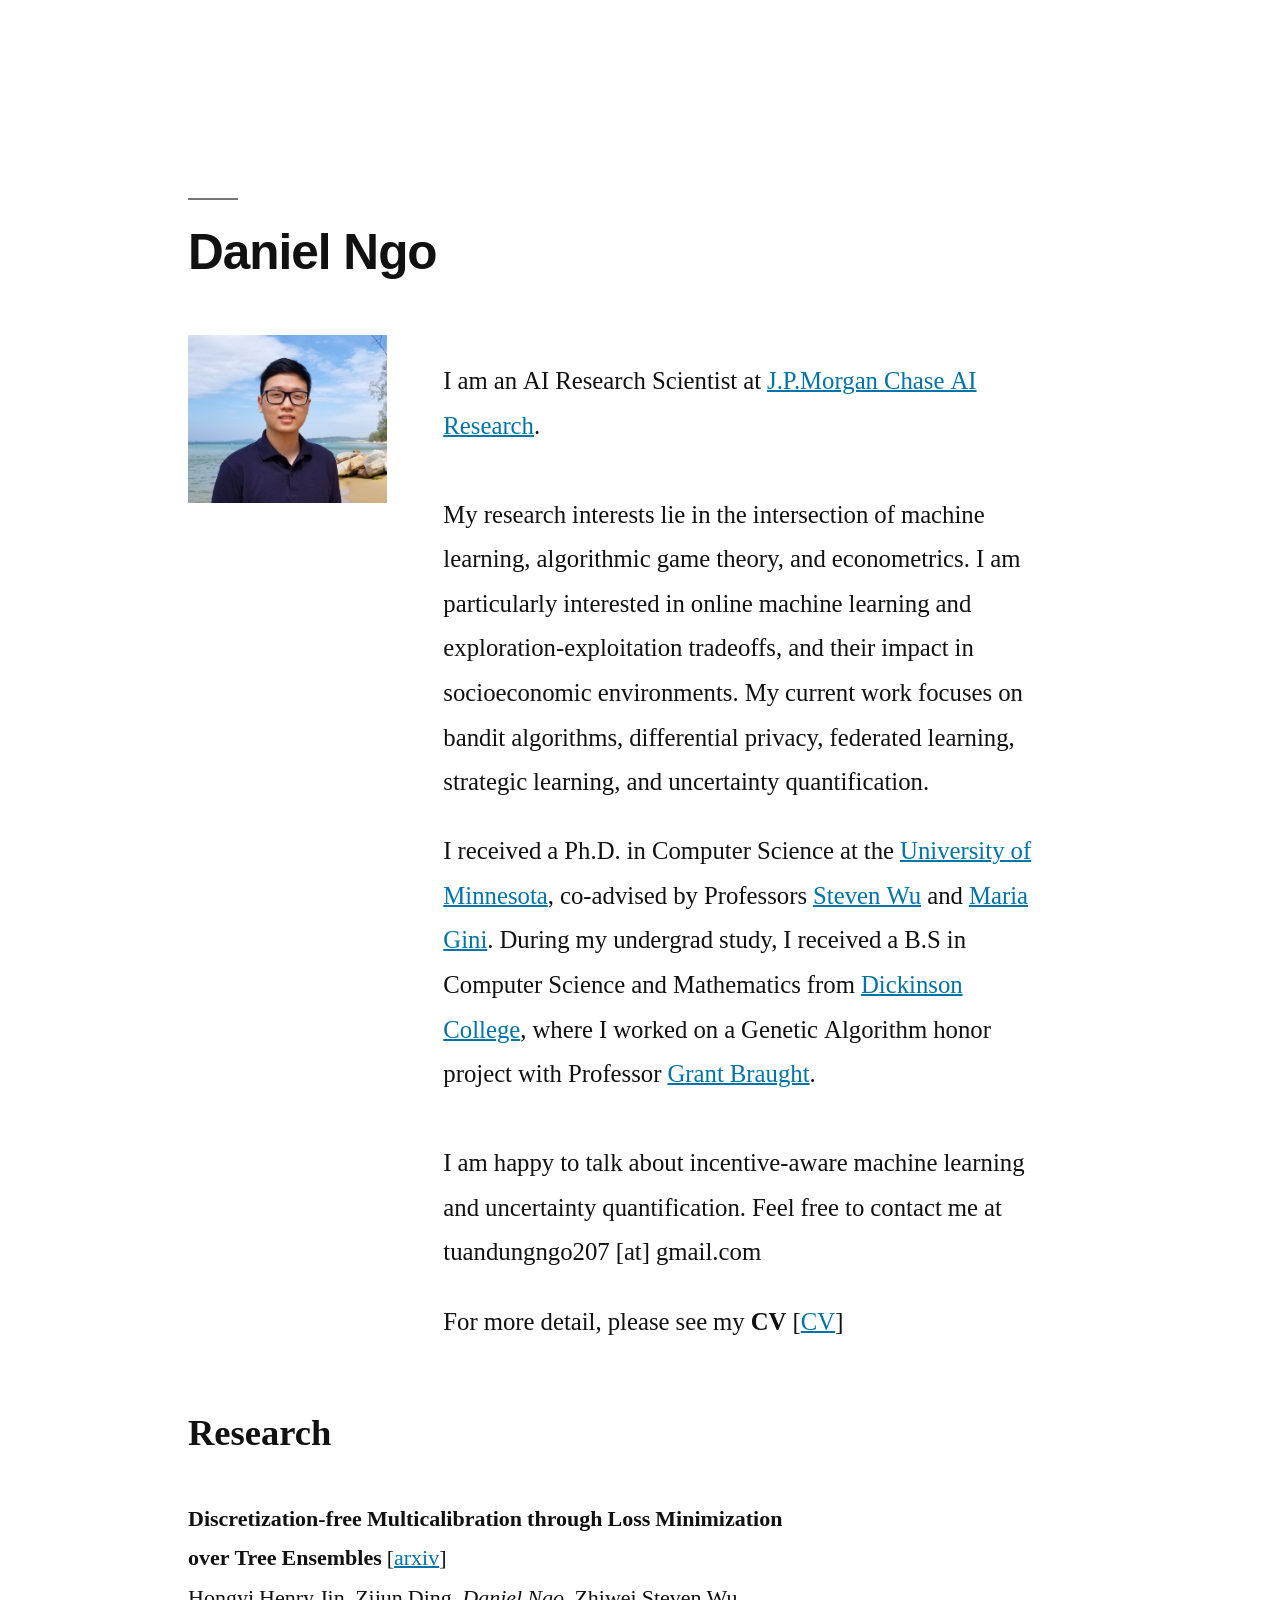
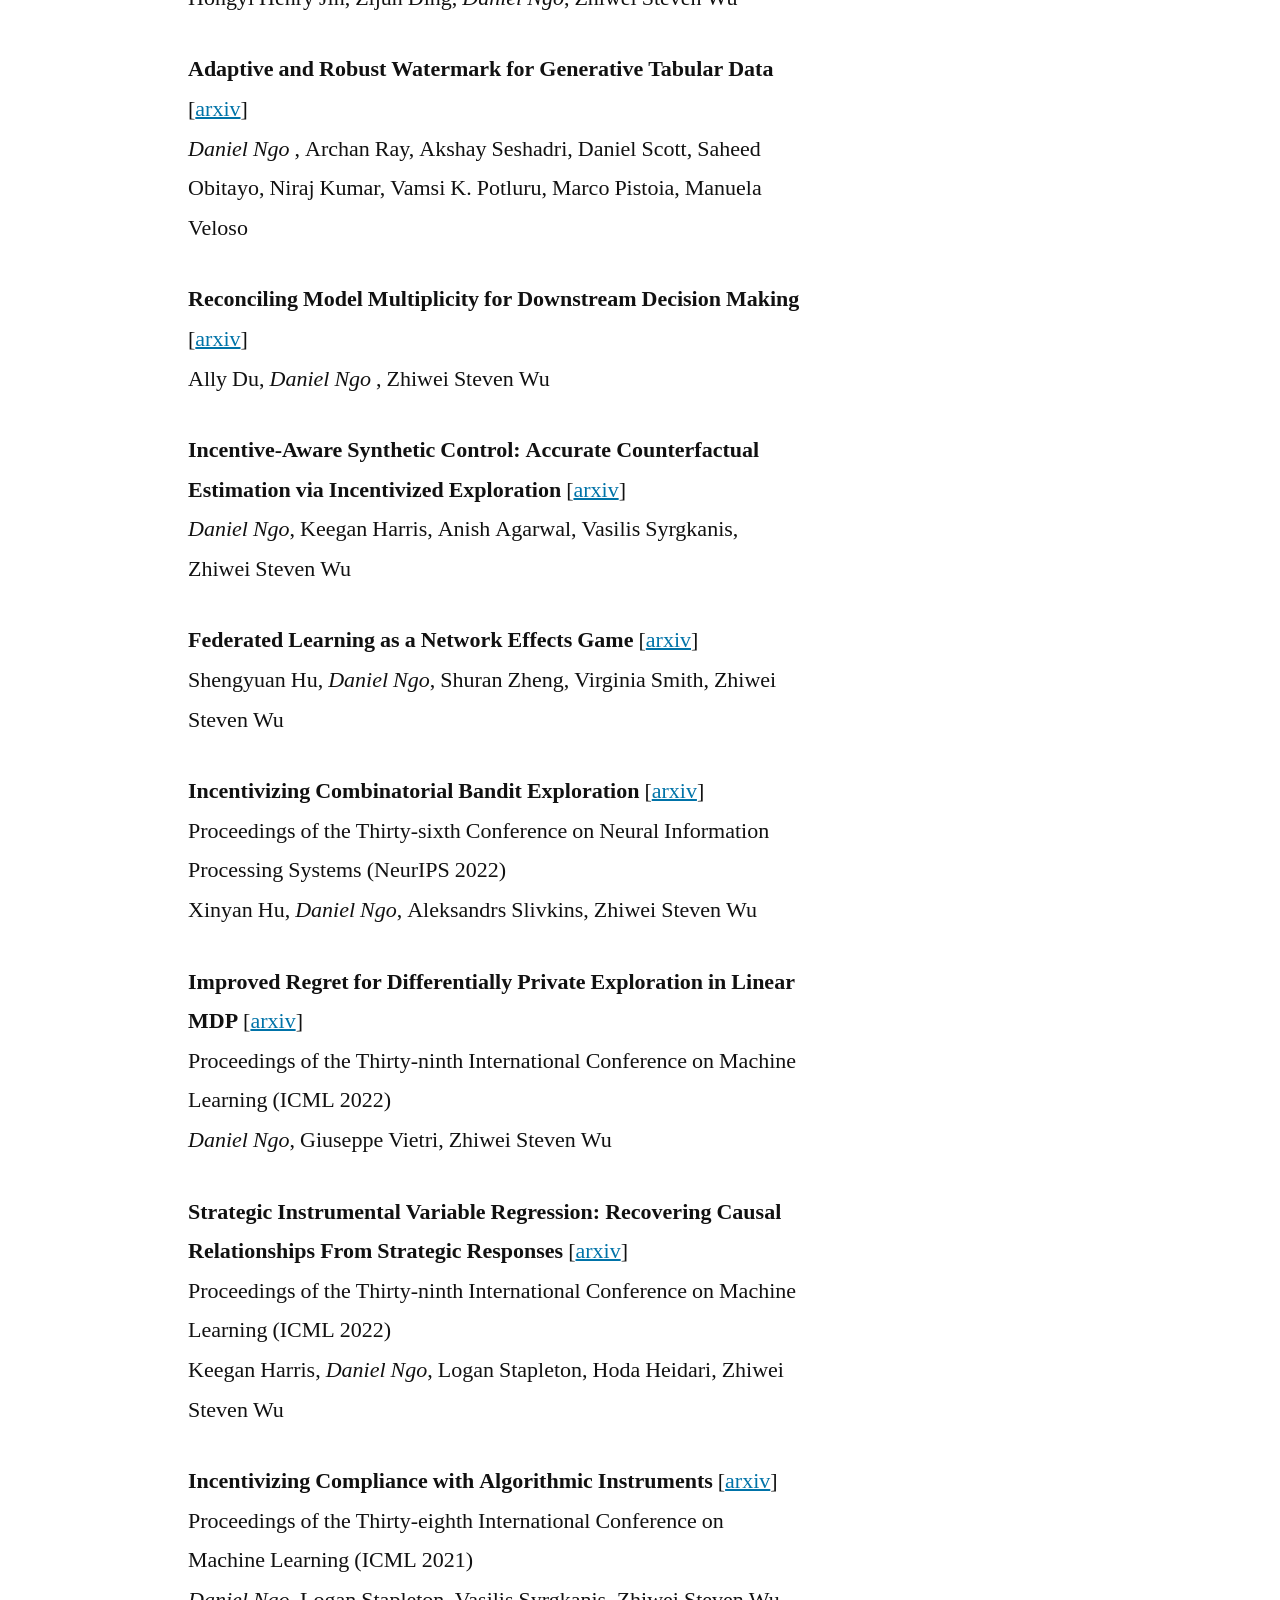
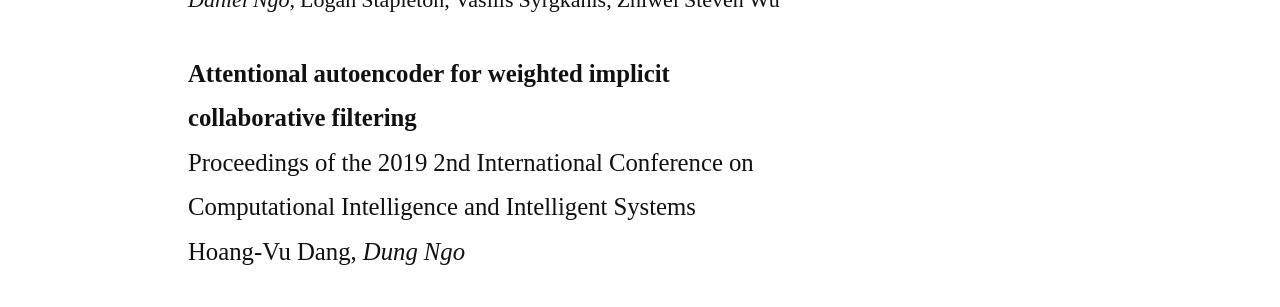
==== commit 5183e37e: "Update CV link and research publications" ====
--- a/index.html
+++ b/index.html
@@ -284,40 +284,30 @@
 	
 	<br><br>I am happy to talk about incentive-aware machine learning and uncertainty quantification. Feel free to contact me at tuandungngo207 [at] gmail.com</p>
 
-<p class="has-normal-font-size"> For more detail, please see my <strong>CV</strong> [<a href="https://dtngo.com/Daniel_Ngo_CV_Feb_25.pdf" target="_blank">CV</a>] </p>	
+<p class="has-normal-font-size"> For more detail, please see my <strong>CV</strong> [<a href="https://dtngo.com/Daniel_Ngo_CV_01_2026.pdf" target="_blank">CV</a>] </p>	
 </div>
 </div>
 
 
 
 <p class="has-large-font-size"><strong>Research</strong></p>
-<p><strong>Adaptive and Robust Watermark for Generative Tabular Data</strong> [<a href="https://arxiv.org/abs/2409.14700" data-type="URL" data-id="https://arxiv.org/abs/2409.14700">arxiv</a>]<br><em> Daniel Ngo </em>, Daniel Scott, Saheed Obitayo, Vamsi K. Potluru, Manuela Veloso</p>
+<p><strong>Discretization-free Multicalibration through Loss Minimization over Tree Ensembles</strong> [<a href="https://arxiv.org/pdf/2505.17435?" data-type="URL" data-id="https://arxiv.org/pdf/2505.17435?">arxiv</a>]<br>Hongyi Henry Jin, Zijun Ding, <em>Daniel Ngo</em>, Zhiwei Steven Wu</p>
+
+<p><strong>Adaptive and Robust Watermark for Generative Tabular Data</strong> [<a href="https://arxiv.org/abs/2409.14700" data-type="URL" data-id="https://arxiv.org/abs/2409.14700">arxiv</a>]<br><em> Daniel Ngo </em>, Archan Ray, Akshay Seshadri, Daniel Scott, Saheed Obitayo, Niraj Kumar, Vamsi K. Potluru, Marco Pistoia, Manuela Veloso</p>
 		
 <p><strong>Reconciling Model Multiplicity for Downstream Decision Making</strong> [<a href="https://arxiv.org/abs/2405.19667" data-type="URL" data-id="https://arxiv.org/abs/2405.19667">arxiv</a>]<br>Ally Du, <em> Daniel Ngo </em>, Zhiwei Steven Wu</p>
 
-		
 <p><strong>Incentive-Aware Synthetic Control: Accurate Counterfactual Estimation via Incentivized Exploration</strong> [<a href="https://arxiv.org/pdf/2312.16307.pdf" data-type="URL" data-id="https://arxiv.org/pdf/2312.16307.pdf">arxiv</a>]<br><em>Daniel Ngo</em>, Keegan Harris, Anish Agarwal, Vasilis Syrgkanis, Zhiwei Steven Wu</p>
 
-
 <p><strong>Federated Learning as a Network Effects Game</strong> [<a href="https://arxiv.org/abs/2302.08533" data-type="URL" data-id="https://arxiv.org/abs/2302.08533">arxiv</a>]<br>Shengyuan Hu, <em>Daniel Ngo</em>, Shuran Zheng, Virginia Smith, Zhiwei Steven Wu</p>
 
-
-
 <p><strong>Incentivizing Combinatorial Bandit Exploration</strong> [<a href="https://arxiv.org/abs/2206.00494" data-type="URL" data-id="https://arxiv.org/abs/2206.00494">arxiv</a>]<br>Proceedings of the Thirty-sixth Conference on Neural Information Processing Systems (NeurIPS 2022)<br>Xinyan Hu, <em>Daniel Ngo</em>, Aleksandrs Slivkins, Zhiwei Steven Wu</p>
 
-
-
 <p><strong>Improved Regret for Differentially Private Exploration in Linear MDP</strong> [<a href="https://arxiv.org/abs/2202.01292" data-type="URL" data-id="https://arxiv.org/abs/2202.01292">arxiv</a>]<br>Proceedings of the Thirty-ninth International Conference on Machine Learning (ICML 2022)<br><em>Daniel Ngo</em>, Giuseppe Vietri, Zhiwei Steven Wu</p>
 
-
-
 <p><strong>Strategic Instrumental Variable Regression: Recovering Causal Relationships From Strategic Responses</strong> [<a href="https://arxiv.org/abs/2107.05762">arxiv</a>]<br>Proceedings of the Thirty-ninth International Conference on Machine Learning (ICML 2022)<br>Keegan Harris, <em>Daniel Ngo</em>, Logan Stapleton, Hoda Heidari, Zhiwei Steven Wu</p>
 
-
-
 <p><strong>Incentivizing Compliance with Algorithmic Instruments</strong> [<a href="https://arxiv.org/pdf/2107.10093">arxiv</a>]<br>Proceedings of the Thirty-eighth International Conference on Machine Learning (ICML 2021)<br><em>Daniel Ngo</em>, Logan Stapleton, Vasilis Syrgkanis, Zhiwei Steven Wu </p>
-
-
 
 <p class="has-text-align-left has-dark-gray-color has-text-color has-normal-font-size"><strong>Attentional autoencoder for weighted implicit collaborative filtering</strong><br>Proceedings of the 2019 2nd International Conference on Computational Intelligence and Intelligent Systems<br>Hoang-Vu Dang, <em>Dung Ngo</em><br></p>
 
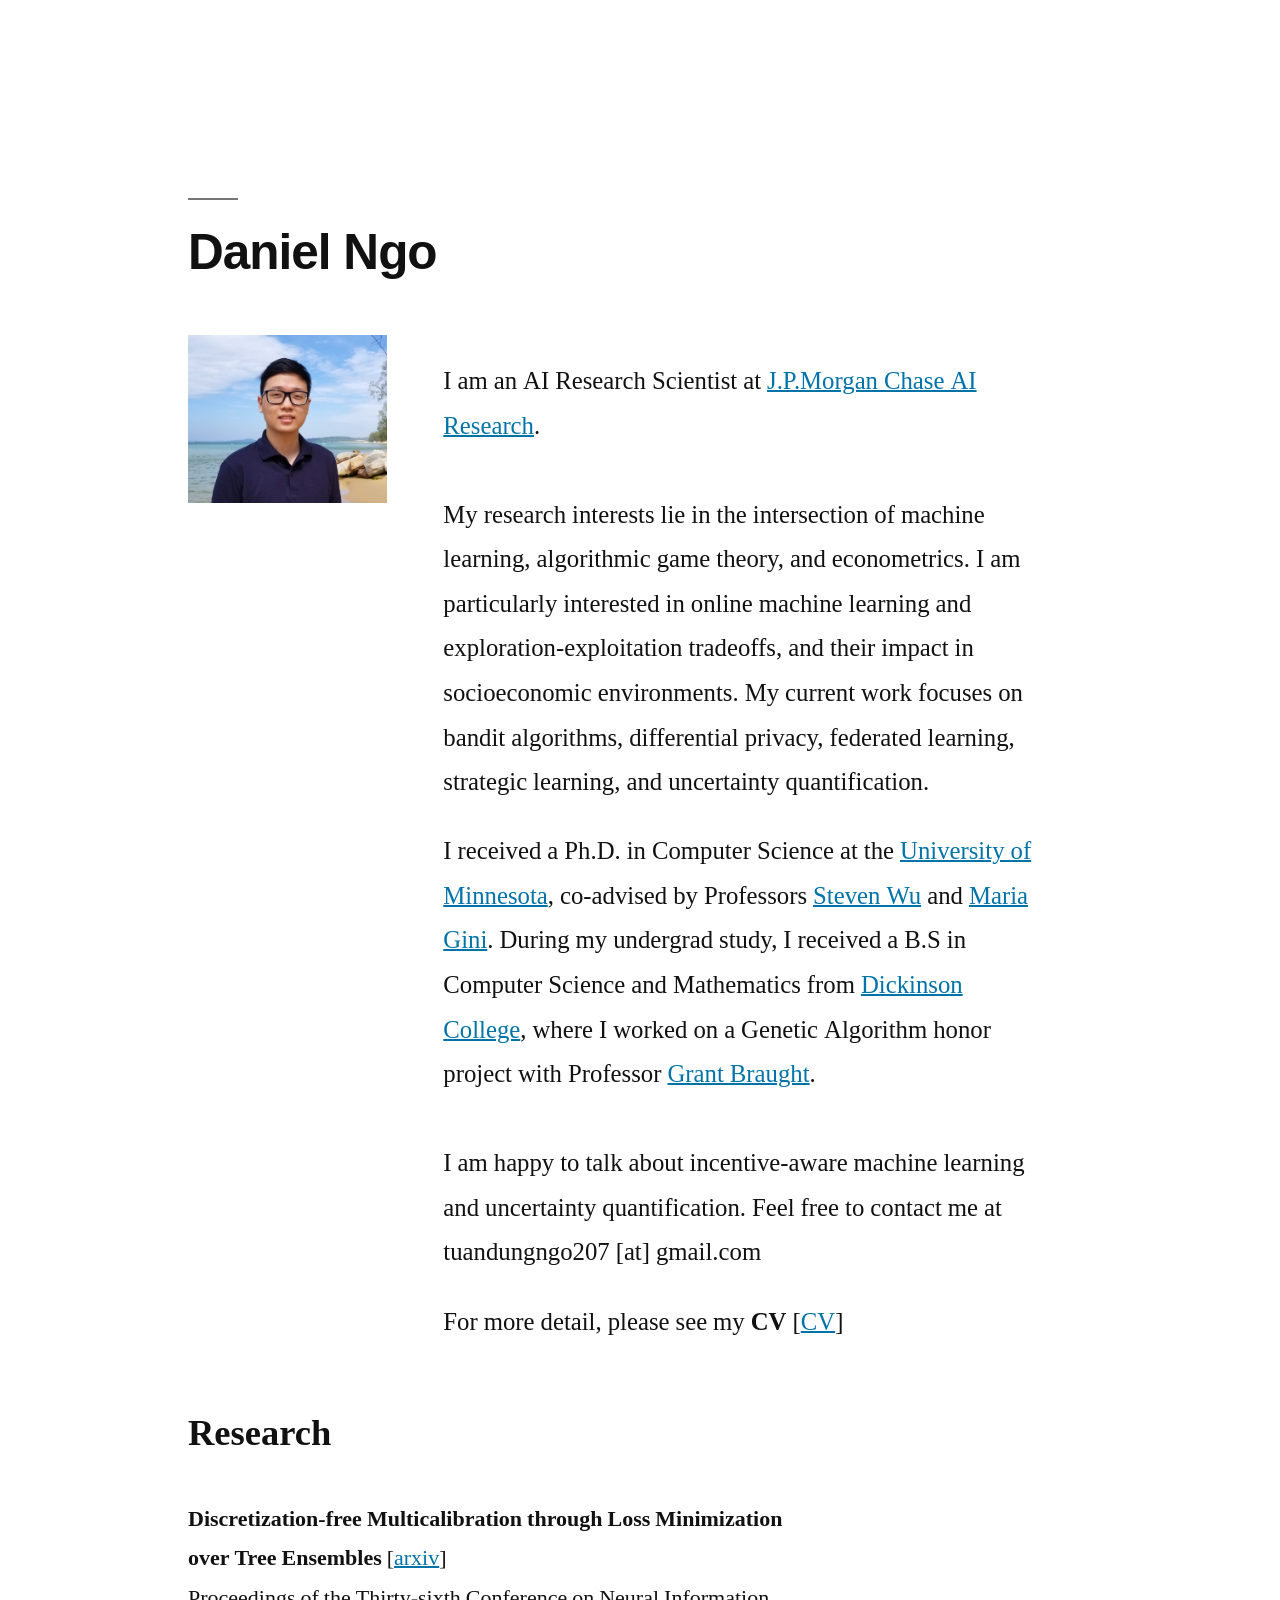
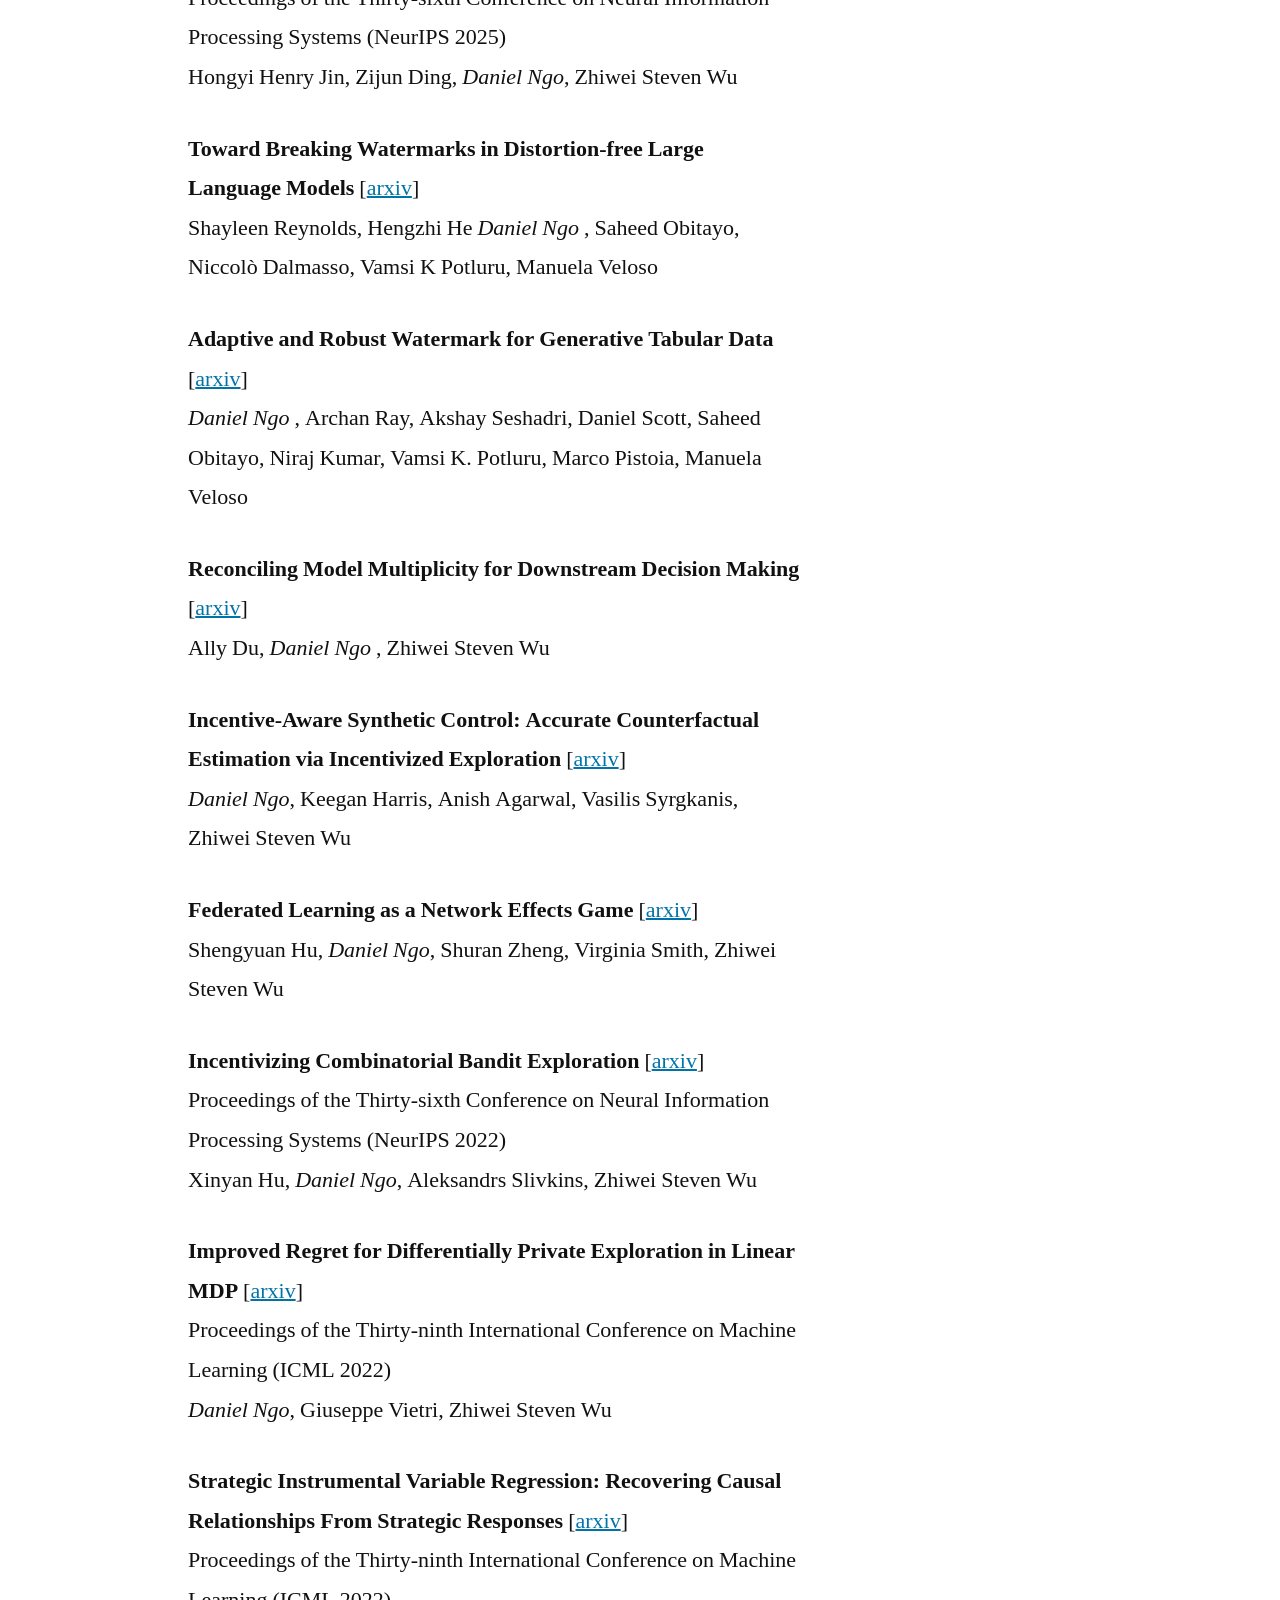
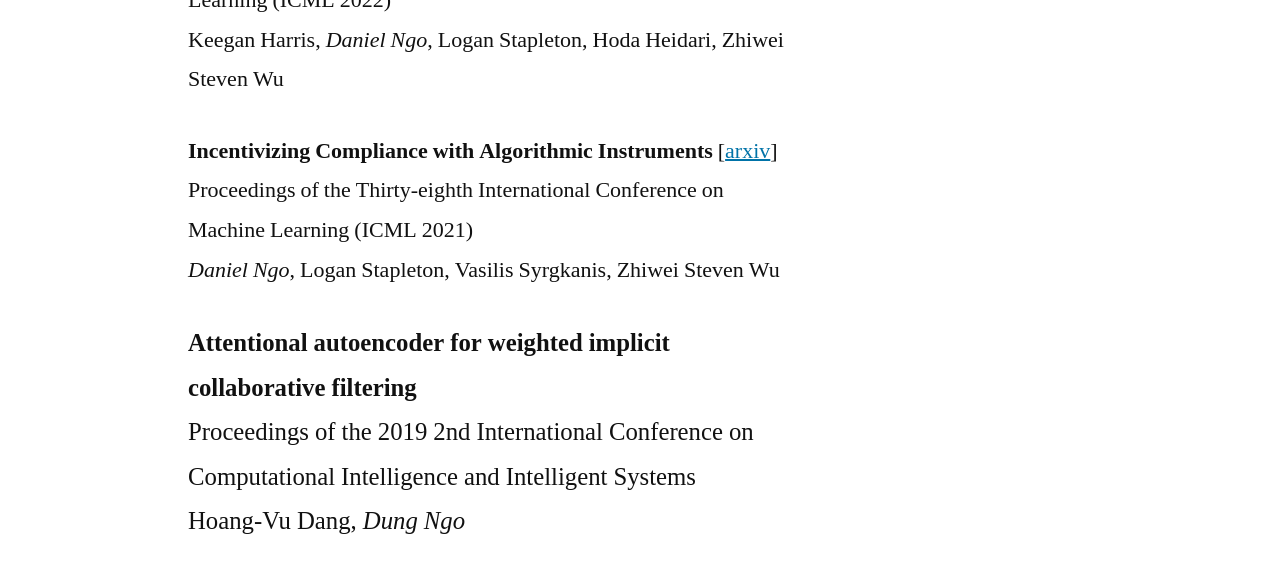
==== commit b9d8b98c: "Add new research papers to index.html" ====
--- a/index.html
+++ b/index.html
@@ -291,7 +291,9 @@
 
 
 <p class="has-large-font-size"><strong>Research</strong></p>
-<p><strong>Discretization-free Multicalibration through Loss Minimization over Tree Ensembles</strong> [<a href="https://arxiv.org/pdf/2505.17435?" data-type="URL" data-id="https://arxiv.org/pdf/2505.17435?">arxiv</a>]<br>Hongyi Henry Jin, Zijun Ding, <em>Daniel Ngo</em>, Zhiwei Steven Wu</p>
+<p><strong>Discretization-free Multicalibration through Loss Minimization over Tree Ensembles</strong> [<a href="https://arxiv.org/pdf/2505.17435?" data-type="URL" data-id="https://arxiv.org/pdf/2505.17435?">arxiv</a>]<br>Proceedings of the Thirty-sixth Conference on Neural Information Processing Systems (NeurIPS 2025)<br>Hongyi Henry Jin, Zijun Ding, <em>Daniel Ngo</em>, Zhiwei Steven Wu</p>
+		
+<p><strong>Toward Breaking Watermarks in Distortion-free Large Language Models</strong> [<a href="https://arxiv.org/pdf/2502.18608" data-type="URL" data-id="https://arxiv.org/pdf/2502.18608">arxiv</a>]<br>Shayleen Reynolds, Hengzhi He <em>Daniel Ngo </em>, Saheed Obitayo, Niccolò Dalmasso, Vamsi K Potluru, Manuela Veloso</p>
 
 <p><strong>Adaptive and Robust Watermark for Generative Tabular Data</strong> [<a href="https://arxiv.org/abs/2409.14700" data-type="URL" data-id="https://arxiv.org/abs/2409.14700">arxiv</a>]<br><em> Daniel Ngo </em>, Archan Ray, Akshay Seshadri, Daniel Scott, Saheed Obitayo, Niraj Kumar, Vamsi K. Potluru, Marco Pistoia, Manuela Veloso</p>
 		
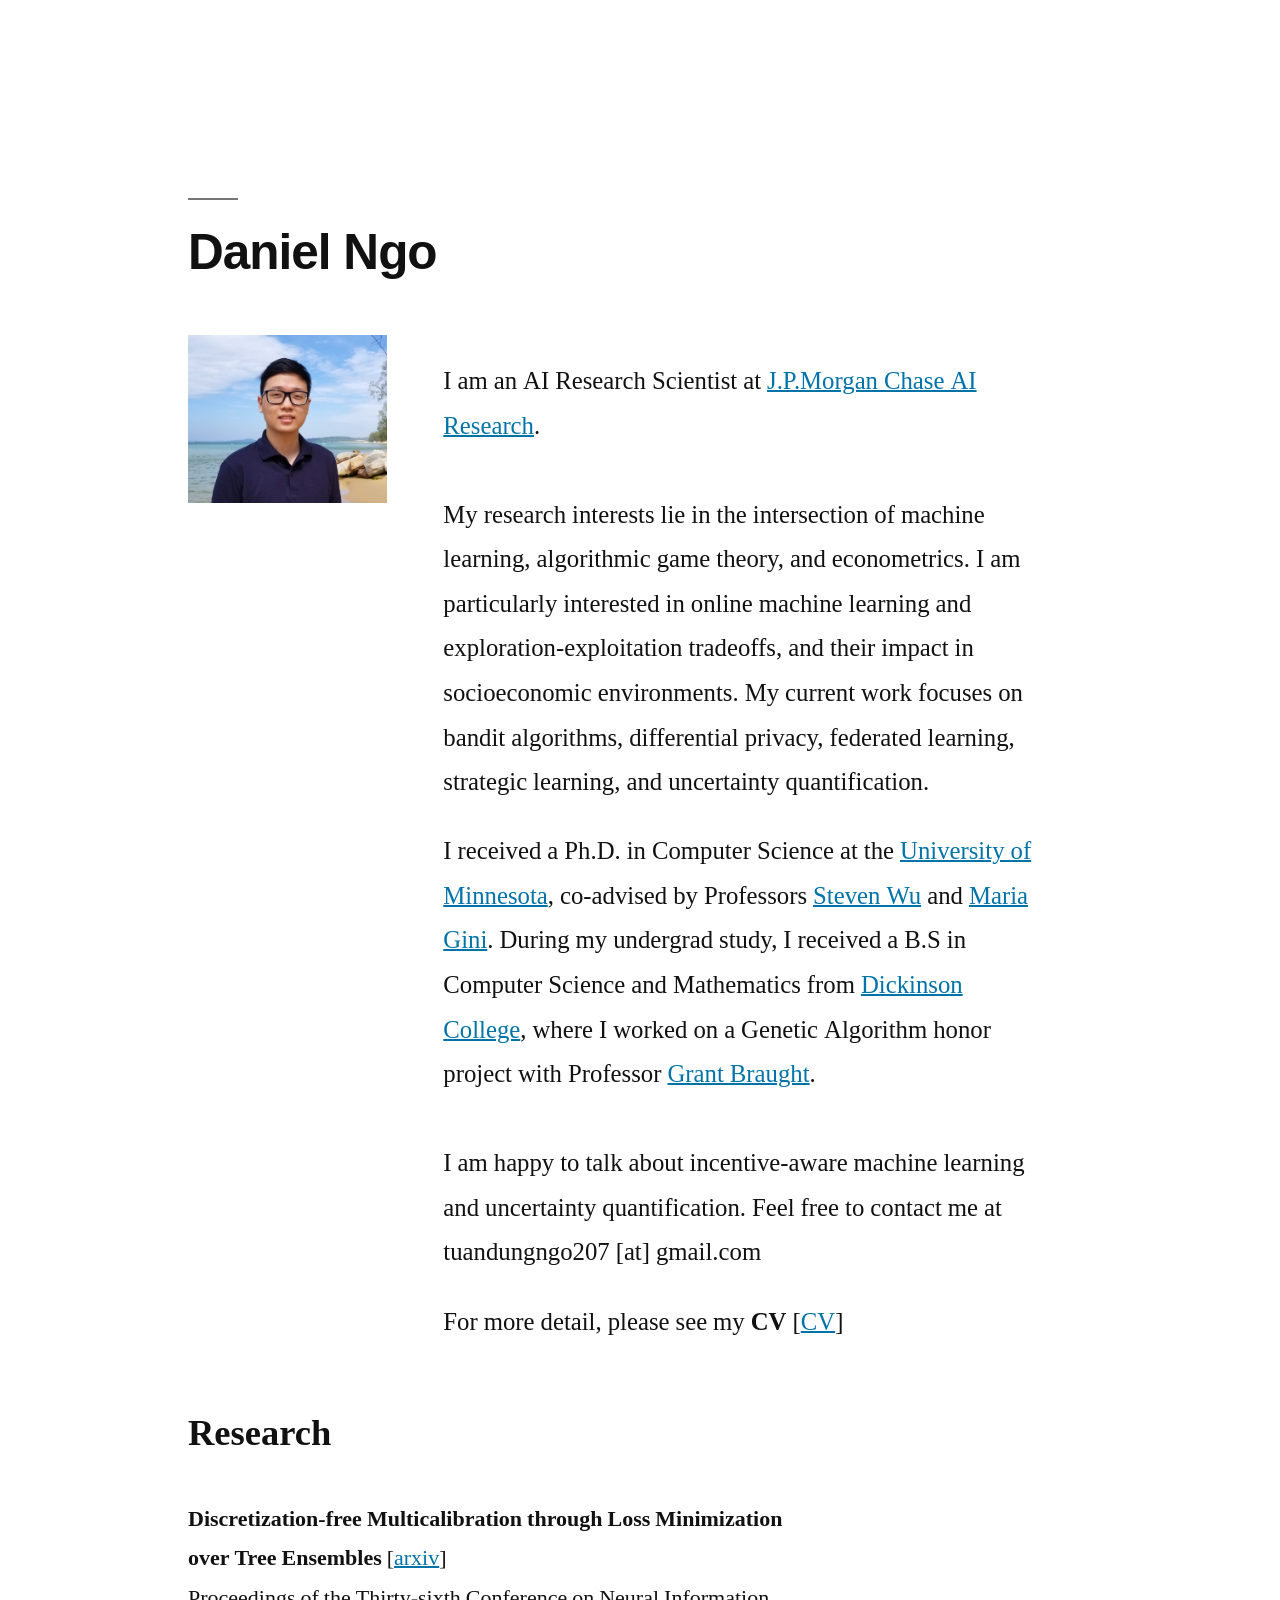
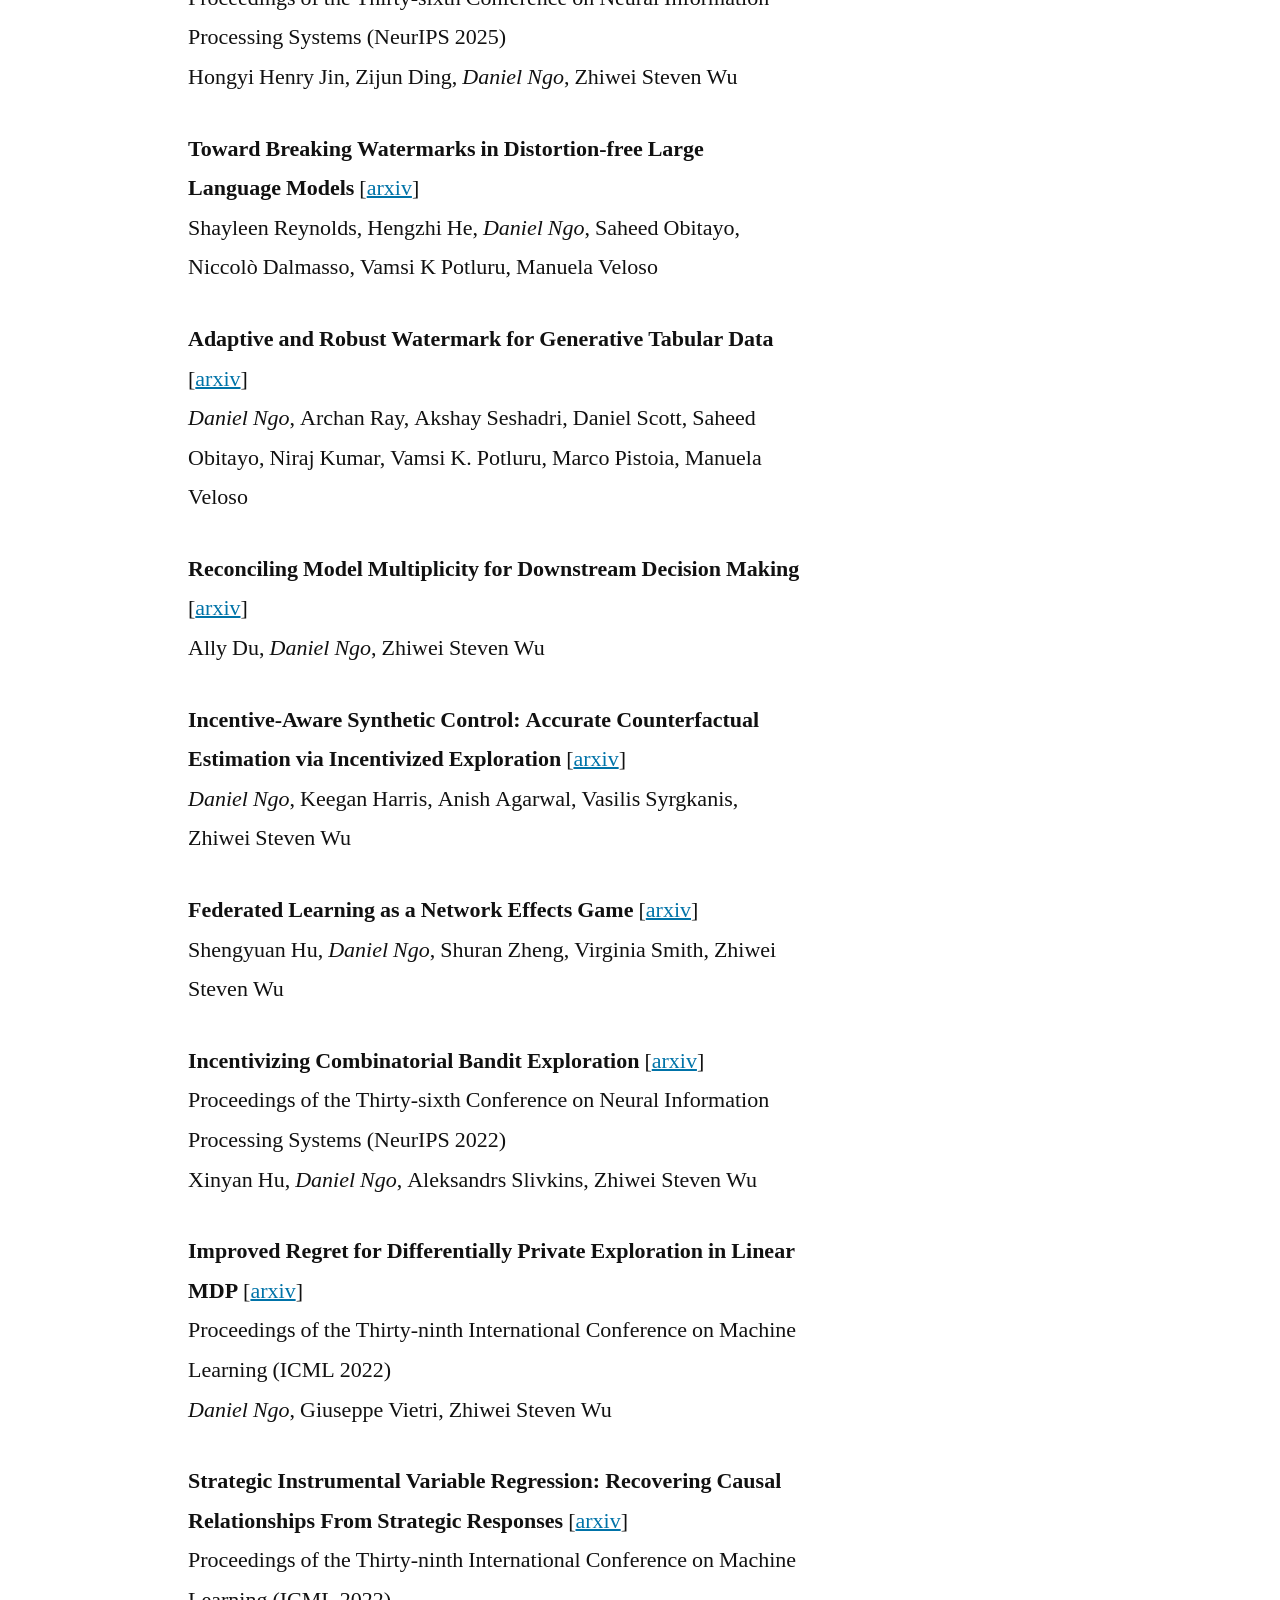
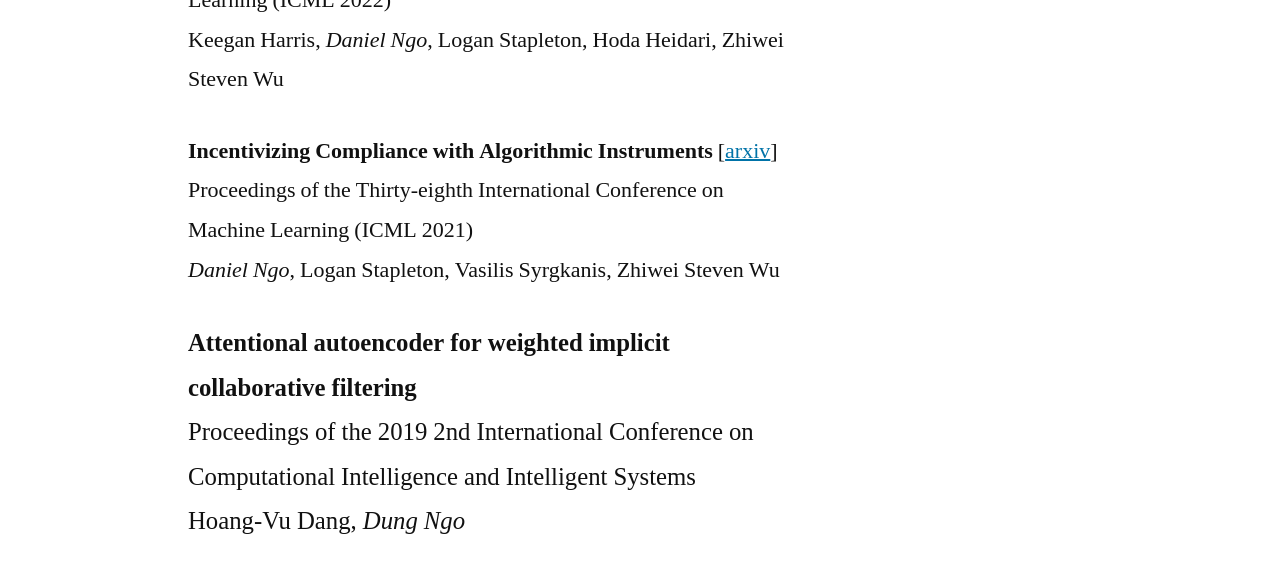
==== commit b33b78d1: "Revise research paper entries in index.html Updated author names and links for several research pape" ====
--- a/index.html
+++ b/index.html
@@ -293,11 +293,11 @@
 <p class="has-large-font-size"><strong>Research</strong></p>
 <p><strong>Discretization-free Multicalibration through Loss Minimization over Tree Ensembles</strong> [<a href="https://arxiv.org/pdf/2505.17435?" data-type="URL" data-id="https://arxiv.org/pdf/2505.17435?">arxiv</a>]<br>Proceedings of the Thirty-sixth Conference on Neural Information Processing Systems (NeurIPS 2025)<br>Hongyi Henry Jin, Zijun Ding, <em>Daniel Ngo</em>, Zhiwei Steven Wu</p>
 		
-<p><strong>Toward Breaking Watermarks in Distortion-free Large Language Models</strong> [<a href="https://arxiv.org/pdf/2502.18608" data-type="URL" data-id="https://arxiv.org/pdf/2502.18608">arxiv</a>]<br>Shayleen Reynolds, Hengzhi He <em>Daniel Ngo </em>, Saheed Obitayo, Niccolò Dalmasso, Vamsi K Potluru, Manuela Veloso</p>
-
-<p><strong>Adaptive and Robust Watermark for Generative Tabular Data</strong> [<a href="https://arxiv.org/abs/2409.14700" data-type="URL" data-id="https://arxiv.org/abs/2409.14700">arxiv</a>]<br><em> Daniel Ngo </em>, Archan Ray, Akshay Seshadri, Daniel Scott, Saheed Obitayo, Niraj Kumar, Vamsi K. Potluru, Marco Pistoia, Manuela Veloso</p>
-		
-<p><strong>Reconciling Model Multiplicity for Downstream Decision Making</strong> [<a href="https://arxiv.org/abs/2405.19667" data-type="URL" data-id="https://arxiv.org/abs/2405.19667">arxiv</a>]<br>Ally Du, <em> Daniel Ngo </em>, Zhiwei Steven Wu</p>
+<p><strong>Toward Breaking Watermarks in Distortion-free Large Language Models</strong> [<a href="https://arxiv.org/pdf/2502.18608" data-type="URL" data-id="https://arxiv.org/pdf/2502.18608">arxiv</a>]<br>Shayleen Reynolds, Hengzhi He, <em>Daniel Ngo</em>, Saheed Obitayo, Niccolò Dalmasso, Vamsi K Potluru, Manuela Veloso</p>
+
+<p><strong>Adaptive and Robust Watermark for Generative Tabular Data</strong> [<a href="https://arxiv.org/abs/2409.14700" data-type="URL" data-id="https://arxiv.org/abs/2409.14700">arxiv</a>]<br><em>Daniel Ngo</em>, Archan Ray, Akshay Seshadri, Daniel Scott, Saheed Obitayo, Niraj Kumar, Vamsi K. Potluru, Marco Pistoia, Manuela Veloso</p>
+		
+<p><strong>Reconciling Model Multiplicity for Downstream Decision Making</strong> [<a href="https://arxiv.org/abs/2405.19667" data-type="URL" data-id="https://arxiv.org/abs/2405.19667">arxiv</a>]<br>Ally Du, <em>Daniel Ngo</em>, Zhiwei Steven Wu</p>
 
 <p><strong>Incentive-Aware Synthetic Control: Accurate Counterfactual Estimation via Incentivized Exploration</strong> [<a href="https://arxiv.org/pdf/2312.16307.pdf" data-type="URL" data-id="https://arxiv.org/pdf/2312.16307.pdf">arxiv</a>]<br><em>Daniel Ngo</em>, Keegan Harris, Anish Agarwal, Vasilis Syrgkanis, Zhiwei Steven Wu</p>
 
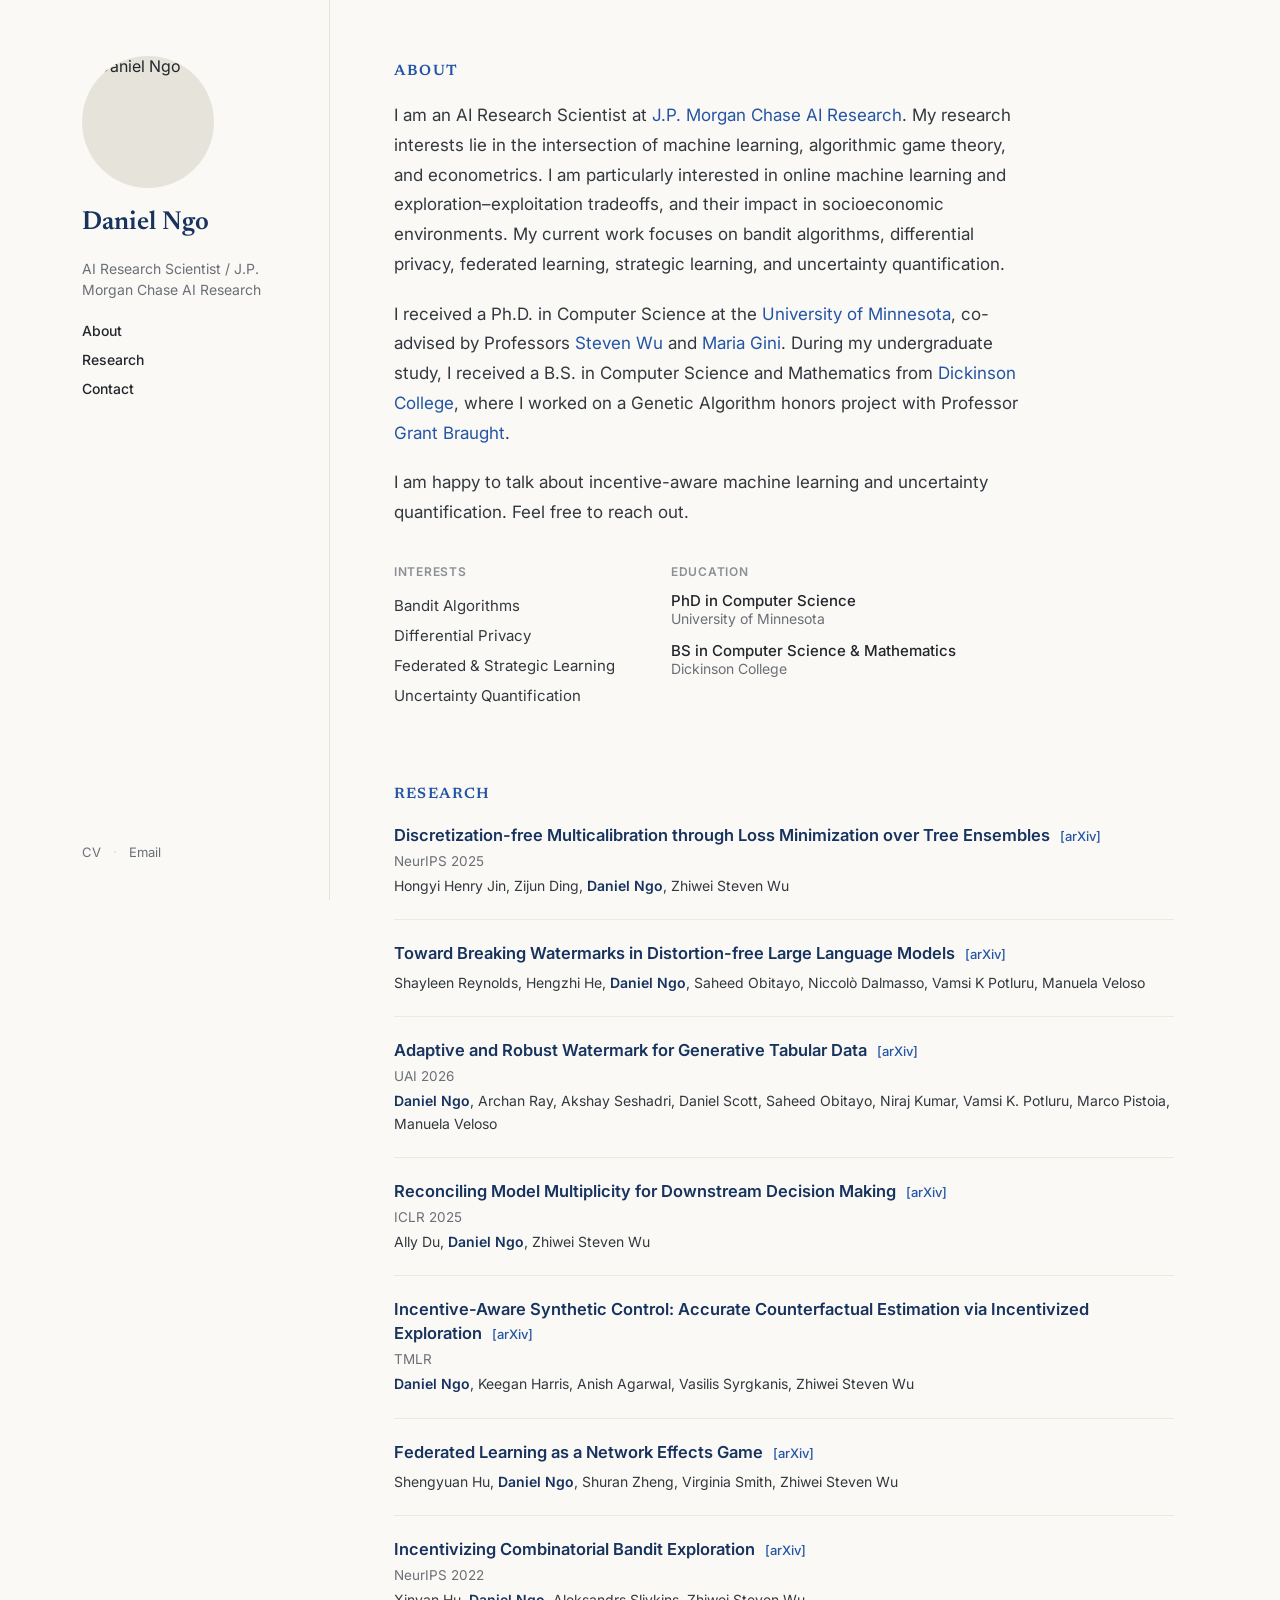
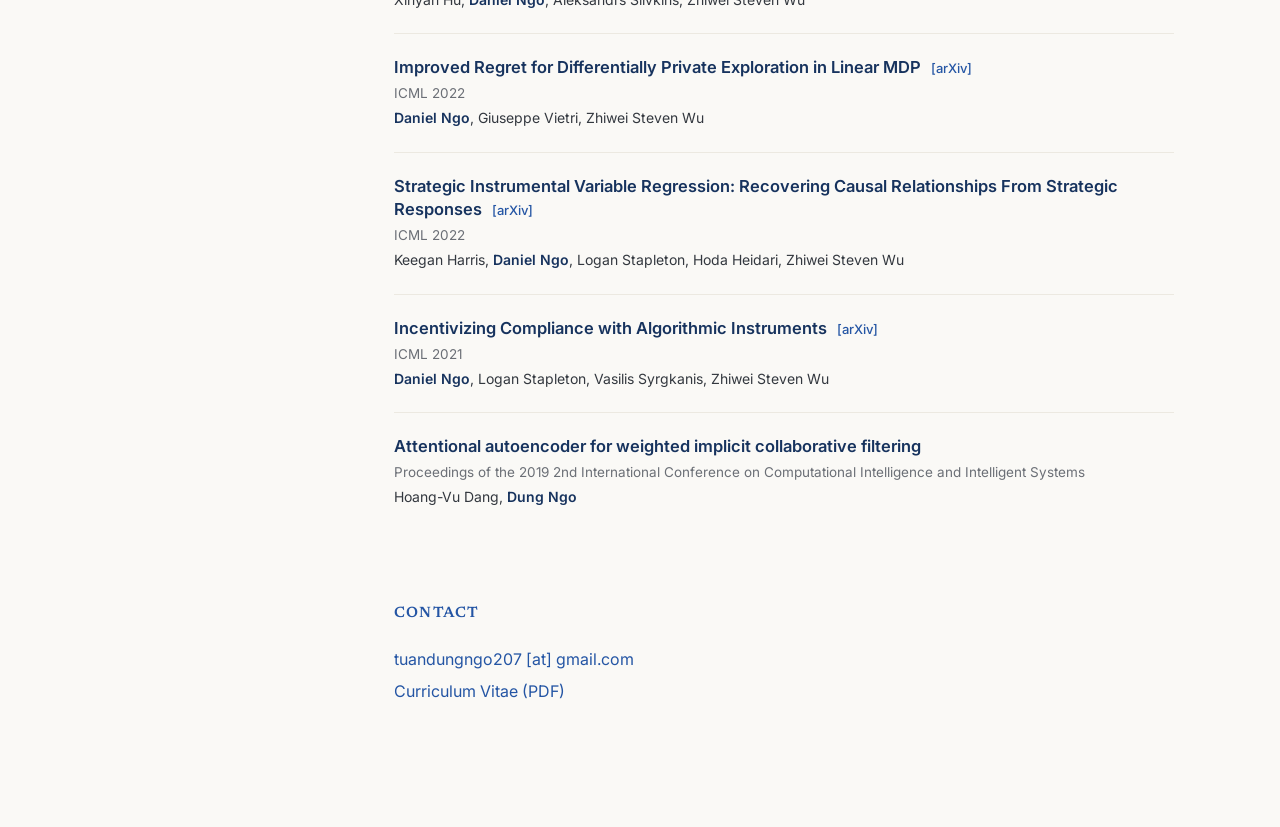
==== commit a3c5ac54: "Add files via upload" ====
--- a/index.html
+++ b/index.html
@@ -1,343 +1,154 @@
 <!DOCTYPE html>
-<html lang="en-US">
+<html lang="en">
 <head>
-	<meta charset="UTF-8">
-	<meta name="viewport" content="width=device-width, initial-scale=1">
-	<link rel="profile" href="https://gmpg.org/xfn/11">
-	<title>Home Page for Dung Daniel Ngo</title>
-<meta name="robots" content="max-image-preview:large">
-<link rel="dns-prefetch" href="//stats.wp.com">
-<link rel="dns-prefetch" href="//v0.wordpress.com">
-<link rel="dns-prefetch" href="//i0.wp.com">
-<link rel="alternate" type="application/rss+xml" title=" &raquo; Feed" href="/feed/">
-<link rel="alternate" type="application/rss+xml" title=" &raquo; Comments Feed" href="/comments/feed/">
-		<!-- This site uses the Google Analytics by MonsterInsights plugin v8.18 - Using Analytics tracking - https://www.monsterinsights.com/ -->
-		<!-- Note: MonsterInsights is not currently configured on this site. The site owner needs to authenticate with Google Analytics in the MonsterInsights settings panel. -->
-					<!-- No tracking code set -->
-				<!-- / Google Analytics by MonsterInsights -->
-		<script>
-window._wpemojiSettings = {"baseUrl":"https:\/\/s.w.org\/images\/core\/emoji\/14.0.0\/72x72\/","ext":".png","svgUrl":"https:\/\/s.w.org\/images\/core\/emoji\/14.0.0\/svg\/","svgExt":".svg","source":{"concatemoji":"\/wp-includes\/js\/wp-emoji-release.min.js?ver=6.2.2"}};
-/*! This file is auto-generated */
-!function(e,a,t){var n,r,o,i=a.createElement("canvas"),p=i.getContext&&i.getContext("2d");function s(e,t){p.clearRect(0,0,i.width,i.height),p.fillText(e,0,0);e=i.toDataURL();return p.clearRect(0,0,i.width,i.height),p.fillText(t,0,0),e===i.toDataURL()}function c(e){var t=a.createElement("script");t.src=e,t.defer=t.type="text/javascript",a.getElementsByTagName("head")[0].appendChild(t)}for(o=Array("flag","emoji"),t.supports={everything:!0,everythingExceptFlag:!0},r=0;r<o.length;r++)t.supports[o[r]]=function(e){if(p&&p.fillText)switch(p.textBaseline="top",p.font="600 32px Arial",e){case"flag":return s("🏳️‍⚧️","🏳️​⚧️")?!1:!s("🇺🇳","🇺​🇳")&&!s("🏴󠁧󠁢󠁥󠁮󠁧󠁿","🏴​󠁧​󠁢​󠁥​󠁮​󠁧​󠁿");case"emoji":return!s("🫱🏻‍🫲🏿","🫱🏻​🫲🏿")}return!1}(o[r]),t.supports.everything=t.supports.everything&&t.supports[o[r]],"flag"!==o[r]&&(t.supports.everythingExceptFlag=t.supports.everythingExceptFlag&&t.supports[o[r]]);t.supports.everythingExceptFlag=t.supports.everythingExceptFlag&&!t.supports.flag,t.DOMReady=!1,t.readyCallback=function(){t.DOMReady=!0},t.supports.everything||(n=function(){t.readyCallback()},a.addEventListener?(a.addEventListener("DOMContentLoaded",n,!1),e.addEventListener("load",n,!1)):(e.attachEvent("onload",n),a.attachEvent("onreadystatechange",function(){"complete"===a.readyState&&t.readyCallback()})),(e=t.source||{}).concatemoji?c(e.concatemoji):e.wpemoji&&e.twemoji&&(c(e.twemoji),c(e.wpemoji)))}(window,document,window._wpemojiSettings);
-</script>
-<style>img.wp-smiley,
-img.emoji {
-	display: inline !important;
-	border: none !important;
-	box-shadow: none !important;
-	height: 1em !important;
-	width: 1em !important;
-	margin: 0 0.07em !important;
-	vertical-align: -0.1em !important;
-	background: none !important;
-	padding: 0 !important;
-}</style>
-	<link rel="stylesheet" id="twentynineteen-jetpack-css" href="/wp-content/plugins/jetpack/modules/theme-tools/compat/twentynineteen.css?ver=12.3" media="all">
-<link rel="stylesheet" id="wp-block-library-css" href="/wp-includes/css/dist/block-library/style.min.css?ver=6.2.2" media="all">
-<style id="wp-block-library-inline-css">.has-text-align-justify{text-align:justify;}</style>
-<style id="wp-block-library-theme-inline-css">.wp-block-audio figcaption{color:#555;font-size:13px;text-align:center}.is-dark-theme .wp-block-audio figcaption{color:hsla(0,0%,100%,.65)}.wp-block-audio{margin:0 0 1em}.wp-block-code{border:1px solid #ccc;border-radius:4px;font-family:Menlo,Consolas,monaco,monospace;padding:.8em 1em}.wp-block-embed figcaption{color:#555;font-size:13px;text-align:center}.is-dark-theme .wp-block-embed figcaption{color:hsla(0,0%,100%,.65)}.wp-block-embed{margin:0 0 1em}.blocks-gallery-caption{color:#555;font-size:13px;text-align:center}.is-dark-theme .blocks-gallery-caption{color:hsla(0,0%,100%,.65)}.wp-block-image figcaption{color:#555;font-size:13px;text-align:center}.is-dark-theme .wp-block-image figcaption{color:hsla(0,0%,100%,.65)}.wp-block-image{margin:0 0 1em}.wp-block-pullquote{border-bottom:4px solid;border-top:4px solid;color:currentColor;margin-bottom:1.75em}.wp-block-pullquote cite,.wp-block-pullquote footer,.wp-block-pullquote__citation{color:currentColor;font-size:.8125em;font-style:normal;text-transform:uppercase}.wp-block-quote{border-left:.25em solid;margin:0 0 1.75em;padding-left:1em}.wp-block-quote cite,.wp-block-quote footer{color:currentColor;font-size:.8125em;font-style:normal;position:relative}.wp-block-quote.has-text-align-right{border-left:none;border-right:.25em solid;padding-left:0;padding-right:1em}.wp-block-quote.has-text-align-center{border:none;padding-left:0}.wp-block-quote.is-large,.wp-block-quote.is-style-large,.wp-block-quote.is-style-plain{border:none}.wp-block-search .wp-block-search__label{font-weight:700}.wp-block-search__button{border:1px solid #ccc;padding:.375em .625em}:where(.wp-block-group.has-background){padding:1.25em 2.375em}.wp-block-separator.has-css-opacity{opacity:.4}.wp-block-separator{border:none;border-bottom:2px solid;margin-left:auto;margin-right:auto}.wp-block-separator.has-alpha-channel-opacity{opacity:1}.wp-block-separator:not(.is-style-wide):not(.is-style-dots){width:100px}.wp-block-separator.has-background:not(.is-style-dots){border-bottom:none;height:1px}.wp-block-separator.has-background:not(.is-style-wide):not(.is-style-dots){height:2px}.wp-block-table{margin:0 0 1em}.wp-block-table td,.wp-block-table th{word-break:normal}.wp-block-table figcaption{color:#555;font-size:13px;text-align:center}.is-dark-theme .wp-block-table figcaption{color:hsla(0,0%,100%,.65)}.wp-block-video figcaption{color:#555;font-size:13px;text-align:center}.is-dark-theme .wp-block-video figcaption{color:hsla(0,0%,100%,.65)}.wp-block-video{margin:0 0 1em}.wp-block-template-part.has-background{margin-bottom:0;margin-top:0;padding:1.25em 2.375em}</style>
-<link rel="stylesheet" id="jetpack-videopress-video-block-view-css" href="/wp-content/plugins/jetpack/jetpack_vendor/automattic/jetpack-videopress/build/block-editor/blocks/video/view.css?minify=false#038;ver=34ae973733627b74a14e" media="all">
-<link rel="stylesheet" id="mediaelement-css" href="/wp-includes/js/mediaelement/mediaelementplayer-legacy.min.css?ver=4.2.17" media="all">
-<link rel="stylesheet" id="wp-mediaelement-css" href="/wp-includes/js/mediaelement/wp-mediaelement.min.css?ver=6.2.2" media="all">
-<link rel="stylesheet" id="classic-theme-styles-css" href="/wp-includes/css/classic-themes.min.css?ver=6.2.2" media="all">
-<style id="global-styles-inline-css">body{--wp--preset--color--black: #000000;--wp--preset--color--cyan-bluish-gray: #abb8c3;--wp--preset--color--white: #FFF;--wp--preset--color--pale-pink: #f78da7;--wp--preset--color--vivid-red: #cf2e2e;--wp--preset--color--luminous-vivid-orange: #ff6900;--wp--preset--color--luminous-vivid-amber: #fcb900;--wp--preset--color--light-green-cyan: #7bdcb5;--wp--preset--color--vivid-green-cyan: #00d084;--wp--preset--color--pale-cyan-blue: #8ed1fc;--wp--preset--color--vivid-cyan-blue: #0693e3;--wp--preset--color--vivid-purple: #9b51e0;--wp--preset--color--primary: #0073a8;--wp--preset--color--secondary: #005075;--wp--preset--color--dark-gray: #111;--wp--preset--color--light-gray: #767676;--wp--preset--gradient--vivid-cyan-blue-to-vivid-purple: linear-gradient(135deg,rgba(6,147,227,1) 0%,rgb(155,81,224) 100%);--wp--preset--gradient--light-green-cyan-to-vivid-green-cyan: linear-gradient(135deg,rgb(122,220,180) 0%,rgb(0,208,130) 100%);--wp--preset--gradient--luminous-vivid-amber-to-luminous-vivid-orange: linear-gradient(135deg,rgba(252,185,0,1) 0%,rgba(255,105,0,1) 100%);--wp--preset--gradient--luminous-vivid-orange-to-vivid-red: linear-gradient(135deg,rgba(255,105,0,1) 0%,rgb(207,46,46) 100%);--wp--preset--gradient--very-light-gray-to-cyan-bluish-gray: linear-gradient(135deg,rgb(238,238,238) 0%,rgb(169,184,195) 100%);--wp--preset--gradient--cool-to-warm-spectrum: linear-gradient(135deg,rgb(74,234,220) 0%,rgb(151,120,209) 20%,rgb(207,42,186) 40%,rgb(238,44,130) 60%,rgb(251,105,98) 80%,rgb(254,248,76) 100%);--wp--preset--gradient--blush-light-purple: linear-gradient(135deg,rgb(255,206,236) 0%,rgb(152,150,240) 100%);--wp--preset--gradient--blush-bordeaux: linear-gradient(135deg,rgb(254,205,165) 0%,rgb(254,45,45) 50%,rgb(107,0,62) 100%);--wp--preset--gradient--luminous-dusk: linear-gradient(135deg,rgb(255,203,112) 0%,rgb(199,81,192) 50%,rgb(65,88,208) 100%);--wp--preset--gradient--pale-ocean: linear-gradient(135deg,rgb(255,245,203) 0%,rgb(182,227,212) 50%,rgb(51,167,181) 100%);--wp--preset--gradient--electric-grass: linear-gradient(135deg,rgb(202,248,128) 0%,rgb(113,206,126) 100%);--wp--preset--gradient--midnight: linear-gradient(135deg,rgb(2,3,129) 0%,rgb(40,116,252) 100%);--wp--preset--duotone--dark-grayscale: url('#wp-duotone-dark-grayscale');--wp--preset--duotone--grayscale: url('#wp-duotone-grayscale');--wp--preset--duotone--purple-yellow: url('#wp-duotone-purple-yellow');--wp--preset--duotone--blue-red: url('#wp-duotone-blue-red');--wp--preset--duotone--midnight: url('#wp-duotone-midnight');--wp--preset--duotone--magenta-yellow: url('#wp-duotone-magenta-yellow');--wp--preset--duotone--purple-green: url('#wp-duotone-purple-green');--wp--preset--duotone--blue-orange: url('#wp-duotone-blue-orange');--wp--preset--font-size--small: 19.5px;--wp--preset--font-size--medium: 20px;--wp--preset--font-size--large: 36.5px;--wp--preset--font-size--x-large: 42px;--wp--preset--font-size--normal: 22px;--wp--preset--font-size--huge: 49.5px;--wp--preset--spacing--20: 0.44rem;--wp--preset--spacing--30: 0.67rem;--wp--preset--spacing--40: 1rem;--wp--preset--spacing--50: 1.5rem;--wp--preset--spacing--60: 2.25rem;--wp--preset--spacing--70: 3.38rem;--wp--preset--spacing--80: 5.06rem;--wp--preset--shadow--natural: 6px 6px 9px rgba(0, 0, 0, 0.2);--wp--preset--shadow--deep: 12px 12px 50px rgba(0, 0, 0, 0.4);--wp--preset--shadow--sharp: 6px 6px 0px rgba(0, 0, 0, 0.2);--wp--preset--shadow--outlined: 6px 6px 0px -3px rgba(255, 255, 255, 1), 6px 6px rgba(0, 0, 0, 1);--wp--preset--shadow--crisp: 6px 6px 0px rgba(0, 0, 0, 1);}:where(.is-layout-flex){gap: 0.5em;}body .is-layout-flow > .alignleft{float: left;margin-inline-start: 0;margin-inline-end: 2em;}body .is-layout-flow > .alignright{float: right;margin-inline-start: 2em;margin-inline-end: 0;}body .is-layout-flow > .aligncenter{margin-left: auto !important;margin-right: auto !important;}body .is-layout-constrained > .alignleft{float: left;margin-inline-start: 0;margin-inline-end: 2em;}body .is-layout-constrained > .alignright{float: right;margin-inline-start: 2em;margin-inline-end: 0;}body .is-layout-constrained > .aligncenter{margin-left: auto !important;margin-right: auto !important;}body .is-layout-constrained > :where(:not(.alignleft):not(.alignright):not(.alignfull)){max-width: var(--wp--style--global--content-size);margin-left: auto !important;margin-right: auto !important;}body .is-layout-constrained > .alignwide{max-width: var(--wp--style--global--wide-size);}body .is-layout-flex{display: flex;}body .is-layout-flex{flex-wrap: wrap;align-items: center;}body .is-layout-flex > *{margin: 0;}:where(.wp-block-columns.is-layout-flex){gap: 2em;}.has-black-color{color: var(--wp--preset--color--black) !important;}.has-cyan-bluish-gray-color{color: var(--wp--preset--color--cyan-bluish-gray) !important;}.has-white-color{color: var(--wp--preset--color--white) !important;}.has-pale-pink-color{color: var(--wp--preset--color--pale-pink) !important;}.has-vivid-red-color{color: var(--wp--preset--color--vivid-red) !important;}.has-luminous-vivid-orange-color{color: var(--wp--preset--color--luminous-vivid-orange) !important;}.has-luminous-vivid-amber-color{color: var(--wp--preset--color--luminous-vivid-amber) !important;}.has-light-green-cyan-color{color: var(--wp--preset--color--light-green-cyan) !important;}.has-vivid-green-cyan-color{color: var(--wp--preset--color--vivid-green-cyan) !important;}.has-pale-cyan-blue-color{color: var(--wp--preset--color--pale-cyan-blue) !important;}.has-vivid-cyan-blue-color{color: var(--wp--preset--color--vivid-cyan-blue) !important;}.has-vivid-purple-color{color: var(--wp--preset--color--vivid-purple) !important;}.has-black-background-color{background-color: var(--wp--preset--color--black) !important;}.has-cyan-bluish-gray-background-color{background-color: var(--wp--preset--color--cyan-bluish-gray) !important;}.has-white-background-color{background-color: var(--wp--preset--color--white) !important;}.has-pale-pink-background-color{background-color: var(--wp--preset--color--pale-pink) !important;}.has-vivid-red-background-color{background-color: var(--wp--preset--color--vivid-red) !important;}.has-luminous-vivid-orange-background-color{background-color: var(--wp--preset--color--luminous-vivid-orange) !important;}.has-luminous-vivid-amber-background-color{background-color: var(--wp--preset--color--luminous-vivid-amber) !important;}.has-light-green-cyan-background-color{background-color: var(--wp--preset--color--light-green-cyan) !important;}.has-vivid-green-cyan-background-color{background-color: var(--wp--preset--color--vivid-green-cyan) !important;}.has-pale-cyan-blue-background-color{background-color: var(--wp--preset--color--pale-cyan-blue) !important;}.has-vivid-cyan-blue-background-color{background-color: var(--wp--preset--color--vivid-cyan-blue) !important;}.has-vivid-purple-background-color{background-color: var(--wp--preset--color--vivid-purple) !important;}.has-black-border-color{border-color: var(--wp--preset--color--black) !important;}.has-cyan-bluish-gray-border-color{border-color: var(--wp--preset--color--cyan-bluish-gray) !important;}.has-white-border-color{border-color: var(--wp--preset--color--white) !important;}.has-pale-pink-border-color{border-color: var(--wp--preset--color--pale-pink) !important;}.has-vivid-red-border-color{border-color: var(--wp--preset--color--vivid-red) !important;}.has-luminous-vivid-orange-border-color{border-color: var(--wp--preset--color--luminous-vivid-orange) !important;}.has-luminous-vivid-amber-border-color{border-color: var(--wp--preset--color--luminous-vivid-amber) !important;}.has-light-green-cyan-border-color{border-color: var(--wp--preset--color--light-green-cyan) !important;}.has-vivid-green-cyan-border-color{border-color: var(--wp--preset--color--vivid-green-cyan) !important;}.has-pale-cyan-blue-border-color{border-color: var(--wp--preset--color--pale-cyan-blue) !important;}.has-vivid-cyan-blue-border-color{border-color: var(--wp--preset--color--vivid-cyan-blue) !important;}.has-vivid-purple-border-color{border-color: var(--wp--preset--color--vivid-purple) !important;}.has-vivid-cyan-blue-to-vivid-purple-gradient-background{background: var(--wp--preset--gradient--vivid-cyan-blue-to-vivid-purple) !important;}.has-light-green-cyan-to-vivid-green-cyan-gradient-background{background: var(--wp--preset--gradient--light-green-cyan-to-vivid-green-cyan) !important;}.has-luminous-vivid-amber-to-luminous-vivid-orange-gradient-background{background: var(--wp--preset--gradient--luminous-vivid-amber-to-luminous-vivid-orange) !important;}.has-luminous-vivid-orange-to-vivid-red-gradient-background{background: var(--wp--preset--gradient--luminous-vivid-orange-to-vivid-red) !important;}.has-very-light-gray-to-cyan-bluish-gray-gradient-background{background: var(--wp--preset--gradient--very-light-gray-to-cyan-bluish-gray) !important;}.has-cool-to-warm-spectrum-gradient-background{background: var(--wp--preset--gradient--cool-to-warm-spectrum) !important;}.has-blush-light-purple-gradient-background{background: var(--wp--preset--gradient--blush-light-purple) !important;}.has-blush-bordeaux-gradient-background{background: var(--wp--preset--gradient--blush-bordeaux) !important;}.has-luminous-dusk-gradient-background{background: var(--wp--preset--gradient--luminous-dusk) !important;}.has-pale-ocean-gradient-background{background: var(--wp--preset--gradient--pale-ocean) !important;}.has-electric-grass-gradient-background{background: var(--wp--preset--gradient--electric-grass) !important;}.has-midnight-gradient-background{background: var(--wp--preset--gradient--midnight) !important;}.has-small-font-size{font-size: var(--wp--preset--font-size--small) !important;}.has-medium-font-size{font-size: var(--wp--preset--font-size--medium) !important;}.has-large-font-size{font-size: var(--wp--preset--font-size--large) !important;}.has-x-large-font-size{font-size: var(--wp--preset--font-size--x-large) !important;}
-.wp-block-navigation a:where(:not(.wp-element-button)){color: inherit;}
-:where(.wp-block-columns.is-layout-flex){gap: 2em;}
-.wp-block-pullquote{font-size: 1.5em;line-height: 1.6;}</style>
-<link rel="stylesheet" id="twentynineteen-style-css" href="/wp-content/themes/twentynineteen/style.css?ver=2.5" media="all">
-<style id="twentynineteen-style-inline-css">.posted-on, .cat-links, .tags-links, .byline, .comments-link { clip: rect(1px, 1px, 1px, 1px); height: 1px; position: absolute; overflow: hidden; width: 1px; }</style>
-<link rel="stylesheet" id="twentynineteen-print-style-css" href="/wp-content/themes/twentynineteen/print.css?ver=2.5" media="print">
-<link rel="stylesheet" id="nfd-wonder-blocks-utilities-css" href="/wp-content/plugins/bluehost-wordpress-plugin/vendor/newfold-labs/wp-module-patterns/assets/styles/utilities.css?ver=0.1.1" media="all">
-<link rel="stylesheet" id="social-logos-css" href="/wp-content/plugins/jetpack/_inc/social-logos/social-logos.min.css?ver=12.3" media="all">
-<link rel="stylesheet" id="jetpack_css-css" href="/wp-content/plugins/jetpack/css/jetpack.css?ver=12.3" media="all">
-<link rel="https://api.w.org/" href="/wp-json/">
-<link rel="alternate" type="application/json" href="/wp-json/wp/v2/pages/267">
-<link rel="EditURI" type="application/rsd+xml" title="RSD" href="/xmlrpc.php?rsd">
-<link rel="wlwmanifest" type="application/wlwmanifest+xml" href="/wp-includes/wlwmanifest.xml">
-<meta name="generator" content="WordPress 6.2.2">
-<link rel="canonical" href="/">
-<link rel="shortlink" href="https://wp.me/PcfesW-4j">
-<link rel="alternate" type="application/json+oembed" href="/wp-json/oembed/1.0/embed?url=https%3A%2F%2F%2F">
-<link rel="alternate" type="text/xml+oembed" href="/wp-json/oembed/1.0/embed?url=https%3A%2F%2F%2F#038;format=xml">
-	<style>img#wpstats{display:none}</style>
-		
-	<style type="text/css" id="custom-theme-colors">/*
-		 * Set background for:
-		 * - featured image :before
-		 * - featured image :before
-		 * - post thumbmail :before
-		 * - post thumbmail :before
-		 * - Submenu
-		 * - Sticky Post
-		 * - buttons
-		 * - WP Block Button
-		 * - Blocks
-		 */
-		.image-filters-enabled .site-header.featured-image .site-featured-image:before,
-		.image-filters-enabled .site-header.featured-image .site-featured-image:after,
-		.image-filters-enabled .entry .post-thumbnail:before,
-		.image-filters-enabled .entry .post-thumbnail:after,
-		.main-navigation .sub-menu,
-		.sticky-post,
-		.entry .entry-content .wp-block-button .wp-block-button__link:not(.has-background),
-		.entry .button, button, input[type="button"], input[type="reset"], input[type="submit"],
-		.entry .entry-content > .has-primary-background-color,
-		.entry .entry-content > *[class^="wp-block-"].has-primary-background-color,
-		.entry .entry-content > *[class^="wp-block-"] .has-primary-background-color,
-		.entry .entry-content > *[class^="wp-block-"].is-style-solid-color,
-		.entry .entry-content > *[class^="wp-block-"].is-style-solid-color.has-primary-background-color,
-		.entry .entry-content .wp-block-file .wp-block-file__button {
-			background-color: hsl( 199, 100%, 33% ); /* base: #0073a8; */
-		}
+<meta charset="UTF-8">
+<meta name="viewport" content="width=device-width, initial-scale=1.0">
+<title>Daniel Ngo</title>
+<meta name="description" content="Daniel Ngo — AI Research Scientist at J.P. Morgan Chase AI Research. Research in machine learning, algorithmic game theory, and econometrics.">
+<link rel="preconnect" href="https://fonts.googleapis.com">
+<link rel="preconnect" href="https://fonts.gstatic.com" crossorigin>
+<link href="https://fonts.googleapis.com/css2?family=Newsreader:ital,wght@0,400;0,500;0,600;1,400&family=Inter:wght@400;500;600;700&display=swap" rel="stylesheet">
+<link rel="stylesheet" href="styles.css">
+</head>
+<body>
 
-		/*
-		 * Set Color for:
-		 * - all links
-		 * - main navigation links
-		 * - Post navigation links
-		 * - Post entry meta hover
-		 * - Post entry header more-link hover
-		 * - main navigation svg
-		 * - comment navigation
-		 * - Comment edit link hover
-		 * - Site Footer Link hover
-		 * - Widget links
-		 */
-		a,
-		a:visited,
-		.main-navigation .main-menu > li,
-		.main-navigation ul.main-menu > li > a,
-		.post-navigation .post-title,
-		.entry .entry-meta a:hover,
-		.entry .entry-footer a:hover,
-		.entry .entry-content .more-link:hover,
-		.main-navigation .main-menu > li > a + svg,
-		.comment .comment-metadata > a:hover,
-		.comment .comment-metadata .comment-edit-link:hover,
-		#colophon .site-info a:hover,
-		.widget a,
-		.entry .entry-content .wp-block-button.is-style-outline .wp-block-button__link:not(.has-text-color),
-		.entry .entry-content > .has-primary-color,
-		.entry .entry-content > *[class^="wp-block-"] .has-primary-color,
-		.entry .entry-content > *[class^="wp-block-"].is-style-solid-color blockquote.has-primary-color,
-		.entry .entry-content > *[class^="wp-block-"].is-style-solid-color blockquote.has-primary-color p {
-			color: hsl( 199, 100%, 33% ); /* base: #0073a8; */
-		}
+<div class="page">
 
-		/*
-		 * Set border color for:
-		 * wp block quote
-		 * :focus
-		 */
-		blockquote,
-		.entry .entry-content blockquote,
-		.entry .entry-content .wp-block-quote:not(.is-large),
-		.entry .entry-content .wp-block-quote:not(.is-style-large),
-		input[type="text"]:focus,
-		input[type="email"]:focus,
-		input[type="url"]:focus,
-		input[type="password"]:focus,
-		input[type="search"]:focus,
-		input[type="number"]:focus,
-		input[type="tel"]:focus,
-		input[type="range"]:focus,
-		input[type="date"]:focus,
-		input[type="month"]:focus,
-		input[type="week"]:focus,
-		input[type="time"]:focus,
-		input[type="datetime"]:focus,
-		input[type="datetime-local"]:focus,
-		input[type="color"]:focus,
-		textarea:focus {
-			border-color: hsl( 199, 100%, 33% ); /* base: #0073a8; */
-		}
+  <aside class="sidebar">
+    <img class="avatar" src="images/pfp.png" alt="Daniel Ngo" width="132" height="132">
 
-		.gallery-item > div > a:focus {
-			box-shadow: 0 0 0 2px hsl( 199, 100%, 33% ); /* base: #0073a8; */
-		}
+    <h1 class="name">Daniel Ngo</h1>
+    <p class="title">AI Research Scientist / J.P. Morgan Chase AI Research</p>
 
-		/* Hover colors */
-		a:hover, a:active,
-		.main-navigation .main-menu > li > a:hover,
-		.main-navigation .main-menu > li > a:hover + svg,
-		.post-navigation .nav-links a:hover,
-		.post-navigation .nav-links a:hover .post-title,
-		.author-bio .author-description .author-link:hover,
-		.entry .entry-content > .has-secondary-color,
-		.entry .entry-content > *[class^="wp-block-"] .has-secondary-color,
-		.entry .entry-content > *[class^="wp-block-"].is-style-solid-color blockquote.has-secondary-color,
-		.entry .entry-content > *[class^="wp-block-"].is-style-solid-color blockquote.has-secondary-color p,
-		.comment .comment-author .fn a:hover,
-		.comment-reply-link:hover,
-		.comment-navigation .nav-previous a:hover,
-		.comment-navigation .nav-next a:hover,
-		#cancel-comment-reply-link:hover,
-		.widget a:hover {
-			color: hsl( 199, 100%, 23% ); /* base: #005177; */
-		}
+    <nav class="nav" aria-label="Primary">
+      <a href="#about">About</a>
+      <a href="#research">Research</a>
+      <a href="#contact">Contact</a>
+    </nav>
 
-		.main-navigation .sub-menu > li > a:hover,
-		.main-navigation .sub-menu > li > a:focus,
-		.main-navigation .sub-menu > li > a:hover:after,
-		.main-navigation .sub-menu > li > a:focus:after,
-		.main-navigation .sub-menu > li > .menu-item-link-return:hover,
-		.main-navigation .sub-menu > li > .menu-item-link-return:focus,
-		.main-navigation .sub-menu > li > a:not(.submenu-expand):hover,
-		.main-navigation .sub-menu > li > a:not(.submenu-expand):focus,
-		.entry .entry-content > .has-secondary-background-color,
-		.entry .entry-content > *[class^="wp-block-"].has-secondary-background-color,
-		.entry .entry-content > *[class^="wp-block-"] .has-secondary-background-color,
-		.entry .entry-content > *[class^="wp-block-"].is-style-solid-color.has-secondary-background-color {
-			background-color: hsl( 199, 100%, 23% ); /* base: #005177; */
-		}
+    <div class="sidebar-footer">
+      <a href="https://dtngo.com/Daniel_Ngo_CV_01_2026.pdf" target="_blank" rel="noopener">CV</a>
+      <span class="dot">·</span>
+      <a href="mailto:tuandungngo207@gmail.com">Email</a>
+    </div>
+  </aside>
 
-		/* Text selection colors */
-		::selection {
-			background-color: hsl( 199, 50%, 90% ); /* base: #005177; */
-		}
-		::-moz-selection {
-			background-color: hsl( 199, 50%, 90% ); /* base: #005177; */
-		}</style>
-	
-<!-- Jetpack Open Graph Tags -->
-<meta property="og:type" content="website">
-<meta property="og:title" content="(no title)">
-<meta property="og:url" content="/">
-<meta property="og:image" content="/wp-content/uploads/2021/09/pfp-1.png">
-<meta property="og:image:width" content="933">
-<meta property="og:image:height" content="785">
-<meta property="og:image:alt">
-<meta property="og:locale" content="en_US">
-<meta name="twitter:text:title" content="Daniel Ngo">
-<meta name="twitter:image" content="/wp-content/uploads/2021/09/pfp-1.png?w=640">
-<meta name="twitter:card" content="summary_large_image">
-<meta name="twitter:description" content="Visit the post for more.">
+  <main class="main">
 
-<!-- End Jetpack Open Graph Tags -->
-<style id="wpforms-css-vars-root">:root {
-					--wpforms-field-border-radius: 3px;
---wpforms-field-background-color: #ffffff;
---wpforms-field-border-color: rgba( 0, 0, 0, 0.25 );
---wpforms-field-text-color: rgba( 0, 0, 0, 0.7 );
---wpforms-label-color: rgba( 0, 0, 0, 0.85 );
---wpforms-label-sublabel-color: rgba( 0, 0, 0, 0.55 );
---wpforms-label-error-color: #d63637;
---wpforms-button-border-radius: 3px;
---wpforms-button-background-color: #066aab;
---wpforms-button-text-color: #ffffff;
---wpforms-field-size-input-height: 43px;
---wpforms-field-size-input-spacing: 15px;
---wpforms-field-size-font-size: 16px;
---wpforms-field-size-line-height: 19px;
---wpforms-field-size-padding-h: 14px;
---wpforms-field-size-checkbox-size: 16px;
---wpforms-field-size-sublabel-spacing: 5px;
---wpforms-field-size-icon-size: 1;
---wpforms-label-size-font-size: 16px;
---wpforms-label-size-line-height: 19px;
---wpforms-label-size-sublabel-font-size: 14px;
---wpforms-label-size-sublabel-line-height: 17px;
---wpforms-button-size-font-size: 17px;
---wpforms-button-size-height: 41px;
---wpforms-button-size-padding-h: 15px;
---wpforms-button-size-margin-top: 10px;
+    <section id="about">
+      <h2 class="eyebrow">About</h2>
 
-				}</style>
-</head>
+      <p>I am an AI Research Scientist at <a href="https://www.jpmorgan.com/technology/artificial-intelligence" target="_blank" rel="noopener">J.P. Morgan Chase AI Research</a>. My research interests lie in the intersection of machine learning, algorithmic game theory, and econometrics. I am particularly interested in online machine learning and exploration&ndash;exploitation tradeoffs, and their impact in socioeconomic environments. My current work focuses on bandit algorithms, differential privacy, federated learning, strategic learning, and uncertainty quantification.</p>
 
-<body class="home page-template-default page page-id-267 wp-embed-responsive singular image-filters-enabled date-hidden categories-hidden tags-hidden author-hidden comment-hidden">
-<svg xmlns="http://www.w3.org/2000/svg" viewbox="0 0 0 0" width="0" height="0" focusable="false" role="none" style="visibility: hidden; position: absolute; left: -9999px; overflow: hidden;"><defs><filter id="wp-duotone-dark-grayscale"><fecolormatrix color-interpolation-filters="sRGB" type="matrix" values=" .299 .587 .114 0 0 .299 .587 .114 0 0 .299 .587 .114 0 0 .299 .587 .114 0 0 "></fecolormatrix><fecomponenttransfer color-interpolation-filters="sRGB"><fefuncr type="table" tablevalues="0 0.49803921568627"></fefuncr><fefuncg type="table" tablevalues="0 0.49803921568627"></fefuncg><fefuncb type="table" tablevalues="0 0.49803921568627"></fefuncb><fefunca type="table" tablevalues="1 1"></fefunca></fecomponenttransfer><fecomposite in2="SourceGraphic" operator="in"></fecomposite></filter></defs></svg><svg xmlns="http://www.w3.org/2000/svg" viewbox="0 0 0 0" width="0" height="0" focusable="false" role="none" style="visibility: hidden; position: absolute; left: -9999px; overflow: hidden;"><defs><filter id="wp-duotone-grayscale"><fecolormatrix color-interpolation-filters="sRGB" type="matrix" values=" .299 .587 .114 0 0 .299 .587 .114 0 0 .299 .587 .114 0 0 .299 .587 .114 0 0 "></fecolormatrix><fecomponenttransfer color-interpolation-filters="sRGB"><fefuncr type="table" tablevalues="0 1"></fefuncr><fefuncg type="table" tablevalues="0 1"></fefuncg><fefuncb type="table" tablevalues="0 1"></fefuncb><fefunca type="table" tablevalues="1 1"></fefunca></fecomponenttransfer><fecomposite in2="SourceGraphic" operator="in"></fecomposite></filter></defs></svg><svg xmlns="http://www.w3.org/2000/svg" viewbox="0 0 0 0" width="0" height="0" focusable="false" role="none" style="visibility: hidden; position: absolute; left: -9999px; overflow: hidden;"><defs><filter id="wp-duotone-purple-yellow"><fecolormatrix color-interpolation-filters="sRGB" type="matrix" values=" .299 .587 .114 0 0 .299 .587 .114 0 0 .299 .587 .114 0 0 .299 .587 .114 0 0 "></fecolormatrix><fecomponenttransfer color-interpolation-filters="sRGB"><fefuncr type="table" tablevalues="0.54901960784314 0.98823529411765"></fefuncr><fefuncg type="table" tablevalues="0 1"></fefuncg><fefuncb type="table" tablevalues="0.71764705882353 0.25490196078431"></fefuncb><fefunca type="table" tablevalues="1 1"></fefunca></fecomponenttransfer><fecomposite in2="SourceGraphic" operator="in"></fecomposite></filter></defs></svg><svg xmlns="http://www.w3.org/2000/svg" viewbox="0 0 0 0" width="0" height="0" focusable="false" role="none" style="visibility: hidden; position: absolute; left: -9999px; overflow: hidden;"><defs><filter id="wp-duotone-blue-red"><fecolormatrix color-interpolation-filters="sRGB" type="matrix" values=" .299 .587 .114 0 0 .299 .587 .114 0 0 .299 .587 .114 0 0 .299 .587 .114 0 0 "></fecolormatrix><fecomponenttransfer color-interpolation-filters="sRGB"><fefuncr type="table" tablevalues="0 1"></fefuncr><fefuncg type="table" tablevalues="0 0.27843137254902"></fefuncg><fefuncb type="table" tablevalues="0.5921568627451 0.27843137254902"></fefuncb><fefunca type="table" tablevalues="1 1"></fefunca></fecomponenttransfer><fecomposite in2="SourceGraphic" operator="in"></fecomposite></filter></defs></svg><svg xmlns="http://www.w3.org/2000/svg" viewbox="0 0 0 0" width="0" height="0" focusable="false" role="none" style="visibility: hidden; position: absolute; left: -9999px; overflow: hidden;"><defs><filter id="wp-duotone-midnight"><fecolormatrix color-interpolation-filters="sRGB" type="matrix" values=" .299 .587 .114 0 0 .299 .587 .114 0 0 .299 .587 .114 0 0 .299 .587 .114 0 0 "></fecolormatrix><fecomponenttransfer color-interpolation-filters="sRGB"><fefuncr type="table" tablevalues="0 0"></fefuncr><fefuncg type="table" tablevalues="0 0.64705882352941"></fefuncg><fefuncb type="table" tablevalues="0 1"></fefuncb><fefunca type="table" tablevalues="1 1"></fefunca></fecomponenttransfer><fecomposite in2="SourceGraphic" operator="in"></fecomposite></filter></defs></svg><svg xmlns="http://www.w3.org/2000/svg" viewbox="0 0 0 0" width="0" height="0" focusable="false" role="none" style="visibility: hidden; position: absolute; left: -9999px; overflow: hidden;"><defs><filter id="wp-duotone-magenta-yellow"><fecolormatrix color-interpolation-filters="sRGB" type="matrix" values=" .299 .587 .114 0 0 .299 .587 .114 0 0 .299 .587 .114 0 0 .299 .587 .114 0 0 "></fecolormatrix><fecomponenttransfer color-interpolation-filters="sRGB"><fefuncr type="table" tablevalues="0.78039215686275 1"></fefuncr><fefuncg type="table" tablevalues="0 0.94901960784314"></fefuncg><fefuncb type="table" tablevalues="0.35294117647059 0.47058823529412"></fefuncb><fefunca type="table" tablevalues="1 1"></fefunca></fecomponenttransfer><fecomposite in2="SourceGraphic" operator="in"></fecomposite></filter></defs></svg><svg xmlns="http://www.w3.org/2000/svg" viewbox="0 0 0 0" width="0" height="0" focusable="false" role="none" style="visibility: hidden; position: absolute; left: -9999px; overflow: hidden;"><defs><filter id="wp-duotone-purple-green"><fecolormatrix color-interpolation-filters="sRGB" type="matrix" values=" .299 .587 .114 0 0 .299 .587 .114 0 0 .299 .587 .114 0 0 .299 .587 .114 0 0 "></fecolormatrix><fecomponenttransfer color-interpolation-filters="sRGB"><fefuncr type="table" tablevalues="0.65098039215686 0.40392156862745"></fefuncr><fefuncg type="table" tablevalues="0 1"></fefuncg><fefuncb type="table" tablevalues="0.44705882352941 0.4"></fefuncb><fefunca type="table" tablevalues="1 1"></fefunca></fecomponenttransfer><fecomposite in2="SourceGraphic" operator="in"></fecomposite></filter></defs></svg><svg xmlns="http://www.w3.org/2000/svg" viewbox="0 0 0 0" width="0" height="0" focusable="false" role="none" style="visibility: hidden; position: absolute; left: -9999px; overflow: hidden;"><defs><filter id="wp-duotone-blue-orange"><fecolormatrix color-interpolation-filters="sRGB" type="matrix" values=" .299 .587 .114 0 0 .299 .587 .114 0 0 .299 .587 .114 0 0 .299 .587 .114 0 0 "></fecolormatrix><fecomponenttransfer color-interpolation-filters="sRGB"><fefuncr type="table" tablevalues="0.098039215686275 1"></fefuncr><fefuncg type="table" tablevalues="0 0.66274509803922"></fefuncg><fefuncb type="table" tablevalues="0.84705882352941 0.41960784313725"></fefuncb><fefunca type="table" tablevalues="1 1"></fefunca></fecomponenttransfer><fecomposite in2="SourceGraphic" operator="in"></fecomposite></filter></defs></svg><div id="page" class="site">
+      <p>I received a Ph.D. in Computer Science at the <a href="https://twin-cities.umn.edu/" target="_blank" rel="noopener">University of Minnesota</a>, co-advised by Professors <a href="https://zstevenwu.com/" target="_blank" rel="noopener">Steven Wu</a> and <a href="https://www-users.cs.umn.edu/~gini/" target="_blank" rel="noopener">Maria Gini</a>. During my undergraduate study, I received a B.S. in Computer Science and Mathematics from <a href="http://dickinson.edu/" target="_blank" rel="noopener">Dickinson College</a>, where I worked on a Genetic Algorithm honors project with Professor <a href="http://users.dickinson.edu/~braught/" target="_blank" rel="noopener">Grant Braught</a>.</p>
 
-		<header id="masthead" class="site-header">
+      <p>I am happy to talk about incentive-aware machine learning and uncertainty quantification. Feel free to reach out.</p>
 
-			<div class="site-branding-container">
-				<div class="site-branding">
+      <div class="about-columns">
+        <div class="about-col">
+          <h3 class="label">Interests</h3>
+          <ul class="plain-list">
+            <li>Bandit Algorithms</li>
+            <li>Differential Privacy</li>
+            <li>Federated &amp; Strategic Learning</li>
+            <li>Uncertainty Quantification</li>
+          </ul>
+        </div>
+        <div class="about-col">
+          <h3 class="label">Education</h3>
+          <ul class="edu-list">
+            <li>
+              <span class="degree">PhD in Computer Science</span>
+              <span class="institution">University of Minnesota</span>
+            </li>
+            <li>
+              <span class="degree">BS in Computer Science &amp; Mathematics</span>
+              <span class="institution">Dickinson College</span>
+            </li>
+          </ul>
+        </div>
+      </div>
+    </section>
 
-			
-			</div>
-<!-- .site-branding -->
-			</div>
-<!-- .site-branding-container -->
+    <section id="research">
+      <h2 class="eyebrow">Research</h2>
 
-					</header><!-- #masthead -->
+      <ul class="pub-list">
+        <li class="pub">
+          <p class="pub-title">Discretization-free Multicalibration through Loss Minimization over Tree Ensembles <a class="arxiv-link" href="https://arxiv.org/pdf/2505.17435" target="_blank" rel="noopener">[arXiv]</a></p>
+          <p class="pub-venue">NeurIPS 2025</p>
+          <p class="pub-authors">Hongyi Henry Jin, Zijun Ding, <strong>Daniel Ngo</strong>, Zhiwei Steven Wu</p>
+        </li>
 
-	<div id="content" class="site-content">
+        <li class="pub">
+          <p class="pub-title">Toward Breaking Watermarks in Distortion-free Large Language Models <a class="arxiv-link" href="https://arxiv.org/pdf/2502.18608" target="_blank" rel="noopener">[arXiv]</a></p>
+          <p class="pub-authors">Shayleen Reynolds, Hengzhi He, <strong>Daniel Ngo</strong>, Saheed Obitayo, Niccol&ograve; Dalmasso, Vamsi K Potluru, Manuela Veloso</p>
+        </li>
 
-	<div id="primary" class="content-area">
-		<main id="main" class="site-main">
+        <li class="pub">
+          <p class="pub-title">Adaptive and Robust Watermark for Generative Tabular Data <a class="arxiv-link" href="https://arxiv.org/abs/2409.14700" target="_blank" rel="noopener">[arXiv]</a></p>
+          <p class="pub-venue">UAI 2026</p>
+          <p class="pub-authors"><strong>Daniel Ngo</strong>, Archan Ray, Akshay Seshadri, Daniel Scott, Saheed Obitayo, Niraj Kumar, Vamsi K. Potluru, Marco Pistoia, Manuela Veloso</p>
+        </li>
 
-			
-<article id="post-267" class="post-267 page type-page status-publish hentry entry">
-		<header class="entry-header">
-		
-<h1 class="entry-title">Daniel Ngo</h1>
-	</header>
-	
-	<div class="entry-content">
-		
-<div class="wp-block-media-text alignwide is-stacked-on-mobile is-vertically-aligned-top" style="grid-template-columns:22% auto">
-<figure class="wp-block-media-text__media"><img decoding="async" width="640" height="538" src="/wp-content/uploads/2021/09/pfp-1.png?w=640" alt="" class="wp-image-368 size-full" srcset="/wp-content/uploads/2021/09/pfp-1.png?w=933&amp;ssl=1 933w, /wp-content/uploads/2021/09/pfp-1.png?resize=300%2C252&amp;ssl=1 300w, /wp-content/uploads/2021/09/pfp-1.png?resize=768%2C646&amp;ssl=1 768w" sizes="(max-width: 640px) 100vw, 640px" data-recalc-dims="1"></figure><div class="wp-block-media-text__content">
-<p class="has-normal-font-size">I am an AI Research Scientist at <a href="https://www.jpmorgan.com/technology/artificial-intelligence">J.P.Morgan Chase AI Research</a>.
-	<br><br>My research interests lie in the intersection of machine learning, algorithmic game theory, and econometrics. I am particularly interested in online machine learning and exploration-exploitation tradeoffs, and their impact in socioeconomic environments.  My current work focuses on bandit algorithms, differential privacy, federated learning, strategic learning, and uncertainty quantification. </p>
+        <li class="pub">
+          <p class="pub-title">Reconciling Model Multiplicity for Downstream Decision Making <a class="arxiv-link" href="https://arxiv.org/abs/2405.19667" target="_blank" rel="noopener">[arXiv]</a></p>
+          <p class="pub-venue">ICLR 2025</p>
+          <p class="pub-authors">Ally Du, <strong>Daniel Ngo</strong>, Zhiwei Steven Wu</p>
+        </li>
 
-<p class="has-normal-font-size">I received a Ph.D. in Computer Science at the <a href="https://twin-cities.umn.edu/">University of Minnesota</a>, co-advised by Professors <a href="https://zstevenwu.com/">Steven Wu</a> and <a href="https://www-users.cs.umn.edu/~gini/">Maria Gini</a>. During my undergrad study, I received a B.S in Computer Science and Mathematics from <a href="http://dickinson.edu/">Dickinson College</a>, where I worked on a Genetic Algorithm honor project with Professor <a href="http://users.dickinson.edu/~braught/">Grant Braught</a>.
-	
-	<br><br>I am happy to talk about incentive-aware machine learning and uncertainty quantification. Feel free to contact me at tuandungngo207 [at] gmail.com</p>
+        <li class="pub">
+          <p class="pub-title">Incentive-Aware Synthetic Control: Accurate Counterfactual Estimation via Incentivized Exploration <a class="arxiv-link" href="https://arxiv.org/pdf/2312.16307.pdf" target="_blank" rel="noopener">[arXiv]</a></p>
+          <p class="pub-venue">TMLR</p>
+          <p class="pub-authors"><strong>Daniel Ngo</strong>, Keegan Harris, Anish Agarwal, Vasilis Syrgkanis, Zhiwei Steven Wu</p>
+        </li>
 
-<p class="has-normal-font-size"> For more detail, please see my <strong>CV</strong> [<a href="https://dtngo.com/Daniel_Ngo_CV_01_2026.pdf" target="_blank">CV</a>] </p>	
-</div>
+        <li class="pub">
+          <p class="pub-title">Federated Learning as a Network Effects Game <a class="arxiv-link" href="https://arxiv.org/abs/2302.08533" target="_blank" rel="noopener">[arXiv]</a></p>
+          <p class="pub-authors">Shengyuan Hu, <strong>Daniel Ngo</strong>, Shuran Zheng, Virginia Smith, Zhiwei Steven Wu</p>
+        </li>
+
+        <li class="pub">
+          <p class="pub-title">Incentivizing Combinatorial Bandit Exploration <a class="arxiv-link" href="https://arxiv.org/abs/2206.00494" target="_blank" rel="noopener">[arXiv]</a></p>
+          <p class="pub-venue">NeurIPS 2022</p>
+          <p class="pub-authors">Xinyan Hu, <strong>Daniel Ngo</strong>, Aleksandrs Slivkins, Zhiwei Steven Wu</p>
+        </li>
+
+        <li class="pub">
+          <p class="pub-title">Improved Regret for Differentially Private Exploration in Linear MDP <a class="arxiv-link" href="https://arxiv.org/abs/2202.01292" target="_blank" rel="noopener">[arXiv]</a></p>
+          <p class="pub-venue">ICML 2022</p>
+          <p class="pub-authors"><strong>Daniel Ngo</strong>, Giuseppe Vietri, Zhiwei Steven Wu</p>
+        </li>
+
+        <li class="pub">
+          <p class="pub-title">Strategic Instrumental Variable Regression: Recovering Causal Relationships From Strategic Responses <a class="arxiv-link" href="https://arxiv.org/abs/2107.05762" target="_blank" rel="noopener">[arXiv]</a></p>
+          <p class="pub-venue">ICML 2022</p>
+          <p class="pub-authors">Keegan Harris, <strong>Daniel Ngo</strong>, Logan Stapleton, Hoda Heidari, Zhiwei Steven Wu</p>
+        </li>
+
+        <li class="pub">
+          <p class="pub-title">Incentivizing Compliance with Algorithmic Instruments <a class="arxiv-link" href="https://arxiv.org/pdf/2107.10093" target="_blank" rel="noopener">[arXiv]</a></p>
+          <p class="pub-venue">ICML 2021</p>
+          <p class="pub-authors"><strong>Daniel Ngo</strong>, Logan Stapleton, Vasilis Syrgkanis, Zhiwei Steven Wu</p>
+        </li>
+
+        <li class="pub">
+          <p class="pub-title">Attentional autoencoder for weighted implicit collaborative filtering</p>
+          <p class="pub-venue">Proceedings of the 2019 2nd International Conference on Computational Intelligence and Intelligent Systems</p>
+          <p class="pub-authors">Hoang-Vu Dang, <strong>Dung Ngo</strong></p>
+        </li>
+      </ul>
+    </section>
+
+    <section id="contact">
+      <h2 class="eyebrow">Contact</h2>
+      <p class="contact-line"><a href="mailto:tuandungngo207@gmail.com">tuandungngo207 [at] gmail.com</a></p>
+      <p class="contact-line"><a href="https://dtngo.com/Daniel_Ngo_CV_01_2026.pdf" target="_blank" rel="noopener">Curriculum Vitae (PDF)</a></p>
+    </section>
+
+  </main>
+
 </div>
 
-
-
-<p class="has-large-font-size"><strong>Research</strong></p>
-<p><strong>Discretization-free Multicalibration through Loss Minimization over Tree Ensembles</strong> [<a href="https://arxiv.org/pdf/2505.17435?" data-type="URL" data-id="https://arxiv.org/pdf/2505.17435?">arxiv</a>]<br>Proceedings of the Thirty-sixth Conference on Neural Information Processing Systems (NeurIPS 2025)<br>Hongyi Henry Jin, Zijun Ding, <em>Daniel Ngo</em>, Zhiwei Steven Wu</p>
-		
-<p><strong>Toward Breaking Watermarks in Distortion-free Large Language Models</strong> [<a href="https://arxiv.org/pdf/2502.18608" data-type="URL" data-id="https://arxiv.org/pdf/2502.18608">arxiv</a>]<br>Shayleen Reynolds, Hengzhi He, <em>Daniel Ngo</em>, Saheed Obitayo, Niccolò Dalmasso, Vamsi K Potluru, Manuela Veloso</p>
-
-<p><strong>Adaptive and Robust Watermark for Generative Tabular Data</strong> [<a href="https://arxiv.org/abs/2409.14700" data-type="URL" data-id="https://arxiv.org/abs/2409.14700">arxiv</a>]<br><em>Daniel Ngo</em>, Archan Ray, Akshay Seshadri, Daniel Scott, Saheed Obitayo, Niraj Kumar, Vamsi K. Potluru, Marco Pistoia, Manuela Veloso</p>
-		
-<p><strong>Reconciling Model Multiplicity for Downstream Decision Making</strong> [<a href="https://arxiv.org/abs/2405.19667" data-type="URL" data-id="https://arxiv.org/abs/2405.19667">arxiv</a>]<br>Ally Du, <em>Daniel Ngo</em>, Zhiwei Steven Wu</p>
-
-<p><strong>Incentive-Aware Synthetic Control: Accurate Counterfactual Estimation via Incentivized Exploration</strong> [<a href="https://arxiv.org/pdf/2312.16307.pdf" data-type="URL" data-id="https://arxiv.org/pdf/2312.16307.pdf">arxiv</a>]<br><em>Daniel Ngo</em>, Keegan Harris, Anish Agarwal, Vasilis Syrgkanis, Zhiwei Steven Wu</p>
-
-<p><strong>Federated Learning as a Network Effects Game</strong> [<a href="https://arxiv.org/abs/2302.08533" data-type="URL" data-id="https://arxiv.org/abs/2302.08533">arxiv</a>]<br>Shengyuan Hu, <em>Daniel Ngo</em>, Shuran Zheng, Virginia Smith, Zhiwei Steven Wu</p>
-
-<p><strong>Incentivizing Combinatorial Bandit Exploration</strong> [<a href="https://arxiv.org/abs/2206.00494" data-type="URL" data-id="https://arxiv.org/abs/2206.00494">arxiv</a>]<br>Proceedings of the Thirty-sixth Conference on Neural Information Processing Systems (NeurIPS 2022)<br>Xinyan Hu, <em>Daniel Ngo</em>, Aleksandrs Slivkins, Zhiwei Steven Wu</p>
-
-<p><strong>Improved Regret for Differentially Private Exploration in Linear MDP</strong> [<a href="https://arxiv.org/abs/2202.01292" data-type="URL" data-id="https://arxiv.org/abs/2202.01292">arxiv</a>]<br>Proceedings of the Thirty-ninth International Conference on Machine Learning (ICML 2022)<br><em>Daniel Ngo</em>, Giuseppe Vietri, Zhiwei Steven Wu</p>
-
-<p><strong>Strategic Instrumental Variable Regression: Recovering Causal Relationships From Strategic Responses</strong> [<a href="https://arxiv.org/abs/2107.05762">arxiv</a>]<br>Proceedings of the Thirty-ninth International Conference on Machine Learning (ICML 2022)<br>Keegan Harris, <em>Daniel Ngo</em>, Logan Stapleton, Hoda Heidari, Zhiwei Steven Wu</p>
-
-<p><strong>Incentivizing Compliance with Algorithmic Instruments</strong> [<a href="https://arxiv.org/pdf/2107.10093">arxiv</a>]<br>Proceedings of the Thirty-eighth International Conference on Machine Learning (ICML 2021)<br><em>Daniel Ngo</em>, Logan Stapleton, Vasilis Syrgkanis, Zhiwei Steven Wu </p>
-
-<p class="has-text-align-left has-dark-gray-color has-text-color has-normal-font-size"><strong>Attentional autoencoder for weighted implicit collaborative filtering</strong><br>Proceedings of the 2019 2nd International Conference on Computational Intelligence and Intelligent Systems<br>Hoang-Vu Dang, <em>Dung Ngo</em><br></p>
-
-
-
-<p></p>
-	</div>
-<!-- .entry-content -->
-
-	</article><!-- #post-267 -->
-
-		</main><!-- #main -->
-	</div>
-<!-- #primary -->
-
-
-	</div>
-<!-- #content -->
-
-</div>
-<!-- #page -->
-
-<script src="/wp-content/plugins/jetpack/jetpack_vendor/automattic/jetpack-image-cdn/dist/image-cdn.js?minify=false#038;ver=132249e245926ae3e188" id="jetpack-photon-js"></script>
-<script defer src="https://stats.wp.com/e-202330.js" id="jetpack-stats-js"></script>
-<script id="jetpack-stats-js-after">_stq = window._stq || [];
-_stq.push([ "view", {v:'ext',blog:'180946562',post:'267',tz:'0',srv:'dtngo.com',j:'1:12.3'} ]);
-_stq.push([ "clickTrackerInit", "180946562", "267" ]);</script>
-	<script>/(trident|msie)/i.test(navigator.userAgent)&&document.getElementById&&window.addEventListener&&window.addEventListener("hashchange",function(){var t,e=location.hash.substring(1);/^[A-z0-9_-]+$/.test(e)&&(t=document.getElementById(e))&&(/^(?:a|select|input|button|textarea)$/i.test(t.tagName)||(t.tabIndex=-1),t.focus())},!1);</script>
-	
 </body>
 </html>
--- a/styles.css
+++ b/styles.css
@@ -0,0 +1,340 @@
+/* ---------- Reset ---------- */
+* {
+  box-sizing: border-box;
+}
+
+html, body {
+  margin: 0;
+  padding: 0;
+}
+
+/* ---------- Base ---------- */
+body {
+  background: #faf9f6;
+  color: #22262b;
+  font-family: 'Inter', sans-serif;
+  -webkit-font-smoothing: antialiased;
+  -moz-osx-font-smoothing: grayscale;
+}
+
+::selection {
+  background: #cddcf5;
+}
+
+a {
+  color: #2455a4;
+  text-decoration: none;
+}
+
+a:hover {
+  color: #17335e;
+  text-decoration: underline;
+}
+
+/* ---------- Page layout ---------- */
+.page {
+  max-width: 1180px;
+  margin: 0 auto;
+  display: flex;
+  align-items: flex-start;
+}
+
+/* ---------- Sidebar ---------- */
+.sidebar {
+  width: 280px;
+  flex: 0 0 280px;
+  position: sticky;
+  top: 0;
+  height: 100vh;
+  border-right: 1px solid #e6e3db;
+  padding: 56px 32px 40px;
+  display: flex;
+  flex-direction: column;
+  gap: 22px;
+}
+
+.avatar {
+  width: 132px;
+  height: 132px;
+  border-radius: 50%;
+  object-fit: cover;
+  background: #e6e3db;
+}
+
+.name {
+  font-family: 'Newsreader', serif;
+  font-size: 26px;
+  font-weight: 600;
+  color: #17335e;
+  margin: 0;
+}
+
+.title {
+  font-size: 14px;
+  line-height: 1.5;
+  color: #6b6f76;
+  margin: 0;
+}
+
+.nav {
+  display: flex;
+  flex-direction: column;
+  gap: 12px;
+}
+
+.nav a {
+  font-size: 14px;
+  font-weight: 500;
+  color: #22262b;
+}
+
+.nav a:hover {
+  color: #17335e;
+}
+
+.sidebar-footer {
+  margin-top: auto;
+  padding-top: 24px;
+  font-size: 13px;
+  color: #6b6f76;
+}
+
+.sidebar-footer a {
+  color: #6b6f76;
+}
+
+.sidebar-footer a:hover {
+  color: #17335e;
+}
+
+.sidebar-footer .dot {
+  color: #d8d4c8;
+  margin: 0 8px;
+}
+
+/* ---------- Main column ---------- */
+.main {
+  flex: 1;
+  min-width: 0;
+  padding: 64px 56px 120px 64px;
+}
+
+section {
+  margin-bottom: 76px;
+}
+
+section:last-of-type {
+  margin-bottom: 0;
+}
+
+.eyebrow {
+  font-family: 'Newsreader', serif;
+  font-size: 15px;
+  font-weight: 600;
+  letter-spacing: 0.08em;
+  text-transform: uppercase;
+  color: #2455a4;
+  margin: 0 0 22px;
+}
+
+/* ---------- About ---------- */
+#about p {
+  font-size: 17px;
+  line-height: 1.75;
+  color: #33383f;
+  max-width: 640px;
+  margin: 0 0 20px;
+}
+
+.about-columns {
+  display: flex;
+  gap: 56px;
+  margin-top: 36px;
+  flex-wrap: wrap;
+}
+
+.about-col {
+  min-width: 220px;
+}
+
+.label {
+  font-size: 12px;
+  text-transform: uppercase;
+  letter-spacing: 0.06em;
+  color: #8b8f96;
+  font-weight: 600;
+  margin: 0 0 12px;
+}
+
+.plain-list {
+  list-style: none;
+  margin: 0;
+  padding: 0;
+  font-size: 15px;
+  line-height: 2;
+  color: #33383f;
+}
+
+.edu-list {
+  list-style: none;
+  margin: 0;
+  padding: 0;
+}
+
+.edu-list li {
+  margin-bottom: 14px;
+}
+
+.edu-list li:last-child {
+  margin-bottom: 0;
+}
+
+.degree {
+  display: block;
+  font-size: 15px;
+  font-weight: 500;
+  color: #22262b;
+}
+
+.institution {
+  display: block;
+  font-size: 14px;
+  color: #6b6f76;
+}
+
+/* ---------- Research ---------- */
+.pub-list {
+  list-style: none;
+  margin: 0;
+  padding: 0;
+}
+
+.pub {
+  padding: 22px 0;
+  border-bottom: 1px solid #ece9e1;
+}
+
+.pub:first-child {
+  padding-top: 0;
+}
+
+.pub:last-child {
+  border-bottom: none;
+}
+
+.pub-title {
+  font-size: 16.5px;
+  font-weight: 600;
+  color: #17335e;
+  line-height: 1.45;
+  margin: 0;
+}
+
+.arxiv-link {
+  font-size: 13px;
+  font-weight: 500;
+  margin-left: 6px;
+  white-space: nowrap;
+}
+
+.pub-venue {
+  font-size: 13.5px;
+  color: #6b6f76;
+  margin: 5px 0 0;
+}
+
+.pub-authors {
+  font-size: 14px;
+  color: #33383f;
+  line-height: 1.6;
+  margin: 6px 0 0;
+}
+
+.pub-authors strong {
+  color: #17335e;
+  font-weight: 600;
+}
+
+/* ---------- Contact ---------- */
+.contact-line {
+  font-size: 16px;
+  line-height: 2;
+  color: #33383f;
+  margin: 0;
+}
+
+/* ---------- Responsive (mobile-first collapse) ---------- */
+@media (max-width: 860px) {
+  .page {
+    flex-direction: column;
+  }
+
+  .sidebar {
+    position: relative;
+    width: 100%;
+    height: auto;
+    flex: none;
+    border-right: none;
+    border-bottom: 1px solid #e6e3db;
+    padding: 32px 24px;
+    flex-direction: row;
+    flex-wrap: wrap;
+    align-items: center;
+    gap: 16px;
+  }
+
+  .avatar {
+    width: 64px;
+    height: 64px;
+  }
+
+  .name {
+    font-size: 20px;
+  }
+
+  .title {
+    width: 100%;
+    order: 3;
+  }
+
+  .nav {
+    flex-direction: row;
+    gap: 18px;
+    order: 4;
+    width: 100%;
+  }
+
+  .sidebar-footer {
+    margin-top: 0;
+    padding-top: 0;
+    order: 2;
+    margin-left: auto;
+  }
+
+  .main {
+    padding: 40px 24px 80px;
+  }
+
+  section {
+    margin-bottom: 56px;
+  }
+
+  .about-columns {
+    gap: 32px;
+  }
+}
+
+@media (max-width: 480px) {
+  .sidebar {
+    flex-direction: column;
+    align-items: flex-start;
+  }
+
+  .sidebar-footer {
+    margin-left: 0;
+  }
+
+  #about p {
+    font-size: 16px;
+  }
+}
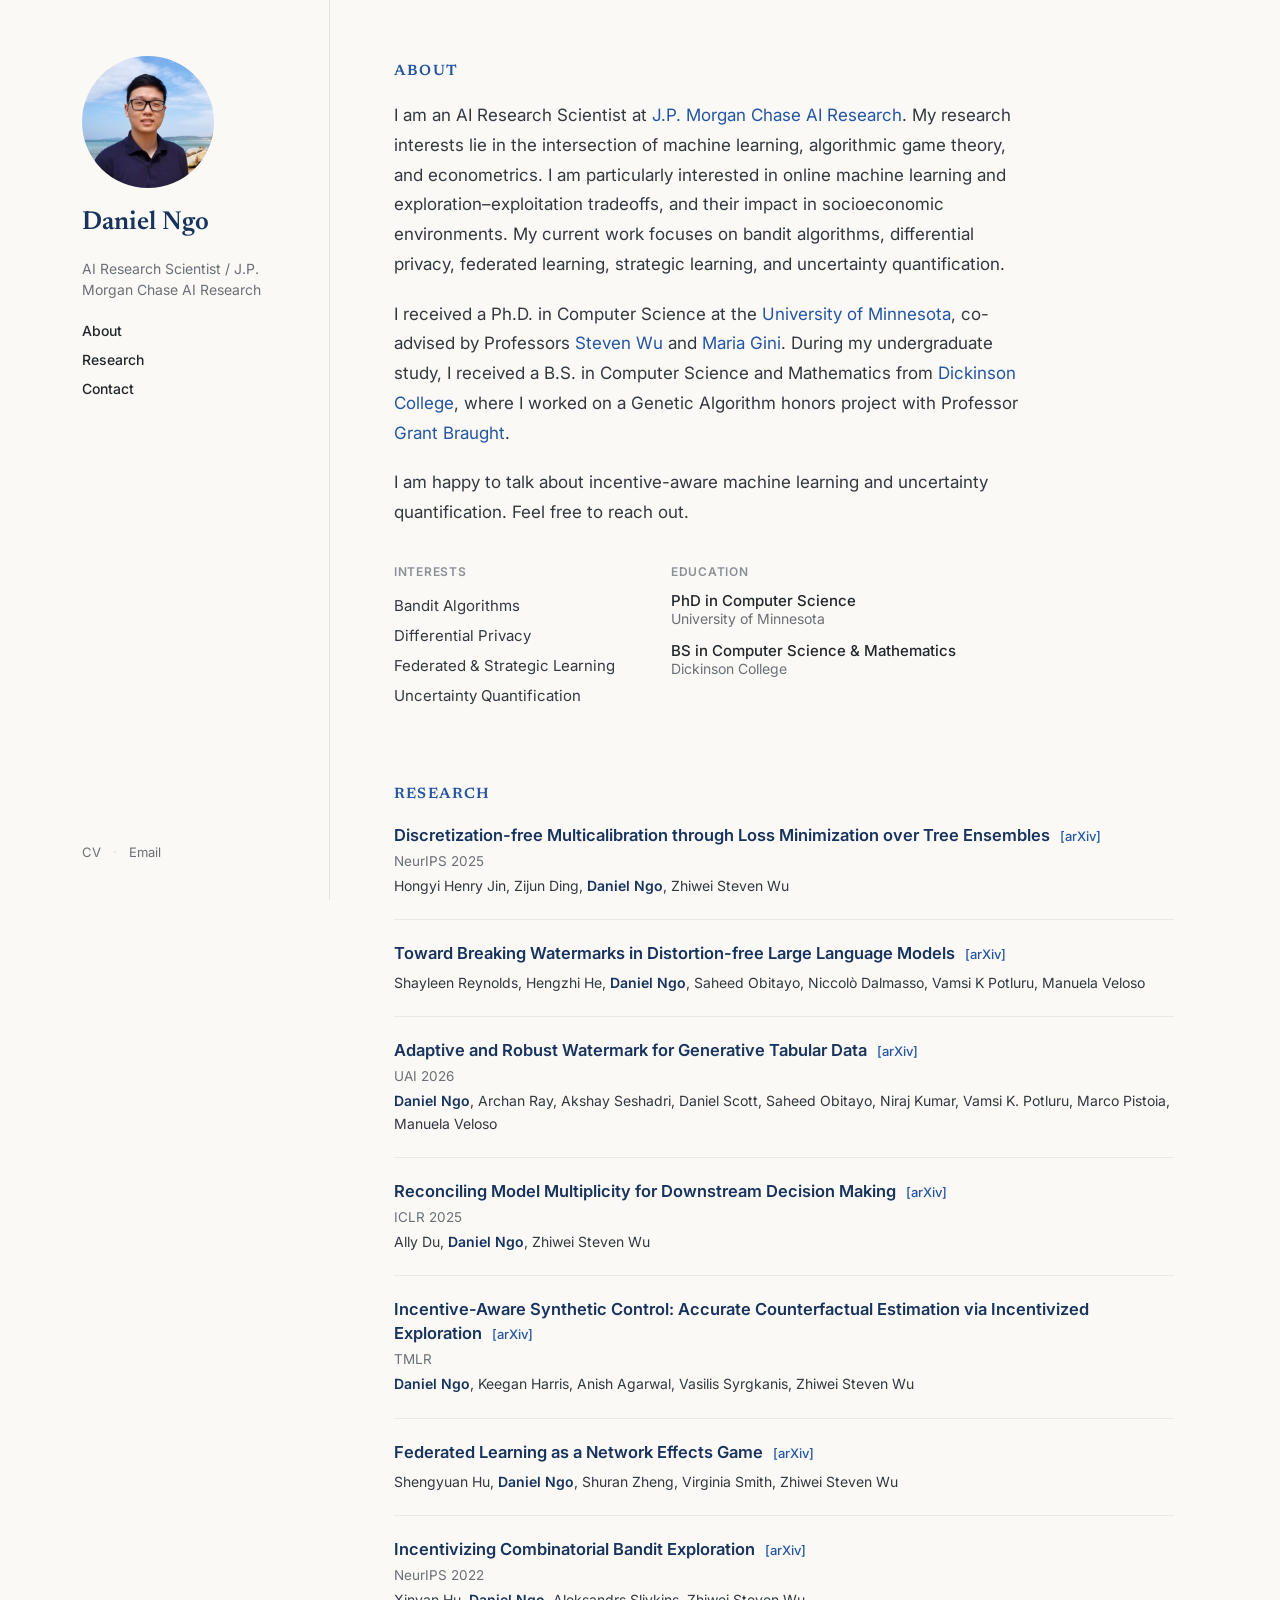
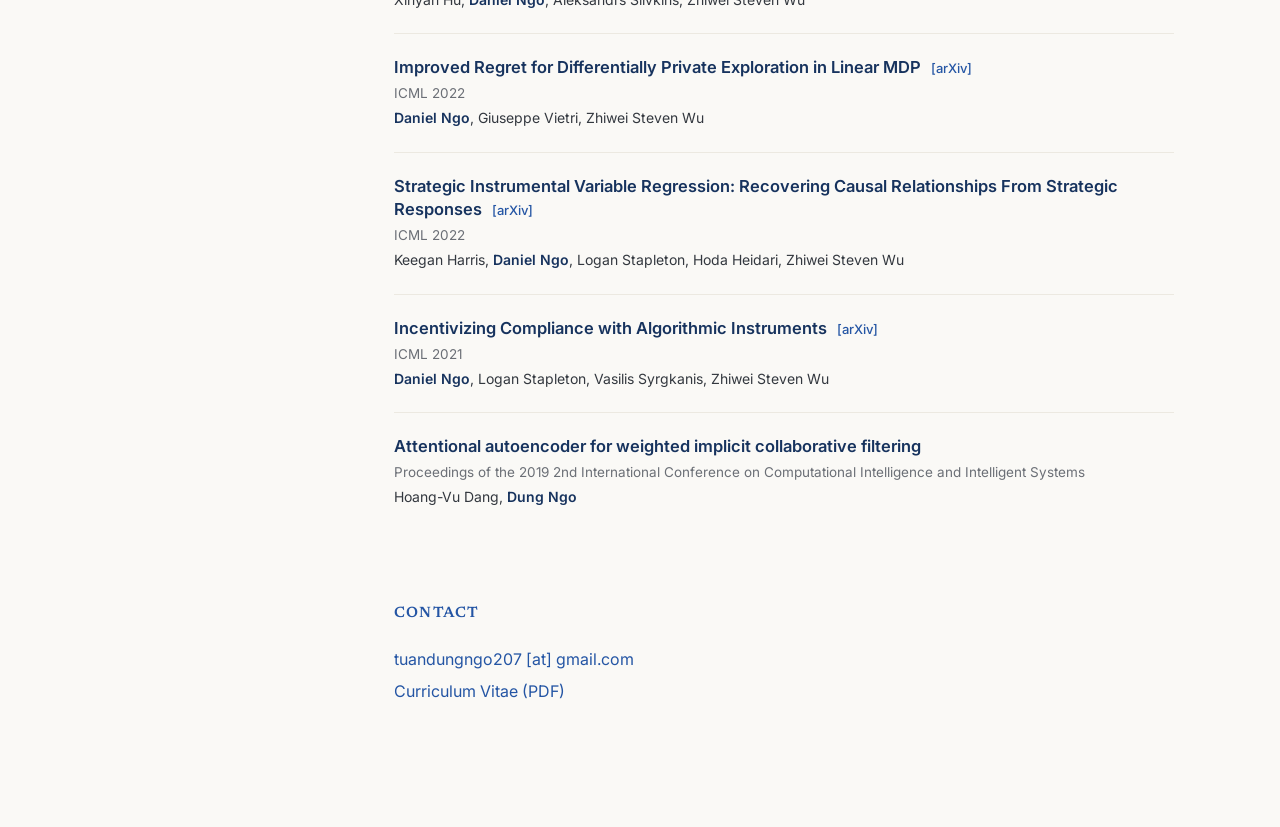
==== commit 9914c692: "Fix avatar image filename mismatch src referenced pfp_1.png but the actual file is pfp-1.png, so the" ====
--- a/index.html
+++ b/index.html
@@ -15,7 +15,7 @@
 <div class="page">
 
   <aside class="sidebar">
-    <img class="avatar" src="images/pfp.png" alt="Daniel Ngo" width="132" height="132">
+    <img class="avatar" src="pfp-1.png" alt="Daniel Ngo" width="132" height="132">
 
     <h1 class="name">Daniel Ngo</h1>
     <p class="title">AI Research Scientist / J.P. Morgan Chase AI Research</p>
